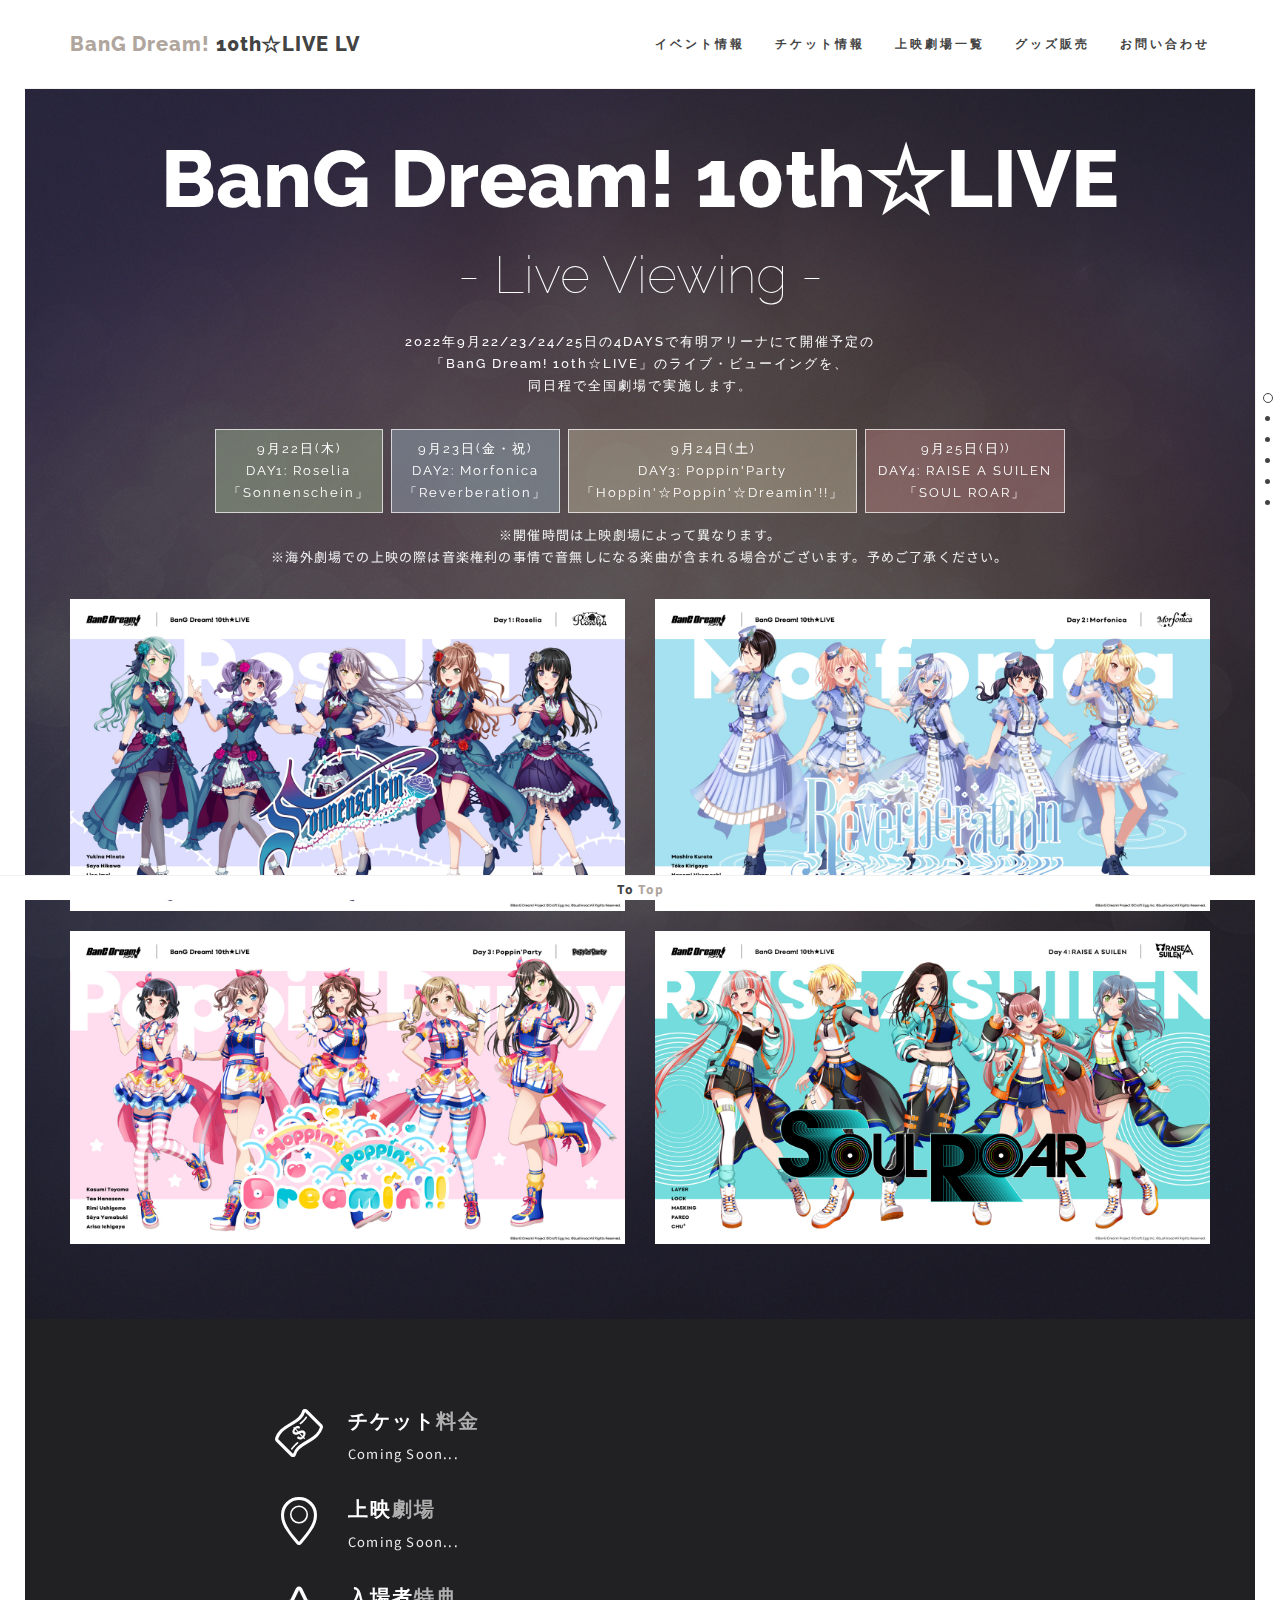
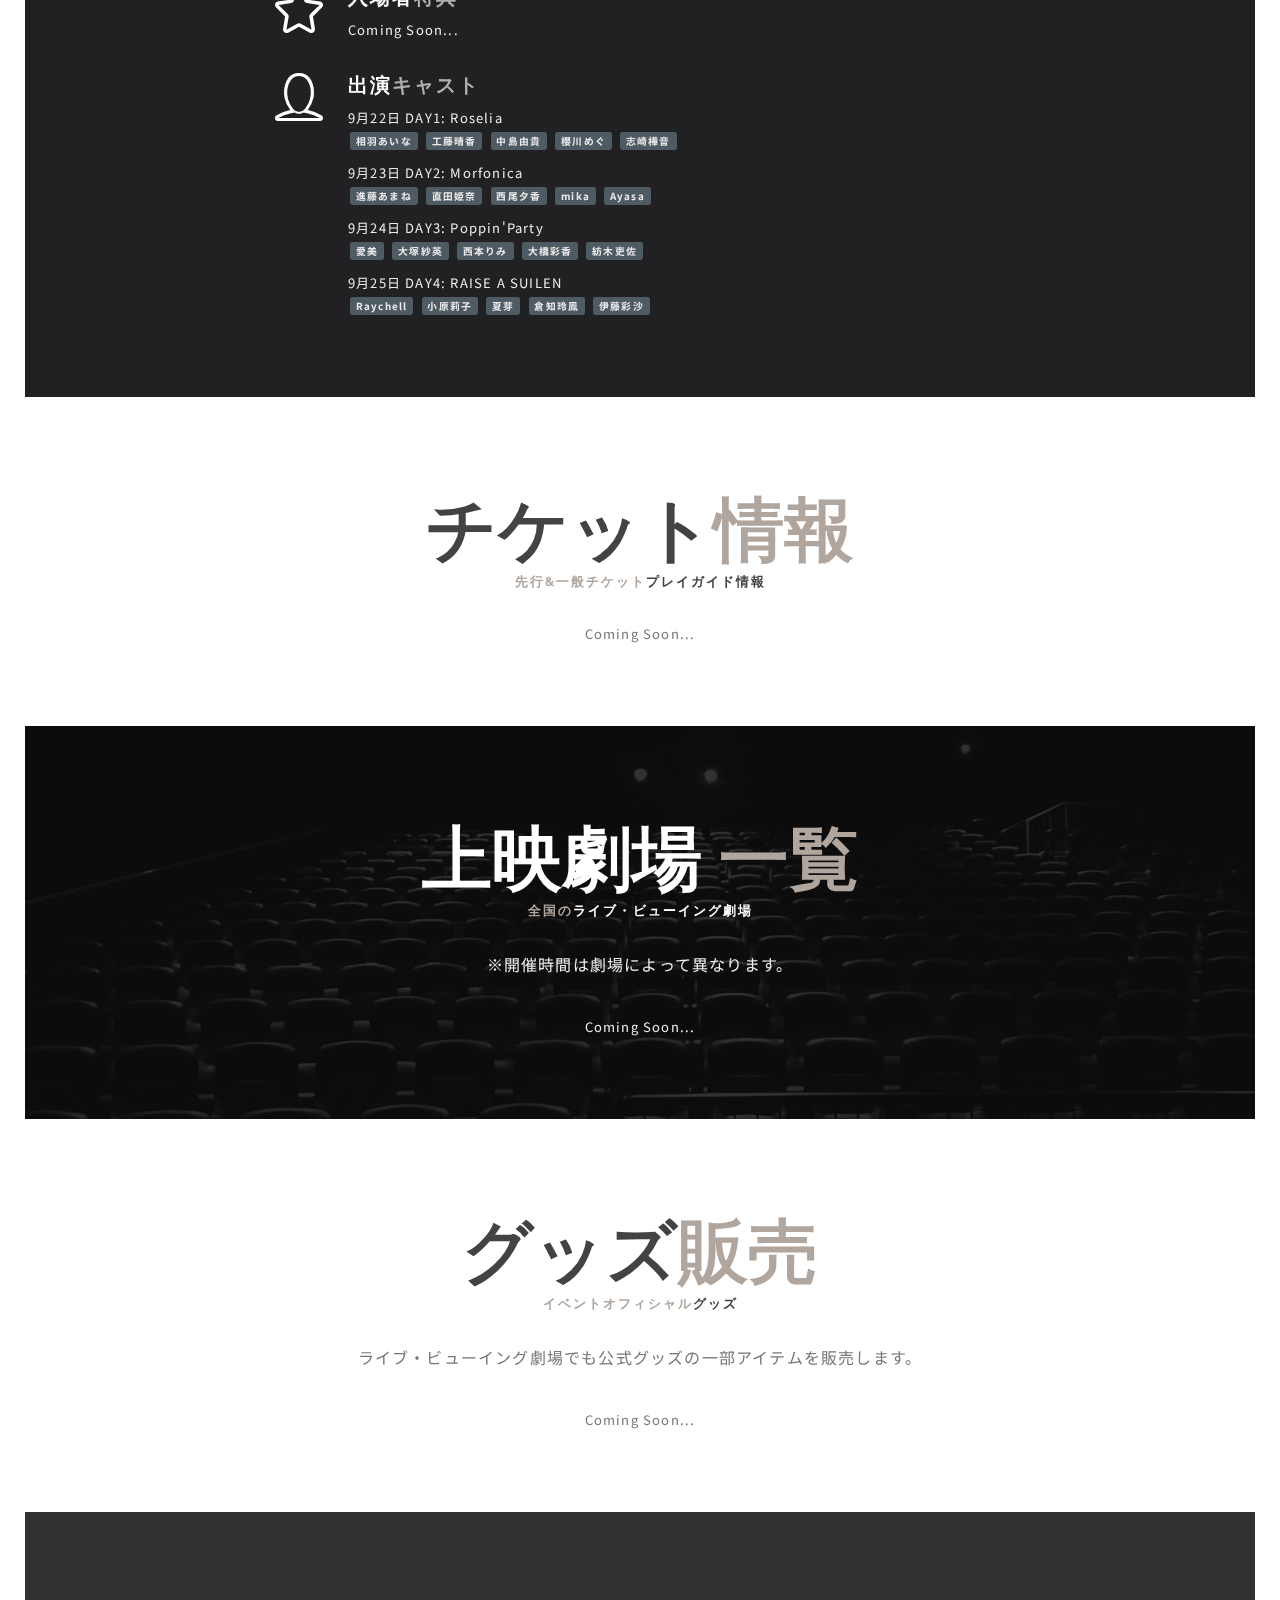
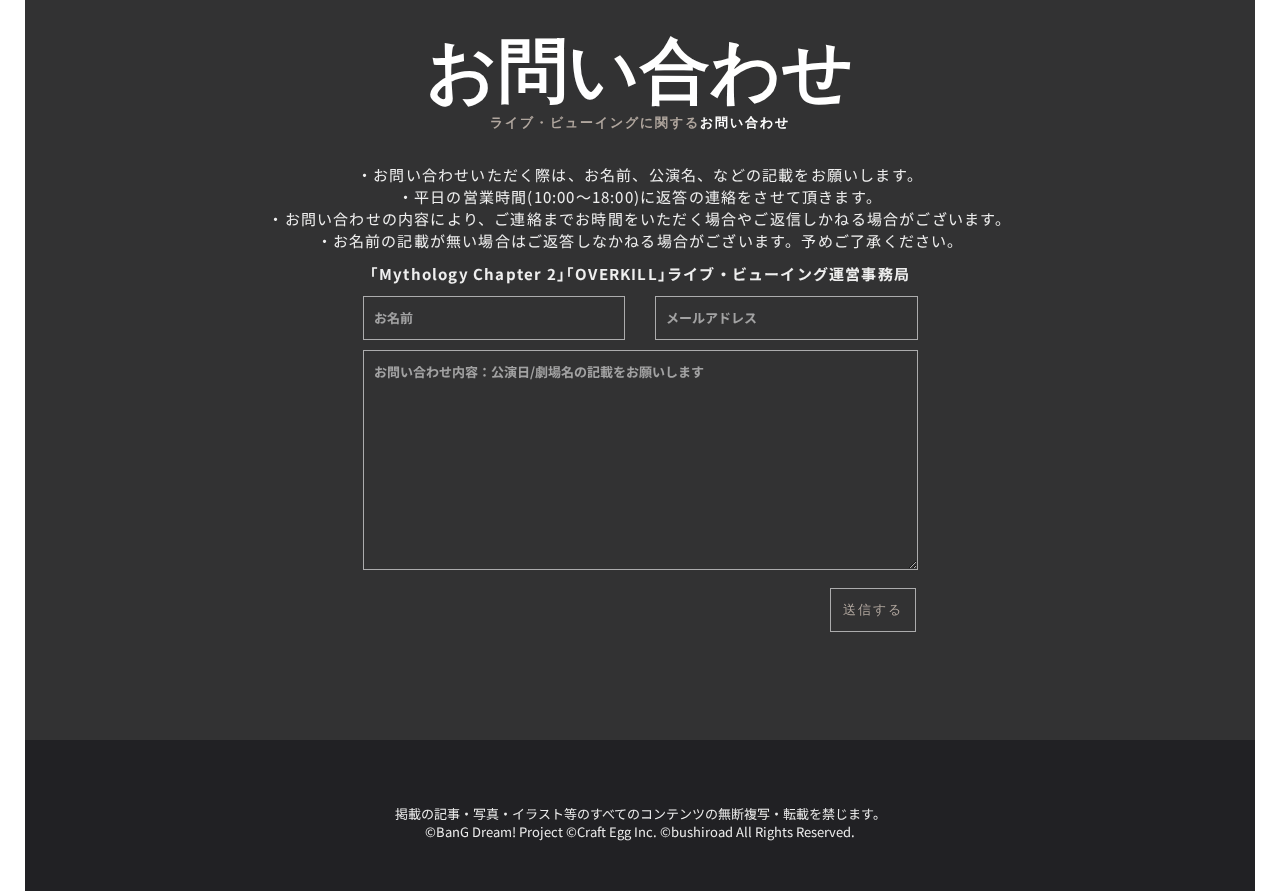
==== index.html @ cea5b0b4 "サイト初期アップ" ====
<!DOCTYPE html>
<html lang="ja" class="background-100-e">
	<head>
		<meta charset="utf-8" />
    <script type="text/javascript" charset="UTF-8"></script>
		<meta http-equiv="X-UA-Compatible" content="IE=edge">
		<title>BanG Dream! 10th☆LIVE ライブ・ビューイング公式サイト。</title>
		<meta name="description" content="BanG Dream! 10th☆LIVE ライブ・ビューイング公式サイトです。" />
		<meta name="keywords" content="BanG Dream!, バンドリ, Roselia, RAISE A SUILEN ,Morfonica, Poppin'Party, ライブ・ビューイング" />
		<meta name="viewport" content="width=device-width, initial-scale=1.0" />
		<link rel="stylesheet" href="bower_components/fontawesome/css/font-awesome.min.css" />
		<link rel="stylesheet" href="bower_components/animate.css/animate.min.css" />
		<link rel="stylesheet" href="bower_components/minicolors/jquery.minicolors.css" />
		<link rel="stylesheet" href="bower_components/slick.js/slick/slick.css" />
		<link rel="stylesheet" href="bower_components/slick.js/slick/slick-theme.css" />
		<link rel="stylesheet" href="bootstrap/dist/css/bootstrap-custom.min.css" />
		<link rel="stylesheet" href="lib/linecons/style.css" />
		<link rel="stylesheet" href="styles/style.min.css" />
		<link rel="stylesheet" href="theme-custom.css" />
		<link rel="shortcut icon" href="favicon.ico" type="image/x-icon" />
		<link rel="apple-touch-icon" href="apple-touch-icon.png" />
		<link rel="apple-touch-icon" sizes="57x57" href="apple-touch-icon-57x57.png" />
		<link rel="apple-touch-icon" sizes="72x72" href="apple-touch-icon-72x72.png" />
		<link rel="apple-touch-icon" sizes="76x76" href="apple-touch-icon-76x76.png" />
		<link rel="apple-touch-icon" sizes="114x114" href="apple-touch-icon-114x114.png" />
		<link rel="apple-touch-icon" sizes="120x120" href="apple-touch-icon-120x120.png" />
		<link rel="apple-touch-icon" sizes="144x144" href="apple-touch-icon-144x144.png" />
		<link rel="apple-touch-icon" sizes="152x152" href="apple-touch-icon-152x152.png" />
		<link href="https://fonts.googleapis.com/css2?family=Lato:wght@400;700&family=Noto+Sans+JP:wght@400;700&display=swap" rel="stylesheet">
	</head>
	<body class="state1 background-100-e">
		
		<div class="page-border bottom colors-e background-solid"><a href="#top" class="hover-effect">To <span class="highlight">Top</span></a></div>
		
		<!-- BEGIN: Top menu -->
		<div class="page-border right colors-e background-solid"></div>
		<nav class="navbar navbar-default navbar-fixed-top page-transition colors-e background-solid" role="navigation" id="top-nav">
			<div class="container">
				<div class="navbar-header">
					<a class="menu-toggle navbar-toggle" data-toggle="collapse" data-target=".navbar-collapse" href="#"><span></span></a>
					<a class="navbar-brand" href=""><span class="highlight">BanG Dream!</span> 10th☆LIVE LV</a>
				</div>
				<div class="collapse navbar-collapse">
					<ul class="nav navbar-nav navbar-right">
						<li><a href="#about" class="hover-effect">イベント情報</a></li>
						<li><a href="#playguide" class="hover-effect">チケット情報</a></li>
						<li><a href="#venue" class="hover-effect">上映劇場一覧</a></li>
						<li><a href="#goods" class="hover-effect">グッズ販売</a></li>
						<li><a href="#contact" class="hover-effect">お問い合わせ</a></li>
					</ul>
				</div>
			</div>
		</nav>
		<!-- END: Top menu -->
		<ul id="dot-scroll" class="colors-e background-solid"></ul>
		
		
		<!-- BEGIN: Page content -->
		<section id="home">
			<div class="view">
				<img alt class="bg" src="images/placeholders/img_day4.jpg" />
				<img alt class="bg" src="images/placeholders/img_day3.jpg" />
				<img alt class="bg" src="images/placeholders/img_day2.jpg" />
				<img alt class="bg" src="images/placeholders/img_day1.jpg" />
				<img alt class="bg" src="images/placeholders/img_10th4days.png" />
				<img alt class="bg" src="images/placeholders/img_1920x1200.jpg" />
				<div class="content home-suzi full-size colors-h background-70-g">
					<div class="container">
						<div class="row">
							<div class="col-md-8 col-md-offset-2">
							</div>
						</div>
						<h1 class="text-center">BanG Dream! 10th☆LIVE</h1>
						<h2><span class="thin-font-weight">- Live Viewing -</span></h2>
					  <div class="row mt-30">
							<div class="col-md-12">
								<p class="title text-center">
									2022年9月22/23/24/25日の4DAYSで有明アリーナにて開催予定の<br>
「BanG Dream! 10th☆LIVE」のライブ・ビューイングを、<br>
同日程で全国劇場で実施します。</p>
						<p class="text-center mt-30">
							<button type="button" class="btn btn-success heading border-heading">9月22日(木)<br>DAY1: Roselia<br>「Sonnenschein」</button> 
							<button type="button" class="btn btn-info heading border-heading">9月23日(金・祝)<br>DAY2: Morfonica<br>「Reverberation」</button> 
						    <button type="button" class="btn btn-warning heading border-heading">9月24日(土)<br>DAY3: Poppin'Party<br>「Hoppin'☆Poppin'☆Dreamin'!!」</button> 
						    <button type="button" class="btn btn-danger heading border-heading">9月25日(日))<br>DAY4: RAISE A SUILEN<br>「SOUL ROAR」</button>
						</p>
						<p class="text-center">※開催時間は上映劇場によって異なります。<br>
※海外劇場での上映の際は音楽権利の事情で音無しになる楽曲が含まれる場合がございます。予めご了承ください。</p>
						
					</div>
						  <div class="col-sm-12 col-md-6 mt-20">
									<img src="images/placeholders/img_day1.jpg" width="100%" alt="9月22日(木) DAY1: Roselia「Sonnenschein」"/>
							</div>
						  <div class="col-sm-12 col-md-6 mt-20">
									<img src="images/placeholders/img_day2.jpg" width="100%" alt="9月23日(金・祝) DAY2: Morfonica「Reverberation」"/>
							</div>
						  <div class="col-sm-12 col-md-6 mt-20">
									<img src="images/placeholders/img_day3.jpg" width="100%" alt="9月24日(土) DAY3: Poppin'Party「Hoppin'☆Poppin'☆Dreamin'!!」"/>
							</div>
						  <div class="col-sm-12 col-md-6 mt-20">
									<img src="images/placeholders/img_day4.jpg" width="100%" alt="9月25日(日)) DAY4: RAISE A SUILEN「SOUL ROAR」"/>
							</div>
				</div>
			</div>
		</section>
		<section id="about">
			
			<div class="view">
				<div class="content colors-g">
					<div class="container">						
						
						
						<div class="row">
							
							<div class="col-md-8 col-md-offset-2">
								<div class="col-icon">
									<i class="li_banknote"></i>
								</div>
								<div class="col-content">
									<h4>チケット<span class="highlight">料金</span></h4>
									<p>Coming Soon...</p>
									<!--<p>6月18日(土)：RAISE A SUILEN x Morfonica ｢Mythology Chapter 2｣ (ツーマンライブ)<br>
6月19日(日)：RAISE A SUILEN LIVE 2022 ｢OVERKILL｣ (単独ライブ)</p>
									<p>先行/一般/当日 4,300円 (税込/全席指定) ※劇場LV特典あり</p>
									<p><a href="#playguide">
									  <button type="button" class="btn btn-primary heading border-heading"><i class="li_paperplane"></i> チケット情報</button>
									</a></p> -->
								</div>
							</div>
							
							<div class="col-md-8 col-md-offset-2">
								<div class="col-icon">
									<i class="li_location"></i>
								</div>
								<div class="col-content">
									<h4>上映<span class="highlight">劇場</span></h4>
									<p>Coming Soon...</p>
									<!-- <p>全国各地の映画館、海外(韓国/台湾/香港)で上映！<br>
										※開催時間は上映劇場によって異なります。<br>
<span class="small">※大阪府では条例により16歳未満の方で保護者同伴でない場合、<br>
終演が19時を過ぎる上映回にはご入場頂けません。予めご了承ください。</span></p>
									<p><a href="#venue">
									  <button type="button" class="btn btn-primary heading border-heading"><i class="li_paperplane"></i> 上映劇場一覧</button>
									</a></p> -->
								</div>
							</div>
							
						</div>
						<div class="row">
							<div class="col-md-8 col-md-offset-2">
								<div class="col-icon">
									<i class="li_star"></i>
								</div>
								<div class="col-content">
									<h4>入場者<span class="highlight">特典</span></h4>
									<p>Coming Soon...</p>
															
									
								</div>
							</div>
							
							<div class="col-md-8 col-md-offset-2">
								<div class="col-icon">
									<i class="li_user"></i>
								</div>
								<div class="col-content">
									<h4>出演<span class="highlight">キャスト</span></h4>
									<p>9月22日 DAY1: Roselia<br>
<span class="label label-info">相羽あいな</span> <span class="label label-info">工藤晴香</span> <span class="label label-info">中島由貴</span> <span class="label label-info">櫻川めぐ</span> <span class="label label-info">志崎樺音</span></p>
									<p>9月23日 DAY2: Morfonica<br>
<span class="label label-info">進藤あまね</span> <span class="label label-info">直田姫奈</span> <span class="label label-info">西尾夕香</span> <span class="label label-info">mika</span> <span class="label label-info">Ayasa</span></p>
									<p>9月24日 DAY3: Poppin'Party<br>
<span class="label label-info">愛美</span> <span class="label label-info">大塚紗英</span> <span class="label label-info">西本りみ</span> <span class="label label-info">大橋彩香</span> <span class="label label-info">紡木吏佐</span></p>
									<p>9月25日 DAY4: RAISE A SUILEN<br>
<span class="label label-info">Raychell</span> <span class="label label-info">小原莉子</span> <span class="label label-info">夏芽</span> <span class="label label-info">倉知玲鳳</span> <span class="label label-info">伊藤彩沙</span></p>

									
								</div>
							</div>
							
							
							
							
							
							
						</div>
					</div>
				</div>
			</div>
			
		</section>
		
		<section id="playguide">
			<div class="view">
				<img alt class="bg" src="images/placeholders/img_10th4days.png" />
				<img alt class="bg" src="images/placeholders/img_10th4days.png" />
				<div class="content colors-e">
					<div class="container">
						<h2>チケット<span class="highlight">情報</span></h2>
						<p class="header-details"><span class="highlight">先行&amp;一般チケット</span>プレイガイド情報</p>
						<p class="text-center">Coming Soon...</p>
						<!--
						<div class="row">
							
							<div class="col-md-4 top-line">
								<h4><i class="fa fa-ticket "></i> 前売券 <span class="highlight">プレリザーブ<span class="small">(先行抽選)</span></span> </h4>
								<p class="highlight">先行抽選販売のお申し込みです。</p>
								<table class="table">
									<tbody>
		<tr class="active">
			<td><span class="label label-primary">価格</span></td>
			<td>4,300円 (税込/全席指定)</td>
		</tr>
										<tr>
											<td><span class="label label-primary">受付URL</span></td>
			<td><a href="https://t.pia.jp/pia/artist/artists.do?artistsCd=I8290005" target="_blank"><button type="button" class="btn btn-danger heading border-heading">発売中</button></a>
			   <button type="button" class="btn heading border-heading">終了</button>
		 			</td>
		</tr>
		<tr class="active">
			<td><span class="label label-primary">受付期間</span></td>
			<td>4月28日(木)10:00 ～ 5月8日(日)23:59</td>
		</tr>
		<tr>
			<td><span class="label label-primary">当選発表</span></td>
			<td>5月16日(月)18:00 予定</td>
		</tr>
	</tbody>
								</table>
							</div>
							<div class="col-md-4 top-line">
								<h4><i class="fa fa-ticket "></i> 前売券 <span class="highlight">一般発売<span class="small">(先着)</span></span></h4>
								<p class="highlight">一般チケット販売情報です。先着販売になります。</p>
								<table class="table">
									<tbody>
										<tr class="active">
											<td><span class="label label-primary">価格</span></td>
			<td>4,300円 (税込/全席指定)</td>
		</tr>
		<tr>
			<td><span class="label label-primary">購入URL</span></td>
			<td>
			  <button type="button" class="btn heading border-heading">Wait...</button>
		 			</td>
		</tr>
		<tr class="active">
			<td><span class="label label-primary">販売期間</span></td>
			<td>5月26日(木)10:00 ～ 6月14日(火)23:59</td>
		</tr>
	</tbody>
								</table>
							</div>
							<div class="col-md-4 top-line">
								<h4><i class="fa fa-ticket "></i> 当日券<span class="small">(先着)</span></h4>
								<p class="highlight">各劇場での当日券は先着販売になります。</p>
								<table class="table">
									<tbody>
										<tr class="active">
											<td><span class="label label-primary">価格</span></td>
			<td>4,300円 (税込/全席指定)</td>
		</tr>
		<tr>
			<td><span class="label label-primary">購入場所</span><br>
<span class="label label-primary">販売期間</span></td>
			<td>6月17日(金) ～ 各劇場で随時発売開始</td>
		</tr>
	</tbody>
								</table>
								
							</div>
							
						</div>
-->
						<!--
						<h4><i class="fa fa-bookmark "></i> チケットお申し込み時のご注意</h4>
						<ul class="simple">
						<li>一般発売につきましては、お1人様1回に2枚までお申し込みいただけます。</li>
						<li>2枚以上購入時、お客様同士の席が離れる場合がございます。お席の列が異なる、または大きく離れる可能性もございますので予めご了承下さい。</li>
						<li>チケット代金とは別に各種手数料がかかります。</li>
							<li>一般発売は先着順での受付となりますので、予定枚数に達し次第、受付終了となります。</li>
							<li>映画館により、座席間隔を空けてチケット販売を行う場合がございます。</li>
						</ul>
						<h4><i class="fa fa-bookmark "></i> チケット販売に関するお問い合わせ</h4>
						<ul class="simple">
						<li><a href="https://t.pia.jp/help/index.jsp" target="_blank">
						  <button type="button" class="btn btn-danger heading border-heading"><i class="li_paperplane"></i> チケットぴあ</button>
						</a></li>
						</ul>
						<h4><i class="fa fa-bookmark "></i> 映画館鑑賞マナーのお願い</h4>
						<ul class="simple">
						<li>※応援グッズ(サイリウム、タオル等)の持ち込みは問題ございませんが、立ち上がりや肩より上で振り回す行為は禁止となります。周りのお客様のご迷惑とならないよう、十分にご配慮をお願いいたします。
							※上映中の会話はご遠慮ください。</li>
							<li>※ご鑑賞時にはご飲食時の場合を除いてマスクを着用の上、咳エチケット等に充分ご配慮いただき周囲への感染防止にご協力をお願いいたします。</li>
<li>立ち上がってのご鑑賞、発声を伴う応援は禁止とさせていただきます。</li>
<li>購入された座席でのご鑑賞をお願いいたします。</li>
						</ul>
-->
					</div>
				</div>
			</div>
			
		</section>
		
		
		<section id="venue">
			<div class="view">
				<img alt class="bg" src="images/placeholders/img_1920x1200c.jpg" /><img alt class="bg" src="images/placeholders/img_1920x1200c.jpg" />
				<div class="content colors-h">
					<div class="container">
						<h2>上映劇場 <span class="highlight">一覧</span></h2>
						<p class="header-details"><span class="highlight">全国の</span>ライブ・ビューイング劇場</p>
						<p class="lead">※開催時間は劇場によって異なります。</p>
						<p class="text-center">Coming Soon...</p>
						<!--
						<div class="row">
    <div class="col-md-8 col-md-offset-2">
        <div class="panel-group">
<div class="panel panel-default">
<div class="panel-heading">
<h4 class="panel-title">
<a data-toggle="collapse" data-parent="#accordion" href="#collapseOne">
<i class="fa fa-arrow-circle-down"></i> 北海道・東北地方
</a>
</h4>
</div>
<div id="collapseOne" class="panel-collapse collapse">
<div class="panel-body">
<table class="table">
<thead>
<tr>
<th>都道府県名</th>
<th>劇場名</th>
<th>電話番号</th>
<th>上映日</th>
</tr>
</thead>
<tbody>
<tr class="active">
<td>北海道</td>
<td>イオンシネマ旭川駅前 <a href="https://www.aeoncinema.com/cinema/asahikawa/" target="_blank"><span class="label label-default">WEB</span></a></td>
<td><a target="_blank"  href="tel:0166-74-6411"><i class="fa fa-phone"></i> 0166-74-6411</a></td>
<td>
<div><span class="label label-info">6/18(土)</span>	<span class="label label-danger">6/19(日)</span></div>
</td>
</tr>
<tr>
<td>宮城県</td>
<td>イオンシネマ新利府 <a href="https://www.aeoncinema.com/cinema/rifu/" target="_blank"><span class="label label-default">WEB</span></a></td>
<td><a target="_blank"  href="tel:022-349-5990"><i class="fa fa-phone"></i> 022-349-5990</a></td>
<td>
<div><span class="label label-info">6/18(土)</span>	<span class="label label-danger">6/19(日)</span></div>
</td>
</tr>
<tr class="active">
<td>山形県</td>
<td>イオンシネマ天童 <a href="https://www.aeoncinema.com/cinema/tendo/" target="_blank"><span class="label label-default">WEB</span></a></td>
<td><a target="_blank"  href="tel:023-665-1166"><i class="fa fa-phone"></i> 023-665-1166</a></td>
<td>
<div><span class="label label-info">6/18(土)</span>	<span class="label label-danger">6/19(日)</span></div>
</td>
</tr>
<tr>
<td>福島県</td>
<td>イオンシネマ福島 <a href="https://www.aeoncinema.com/cinema/fukushima/" target="_blank"><span class="label label-default">WEB</span></a></td>
<td><a target="_blank"  href="tel:024-533-0740"><i class="fa fa-phone"></i> 024-533-0740</a></td>
<td>
<div><span class="label label-info">6/18(土)</span>	<span class="label label-danger">6/19(日)</span></div>
</td>
</tr>
</tbody>
</table>

</div>
</div>
</div>
<div class="panel panel-default">
<div class="panel-heading">
<h4 class="panel-title">
<a data-toggle="collapse" data-parent="#accordion" href="#collapseTwo">
<i class="fa fa-arrow-circle-down"></i> 関東地方
</a>
</h4>
</div>
<div id="collapseTwo" class="panel-collapse collapse">
<div class="panel-body">
<table class="table">
<thead>
<tr>
<th>都道府県名</th>
<th>劇場名</th>
<th>電話番号</th>
<th>上映日</th>
</tr>
</thead>
<tbody>
<tr class="active">
<td>茨城県</td>
<td>TOHOシネマズ　ひたちなか <a href="https://hlo.tohotheater.jp/net/schedule/024/TNPI2000J01.do" target="_blank"><span class="label label-default">WEB</span></a></td>
<td><a target="_blank"  href="tel:0570-783-018"><i class="fa fa-phone"></i> 0570-783-018</a></td>
<td>
<div><span class="label label-info">6/18(土)</span>	<span class="label label-danger">6/19(日)</span></div>
</td>
</tr>
<tr>
<td>茨城県</td>
<td>シネプレックスつくば <a href="https://www.unitedcinemas.jp/tsukuba/index.html" target="_blank"><span class="label label-default">WEB</span></a></td>
<td><a target="_blank"  href="tel:0570-783-122"><i class="fa fa-phone"></i> 0570-783-122</a></td>
<td>
<div><span class="label label-info">6/18(土)</span>	<span class="label label-danger">6/19(日)</span></div>
</td>
</tr>
<tr class="active">
<td>群馬県</td>
<td>イオンシネマ高崎 <a href="https://www.aeoncinema.com/cinema/takasaki/" target="_blank"><span class="label label-default">WEB</span></a></td>
<td><a target="_blank"  href="tel:027-310-9702"><i class="fa fa-phone"></i> 027-310-9702</a></td>
<td>
<div><span class="label label-info">6/18(土)</span>	<span class="label label-danger">6/19(日)</span></div>
</td>
</tr>
<tr>
    <td>群馬県</td>
    <td>MOVIX伊勢崎 <a href="https://www.smt-cinema.com/site/isesaki/index.html" target="_blank"><span class="label label-default">WEB</span></a></td>
    <td><a target="_blank"  href="tel:050-6865-3212"><i class="fa fa-phone"></i> 050-6865-3212</a></td>
    <td>
    <div><span class="label label-info">6/18(土)</span>	<span class="label label-danger">6/19(日)</span></div>
    </td>
    </tr>
<tr class="active">
<td>埼玉県</td>
<td>イオンシネマ熊谷 <a href="https://www.aeoncinema.com/cinema/kumagaya/" target="_blank"><span class="label label-default">WEB</span></a></td>
<td><a target="_blank"  href="tel:048-526-0707"><i class="fa fa-phone"></i> 048-526-0707</a></td>
<td>
    <div><span class="label label-info">6/18(土)</span>	<span class="label label-danger">6/19(日)</span></div>
</td>
</tr>
<tr>
<td>埼玉県</td>
<td>イオンシネマ大宮 <a href="https://cinema.aeoncinema.com/wm/ohmiya/" target="_blank"><span class="label label-default">WEB</span></a></td>
<td><a target="_blank"  href="tel:048-654-9494"><i class="fa fa-phone"></i> 048-654-9494</a></td>
<td>
<div><span class="label label-info">6/18(土)</span>	<span class="label label-danger">6/19(日)</span></div>
</td>
</tr>
<tr class="active">
<td>埼玉県</td>
<td>MOVIX三郷 <a href="https://www.smt-cinema.com/site/misato/" target="_blank"><span class="label label-default">WEB</span></a></td>
<td><a target="_blank"  href="tel:050-6861-4255"><i class="fa fa-phone"></i> 050-6861-4255</a></td>
<td>
<div><span class="label label-info">6/18(土)</span>	<span class="label label-default cancel">6/19(日)</span></div>
</td>
</tr>
<tr>
<td>埼玉県</td>
<td>シネプレックス幸手 <a href="https://www.unitedcinemas.jp/satte/about-theater.html" target="_blank"><span class="label label-default">WEB</span></a></td>
<td><a target="_blank"  href="tel:0570-783-733"><i class="fa fa-phone"></i> 0570-783-733</a></td>
<td>
<div><span class="label label-info">6/18(土)</span>	<span class="label label-danger">6/19(日)</span></div>
</td>
</tr>
<tr class="active">
<td>千葉県</td>
<td>TOHOシネマズ市原 <a href="https://hlo.tohotheater.jp/net/schedule/071/TNPI2000J01.do" target="_blank"><span class="label label-default">WEB</span></a></td>
<td><a target="_blank"  href="tel:050-6868-5058"><i class="fa fa-phone"></i> 050-6868-5058</a></td>
<td>
<div><span class="label label-info">6/18(土)</span>	<span class="label label-danger">6/19(日)</span></div>
</td>
</tr>
<tr>
<td>千葉県</td>
<td>TOHOシネマズ流山おおたかの森 <a href="https://hlo.tohotheater.jp/net/schedule/035/TNPI2000J01.do" target="_blank"><span class="label label-default">WEB</span></a></td>
<td><a target="_blank"  href="tel:0570-783-018"><i class="fa fa-phone"></i> 0570-783-018</a></td>
<td>
<div><span class="label label-info">6/18(土)</span>	<span class="label label-default cancel">6/19(日)</span></div>
</td>
</tr>
<tr class="active">
	<td>千葉県</td>
    <td>イオンシネマ幕張新都心 <a href="https://www.aeoncinema.com/cinema/makuhari/" target="_blank"><span class="label label-default">WEB</span></a></td>
    <td><a target="_blank"  href="tel:043-213-3500"><i class="fa fa-phone"></i> 043-213-3500</a></td>
    <td>
    <div><span class="label label-info">6/18(土)</span>	<span class="label label-danger">6/19(日)</span></div>
    </td>
    </tr>
<tr>
<td>千葉県</td>
<td>イオンシネマ千葉ニュータウン <a href="https://www.aeoncinema.com/cinema/chiba/" target="_blank"><span class="label label-default">WEB</span></a></td>
<td><a target="_blank"  href="tel:0476-40-7887"><i class="fa fa-phone"></i> 0476-40-7887</a></td>
<td>
<div><span class="label label-info">6/18(土)</span>	<span class="label label-danger">6/19(日)</span></div>
</td>
</tr>
<tr class="active">
<td>千葉県</td>
<td>MOVIX柏の葉 <a href="https://www.smt-cinema.com/site/kashiwanoha/" target="_blank"><span class="label label-default">WEB</span></a></td>
<td><a target="_blank"  href="tel:050-6865-3401"><i class="fa fa-phone"></i> 050-6865-3401</a></td>
<td>
<div><span class="label label-info">6/18(土)</span>	<span class="label label-danger">6/19(日)</span></div>
</td>
</tr>
<tr>
<td>東京都</td>
<td>TOHOシネマズ錦糸町 <a href="https://hlo.tohotheater.jp/net/schedule/029/TNPI2000J01.do" target="_blank"><span class="label label-default">WEB</span></a></td>
<td><a target="_blank"  href="tel:03-5637-1040"><i class="fa fa-phone"></i> 03-5637-1040</a></td>
<td>
<div><span class="label label-info">6/18(土)</span>	<span class="label label-danger">6/19(日)</span></div>
</td>
</tr>
<tr class="active">
<td>東京都</td>
<td>イオンシネマ板橋 <a href="https://www.aeoncinema.com/cinema/itabashi/" target="_blank"><span class="label label-default">WEB</span></a></td>
<td><a target="_blank"  href="tel:03-3937-1551"><i class="fa fa-phone"></i> 03-3937-1551</a></td>
<td>
<div><span class="label label-info">6/18(土)</span>	<span class="label label-danger">6/19(日)</span></div>
</td>
</tr>
<tr>
<td>東京都</td>
<td>新宿ピカデリー <a href="http://www.smt-cinema.com/site/shinjuku/" target="_blank"><span class="label label-default">WEB</span></a></td>
<td><a target="_blank"  href="tel:050-6861-3011"><i class="fa fa-phone"></i> 050-6861-3011</a></td>
<td>
<div><span class="label label-info">6/18(土)</span>	<span class="label label-danger">6/19(日)</span></div>
</td>
</tr>
<tr class="active">
<td>東京都</td>
<td>MOVIX昭島 <a href="https://www.smt-cinema.com/site/akishima/" target="_blank"><span class="label label-default">WEB</span></a></td>
<td><a target="_blank"  href="tel:050-6861-0325"><i class="fa fa-phone"></i> 050-6861-0325</a></td>
<td>
<div><span class="label label-info">6/18(土)</span>	<span class="label label-danger">6/19(日)</span></div>
</td>
</tr>
<tr>
<td>東京都</td>
<td>ユナイテッド・シネマ アクアシティお台場 <a href="https://www.unitedcinemas.jp/odaiba/index.html" target="_blank"><span class="label label-default">WEB</span></a></td>
<td><a target="_blank"  href="tel:0570-783-804"><i class="fa fa-phone"></i> 0570-783-804</a></td>
<td>
<div><span class="label label-info">6/18(土)</span>	<span class="label label-danger">6/19(日)</span></div>
</td>
</tr>	
<tr class="active">
    <td>東京都</td>
    <td>TOHOシネマズ南大沢 <a href="https://hlo.tohotheater.jp/net/schedule/006/TNPI2000J01.do" target="_blank"><span class="label label-default">WEB</span></a></td>
    <td><a target="_blank"  href="tel:050-6868-5016"><i class="fa fa-phone"></i> 050-6868-5016</a></td>
    <td>
    <div><span class="label label-info">6/18(土)</span>	<span class="label label-danger">6/19(日)</span></div>
    </td>
    </tr> 	
<tr>
<td>神奈川県</td>
<td>TOHOシネマズららぽーと横浜 <a href="https://hlo.tohotheater.jp/net/schedule/036/TNPI2000J01.do" target="_blank"><span class="label label-default">WEB</span></a></td>
<td><a target="_blank"  href="tel:050-6868-5046"><i class="fa fa-phone"></i> 050-6868-5046</a></td>
<td>
<div><span class="label label-info">6/18(土)</span>	<span class="label label-danger">6/19(日)</span></div>
</td>
</tr>
<tr class="active">
<td>神奈川県</td>
<td>イオンシネマ海老名 <a href="https://www.aeoncinema.com/cinema/ebina/" target="_blank"><span class="label label-default">WEB</span></a></td>
<td><a target="_blank"  href="tel:046-233-4444"><i class="fa fa-phone"></i> 046-233-4444</a></td>
<td>
<div><span class="label label-info">6/18(土)</span>	<span class="label label-danger">6/19(日)</span></div>
</td>
</tr>
<tr>
<td>神奈川県</td>
<td>イオンシネマ茅ヶ崎 <a href="https://www.aeoncinema.com/cinema/chigasaki/" target="_blank"><span class="label label-default">WEB</span></a></td>
<td><a target="_blank"  href="tel:0467-57-1000"><i class="fa fa-phone"></i> 0467-57-1000</a></td>
<td>
<div><span class="label label-info">6/18(土)</span>	<span class="label label-danger">6/19(日)</span></div>
</td>
</tr>
<tr class="active">
<td>神奈川県</td>
<td>MOVIX橋本 <a href="https://www.smt-cinema.com/site/hashimoto/" target="_blank"><span class="label label-default">WEB</span></a></td>
<td><a target="_blank"  href="tel:050-6865-6065"><i class="fa fa-phone"></i> 050-6865-6065</a></td>
<td>
<div><span class="label label-info">6/18(土)</span>	<span class="label label-default cancel">6/19(日)</span></div>
</td>
</tr>


</tbody>
</table>

</div>
</div>
</div>
<div class="panel panel-default">
<div class="panel-heading">
<h4 class="panel-title">
<a data-toggle="collapse" data-parent="#accordion" href="#collapseThree">
<i class="fa fa-arrow-circle-down"></i> 東海・甲信越地方
</a>
</h4>
</div>
<div id="collapseThree" class="panel-collapse collapse">
<div class="panel-body">
<table class="table">
<thead>
<tr>
<th>都道府県名</th>
<th>劇場名</th>
<th>電話番号</th>
<th>上映日</th>
</tr>
</thead>
<tbody>
<tr class="active">
<td>新潟県</td>
<td>ユナイテッド・シネマ新潟 <a href="https://www.unitedcinemas.jp/niigata/index.html" target="_blank"><span class="label label-default">WEB</span></a></td>
<td><a target="_blank"  href="tel:0570-783-401"><i class="fa fa-phone"></i> 0570-783-401</a></td>
<td>
<div><span class="label label-info">6/18(土)</span>	<span class="label label-danger">6/19(日)</span></div>
</td>
</tr>
<tr>
<td>石川県</td>
<td>ユナイテッド・シネマ金沢 <a href="https://www.unitedcinemas.jp/kanazawa/index.html" target="_blank"><span class="label label-default">WEB</span></a></td>
<td><a target="_blank"  href="tel:0570-783-071"><i class="fa fa-phone"></i> 0570-783-071</a></td>
<td>
<div><span class="label label-info">6/18(土)</span>	<span class="label label-danger">6/19(日)</span></div>
</td>
</tr>
<tr class="active">
<td>福井県</td>
<td>福井コロナシネマワールド <a href="http://www.korona.co.jp/cinema/fuk/top.asp" target="_blank"><span class="label label-default">WEB</span></a></td>
<td><a target="_blank"  href="tel:0776-52-8822"><i class="fa fa-phone"></i> 0776-52-8822</a></td>
<td>
<div><span class="label label-info">6/18(土)</span>	<span class="label label-danger">6/19(日)</span></div>
</td>
</tr>
<tr>
<td>長野県</td>
<td>イオンシネマ松本 <a href="https://www.aeoncinema.com/cinema/matsumoto/" target="_blank"><span class="label label-default">WEB</span></a></td>
<td><a target="_blank"  href="tel:0263-37-5041"><i class="fa fa-phone"></i> 0263-37-5041</a></td>
<td>
<div><span class="label label-info">6/18(土)</span>	<span class="label label-danger">6/19(日)</span></div>
</td>
</tr>
<tr class="active">
<td>岐阜県</td>
<td>TOHOシネマズ モレラ岐阜 <a href="https://hlo.tohotheater.jp/net/schedule/030/TNPI2000J01.do" target="_blank"><span class="label label-default">WEB</span></a></td>
<td><a target="_blank"  href="tel:050-6868-5041"><i class="fa fa-phone"></i> 050-6868-5041</a></td>
<td>
<div><span class="label label-info">6/18(土)</span>	<span class="label label-danger">6/19(日)</span></div>
</td>
</tr>
<tr>
<td>岐阜県</td>
<td>イオンシネマ各務原 <a href="https://www.aeoncinema.com/cinema/kakamigahara/" target="_blank"><span class="label label-default">WEB</span></a></td>
<td><a target="_blank"  href="tel:058-380-7077"><i class="fa fa-phone"></i> 058-380-7077</a></td>
<td>
<div><span class="label label-info">6/18(土)</span>	<span class="label label-danger">6/19(日)</span></div>
</td>
</tr>
<tr class="active">
<td>静岡県</td>
<td>TOHOシネマズ浜松 <a href="https://hlo.tohotheater.jp/net/schedule/004/TNPI2000J01.do" target="_blank"><span class="label label-default">WEB</span></a></td>
<td><a target="_blank"  href="tel:050-6868-5011"><i class="fa fa-phone"></i> 050-6868-5011</a></td>
<td>
<div><span class="label label-info">6/18(土)</span>	<span class="label label-danger">6/19(日)</span></div>
</td>
</tr>
<tr>
<td>静岡県</td>
<td>MOVIX清水 <a href="https://www.smt-cinema.com/site/shimizu/" target="_blank"><span class="label label-default">WEB</span></a></td>
<td><a target="_blank"  href="tel:050-6861-0045"><i class="fa fa-phone"></i> 050-6861-0045</a></td>
<td>
<div><span class="label label-info">6/18(土)</span>	<span class="label label-danger">6/19(日)</span></div>
</td>
</tr>
<tr class="active">
<td>愛知県</td>
<td>イオンシネマ名古屋茶屋 <a href="https://hlo.tohotheater.jp/net/schedule/021/TNPI2000J01.do" target="_blank"><span class="label label-default">WEB</span></a></td>
<td><a target="_blank"  href="tel:052-309-4610"><i class="fa fa-phone"></i> 052-309-4610</a></td>
<td>
<div><span class="label label-info">6/18(土)</span>	<span class="label label-danger">6/19(日)</span></div>
</td>
</tr>
<tr>
<td>愛知県</td>
<td>ミッドランドスクエアシネマ <a href="http://www.midland-sq-cinema.jp/" target="_blank"><span class="label label-default">WEB</span></a></td>
<td><a target="_blank"  href="tel:052-527-8808"><i class="fa fa-phone"></i> 052-527-8808</a></td>
<td>
<div><span class="label label-info">6/18(土)</span>	<span class="label label-danger">6/19(日)</span></div>
</td>
</tr>
<tr class="active">
<td>愛知県</td>
<td>ユナイテッド・シネマ豊橋18 <a href="https://www.unitedcinemas.jp/toyohashi/index.html" target="_blank"><span class="label label-default">WEB</span></a></td>
<td><a target="_blank"  href="tel:0570-783-668"><i class="fa fa-phone"></i> 0570-783-668</a></td>
<td>
<div><span class="label label-info">6/18(土)</span>	<span class="label label-danger">6/19(日)</span></div>
</td>
</tr>
<tr>
<td>愛知県</td>
<td>ユナイテッド・シネマ岡崎 <a href="http://www.unitedcinemas.jp/okazaki/index.html" target="_blank"><span class="label label-default">WEB</span></a></td>
<td><a target="_blank"  href="tel:0570-783-669"><i class="fa fa-phone"></i> 0570-783-669</a></td>
<td>
<div><span class="label label-info">6/18(土)</span>	<span class="label label-danger">6/19(日)</span></div>
</td>
</tr>
<tr class="active">
<td>愛知県</td>
<td>ユナイテッド・シネマ阿久比 <a href="https://www.unitedcinemas.jp/agui/index.html" target="_blank"><span class="label label-default">WEB</span></a></td>
<td><a target="_blank"  href="tel:0570-783-135"><i class="fa fa-phone"></i> 0570-783-135</a></td>
<td>
<div><span class="label label-info">6/18(土)</span>	<span class="label label-danger">6/19(日)</span></div>
</td>
</tr>
<tr>
<td>愛知県</td>
<td>小牧コロナシネマワールド <a href="http://www.korona.co.jp/Cinema/kom/top.asp" target="_blank"><span class="label label-default">WEB</span></a></td>
<td><a target="_blank"  href="tel:0568-75-7404"><i class="fa fa-phone"></i> 0568-75-7404</a></td>
<td>
<div><span class="label label-info">6/18(土)</span>	<span class="label label-danger">6/19(日)</span></div>
</td>
</tr>   
</tbody>
</table>

</div>
</div>
</div>
<div class="panel panel-default">
<div class="panel-heading">
<h4 class="panel-title">
<a data-toggle="collapse" data-parent="#accordion" href="#collapseFour">
<i class="fa fa-arrow-circle-down"></i> 関西地方
</a>
</h4>
</div>
<div id="collapseFour" class="panel-collapse collapse">
<div class="panel-body">
<table class="table">
<thead>
<tr>
<th>都道府県名</th>
<th>劇場名</th>
<th>電話番号</th>
<th>上映日</th>
</tr>
</thead>
<tbody>
<tr class="active">
<td>三重県</td>
<td>イオンシネマ津南 <a href="https://www.aeoncinema.com/cinema/tsuminami/" target="_blank"><span class="label label-default">WEB</span></a></td>
<td><a target="_blank"  href="tel:059-238-5500"><i class="fa fa-phone"></i> 059-238-5500</a></td>
<td>
<div><span class="label label-info">6/18(土)</span>	<span class="label label-danger">6/19(日)</span></div>
</td>
</tr>
<tr>
<td>三重県</td>
<td>イオンシネマ桑名 <a href="https://www.aeoncinema.com/cinema/kuwana/" target="_blank"><span class="label label-default">WEB</span></a></td>
<td><a target="_blank"  href="tel:0594-24-4845"><i class="fa fa-phone"></i> 0594-24-4845</a></td>
<td>
<div><span class="label label-info">6/18(土)</span>	<span class="label label-danger">6/19(日)</span></div>
</td>
</tr>
<tr class="active">
<td>滋賀県</td>
<td>イオンシネマ草津 <a href="https://www.aeoncinema.com/cinema/kusatsu/" target="_blank"><span class="label label-default">WEB</span></a></td>
<td><a target="_blank"  href="tel:077-561-4545"><i class="fa fa-phone"></i> 077-561-4545</a></td>
<td>
<div><span class="label label-info">6/18(土)</span>	<span class="label label-danger">6/19(日)</span></div>
</td>
</tr>
<tr>
<td>滋賀県</td>
<td>イオンシネマ近江八幡 <a href="https://www.aeoncinema.com/cinema/oumihachiman/" target="_blank"><span class="label label-default">WEB</span></a></td>
<td><a target="_blank"  href="tel:0748-37-3433"><i class="fa fa-phone"></i> 0748-37-3433</a></td>
<td>
<div><span class="label label-info">6/18(土)</span>	<span class="label label-danger">6/19(日)</span></div>
</td>
</tr>
<tr class="active">
<td>京都府</td>
<td>MOVIX京都 <a href="https://www.smt-cinema.com/site/kyoto/" target="_blank"><span class="label label-default">WEB</span></a></td>
<td><a target="_blank"  href="tel:050-6865-3125"><i class="fa fa-phone"></i> 050-6865-3125</a></td>
<td>
<div><span class="label label-info">6/18(土)</span>	<span class="label label-danger">6/19(日)</span></div>
</td>
</tr>
<tr>
<td>京都府</td>
<td>T・ジョイ京都 <a href="https://tjoy.jp/t-joy_kyoto" target="_blank"><span class="label label-default">WEB</span></a></td>
<td><a target="_blank"  href="tel:075-692-2260"><i class="fa fa-phone"></i> 075-692-2260</a></td>
<td>
<div><span class="label label-info">6/18(土)</span>	<span class="label label-danger">6/19(日)</span></div>
</td>
</tr>        
<tr class="active">
<td>大阪府</td>
<td>TOHOシネマズ梅田 <a href="https://hlo.tohotheater.jp/net/schedule/037/TNPI2000J01.do" target="_blank"><span class="label label-default">WEB</span></a></td>
<td><a target="_blank"  href="tel:050-6868-5022"><i class="fa fa-phone"></i> 050-6868-5022</a></td>
<td>
<div><span class="label label-info">6/18(土)</span>	<span class="label label-danger">6/19(日)</span></div>
</td>
</tr>
<tr>
<td>大阪府</td>
<td>TOHOシネマズくずはモール <a href="https://hlo.tohotheater.jp/net/schedule/072/TNPI2000J01.do" target="_blank"><span class="label label-default">WEB</span></a></td>
<td><a target="_blank"  href="tel:050-6868-5059"><i class="fa fa-phone"></i> 050-6868-5059</a></td>
<td>
<div><span class="label label-info">6/18(土)</span>	<span class="label label-danger">6/19(日)</span></div>
</td>
</tr>
<tr class="active">
<td>大阪府</td>
<td>イオンシネマ茨木 <a href="https://www.aeoncinema.com/cinema/ibaraki/" target="_blank"><span class="label label-default">WEB</span></a></td>
<td><a target="_blank"  href="tel:072-621-0807"><i class="fa fa-phone"></i> 072-621-0807</a></td>
<td>
<div><span class="label label-info">6/18(土)</span>	<span class="label label-danger">6/19(日)</span></div>
</td>
</tr>
<tr>
<td>大阪府</td>
<td>イオンシネマ四條畷 <a href="https://www.aeoncinema.com/cinema/shijonawate/" target="_blank"><span class="label label-default">WEB</span></a></td>
<td><a target="_blank"  href="tel:072-863-1166"><i class="fa fa-phone"></i> 072-863-1166</a></td>
<td>
<div><span class="label label-info">6/18(土)</span>	<span class="label label-danger">6/19(日)</span></div>
</td>
</tr>
<tr class="active">
<td>大阪府</td>
<td>MOVIX堺 <a href="http://www.smt-cinema.com/site/sakai/" target="_blank"><span class="label label-default">WEB</span></a></td>
<td><a target="_blank"  href="tel:050-6864-7093"><i class="fa fa-phone"></i> 050-6864-7093</a></td>
<td>
<div><span class="label label-info">6/18(土)</span>	<span class="label label-default cancel">6/19(日)</span></div>
</td>
</tr>
<tr>
<td>大阪府</td>
<td>なんばパークスシネマ <a href="http://www.parkscinema.com/" target="_blank"><span class="label label-default">WEB</span></a></td>
<td><a target="_blank"  href="tel:050-6864-7125"><i class="fa fa-phone"></i> 050-6864-7125</a></td>
<td>
<div><span class="label label-info">6/18(土)</span>	<span class="label label-danger">6/19(日)</span></div>
</td>
</tr>
<tr class="active">
<td class="cancel">大阪府</td>
<td class="cancel">MOVIX八尾 <a href="https://www.smt-cinema.com/site/yao/" target="_blank"><span class="label label-default">WEB</span></a></td>
<td class="cancel"><a target="_blank"  href="tel:050-6865-3405"><i class="fa fa-phone"></i> 050-6865-3405</a></td>
<td>
<div><span class="label label-default cancel">6/18(土)</span>	<span class="label label-default cancel">6/19(日)</span></div>
</td>
</tr>
<tr>
<td>大阪府</td>
<td>ユナイテッド・シネマ岸和田 <a href="https://www.unitedcinemas.jp/kishiwada/index.html" target="_blank"><span class="label label-default">WEB</span></a></td>
<td><a target="_blank"  href="tel:0570-783-923"><i class="fa fa-phone"></i> 0570-783-923</a></td>
<td>
<div><span class="label label-info">6/18(土)</span>	<span class="label label-danger">6/19(日)</span></div>
</td>
</tr>
<tr class="active">
<td>兵庫県</td>
<td>イオンシネマ明石 <a href="https://www.aeoncinema.com/cinema/akashi/" target="_blank"><span class="label label-default">WEB</span></a></td>
<td><a target="_blank"  href="tel:078-934-4944"><i class="fa fa-phone"></i> 078-934-4944</a></td>
<td>
<div><span class="label label-info">6/18(土)</span>	<span class="label label-danger">6/19(日)</span></div>
</td>
</tr>
<tr>
<td>兵庫県</td>
<td>kino cinema神戸国際 <a href="https://kinocinema.jp/kobekokusai/" target="_blank"><span class="label label-default">WEB</span></a></td>
<td><a target="_blank"  href="tel:078-230-3580"><i class="fa fa-phone"></i> 078-230-3580</a></td>
<td>
<div><span class="label label-info">6/18(土)</span>	<span class="label label-danger">6/19(日)</span></div>
</td>
</tr>
<tr class="active">
<td>兵庫県</td>
<td>MOVIXあまがさき <a href="https://www.smt-cinema.com/site/amagasaki/" target="_blank"><span class="label label-default">WEB</span></a></td>
<td><a target="_blank"  href="tel:050-6865-3717"><i class="fa fa-phone"></i> 050-6865-3717</a></td>
<td>
<div><span class="label label-info">6/18(土)</span>	<span class="label label-default cancel">6/19(日)</span></div>
</td>
</tr>

<tr>
<td>奈良県</td>
<td>ユナイテッド・シネマ橿原 <a href="https://www.unitedcinemas.jp/kashihara/index.html" target="_blank"><span class="label label-default">WEB</span></a></td>
<td><a target="_blank"  href="tel:0570-000-206"><i class="fa fa-phone"></i> 0570-000-206</a></td>
<td>
<div><span class="label label-info">6/18(土)</span>	<span class="label label-danger">6/19(日)</span></div>
</td>
</tr>	
</tbody>
</table>

</div>
</div>
</div>
<div class="panel panel-default">
<div class="panel-heading">
<h4 class="panel-title">
<a data-toggle="collapse" data-parent="#accordion" href="#collapseFive">
<i class="fa fa-arrow-circle-down"></i> 中国地方
</a>
</h4>
</div>
<div id="collapseFive" class="panel-collapse collapse">
<div class="panel-body">
<table class="table">
<thead>
<tr>
<th>都道府県名</th>
<th>劇場名</th>
<th>電話番号</th>
<th>上映日</th>
</tr>
</thead>
<tbody>
<tr class="active">
<td>岡山県</td>
<td>MOVIX倉敷 <a href="https://www.smt-cinema.com/site/kurashiki/" target="_blank"><span class="label label-default">WEB</span></a></td>
<td><a target="_blank"  href="tel:050-6864-7076"><i class="fa fa-phone"></i> 050-6864-7076</a></td>
<td>
<div><span class="label label-default cancel">6/18(土)</span>	<span class="label label-danger">6/19(日)</span></div>
</td>
</tr>
<tr>
<td>岡山県</td>
<td>イオンシネマ岡山 <a href="https://www.aeoncinema.com/cinema/okayama/" target="_blank"><span class="label label-default">WEB</span></a></td>
<td><a target="_blank"  href="tel:086-235-0139"><i class="fa fa-phone"></i> 086-235-0139</a></td>
<td>
<div><span class="label label-info">6/18(土)</span>	<span class="label label-danger">6/19(日)</span></div>
</td>
</tr>
<tr class="active">
<td>広島県</td>
<td>イオンシネマ広島西風新都 <a href="https://www.aeoncinema.com/cinema/seifu/" target="_blank"><span class="label label-default">WEB</span></a></td>
<td><a target="_blank"  href="tel:082-941-7070"><i class="fa fa-phone"></i> 082-941-7070</a></td>
<td>
<div><span class="label label-info">6/18(土)</span>	<span class="label label-danger">6/19(日)</span></div>
</td>
</tr>
<tr>
<td>広島県</td>
<td>福山コロナシネマワールド <a href="http://www.korona.co.jp/Cinema/fuy/top.asp" target="_blank"><span class="label label-default">WEB</span></a></td>
<td><a target="_blank"  href="tel:084-981-5031"><i class="fa fa-phone"></i> 084-981-5031</a></td>
<td>
<div><span class="label label-info">6/18(土)</span>	<span class="label label-danger">6/19(日)</span></div>
</td>
</tr>
</tbody>
</table>

</div>
</div>
</div>
<div class="panel panel-default">
<div class="panel-heading">
<h4 class="panel-title">
<a data-toggle="collapse" data-parent="#accordion" href="#collapseSix">
<i class="fa fa-arrow-circle-down"></i> 四国地方
</a>
</h4>
</div>
<div id="collapseSix" class="panel-collapse collapse">
<div class="panel-body">
<table class="table">
<thead>
<tr>
<th>都道府県名</th>
<th>劇場名</th>
<th>電話番号</th>
<th>上映日</th>
</tr>
</thead>
<tbody>
<tr class="active">
<td>徳島県</td>
<td>イオンシネマ徳島 <a href="http://www.aeoncinema.com/cinema/tokushima/" target="_blank"><span class="label label-default">WEB</span></a></td>
<td><a target="_blank"  href="tel:088-622-5065"><i class="fa fa-phone"></i> 088-622-5065</a></td>
<td>
<div><span class="label label-info">6/18(土)</span>	<span class="label label-danger">6/19(日)</span></div>
</td>
</tr>
<tr>
<td>香川県</td>
<td>イオンシネマ宇多津 <a href="https://www.aeoncinema.com/cinema/utazu/" target="_blank"><span class="label label-default">WEB</span></a></td>
<td><a target="_blank"  href="tel:0877-49-8450"><i class="fa fa-phone"></i> 0877-49-8450</a></td>
<td>
<div><span class="label label-info">6/18(土)</span>	<span class="label label-danger">6/19(日)</span></div>
</td>
</tr>
<tr class="active">
<td>香川県</td>
<td>イオンシネマ綾川 <a href="https://cinema.aeoncinema.com/wm/ayagawa/" target="_blank"><span class="label label-default">WEB</span></a></td>
<td><a target="_blank"  href="tel:087-870-8787"><i class="fa fa-phone"></i> 087-870-8787</a></td>
<td>
<div><span class="label label-info">6/18(土)</span>	<span class="label label-danger">6/19(日)</span></div>
</td>
</tr>
<tr>
<td>愛媛県</td>
<td>ユナイテッド・シネマ フジグラン今治 <a href="http://www.unitedcinemas.jp/imabari/index.html" target="_blank"><span class="label label-default">WEB</span></a></td>
<td><a target="_blank"  href="tel:0570-783-226"><i class="fa fa-phone"></i> 0570-783-226</a></td>
<td>
<div><span class="label label-info">6/18(土)</span>	<span class="label label-danger">6/19(日)</span></div>
</td>
</tr>
</tbody>
</table>

</div>
</div>
</div>
<div class="panel panel-default">
<div class="panel-heading">
<h4 class="panel-title">
<a data-toggle="collapse" data-parent="#accordion" href="#collapseSeven">
<i class="fa fa-arrow-circle-down"></i> 九州・沖縄地方
</a>
</h4>
</div>
<div id="collapseSeven" class="panel-collapse collapse">
<div class="panel-body">
<table class="table">
<thead>
<tr>
<th>都道府県名</th>
<th>劇場名</th>
<th>電話番号</th>
<th>上映日</th>
</tr>
</thead>
<tbody>
<tr class="active">
<td>福岡県</td>
<td>TOHOシネマズ福津 <a href="https://hlo.tohotheater.jp/net/schedule/069/TNPI2000J01.do" target="_blank"><span class="label label-default">WEB</span></a></td>
<td><a target="_blank"  href="tel:050-6868-5056"><i class="fa fa-phone"></i> 050-6868-5056</a></td>
<td>
<div><span class="label label-info">6/18(土)</span>	<span class="label label-danger">6/19(日)</span></div>
</td>
</tr>
<tr>
<td>福岡県</td>
<td>ユナイテッド・シネマ キャナルシティ13 <a href="http://www.unitedcinemas.jp/canalcity/index.html" target="_blank"><span class="label label-default">WEB</span></a></td>
<td><a target="_blank"  href="tel:0570-783-550"><i class="fa fa-phone"></i> 0570-783-550</a></td>
<td>
<div><span class="label label-info">6/18(土)</span>	<span class="label label-danger">6/19(日)</span></div>
</td>
</tr>
<tr class="active">
<td>佐賀県</td>
<td>イオンシネマ佐賀大和 <a href="https://www.aeoncinema.com/cinema/sagayamato/" target="_blank"><span class="label label-default">WEB</span></a></td>
<td><a target="_blank"  href="tel:0952-64-8787"><i class="fa fa-phone"></i> 0952-64-8787</a></td>
<td>
<div><span class="label label-info">6/18(土)</span>	<span class="label label-danger">6/19(日)</span></div>
</td>
</tr>

<tr>
<td>熊本県</td>
<td>TOHOシネマズはません <a href="https://hlo.tohotheater.jp/net/schedule/027/TNPI2000J01.do" target="_blank"><span class="label label-default">WEB</span></a></td>
<td><a target="_blank"  href="tel:050-6868-5039"><i class="fa fa-phone"></i> 050-6868-5039</a></td>
<td>
<div><span class="label label-info">6/18(土)</span>	<span class="label label-danger">6/19(日)</span></div>
</td>
</tr>
<tr class="active">
<td>沖縄県</td>
<td>ユナイテッド・シネマ PARCO CITY 浦添 <a href="https://www.unitedcinemas.jp/urasoe/index.html" target="_blank"><span class="label label-default">WEB</span></a></td>
<td><a target="_blank"  href="tel:0570-783-018"><i class="fa fa-phone"></i> 0570-783-018</a></td>
<td>
<div><span class="label label-info">6/18(土)</span>	<span class="label label-danger">6/19(日)</span></div>
</td>
</tr>
</tbody>
</table>

</div>
</div>
</div>
            
            <div class="panel panel-default">
		<div class="panel-heading">
			<h4 class="panel-title">
				<a data-toggle="collapse" data-parent="#accordion" href="#collapseEight">
					<i class="fa fa-arrow-circle-down"></i> 海外 - Overseas
				</a>
			</h4>
		</div>
		<div id="collapseEight" class="panel-collapse collapse">
			<div class="panel-body">
				<table class="table">
	<thead>
		<tr>
			<th>都道府県名</th>
			<th>劇場名</th>
			<th>上映日</th>
		</tr>
	</thead>
	<tbody>
        <tr class="active">
			<td>韓国 ソウル</td>
			<td>MEGABOX Gangnam<a href="https://www.megabox.co.kr/" target="_blank"><span class="label label-default">WEB</span></a></td>
			<td>
				<div><span class="label label-info">6/18(土)</span>	<span class="label label-danger">6/19(日)</span></div>
			</td>
		</tr>
		<tr>
			<td>韓国 ソウル</td>
			<td>MEGABOX Shinchon<a href="https://www.megabox.co.kr/" target="_blank"><span class="label label-default">WEB</span></a></td>
			<td>
				<div><span class="label label-info">6/18(土)</span>	<span class="label label-danger">6/19(日)</span></div>
			</td>
		</tr>
		<tr class="active">
			<td>韓国 ソウル</td>
			<td>MEGABOX Busandae<a href="https://www.megabox.co.kr/" target="_blank"><span class="label label-default">WEB</span></a></td>
			<td>
				<div><span class="label label-info">6/18(土)</span>	<span class="label label-danger">6/19(日)</span></div>
			</td>
		</tr>
		<tr>
			<td>香港</td>
			<td>StagE <a href="https://www.goldenharvest.com/" target="_blank"><span class="label label-default">WEB</span></a></td>
			<td>
				<div><span class="label label-info">6/18(土)</span>	<span class="label label-danger">6/19(日)</span></div>
			</td>
		</tr>
		 <tr class="active">
			<td>香港</td>
			<td>GH Whampoa <a href="https://www.goldenharvest.com/" target="_blank"><span class="label label-default">WEB</span></a></td>
			<td>
				<div><span class="label label-info">6/18(土)</span>	<span class="label label-danger">6/19(日)</span></div>
			</td>
		</tr>
		<tr>
			<td>台湾　台北</td>
			<td>Vieshow Cinemas Taipei HsinYi <a href="https://www.vscinemas.com.tw" target="_blank"><span class="label label-default">WEB</span></a></td>
			<td>
				<div><span class="label label-info">6/18(土)</span>	<span class="label label-danger">6/19(日)</span></div>
			</td>
		</tr>
		<tr class="active">
			<td>台湾　中和</td>
			<td>Vieshow Cinemas Global Mall <a href="https://www.vscinemas.com.tw" target="_blank"><span class="label label-default">WEB</span></a></td>
			<td>
				<div><span class="label label-info">6/18(土)</span>	<span class="label label-danger">6/19(日)</span></div>
			</td>
		</tr>
		<tr>
			<td>台湾　桃園</td>
			<td>Vieshow Cinemas Taoyuan Tonlin <a href="https://www.vscinemas.com.tw" target="_blank"><span class="label label-default">WEB</span></a></td>
			<td>
				<div><span class="label label-info">6/18(土)</span>	<span class="label label-danger">6/19(日)</span></div>
			</td>
		</tr>
		<tr class="active">
			<td>台湾　新竹</td>
			<td>Vieshow Cinemas Hsinchu FE21 <a href="https://www.vscinemas.com.tw" target="_blank"><span class="label label-default">WEB</span></a></td>
			<td>
				<div><span class="label label-info">6/18(土)</span>	<span class="label label-danger">6/19(日)</span></div>
			</td>
		</tr>
		<tr>
			<td>台湾　台中</td>
			<td>Vieshow Cinemas Taichung Top City <a href="https://www.vscinemas.com.tw" target="_blank"><span class="label label-default">WEB</span></a></td>
			<td>
				<div><span class="label label-info">6/18(土)</span>	<span class="label label-danger">6/19(日)</span></div>
			</td>
		</tr>
		<tr class="active">
			<td>台湾　台南</td>
			<td>Vieshow Cinemas Tainan FE21 <a href="https://www.vscinemas.com.tw" target="_blank"><span class="label label-default">WEB</span></a></td>
			<td>
				<div><span class="label label-info">6/18(土)</span>	<span class="label label-danger">6/19(日)</span></div>
			</td>
		</tr>
		<tr>
			<td>台湾　高雄</td>
			<td>Vieshow Cinemas Kaohsiung FE21 <a href="https://www.vscinemas.com.tw" target="_blank"><span class="label label-default">WEB</span></a></td>
			<td>
				<div><span class="label label-info">6/18(土)</span>	<span class="label label-danger">6/19(日)</span></div>
			</td>
		</tr>
</tbody>
</table>

			</div>
		</div>
	</div>

</div>
    </div>
    
</div>
-->
					</div>
				</div>
			</div>
		</section>
		
		
		<section id="goods">
			<div class="view">
				<img alt class="bg" src="images/placeholders/img_10th4days.png" />
				<img alt class="bg" src="images/placeholders/img_10th4days.png" />
				<div class="content colors-e">
					<div class="container">
						<h2>グッズ<span class="highlight">販売</span></h2>
						<p class="header-details"><span class="highlight">イベントオフィシャル</span>グッズ</p>
						<p class="lead">ライブ・ビューイング劇場でも公式グッズの一部アイテムを販売します。</p>
						<p class="text-center">Coming Soon...</p>
						<!--
						<p class="text-center"><img src="images/placeholders/img_goods_0618.jpg" width="100%" alt="販売アイテム"/></p>
						<p class="text-center"><img src="images/placeholders/img_goods_0619.jpg" width="100%" alt="販売アイテム"/></p>
-->
						
					</div>
				</div>
			</div>
			
		</section>
		
		
		<section id="contact">
			<div class="view">
				<img alt class="bg" src="images/placeholders/img_10th4days.png" />
				<img alt class="bg" src="images/placeholders/img_10th4days.png" />
				<div class="content full-size colors-h">
					<div class="container">
						<h2>お問い合わせ</h2>
						<p class="header-details"><span class="highlight">ライブ・ビューイングに関する</span>お問い合わせ</p>
						<div class="row">
							<div class="col-md-12">
								<div>
									<p class="big-font text-center">									
・お問い合わせいただく際は、お名前、公演名、などの記載をお願いします。<br>
・平日の営業時間(10:00～18:00)に返答の連絡をさせて頂きます。<br>
・お問い合わせの内容により、ご連絡までお時間をいただく場合やご返信しかねる場合がございます。<br>
・お名前の記載が無い場合はご返答しなかねる場合がございます。予めご了承ください。
									</p>
									<p class="big-font text-center">
										<b>｢Mythology Chapter 2｣｢OVERKILL｣ライブ・ビューイング運営事務局
								</b>
									</p>
									
								</div>
							</div>
							<div class="col-md-6 col-md-offset-3">
								<div>
									 <form method="post" action="mail.php">
										<div class="row">
											<div class="col-md-6 control-group">
												<div class="alt-placeholder">お名前</div>
												<input type="text" name="お名前" value="" size="40" placeholder="お名前" data-validation-required-message="必要事項を記入してください。" required>
												<div class="help-block"></div>
											</div>
											<div class="col-md-6 control-group">
												<div class="alt-placeholder">メールアドレス</div>
												<input type="email" name="Email" value="" size="40" placeholder="メールアドレス" data-validation-required-message="必要事項を記入してください。" required>
												<div class="help-block"></div>
											</div>
											<div class="col-md-12 control-group">
												<div class="alt-placeholder">お問い合わせ内容</div>
												<textarea name="お問い合わせ内容" placeholder="お問い合わせ内容：公演日/劇場名の記載をお願いします" data-validation-required-message="必要事項を記入してください。" required></textarea>
												<div class="help-block"></div>
											</div>
											<div class="col-md-12 form-actions">
												<input class="button" type="submit" value="送信する">
											</div>
										</div>
									</form>
								</div>
							</div>
						</div>
						
					</div>
				</div>
			</div>
		</section>
		<!-- END: Page content -->
		<!-- BEGIN: Footer -->
		<footer class="colors-g page-transition non-preloading">
			<div class="bottom text-center">
				掲載の記事・写真・イラスト等のすべてのコンテンツの無断複写・転載を禁じます。<br>
©BanG Dream! Project ©Craft Egg Inc. ©bushiroad All Rights Reserved.
			</div>
		</footer>
		<!-- END: Footer -->
		<script>
		if (typeof(atob) == "undefined")
		{
			document.write('<script src="lib/stringencoders-v3.10.3/javascript/base64.js"><\/script>');
			var atob = function(x)
			{
				return base64.decode(x);
			}
		}
		</script>
		<script src="bower_components/less.js/dist/less.min.js"></script>
		<script src="bower_components/jquery/dist/jquery.min.js"></script>
		<script src="lib/tween/tween.min.js"></script>
		<script src="bootstrap/dist/js/bootstrap.min.js"></script>
		<script src="lib/modernizr-edited.js"></script>
		<script src="lib/SmoothScroll-1.4.9/SmoothScroll.js"></script>
		<script src="bower_components/jquery-cookie/jquery.cookie.js"></script>
		<script src="https://maps.googleapis.com/maps/api/js?sensor=false"></script>
		<script src="bower_components/jqBootstrapValidation/dist/jqBootstrapValidation-1.3.7.min.js"></script>
		<script src="bower_components/minicolors/jquery.minicolors.min.js"></script>
		<script src="bower_components/slick.js/slick/slick.min.js"></script>
		<script src="bower_components/shufflejs/dist/jquery.shuffle.min.js"></script>
		<script src="bower_components/textillate/assets/jquery.lettering.js"></script>
		<script src="bower_components/textillate/assets/jquery.fittext.js"></script>
		<script src="bower_components/textillate/jquery.textillate.js"></script>
		<script src="lib/prism/prism.js"></script>
		<script>
		(function()
		{
			var disableMobileAnimations = true;
			var isWin = navigator.appVersion.indexOf("Win") !== -1;
			if (isWin) $('html').addClass('win');
			var ua = navigator.userAgent.toLowerCase();
			var isChrome = ua.indexOf('chrome') > -1;
			if (isChrome) $('html').addClass('chrome');
			var isAndroidBrowser4_3minus = ((ua.indexOf('mozilla/5.0') > -1 && ua.indexOf('android ') > -1 && ua.indexOf('applewebkit') > -1) && !(ua.indexOf('chrome') > -1));
			if (isAndroidBrowser4_3minus) $('html').addClass('android-browser-4_3minus');
			var isSafari = !isChrome && ua.indexOf('safari') !== -1;
			if (isSafari) $('html').addClass('safari');
			var isMobile = false; //Change false to Modernizr.touch if you want to disable animations on touchscreen devices;
			if (isMobile)
			{
				$('html').addClass('mobile');
				if (disableMobileAnimations) $('html').addClass('poor-browser');
			}
			else
			{
				$('html').addClass('non-mobile');
			}
			if (isWin && isSafari)
			{
				$('html').addClass('flat-animation');
			}
		})();
		</script>
		<script src="scripts/script-bundle.js"></script>
		<script>
		if (Function('/*@cc_on return document.documentMode===9@*/')())
		{
			$('html').addClass('ie9');
		}
		if (Function('/*@cc_on return document.documentMode===10@*/')())
		{
			$('html').addClass('ie10');
		}
		if (!!navigator.userAgent.match(/Trident.*rv\:11\./))
		{
			$('html').addClass('ie11');
		}
		</script>
	</body>
</html>
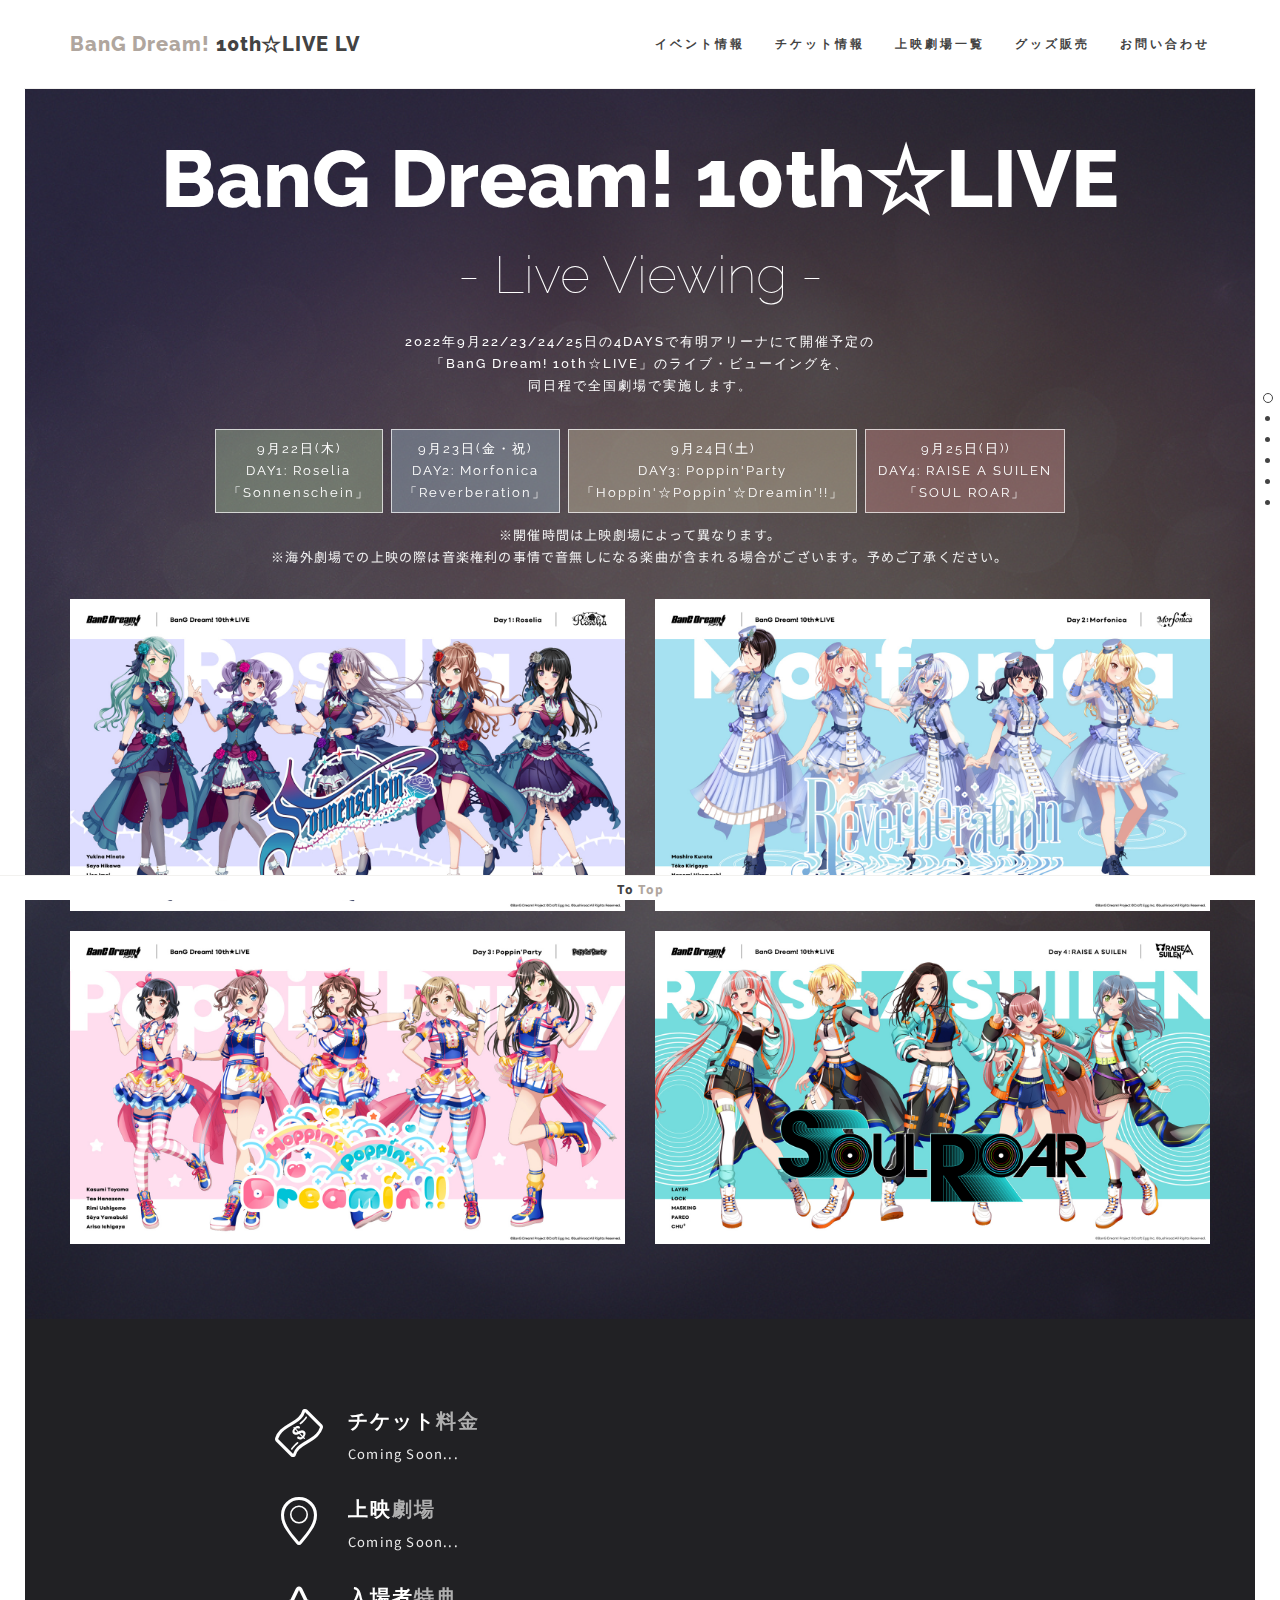
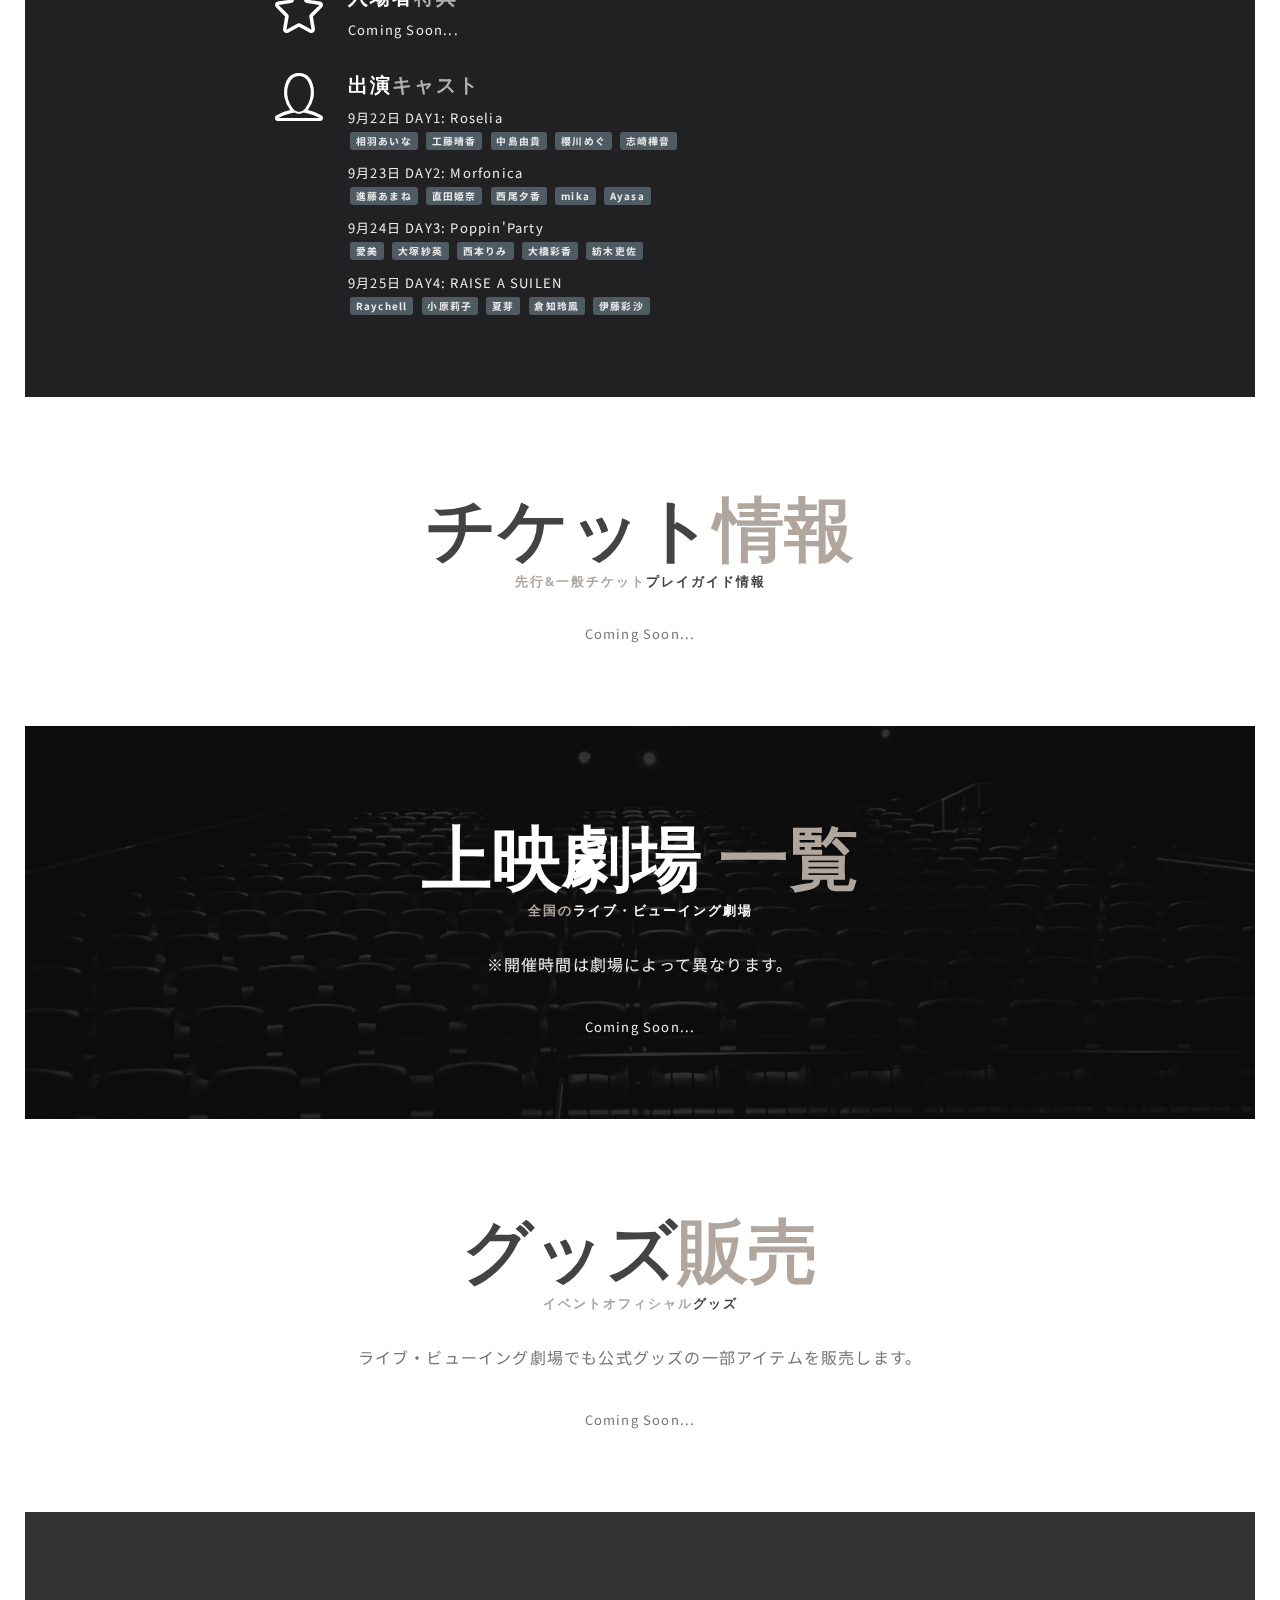
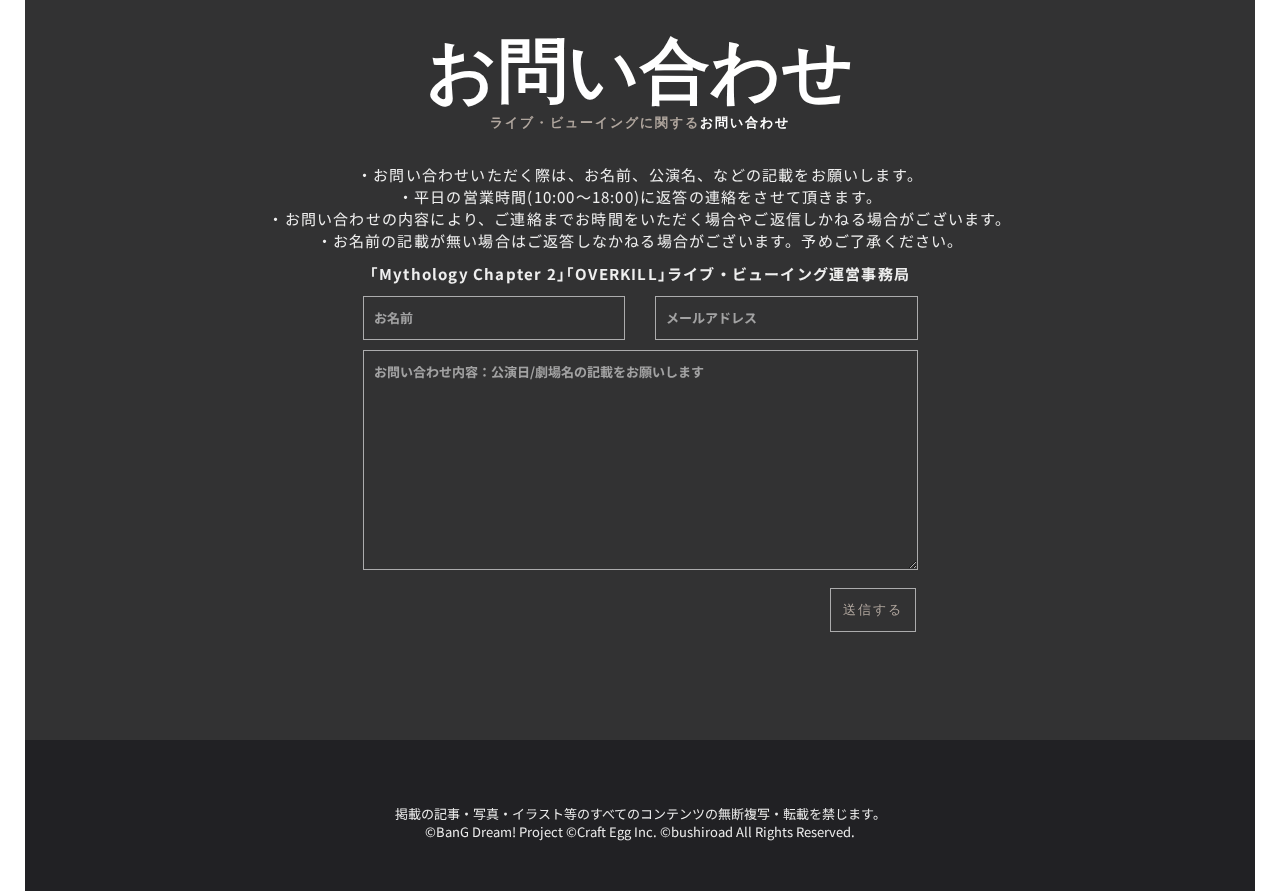
==== commit 1f7715a3: "favicon調整" ====
--- a/index.html
+++ b/index.html
@@ -17,7 +17,7 @@
 		<link rel="stylesheet" href="lib/linecons/style.css" />
 		<link rel="stylesheet" href="styles/style.min.css" />
 		<link rel="stylesheet" href="theme-custom.css" />
-		<link rel="shortcut icon" href="favicon.ico" type="image/x-icon" />
+		<link rel="icon" href="favicon.ico" sizes="any">
 		<link rel="apple-touch-icon" href="apple-touch-icon.png" />
 		<link rel="apple-touch-icon" sizes="57x57" href="apple-touch-icon-57x57.png" />
 		<link rel="apple-touch-icon" sizes="72x72" href="apple-touch-icon-72x72.png" />
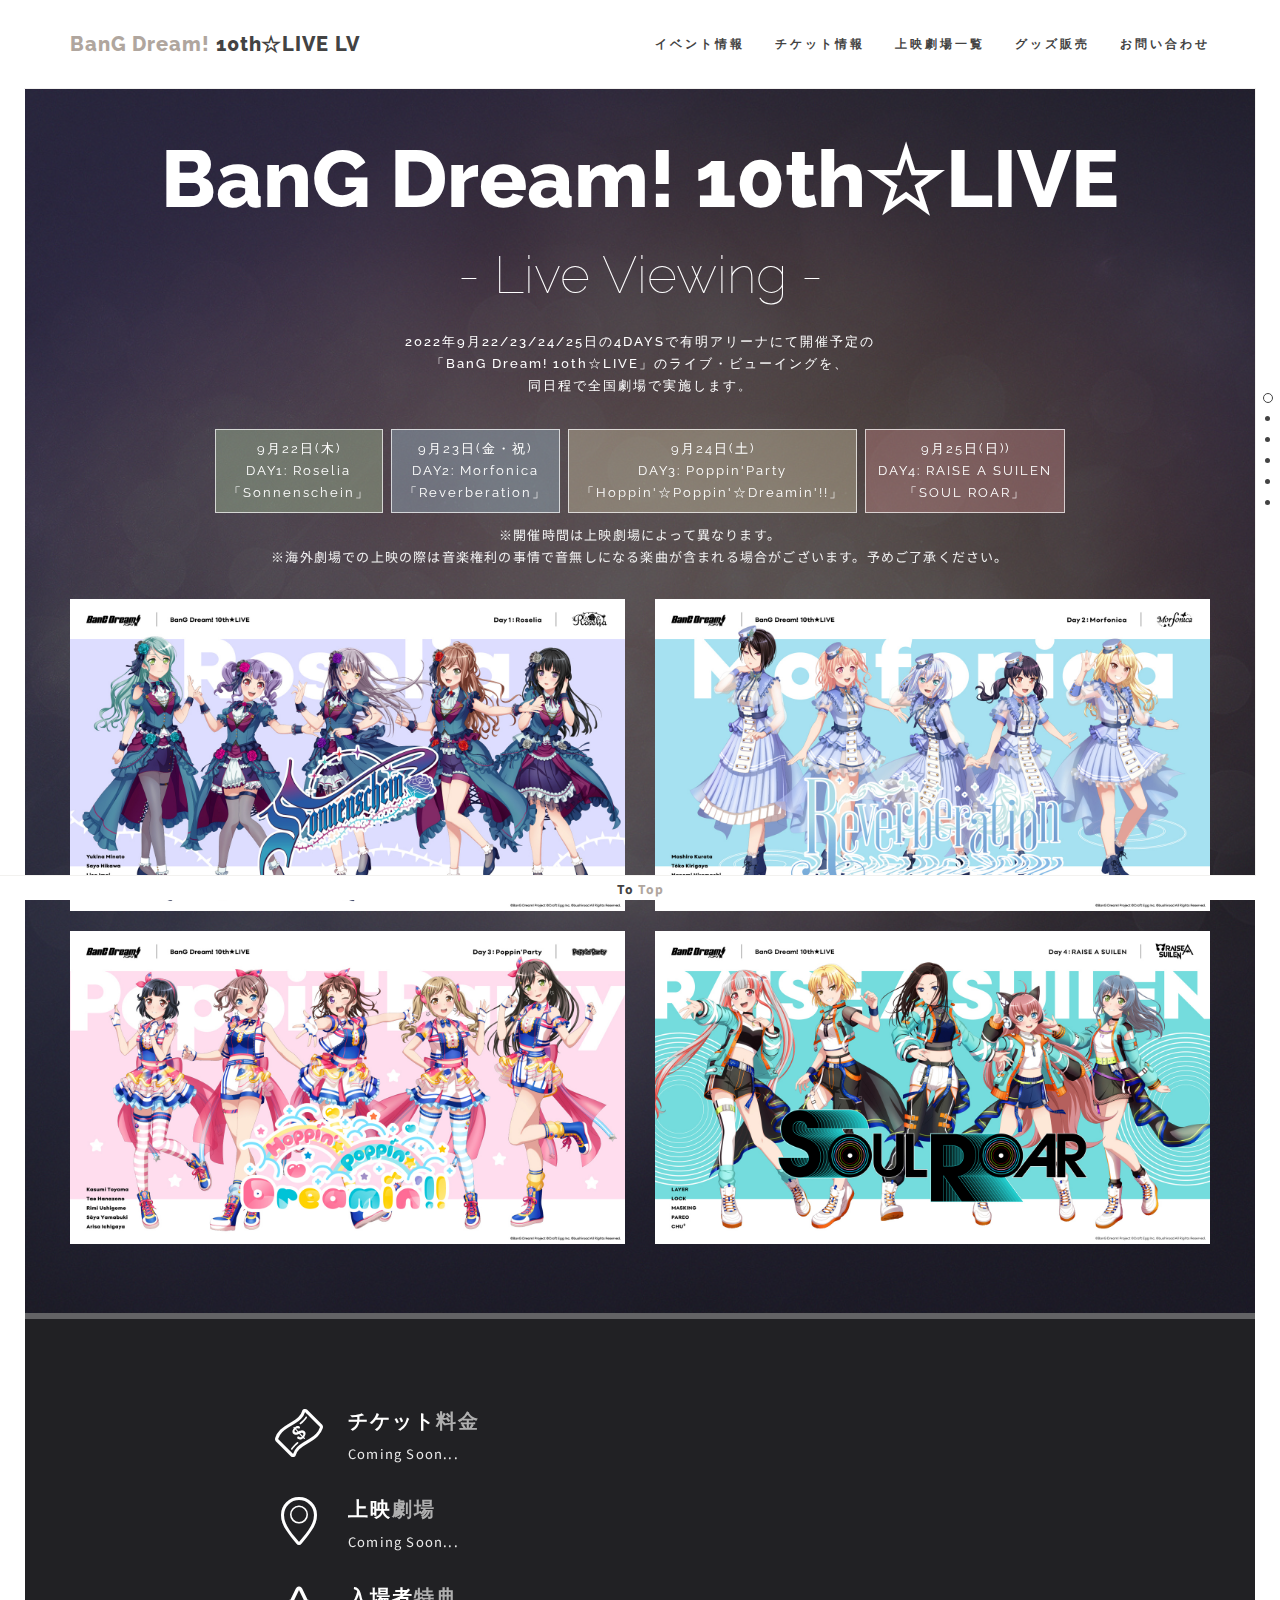
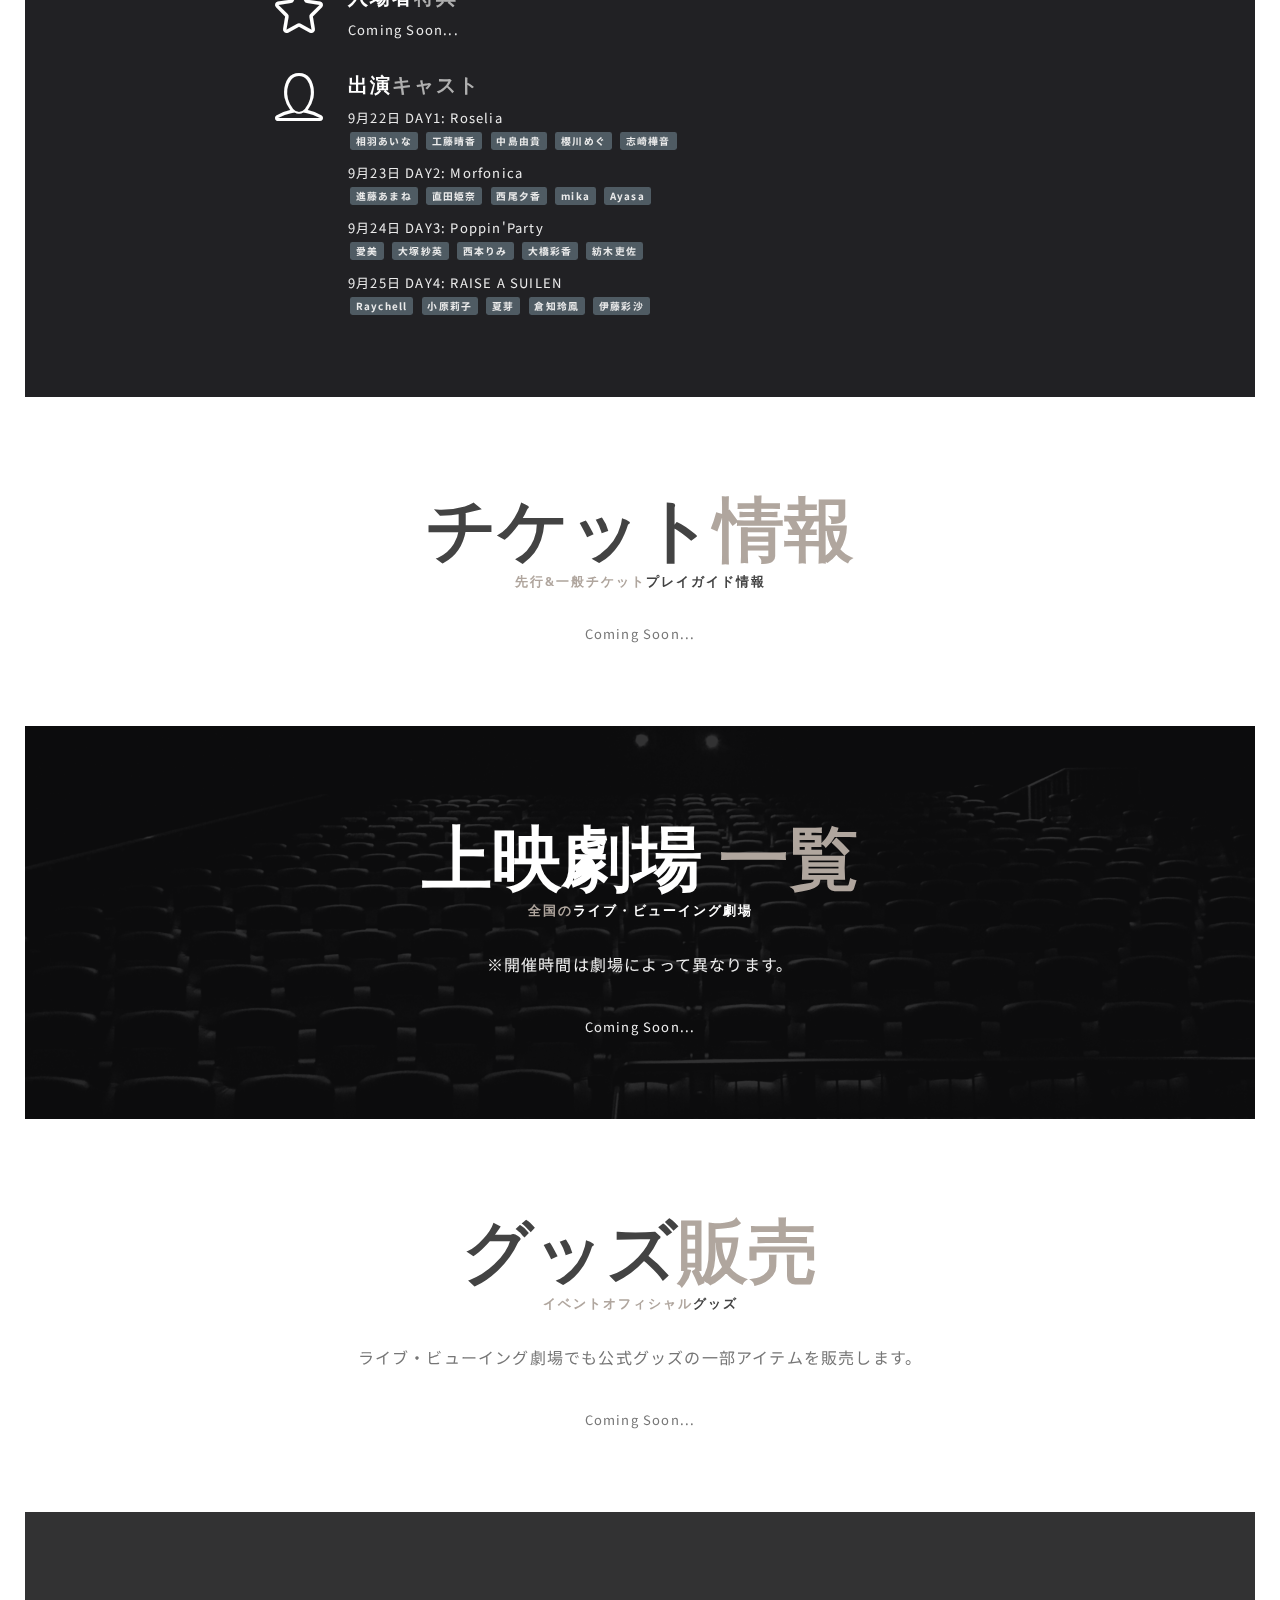
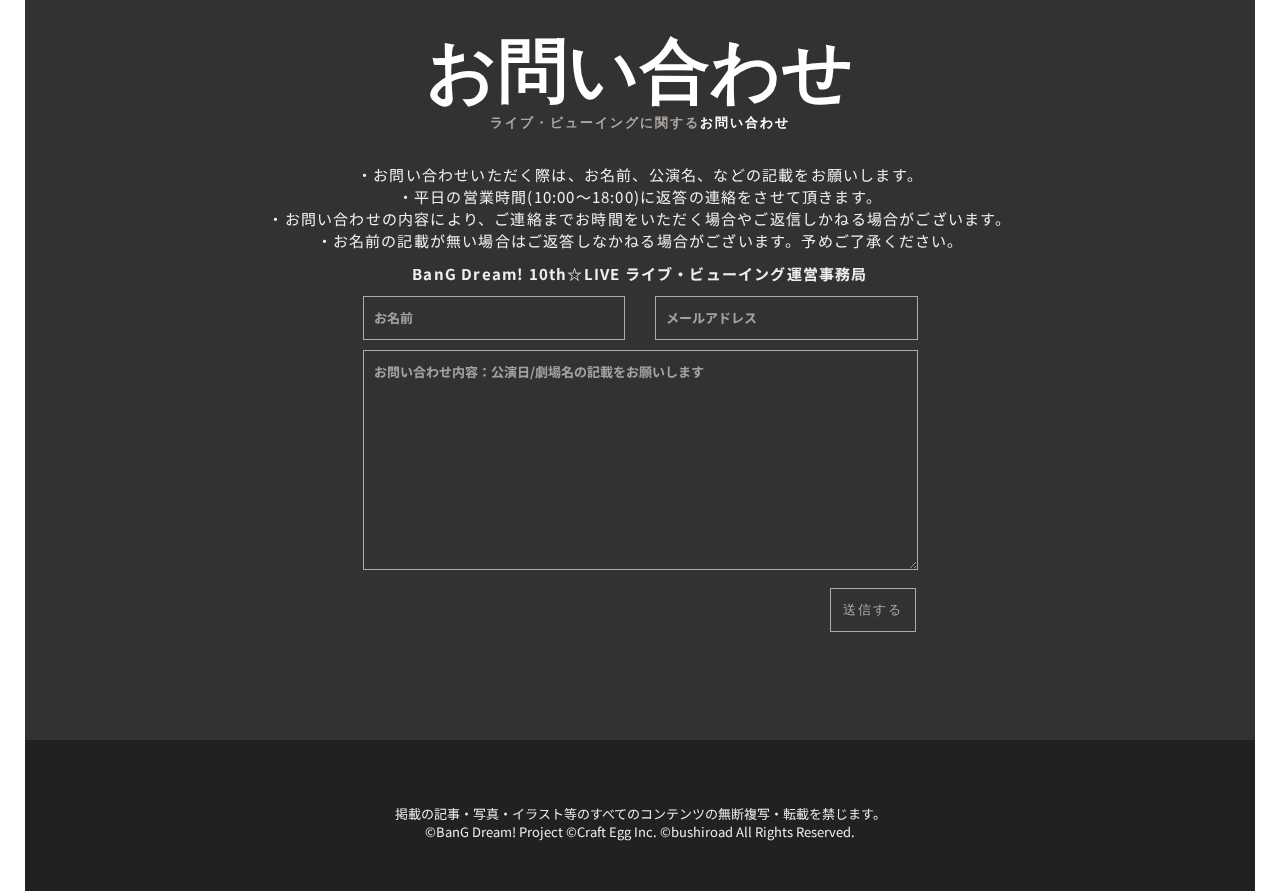
==== commit 6e171185: "メール設定" ====
--- a/index.html
+++ b/index.html
@@ -1239,7 +1239,7 @@
 ・お名前の記載が無い場合はご返答しなかねる場合がございます。予めご了承ください。
 									</p>
 									<p class="big-font text-center">
-										<b>｢Mythology Chapter 2｣｢OVERKILL｣ライブ・ビューイング運営事務局
+										<b>BanG Dream! 10th☆LIVE ライブ・ビューイング運営事務局
 								</b>
 									</p>
 									
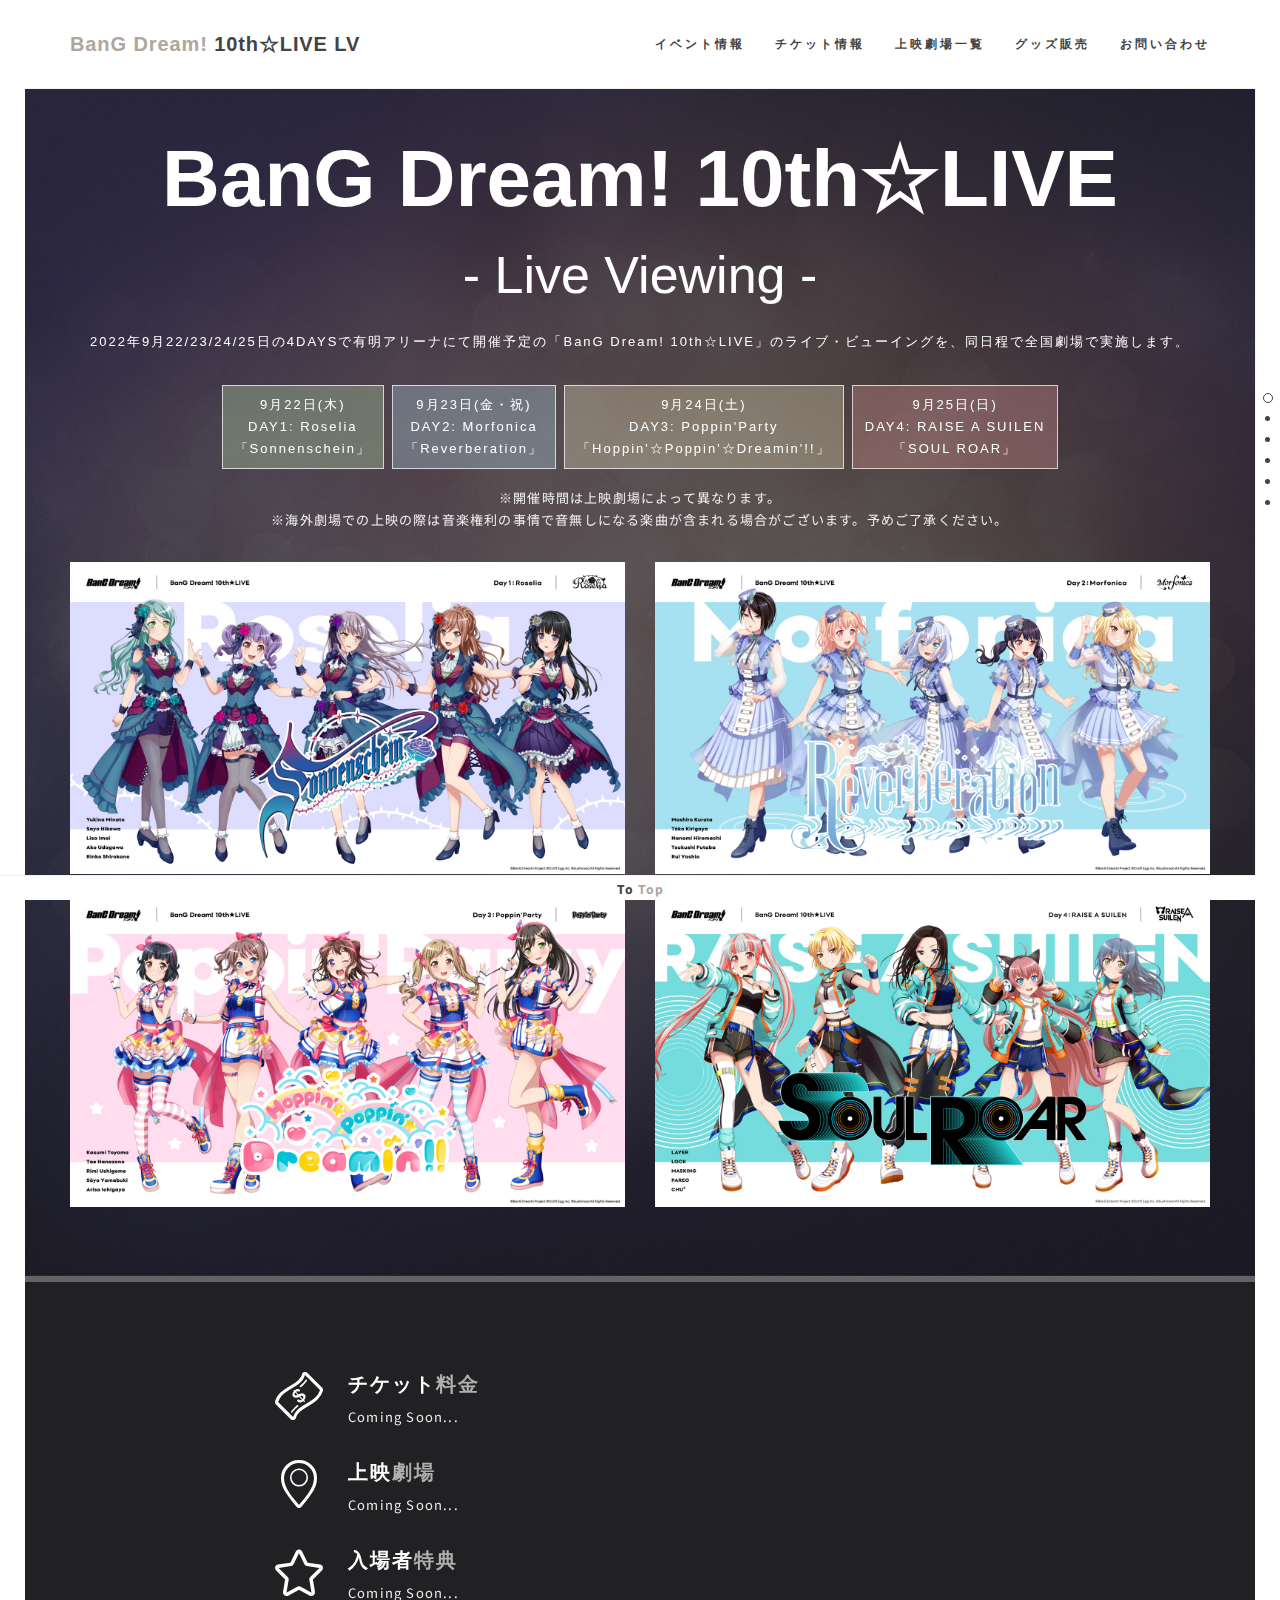
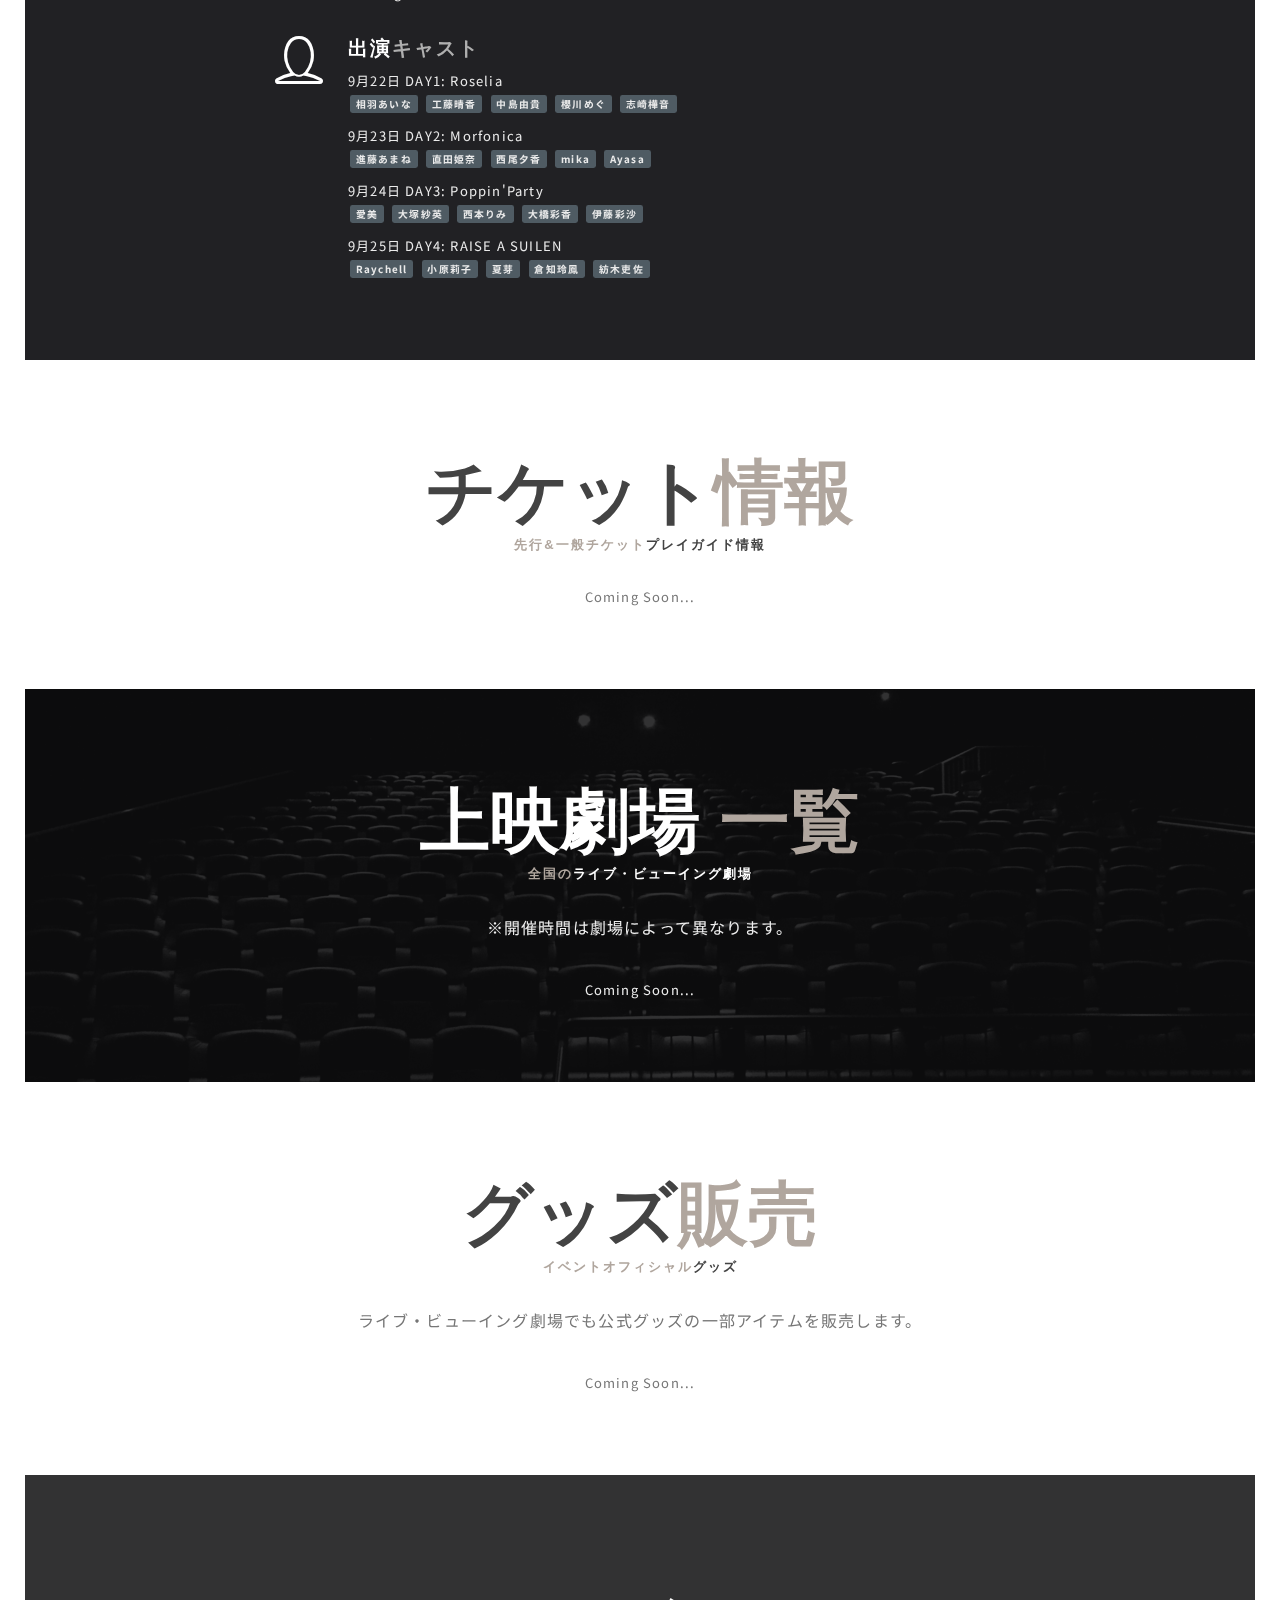
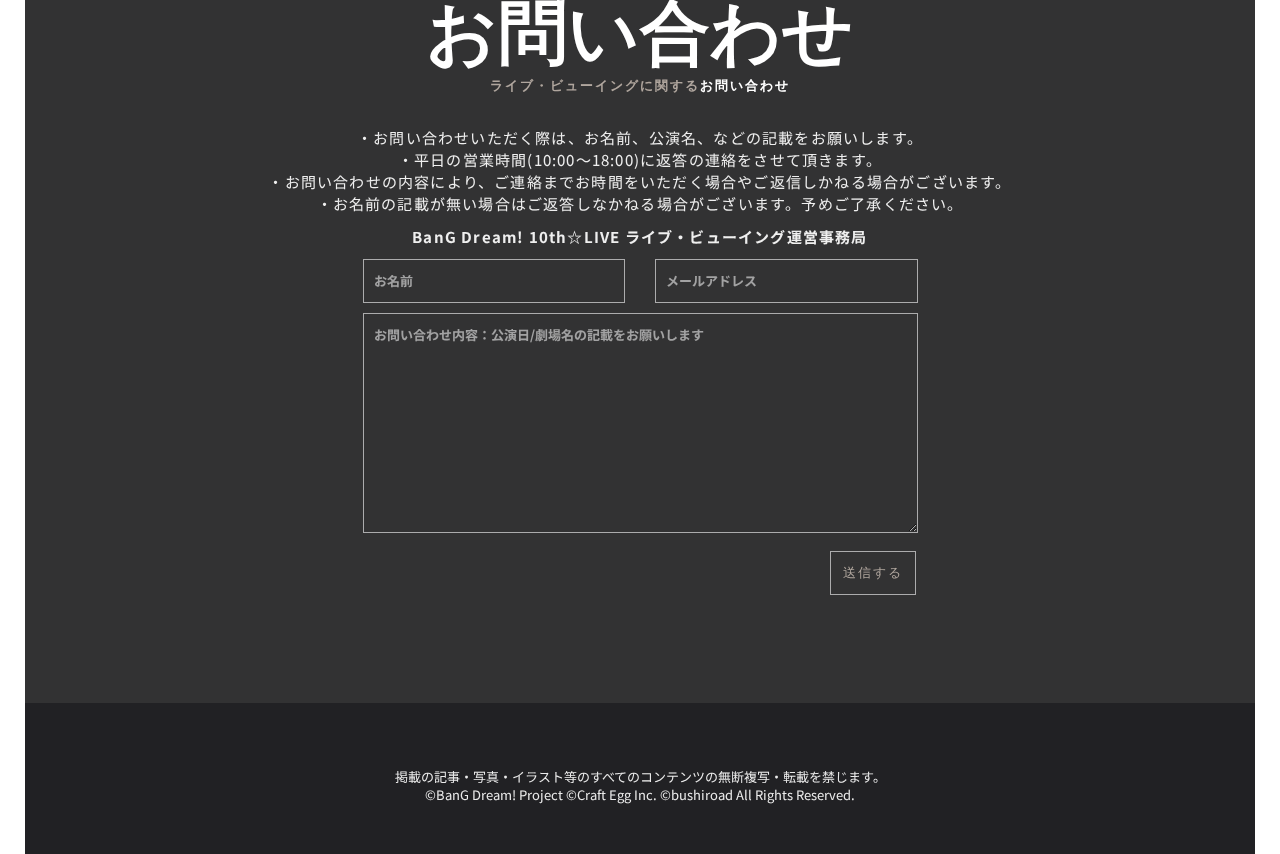
==== commit cfa69d7f: "フォント他修正" ====
--- a/index.html
+++ b/index.html
@@ -75,14 +75,12 @@
 					  <div class="row mt-30">
 							<div class="col-md-12">
 								<p class="title text-center">
-									2022年9月22/23/24/25日の4DAYSで有明アリーナにて開催予定の<br>
-「BanG Dream! 10th☆LIVE」のライブ・ビューイングを、<br>
-同日程で全国劇場で実施します。</p>
+									2022年9月22/23/24/25日の4DAYSで有明アリーナにて開催予定の「BanG Dream! 10th☆LIVE」のライブ・ビューイングを、同日程で全国劇場で実施します。</p>
 						<p class="text-center mt-30">
-							<button type="button" class="btn btn-success heading border-heading">9月22日(木)<br>DAY1: Roselia<br>「Sonnenschein」</button> 
-							<button type="button" class="btn btn-info heading border-heading">9月23日(金・祝)<br>DAY2: Morfonica<br>「Reverberation」</button> 
-						    <button type="button" class="btn btn-warning heading border-heading">9月24日(土)<br>DAY3: Poppin'Party<br>「Hoppin'☆Poppin'☆Dreamin'!!」</button> 
-						    <button type="button" class="btn btn-danger heading border-heading">9月25日(日))<br>DAY4: RAISE A SUILEN<br>「SOUL ROAR」</button>
+							<button type="button" class="btn btn-success heading border-heading daybtn">9月22日(木)<br>DAY1: Roselia<br>「Sonnenschein」</button> 
+							<button type="button" class="btn btn-info heading border-heading daybtn">9月23日(金・祝)<br>DAY2: Morfonica<br>「Reverberation」</button> 
+						    <button type="button" class="btn btn-warning heading border-heading daybtn">9月24日(土)<br>DAY3: Poppin'Party<br>「Hoppin'☆Poppin'☆Dreamin'!!」</button> 
+						    <button type="button" class="btn btn-danger heading border-heading daybtn">9月25日(日)<br>DAY4: RAISE A SUILEN<br>「SOUL ROAR」</button>
 						</p>
 						<p class="text-center">※開催時間は上映劇場によって異なります。<br>
 ※海外劇場での上映の際は音楽権利の事情で音無しになる楽曲が含まれる場合がございます。予めご了承ください。</p>
@@ -100,9 +98,12 @@
 						  <div class="col-sm-12 col-md-6 mt-20">
 									<img src="images/placeholders/img_day4.jpg" width="100%" alt="9月25日(日)) DAY4: RAISE A SUILEN「SOUL ROAR」"/>
 							</div>
+						</div>
+					</div>
 				</div>
-			</div>
+				</div>
 		</section>
+			
 		<section id="about">
 			
 			<div class="view">
@@ -128,6 +129,9 @@
 								</div>
 							</div>
 							
+							</div>
+						<div class="row">
+							
 							<div class="col-md-8 col-md-offset-2">
 								<div class="col-icon">
 									<i class="li_location"></i>
@@ -154,10 +158,11 @@
 								<div class="col-content">
 									<h4>入場者<span class="highlight">特典</span></h4>
 									<p>Coming Soon...</p>
-															
-									
 								</div>
 							</div>
+							
+							</div>
+						<div class="row">
 							
 							<div class="col-md-8 col-md-offset-2">
 								<div class="col-icon">
@@ -170,19 +175,13 @@
 									<p>9月23日 DAY2: Morfonica<br>
 <span class="label label-info">進藤あまね</span> <span class="label label-info">直田姫奈</span> <span class="label label-info">西尾夕香</span> <span class="label label-info">mika</span> <span class="label label-info">Ayasa</span></p>
 									<p>9月24日 DAY3: Poppin'Party<br>
-<span class="label label-info">愛美</span> <span class="label label-info">大塚紗英</span> <span class="label label-info">西本りみ</span> <span class="label label-info">大橋彩香</span> <span class="label label-info">紡木吏佐</span></p>
+<span class="label label-info">愛美</span> <span class="label label-info">大塚紗英</span> <span class="label label-info">西本りみ</span> <span class="label label-info">大橋彩香</span> <span class="label label-info">伊藤彩沙</span></p>
 									<p>9月25日 DAY4: RAISE A SUILEN<br>
-<span class="label label-info">Raychell</span> <span class="label label-info">小原莉子</span> <span class="label label-info">夏芽</span> <span class="label label-info">倉知玲鳳</span> <span class="label label-info">伊藤彩沙</span></p>
+<span class="label label-info">Raychell</span> <span class="label label-info">小原莉子</span> <span class="label label-info">夏芽</span> <span class="label label-info">倉知玲鳳</span> <span class="label label-info">紡木吏佐</span></p>
 
 									
 								</div>
 							</div>
-							
-							
-							
-							
-							
-							
 						</div>
 					</div>
 				</div>
--- a/lib/linecons/style.css
+++ b/lib/linecons/style.css
@@ -179,9 +179,11 @@
 .mt-30 {margin-top:30px;}
 .mt-40 {margin-top:40px;}
 .mt-50 {margin-top:50px;}
+.daybtn {display:block;
+	margin-bottom:7px;}
 
 .day2box {padding-left:58px;}
 
 .cancel {text-decoration: line-through;}
 
-.ptag {font-weight:bold; padding:10px 0;}+.ptag {font-weight:bold; padding:10px 0;}
--- a/styles/style.min.css
+++ b/styles/style.min.css
@@ -1,10 +1,12 @@
-@import url(https://fonts.googleapis.com/css?family=Raleway:400,700,500,600,300,200,100,800,900);
+@import url(https://fonts.googleapis.com/css?family=Raleway--:400,700,500,600,300,200,100,800,900);
 @import url('https://fonts.googleapis.com/css2?family=Noto+Sans+JP:wght@100;300;400;500;700;900&display=swap');
 body,html{width:100%;-webkit-font-smoothing:antialiased;margin:0;padding:0;font-size:13px;line-height:22px}p{font-size:13px;line-height:22px;margin-bottom:11px}ul{margin-bottom:11px}button{margin:2px}h1,h2,h3,h4,h5,h6{
     margin-top: 20px;
     margin-bottom: 10px;
     /* [disabled]text-transform:none; */
-}h1,h2,h3{text-align:center}h1{font-size:100px;line-height:120px}@media (max-width:991px){h1{font-size:60px;line-height:72px}}h2{font-size:70px;line-height:84px}@media (max-width:991px){h2{font-size:35px;line-height:48px}}h3{font-size:30px;line-height:36px}@media (max-width:991px){h3{font-size:25x;line-height:30px}}h4{font-size:20px;line-height:24px}@media (max-width:991px){h4{font-size:15px;line-height:18px}}h5{font-size:17px;line-height:20px}@media (max-width:991px){h5{font-size:14px;line-height:17px}}h6{font-size:15px;line-height:18px}@media (max-width:991px){h6{font-size:13px;line-height:16px}}a,a i{-webkit-transition:color .3s,background-color .3s;-moz-transition:color .3s,background-color .3s;-ms-transition:color .3s,background-color .3s;-o-transition:color .3s,background-color .3s;transition:color .3s,background-color .3s}.android-browser-4_3minus a,.android-browser-4_3minus a i{transition:none;-webkit-transition:none}a{text-decoration:none}a:focus{outline:0;text-decoration:none}a:active,a:hover{text-decoration:none}form{margin-bottom:10px}input{height:44px}textarea{height:220px}iframe{border:none}body,html{font-family:'Noto Sans JP', sans-serif;font-weight:400}h1,h2,h3,h4,h5,h6{font-family:Raleway,Arial,Helvetica,sans-serif}h1{font-weight:800}h2,h3,h4,h5{font-weight:700}h6{font-weight:400}strong{font-weight:500}b{font-weight:700}.btn,a.button,input.button{font-weight:400}input,textarea{width:100%;padding:10px;font-weight:700;border:1px solid}input.button{font-weight:400;float:right;width:auto;-webkit-transition:all .3s;-moz-transition:all .3s;-ms-transition:all .3s;-o-transition:all .3s;transition:all .3s}.android-browser-4_3minus input.button{transition:none;-webkit-transition:none}input,textarea{outline:solid 1px;-webkit-transition:outline-color .2s;-moz-transition:outline-color .2s;-ms-transition:outline-color .2s;-o-transition:outline-color .2s;transition:outline-color .2s}.android-browser-4_3minus input,.android-browser-4_3minus textarea{transition:none;-webkit-transition:none}.thin-font-weight{font-weight:100!important}.extra-light-font-weight{font-weight:200!important}.light-font-weight{font-weight:300!important}.nirmal-font-weight{font-weight:400!important}.medium-font-weight{font-weight:500!important}.semi-bold-font-weight{font-weight:600!important}.bold-font-weight{font-weight:700!important}.extra-bold-font-weight{font-weight:800!important}.ultra-font-weight{font-weight:900!important}.heading-font,.normal-font{font-family:Raleway,Arial,Helvetica,sans-serif}.small-font{font-size:11px}.counter .count{font-family:Helvetica,Arial,Sans-serif}.font-weight-100{font-weight:100}.font-weight-200{font-weight:200}.font-weight-300{font-weight:300}.font-weight-400{font-weight:400}.font-weight-500{font-weight:500}.font-weight-600{font-weight:600}.font-weight-700{font-weight:700}.font-weight-800{font-weight:800}.font-weight-900{font-weight:900}#top-nav{min-height:0;margin:0 24px;border:none;border-bottom:1px solid;font-family:Raleway,Arial,Helvetica,sans-serif;font-weight:800;-webkit-transition:all .5s;-moz-transition:all .5s;-ms-transition:all .5s;-o-transition:all .5s;transition:all .5s}.android-browser-4_3minus #top-nav{transition:none;-webkit-transition:none}#top-nav .nav>li>a,#top-nav .navbar-brand{padding-top:10px;padding-bottom:10px}#top-nav .dropdown-menu>li>a{font-weight:800}#top-nav li{text-transform:none;font-size:12px}@media (max-width:1199px){#top-nav li a{padding:18px 12px}}@media (max-width:991px){#top-nav li a{padding:18px 8px}}@media (max-width:1199px){#top-nav li{font-size:10px}}@media (max-width:991px){#top-nav li{font-size:9px}}#top-nav .navbar-brand{font-weight:800;font-size:20px;height:auto}@media (max-width:1199px){#top-nav .navbar-brand{font-size:18px}}@media (max-width:991px){#top-nav .navbar-brand{font-size:16px}}.state1 #top-nav .dropdown-menu>li>a,.state1 #top-nav .navbar-brand,.state1 #top-nav .navbar-header,.state1 #top-nav li,.state1 #top-nav li>a{line-height:68px;-webkit-transition:all .5s;-moz-transition:all .5s;-ms-transition:all .5s;-o-transition:all .5s;transition:all .5s}.android-browser-4_3minus .state1 #top-nav .dropdown-menu>li>a,.android-browser-4_3minus .state1 #top-nav .navbar-brand,.android-browser-4_3minus .state1 #top-nav .navbar-header,.android-browser-4_3minus .state1 #top-nav li,.android-browser-4_3minus .state1 #top-nav li>a{transition:none;-webkit-transition:none}.state1 #top-nav .dropdown-menu>li>a .dropdown-menu>li>a,.state1 #top-nav .dropdown-menu>li>a li,.state1 #top-nav .dropdown-menu>li>a li>a,.state1 #top-nav .navbar-brand .dropdown-menu>li>a,.state1 #top-nav .navbar-brand li,.state1 #top-nav .navbar-brand li>a,.state1 #top-nav .navbar-header .dropdown-menu>li>a,.state1 #top-nav .navbar-header li,.state1 #top-nav .navbar-header li>a,.state1 #top-nav li .dropdown-menu>li>a,.state1 #top-nav li li,.state1 #top-nav li li>a,.state1 #top-nav li>a .dropdown-menu>li>a,.state1 #top-nav li>a li,.state1 #top-nav li>a li>a{line-height:20px}@media (max-width:767px){.state1 #top-nav li,.state1 #top-nav li>a{line-height:30px}}@media (max-width:767px){.state1 #top-nav .dropdown-menu>li>a,.state1 #top-nav .navbar-brand,.state1 #top-nav .navbar-header,.state1 #top-nav li,.state1 #top-nav li>a{line-height:28px;-webkit-transition:all .5s;-moz-transition:all .5s;-ms-transition:all .5s;-o-transition:all .5s;transition:all .5s}.android-browser-4_3minus .state1 #top-nav .dropdown-menu>li>a,.android-browser-4_3minus .state1 #top-nav .navbar-brand,.android-browser-4_3minus .state1 #top-nav .navbar-header,.android-browser-4_3minus .state1 #top-nav li,.android-browser-4_3minus .state1 #top-nav li>a{transition:none;-webkit-transition:none}.state1 #top-nav .dropdown-menu>li>a .dropdown-menu>li>a,.state1 #top-nav .dropdown-menu>li>a li,.state1 #top-nav .dropdown-menu>li>a li>a,.state1 #top-nav .navbar-brand .dropdown-menu>li>a,.state1 #top-nav .navbar-brand li,.state1 #top-nav .navbar-brand li>a,.state1 #top-nav .navbar-header .dropdown-menu>li>a,.state1 #top-nav .navbar-header li,.state1 #top-nav .navbar-header li>a,.state1 #top-nav li .dropdown-menu>li>a,.state1 #top-nav li li,.state1 #top-nav li li>a,.state1 #top-nav li>a .dropdown-menu>li>a,.state1 #top-nav li>a li,.state1 #top-nav li>a li>a{line-height:20px}}@media (max-width:767px) and (max-width:767px){.state1 #top-nav li,.state1 #top-nav li>a{line-height:30px}}.state1.ext-nav-show #top-nav .dropdown-menu>li>a,.state1.ext-nav-show #top-nav .navbar-brand,.state1.ext-nav-show #top-nav .navbar-header,.state1.ext-nav-show #top-nav li,.state1.ext-nav-show #top-nav li>a,.state2 #top-nav .dropdown-menu>li>a,.state2 #top-nav .navbar-brand,.state2 #top-nav .navbar-header,.state2 #top-nav li,.state2 #top-nav li>a{line-height:28px;-webkit-transition:all .5s;-moz-transition:all .5s;-ms-transition:all .5s;-o-transition:all .5s;transition:all .5s}.android-browser-4_3minus .state1.ext-nav-show #top-nav .dropdown-menu>li>a,.android-browser-4_3minus .state1.ext-nav-show #top-nav .navbar-brand,.android-browser-4_3minus .state1.ext-nav-show #top-nav .navbar-header,.android-browser-4_3minus .state1.ext-nav-show #top-nav li,.android-browser-4_3minus .state1.ext-nav-show #top-nav li>a,.android-browser-4_3minus .state2 #top-nav .dropdown-menu>li>a,.android-browser-4_3minus .state2 #top-nav .navbar-brand,.android-browser-4_3minus .state2 #top-nav .navbar-header,.android-browser-4_3minus .state2 #top-nav li,.android-browser-4_3minus .state2 #top-nav li>a{transition:none;-webkit-transition:none}.state1.ext-nav-show #top-nav .dropdown-menu>li>a .dropdown-menu>li>a,.state1.ext-nav-show #top-nav .dropdown-menu>li>a li,.state1.ext-nav-show #top-nav .dropdown-menu>li>a li>a,.state1.ext-nav-show #top-nav .navbar-brand .dropdown-menu>li>a,.state1.ext-nav-show #top-nav .navbar-brand li,.state1.ext-nav-show #top-nav .navbar-brand li>a,.state1.ext-nav-show #top-nav .navbar-header .dropdown-menu>li>a,.state1.ext-nav-show #top-nav .navbar-header li,.state1.ext-nav-show #top-nav .navbar-header li>a,.state1.ext-nav-show #top-nav li .dropdown-menu>li>a,.state1.ext-nav-show #top-nav li li,.state1.ext-nav-show #top-nav li li>a,.state1.ext-nav-show #top-nav li>a .dropdown-menu>li>a,.state1.ext-nav-show #top-nav li>a li,.state1.ext-nav-show #top-nav li>a li>a,.state2 #top-nav .dropdown-menu>li>a .dropdown-menu>li>a,.state2 #top-nav .dropdown-menu>li>a li,.state2 #top-nav .dropdown-menu>li>a li>a,.state2 #top-nav .navbar-brand .dropdown-menu>li>a,.state2 #top-nav .navbar-brand li,.state2 #top-nav .navbar-brand li>a,.state2 #top-nav .navbar-header .dropdown-menu>li>a,.state2 #top-nav .navbar-header li,.state2 #top-nav .navbar-header li>a,.state2 #top-nav li .dropdown-menu>li>a,.state2 #top-nav li li,.state2 #top-nav li li>a,.state2 #top-nav li>a .dropdown-menu>li>a,.state2 #top-nav li>a li,.state2 #top-nav li>a li>a{line-height:20px}@media (max-width:767px){.state1.ext-nav-show #top-nav li,.state1.ext-nav-show #top-nav li>a,.state2 #top-nav li,.state2 #top-nav li>a{line-height:30px}}@media (max-width:767px){#top-nav{overflow:auto;max-height:100%}#top-nav ul li a{display:inline-block;padding-left:15px;padding-right:15px}#top-nav .nav li li{margin-left:50px}#top-nav .navbar-brand{font-size:23px}}#top-nav .menu-toggle{margin-left:15px;margin-right:15px}.state1 #top-nav .menu-toggle{height:88px}@media (max-width:767px){.state1 #top-nav .menu-toggle{height:48px}}.state1.ext-nav-show #top-nav .menu-toggle,.state2 #top-nav .menu-toggle{height:48px}.page-border{position:fixed;z-index:1030;-webkit-transition:all .5s;-moz-transition:all .5s;-ms-transition:all .5s;-o-transition:all .5s;transition:all .5s}.android-browser-4_3minus .page-border{transition:none;-webkit-transition:none}.page-border.left{left:0;top:0;bottom:24px;width:25px;border-right:1px solid}.page-border.left ul{position:fixed;z-index:1030;width:25px;top:50%;left:0;-webkit-transform:translateY(-50%);padding-left:0;list-style:none}.page-border.left ul li{text-align:center;padding:3px 0}.page-border.right{right:0;top:0;bottom:24px;width:25px;border-left:1px solid}.page-border.bottom{bottom:0;right:0;left:0;height:25px;border-top:1px solid;text-align:center;font-weight:800;text-transform:none;padding-top:2px;font-size:12px;letter-spacing:1px}.page-border.bottom a{line-height:15px;text-decoration:none}body{padding-left:25px;padding-right:25px;padding-top:48px}@media (max-width:1249px){body{padding-left:0;padding-right:0;padding-bottom:0}.page-border{display:none}#top-nav{margin:0}}.ext-nav{position:fixed;z-index:1030;bottom:0;bottom:25px;left:25px;right:25px;top:49px;opacity:0;visibility:hidden;overflow:auto;-webkit-transition:all .5s ease-in-out;-moz-transition:all .5s ease-in-out;-ms-transition:all .5s ease-in-out;-o-transition:all .5s ease-in-out;transition:all .5s ease-in-out}.ext-nav.show{opacity:1;visibility:visible}.ext-nav a{display:block}.ext-nav a div{position:absolute;top:50%;left:50%;transform:translate(-50%,-50%);-webkit-transform:translate(-50%,-50%);-moz-transform:translate(-50%,-50%);-ms-transform:translate(-50%,-50%);-o-transform:translate(-50%,-50%);max-width:none;line-height:30px}.ext-nav a div span{display:block}.ext-nav a div .side-title{font-size:30px;font-weight:800;position:relative}.ext-nav a div .side-title::after,.ext-nav a div .side-title::before{display:inline-block;opacity:0;-webkit-transition:-webkit-transform .3s,opacity .2s;-moz-transition:-moz-transform .3s,opacity .2s;transition:transform .3s,opacity .2s}.ext-nav a div .side-title::before{width:20px;text-align:right;margin-right:5px;margin-left:-25px;content:'[';-webkit-transform:translateX(20px);-moz-transform:translateX(20px);transform:translateX(20px)}.ext-nav a div .side-title::after{width:20px;text-align:left;margin-left:5px;margin-right:-25px;content:']';-webkit-transform:translateX(-20px);-moz-transform:translateX(-20px);transform:translateX(-20px)}[dir=rtl] .ext-nav a div .side-title:after,[dir=rtl] .ext-nav a div .side-title:before{-webkit-transform:translateX(0px);-moz-transform:translateX(0px);transform:translateX(0px)}.ext-nav a:hover div .side-title:after,.ext-nav a:hover div .side-title:before{opacity:1;-webkit-transform:translateX(0px);-moz-transform:translateX(0px);transform:translateX(0px)}[dir=rtl] .ext-nav a:hover div .side-title:before{-webkit-transform:translateX(20px);-moz-transform:translateX(20px);transform:translateX(20px)}[dir=rtl] .ext-nav a:hover div .side-title:after{-webkit-transform:translateX(-20px);-moz-transform:translateX(-20px);transform:translateX(-20px)}.android-browser-4_3minus .ext-nav{transition:none;-webkit-transition:none}@media (max-width:1249px){.ext-nav{bottom:0;left:0;right:0}}@media (max-width:991px){.ext-nav .full-height,.ext-nav .half-height{height:auto}.ext-nav a{height:250px!important}}.menu-toggle{display:block;background:0 0;width:22px;height:20px;position:relative;-webkit-transition:all .6s;-moz-transition:all .6s;-ms-transition:all .6s;-o-transition:all .6s;transition:all .6s;text-decoration:none}.android-browser-4_3minus .menu-toggle{transition:none;-webkit-transition:none}.menu-toggle span{display:inline-block;position:absolute;left:50%;top:50%;bottom:auto;right:auto;transform:translateX(-50%) translateY(-50%);-webkit-transform:translateX(-50%) translateY(-50%);-moz-transform:translateX(-50%) translateY(-50%);-ms-transform:translateX(-50%) translateY(-50%);-o-transform:translateX(-50%) translateY(-50%);width:22px;height:2px;-webkit-transition:all .3s;-moz-transition:all .3s;-ms-transition:all .3s;-o-transition:all .3s;transition:all .3s}.android-browser-4_3minus .menu-toggle span{transition:none;-webkit-transition:none}.menu-toggle span:after,.menu-toggle span:before{content:'';width:100%;height:100%;position:absolute;background-color:#fff;right:0;transform:translateZ(0);-webkit-transform:translateZ(0);-moz-transform:translateZ(0);-ms-transform:translateZ(0);backface-visibility:hidden;-webkit-transition:all .3s;-moz-transition:all .3s;-ms-transition:all .3s;-o-transition:all .3s;transition:all .3s}.android-browser-4_3minus .menu-toggle span:after,.android-browser-4_3minus .menu-toggle span:before{transition:none;-webkit-transition:none}.menu-toggle span:after{transform:translateY(6px) rotate(0deg);-webkit-transform:translateY(6px) rotate(0deg);-moz-transform:translateY(6px) rotate(0deg);-ms-transform:translateY(6px) rotate(0deg);-o-transform:translateY(6px) rotate(0deg)}.menu-toggle span:before{transform:translateY(-6px) rotate(0deg);-webkit-transform:translateY(-6px) rotate(0deg);-moz-transform:translateY(-6px) rotate(0deg);-ms-transform:translateY(-6px) rotate(0deg);-o-transform:translateY(-6px) rotate(0deg)}.menu-toggle:hover span:after{transform:translateY(8px) rotate(0deg);-webkit-transform:translateY(8px) rotate(0deg);-moz-transform:translateY(8px) rotate(0deg);-ms-transform:translateY(8px) rotate(0deg);-o-transform:translateY(8px) rotate(0deg)}.menu-toggle:hover span:before{transform:translateY(-8px) rotate(0deg);-webkit-transform:translateY(-8px) rotate(0deg);-moz-transform:translateY(-8px) rotate(0deg);-ms-transform:translateY(-8px) rotate(0deg);-o-transform:translateY(-8px) rotate(0deg)}.menu-toggle.show span:after{transform:translateY(0px) rotate(45deg);-webkit-transform:translateY(0px) rotate(45deg);-moz-transform:translateY(0px) rotate(45deg);-ms-transform:translateY(0px) rotate(45deg);-o-transform:translateY(0px) rotate(45deg)}.menu-toggle.show span:before{transform:translateY(0px) rotate(-45deg);-webkit-transform:translateY(0px) rotate(-45deg);-moz-transform:translateY(0px) rotate(-45deg);-ms-transform:translateY(0px) rotate(-45deg);-o-transform:translateY(0px) rotate(-45deg)}.menu-toggle.navbar-toggle{border:none;margin:0}.menu-toggle.ext-nav-toggle{float:right}@media (min-width:768px){.menu-toggle.navbar-toggle{display:none}}.sidebar .title{font-size:16px;text-transform:none;text-align:left}.sidebar ul.tags-list{list-style:none;padding:0}.sidebar ul.tags-list li{border:1px solid;font-size:11px;margin-top:5px;display:inline-block;padding:3px 9px}.navbar-brand img{display:inline}.gallery{position:relative;-webkit-transition:all .5s;-moz-transition:all .5s;-ms-transition:all .5s;-o-transition:all .5s;transition:all .5s}.android-browser-4_3minus .gallery{transition:none;-webkit-transition:none}.gallery .filter{text-align:center;padding-top:10px;padding-bottom:5px}.gallery .filter .button{margin-bottom:5px;font-weight:600}.gallery .filter .nav li{display:inline-block;float:none}.gallery .filter .nav li a{font-size:11px;text-transform:none;font-weight:800}.gallery .grid{overflow:hidden;margin:0}.gallery .grid .item{padding:0;cursor:pointer}.gallery .grid .item>a{display:block;width:100%;height:100%}.gallery .grid .item>a img{width:100%;height:auto}.gallery .hover-overlay .overlay>div{padding:0 25%}.gallery-overlay .field{text-transform:none;font-weight:600}.page-overlay{position:fixed;top:0;bottom:0;left:0;right:0;-webkit-transition:all .5s ease-in-out;-moz-transition:all .5s ease-in-out;-ms-transition:all .5s ease-in-out;-o-transition:all .5s ease-in-out;transition:all .5s ease-in-out;opacity:0;z-index:1030;visibility:hidden}.android-browser-4_3minus .page-overlay{transition:none;-webkit-transition:none}.page-overlay.show{top:0;bottom:0;left:0;right:0;opacity:1;visibility:visible}.overlay-window{visibility:hidden;position:fixed;width:100%;height:100%;top:0;left:0;z-index:1030;transform:translateY(100%);-webkit-transform:translateY(100%);-moz-transform:translateY(100%);-ms-transform:translateY(100%);-o-transform:translateY(100%);-webkit-transition:all .5s;-moz-transition:all .5s;-ms-transition:all .5s;-o-transition:all .5s;transition:all .5s;opacity:0}.android-browser-4_3minus .overlay-window{transition:none;-webkit-transition:none}.overlay-window.show{opacity:1;visibility:visible;transform:translateY(0%);-webkit-transform:translateY(0%);-moz-transform:translateY(0%);-ms-transform:translateY(0%);-o-transform:translateY(0%)}.overlay-window .loaded-content{opacity:0;-webkit-transition:opacity .5s;-moz-transition:opacity .5s;-ms-transition:opacity .5s;-o-transition:opacity .5s;transition:opacity .5s}.android-browser-4_3minus .overlay-window .loaded-content{transition:none;-webkit-transition:none}.overlay-window .loaded-content.show{opacity:1}.overlay-window .content-container{overflow:auto;position:absolute;top:90px;bottom:25px;left:0;width:100%;padding-top:40px;padding-bottom:20px}.overlay-window .content-container .field{text-transform:none;font-weight:600}.overlay-zoom{transform:scale(0.8);-webkit-transform:scale(0.8);-moz-transform:scale(0.8);-ms-transform:scale(0.8);-o-transform:scale(0.8)}.cross{display:block;float:right;position:relative;width:40px;height:40px;-webkit-transition:all .3s;-moz-transition:all .3s;-ms-transition:all .3s;-o-transition:all .3s;transition:all .3s;margin:25px}.android-browser-4_3minus .cross{transition:none;-webkit-transition:none}.cross:after,.cross:before{content:'';width:100%;position:absolute;background-color:#fff;transform:translateZ(0);-webkit-transform:translateZ(0);-moz-transform:translateZ(0);-ms-transform:translateZ(0);backface-visibility:hidden;left:0;top:50%;margin-top:-1px;bottom:auto;right:auto;height:2px;transform:translateY(-50%);-webkit-transform:translateY(-50%);-moz-transform:translateY(-50%);-ms-transform:translateY(-50%);-webkit-transition:all .3s;-moz-transition:all .3s;-ms-transition:all .3s;-o-transition:all .3s;transition:all .3s}.android-browser-4_3minus .cross:after,.android-browser-4_3minus .cross:before{transition:none;-webkit-transition:none}.cross:after{transform:translateY(0px) rotate(45deg);-webkit-transform:translateY(0px) rotate(45deg);-moz-transform:translateY(0px) rotate(45deg);-ms-transform:translateY(0px) rotate(45deg);-o-transform:translateY(0px) rotate(45deg)}.cross:before{transform:translateY(0px) rotate(-45deg);-webkit-transform:translateY(0px) rotate(-45deg);-moz-transform:translateY(0px) rotate(-45deg);-ms-transform:translateY(0px) rotate(-45deg);-o-transform:translateY(0px) rotate(-45deg)}.next{display:block;float:left;position:relative;width:20px;height:40px;-webkit-transition:all .3s;-moz-transition:all .3s;-ms-transition:all .3s;-o-transition:all .3s;transition:all .3s;margin:25px}.android-browser-4_3minus .next{transition:none;-webkit-transition:none}.next:after,.next:before{content:'';width:100%;position:absolute;background-color:#fff;transform:translateZ(0);-webkit-transform:translateZ(0);-moz-transform:translateZ(0);-ms-transform:translateZ(0);backface-visibility:hidden;left:0;bottom:auto;right:auto;height:2px;transform:translateY(-50%);-webkit-transform:translateY(-50%);-moz-transform:translateY(-50%);-ms-transform:translateY(-50%);-webkit-transition:all .3s;-moz-transition:all .3s;-ms-transition:all .3s;-o-transition:all .3s;transition:all .3s}.android-browser-4_3minus .next:after,.android-browser-4_3minus .next:before{transition:none;-webkit-transition:none}.next:before{top:12px;transform:rotate(45deg);-webkit-transform:rotate(45deg);-moz-transform:rotate(45deg);-ms-transform:rotate(45deg);-o-transform:rotate(45deg)}.next:after{top:26px;transform:rotate(-45deg);-webkit-transform:rotate(-45deg);-moz-transform:rotate(-45deg);-ms-transform:rotate(-45deg);-o-transform:rotate(-45deg)}.previos{display:block;float:left;position:relative;width:20px;height:40px;-webkit-transition:all .3s;-moz-transition:all .3s;-ms-transition:all .3s;-o-transition:all .3s;transition:all .3s;margin:25px}.android-browser-4_3minus .previos{transition:none;-webkit-transition:none}.previos:after,.previos:before{content:'';width:100%;position:absolute;background-color:#fff;transform:translateZ(0);-webkit-transform:translateZ(0);-moz-transform:translateZ(0);-ms-transform:translateZ(0);backface-visibility:hidden;left:0;bottom:auto;right:auto;height:2px;transform:translateY(-50%);-webkit-transform:translateY(-50%);-moz-transform:translateY(-50%);-ms-transform:translateY(-50%);-webkit-transition:all .3s;-moz-transition:all .3s;-ms-transition:all .3s;-o-transition:all .3s;transition:all .3s}.android-browser-4_3minus .previos:after,.android-browser-4_3minus .previos:before{transition:none;-webkit-transition:none}.previos:before{top:12px;transform:rotate(-45deg);-webkit-transform:rotate(-45deg);-moz-transform:rotate(-45deg);-ms-transform:rotate(-45deg);-o-transform:rotate(-45deg)}.previos:after{top:26px;transform:rotate(45deg);-webkit-transform:rotate(45deg);-moz-transform:rotate(45deg);-ms-transform:rotate(45deg);-o-transform:rotate(45deg)}.overlay-control{height:90px}.carousel,.slider{cursor:grab!important;cursor:-moz-grab!important;cursor:-webkit-grab!important}.carousel>div img,.slider>div img{width:100%;height:auto}.carousel .slick-next,.carousel .slick-prev,.slider .slick-next,.slider .slick-prev{top:50%;margin:-35px 0 0;padding:20px 5px;width:21px;height:70px;overflow:hidden;font-size:0}.carousel .slick-next:before,.carousel .slick-prev:before,.slider .slick-next:before,.slider .slick-prev:before{font-size:30px;display:inline-block;font-family:FontAwesome;font-style:normal;font-weight:400;line-height:1;-webkit-font-smoothing:antialiased;-moz-osx-font-smoothing:grayscale}.carousel .slick-prev,.slider .slick-prev{left:0;-moz-border-radius:0 5px 5px 0;-webkit-border-radius:0 5px 5px 0;border-radius:0 5px 5px 0}.carousel .slick-prev:before,.slider .slick-prev:before{content:"\f104"}.carousel .slick-next,.slider .slick-next{right:0;-moz-border-radius:5px 0 0 5px;-webkit-border-radius:5px 0 0 5px;border-radius:5px 0 0 5px}.carousel .slick-next:before,.slider .slick-next:before{content:"\f105"}.carousel .title,.slider .title{font-size:22px;margin-top:4px}.carousel .subtitle,.slider .subtitle{font-size:14px!important;line-height:20px!important;padding-bottom:10px}.carousel{margin-top:33px!important;margin-bottom:0!important}.carousel .slick-dots{padding-bottom:5px;bottom:100%;top:auto}.carousel .slick-dots button:before{font-size:14px}.slider{margin-top:0!important;margin-bottom:38px!important}.slider .slick-dots{padding-top:5px;bottom:auto;top:100%}.slider .slick-dots button:before{font-size:14px}.counters{margin-top:40px;margin-bottom:20px}.counters .counter{text-align:center;text-transform:none;font-size:16px;line-height:28px;padding-top:60px;padding-bottom:60px}.counters .counter .count{font-size:45px;line-height:78px;font-weight:600}.scroll-animation,.scroll-in-animation{-webkit-animation-duration:1.2s;-moz-animation-duration:1.2s;-o-animation-duration:1.2s;animation-duration:1.2s}.android-browser-4_3minus .scroll-animation,.android-browser-4_3minus .scroll-in-animation{animation-duration:0s;-webkit-animation-duration:0s}.scroll-animation.flipInX,.scroll-animation.flipInY,.scroll-in-animation.flipInX,.scroll-in-animation.flipInY{-webkit-animation-duration:2.6s;-moz-animation-duration:2.6s;-o-animation-duration:2.6s;animation-duration:2.6s}.android-browser-4_3minus .scroll-animation.flipInX,.android-browser-4_3minus .scroll-animation.flipInY,.android-browser-4_3minus .scroll-in-animation.flipInX,.android-browser-4_3minus .scroll-in-animation.flipInY{animation-duration:0s;-webkit-animation-duration:0s}.scroll-animation.zoomInLeft,.scroll-animation.zoomInRight,.scroll-in-animation.zoomInLeft,.scroll-in-animation.zoomInRight{-webkit-animation-duration:1.8s;-moz-animation-duration:1.8s;-o-animation-duration:1.8s;animation-duration:1.8s}.android-browser-4_3minus .scroll-animation.zoomInLeft,.android-browser-4_3minus .scroll-animation.zoomInRight,.android-browser-4_3minus .scroll-in-animation.zoomInLeft,.android-browser-4_3minus .scroll-in-animation.zoomInRight{animation-duration:0s;-webkit-animation-duration:0s}.scroll-animation.fadeInLeft,.scroll-animation.fadeInRight,.scroll-in-animation.fadeInLeft,.scroll-in-animation.fadeInRight{-webkit-animation-duration:.8s;-moz-animation-duration:.8s;-o-animation-duration:.8s;animation-duration:.8s}.android-browser-4_3minus .scroll-animation.fadeInLeft,.android-browser-4_3minus .scroll-animation.fadeInRight,.android-browser-4_3minus .scroll-in-animation.fadeInLeft,.android-browser-4_3minus .scroll-in-animation.fadeInRight{animation-duration:0s;-webkit-animation-duration:0s}.scroll-in-animation{opacity:0}.scroll-in-animation.css-animation-show{opacity:1}@-webkit-keyframes zoomInSmall{0%{opacity:0;-webkit-transform:scale3d(0.9,.9,.9);transform:scale3d(0.9,.9,.9)}50%{opacity:1}}@keyframes zoomInSmall{0%{opacity:0;-webkit-transform:scale3d(0.9,.9,.9);-ms-transform:scale3d(0.9,.9,.9);transform:scale3d(0.9,.9,.9)}50%{opacity:1}}.zoomInSmall{-webkit-animation-name:zoomInSmall;animation-name:zoomInSmall}#dot-scroll{list-style:none;position:fixed;z-index:1030;top:50%;right:10px;transform:translateY(-50%);-webkit-transform:translateY(-50%);-moz-transform:translateY(-50%);-ms-transform:translateY(-50%);-o-transform:translateY(-50%);width:5px;margin:0;padding:0;-webkit-transition:background-color .6s;-moz-transition:background-color .6s;-ms-transition:background-color .6s;-o-transition:background-color .6s;transition:background-color .6s}.android-browser-4_3minus #dot-scroll{transition:none;-webkit-transition:none}#dot-scroll li{display:block;padding:8px 0;width:5px;height:21px}#dot-scroll li a{display:block;width:100%;height:100%}#dot-scroll li a span{display:block;-moz-border-radius:50%;-webkit-border-radius:50%;border-radius:50%;width:100%;height:100%;-webkit-transition:background-color .6s;-moz-transition:background-color .6s;-ms-transition:background-color .6s;-o-transition:background-color .6s;transition:background-color .6s}.android-browser-4_3minus #dot-scroll li a span{transition:none;-webkit-transition:none}#dot-scroll li a.active span{border:1px solid;width:10px;height:10px;margin-top:-2.5px;margin-left:-2.5px}#dot-scroll li a.target span{border:0 solid;width:8px;height:8px;margin-top:-1.5px;margin-left:-1.5px}@media (max-width:1249px){#dot-scroll{display:none}}.fluid{width:100%;position:relative}.fluid>*{position:absolute;top:0;left:0;width:100%;height:auto}.fluid-width{width:100%;height:auto}.fluid-height{width:auto;height:100%}.gate{width:100%;height:100%;position:fixed;top:0;left:0;overflow:hidden;z-index:1000;font-family:"Trebuchet MS",Helvetica,sans-serif;-webkit-transition:all .5s;-moz-transition:all .5s;-ms-transition:all .5s;-o-transition:all .5s;transition:all .5s}.android-browser-4_3minus .gate{transition:none;-webkit-transition:none}.gate .gate-bar{position:absolute;top:88px;height:5px;width:0;float:left}@media (max-width:767px){.gate .gate-bar{top:48px}}.gate .gate-count{font-size:40px;position:absolute;top:50%;left:50%;text-align:right;width:100px;margin-left:-50px;transform:translateY(-50%);-webkit-transform:translateY(-50%);-moz-transform:translateY(-50%);-ms-transform:translateY(-50%);-o-transform:translateY(-50%);font-weight:600}.gate .gate-water{position:absolute;width:100%;height:0;bottom:0}.gate .gate-overlay{position:absolute;width:100%;height:100%;top:0;-webkit-transition:all 1.5s;-moz-transition:all 1.5s;-ms-transition:all 1.5s;-o-transition:all 1.5s;transition:all 1.5s}.android-browser-4_3minus .gate .gate-overlay{transition:none;-webkit-transition:none}.gate img{position:absolute;top:50%;left:50%;transform:translate(-50%,-50%);-webkit-transform:translate(-50%,-50%);-moz-transform:translate(-50%,-50%);-ms-transform:translate(-50%,-50%);-o-transform:translate(-50%,-50%)}.loader{position:fixed;left:50%;top:50%;margin-top:-30px;margin-left:-20px;padding:0;width:60px;height:60px;list-style:none;-webkit-box-sizing:content-box;-moz-box-sizing:content-box;box-sizing:content-box;opacity:0;visibility:hidden;-webkit-transition:all 1s;-moz-transition:all 1s;-ms-transition:all 1s;-o-transition:all 1s;transition:all 1s}.android-browser-4_3minus .loader{transition:none;-webkit-transition:none}.loader li{background-color:#fff;width:10px;height:10px;float:left;margin-right:5px;box-shadow:0 80px 20px rgba(0,0,0,.2)}.loader.show{opacity:1;visibility:visible}.loader.hided{-webkit-transition:all .2s;-moz-transition:all .2s;-ms-transition:all .2s;-o-transition:all .2s;transition:all .2s}.android-browser-4_3minus .loader.hided{transition:none;-webkit-transition:none}@-webkit-keyframes loading-animation{0%{height:10px;margin-top:25px}50%{height:50px;margin-top:0}100%{height:10px;margin-top:25px}}@-moz-keyframes loading-animation{0%{height:10px;margin-top:25px}50%{height:50px;margin-top:0}100%{height:10px;margin-top:25px}}@-ms-keyframes loading-animation{0%{height:10px;margin-top:25px}50%{height:50px;margin-top:0}100%{height:10px;margin-top:25px}}@-o-keyframes loading-animation{0%{height:10px;margin-top:25px}50%{height:50px;margin-top:0}100%{height:10px;margin-top:25px}}@keyframes loading-animation{0%{height:10px;margin-top:25px}50%{height:50px;margin-top:0}100%{height:10px;margin-top:25px}}.loader li:nth-child(1){-webkit-animation:loading-animation .6s ease-in-out infinite 0s;-moz-animation:loading-animation .6s ease-in-out infinite 0s;-ms-animation:loading-animation .6s ease-in-out infinite 0s;animation:loading-animation .6s ease-in-out infinite 0s}.android-browser-4_3minus .loader li:nth-child(1){animation:none;-webkit-animation:none}.loader li:nth-child(2){-webkit-animation:loading-animation .6s ease-in-out infinite -.2s;-moz-animation:loading-animation .6s ease-in-out infinite -.2s;-ms-animation:loading-animation .6s ease-in-out infinite -.2s;animation:loading-animation .6s ease-in-out infinite -.2s}.android-browser-4_3minus .loader li:nth-child(2){animation:none;-webkit-animation:none}.loader li:nth-child(3){-webkit-animation:loading-animation .6s ease-in-out infinite -.4s;-moz-animation:loading-animation .6s ease-in-out infinite -.4s;-ms-animation:loading-animation .6s ease-in-out infinite -.4s;animation:loading-animation .6s ease-in-out infinite -.4s}.android-browser-4_3minus .loader li:nth-child(3){animation:none;-webkit-animation:none}.map-open{font-size:13px}.map-canvas{height:100%}.map-view{padding:0 25px 25px}.show-list{position:relative;pointer-events:none;text-align:center;backface-visibility:hidden;-webkit-backface-visibility:hidden}.show-list .show-item{text-align:center;position:absolute;width:100%;opacity:0;padding:0 5px;pointer-events:none;white-space:nowrap}@-webkit-keyframes show-animation{0%{opacity:0;transform:scale(0.67,.67) translateX(-150px);-webkit-transform:scale(0.67,.67) translateX(-150px);-moz-transform:scale(0.67,.67) translateX(-150px);-ms-transform:scale(0.67,.67) translateX(-150px);-o-transform:scale(0.67,.67) translateX(-150px)}30%{opacity:.5;transform:scale(0.83,.83) translateX(0px);-webkit-transform:scale(0.83,.83) translateX(0px);-moz-transform:scale(0.83,.83) translateX(0px);-ms-transform:scale(0.83,.83) translateX(0px);-o-transform:scale(0.83,.83) translateX(0px)}100%{opacity:1;transform:scale(1,1);-webkit-transform:scale(1,1);-moz-transform:scale(1,1);-ms-transform:scale(1,1);-o-transform:scale(1,1)}}@-moz-keyframes show-animation{0%{opacity:0;transform:scale(0.67,.67) translateX(-150px);-webkit-transform:scale(0.67,.67) translateX(-150px);-moz-transform:scale(0.67,.67) translateX(-150px);-ms-transform:scale(0.67,.67) translateX(-150px);-o-transform:scale(0.67,.67) translateX(-150px)}30%{opacity:.5;transform:scale(0.83,.83) translateX(0px);-webkit-transform:scale(0.83,.83) translateX(0px);-moz-transform:scale(0.83,.83) translateX(0px);-ms-transform:scale(0.83,.83) translateX(0px);-o-transform:scale(0.83,.83) translateX(0px)}100%{opacity:1;transform:scale(1,1);-webkit-transform:scale(1,1);-moz-transform:scale(1,1);-ms-transform:scale(1,1);-o-transform:scale(1,1)}}@-ms-keyframes show-animation{0%{opacity:0;transform:scale(0.67,.67) translateX(-150px);-webkit-transform:scale(0.67,.67) translateX(-150px);-moz-transform:scale(0.67,.67) translateX(-150px);-ms-transform:scale(0.67,.67) translateX(-150px);-o-transform:scale(0.67,.67) translateX(-150px)}30%{opacity:.5;transform:scale(0.83,.83) translateX(0px);-webkit-transform:scale(0.83,.83) translateX(0px);-moz-transform:scale(0.83,.83) translateX(0px);-ms-transform:scale(0.83,.83) translateX(0px);-o-transform:scale(0.83,.83) translateX(0px)}100%{opacity:1;transform:scale(1,1);-webkit-transform:scale(1,1);-moz-transform:scale(1,1);-ms-transform:scale(1,1);-o-transform:scale(1,1)}}@-o-keyframes show-animation{0%{opacity:0;transform:scale(0.67,.67) translateX(-150px);-webkit-transform:scale(0.67,.67) translateX(-150px);-moz-transform:scale(0.67,.67) translateX(-150px);-ms-transform:scale(0.67,.67) translateX(-150px);-o-transform:scale(0.67,.67) translateX(-150px)}30%{opacity:.5;transform:scale(0.83,.83) translateX(0px);-webkit-transform:scale(0.83,.83) translateX(0px);-moz-transform:scale(0.83,.83) translateX(0px);-ms-transform:scale(0.83,.83) translateX(0px);-o-transform:scale(0.83,.83) translateX(0px)}100%{opacity:1;transform:scale(1,1);-webkit-transform:scale(1,1);-moz-transform:scale(1,1);-ms-transform:scale(1,1);-o-transform:scale(1,1)}}@keyframes show-animation{0%{opacity:0;transform:scale(0.67,.67) translateX(-150px);-webkit-transform:scale(0.67,.67) translateX(-150px);-moz-transform:scale(0.67,.67) translateX(-150px);-ms-transform:scale(0.67,.67) translateX(-150px);-o-transform:scale(0.67,.67) translateX(-150px)}30%{opacity:.5;transform:scale(0.83,.83) translateX(0px);-webkit-transform:scale(0.83,.83) translateX(0px);-moz-transform:scale(0.83,.83) translateX(0px);-ms-transform:scale(0.83,.83) translateX(0px);-o-transform:scale(0.83,.83) translateX(0px)}100%{opacity:1;transform:scale(1,1);-webkit-transform:scale(1,1);-moz-transform:scale(1,1);-ms-transform:scale(1,1);-o-transform:scale(1,1)}}.show-animation{-webkit-animation-name:show-animation;-moz-animation-name:show-animation;-ms-animation-name:show-animation;-o-animation-name:show-animation;animation-name:show-animation;-webkit-animation-duration:6s;-moz-animation-duration:6s;-ms-animation-duration:6s;-o-animation-duration:6s;animation-duration:6s;-webkit-animation-timing-function:ease-out;-moz-animation-timing-function:ease-out;-ms-animation-timing-function:ease-out;-o-animation-timing-function:ease-out;animation-timing-function:ease-out;-webkit-animation-fill-mode:both;-moz-animation-fill-mode:both;-ms-animation-fill-mode:both;-o-animation-fill-mode:both;animation-fill-mode:both}.android-browser-4_3minus .show-animation{animation:none;-webkit-animation:none}@-webkit-keyframes hide-animation{0%{opacity:1;transform:rotate(0deg) translateY(0px);-webkit-transform:rotate(0deg) translateY(0px);-moz-transform:rotate(0deg) translateY(0px);-ms-transform:rotate(0deg) translateY(0px);-o-transform:rotate(0deg) translateY(0px)}100%{opacity:0;transform:rotate(20deg) translateY(100px);-webkit-transform:rotate(20deg) translateY(100px);-moz-transform:rotate(20deg) translateY(100px);-ms-transform:rotate(20deg) translateY(100px);-o-transform:rotate(20deg) translateY(100px)}}@-moz-keyframes hide-animation{0%{opacity:1;transform:rotate(0deg) translateY(0px);-webkit-transform:rotate(0deg) translateY(0px);-moz-transform:rotate(0deg) translateY(0px);-ms-transform:rotate(0deg) translateY(0px);-o-transform:rotate(0deg) translateY(0px)}100%{opacity:0;transform:rotate(20deg) translateY(100px);-webkit-transform:rotate(20deg) translateY(100px);-moz-transform:rotate(20deg) translateY(100px);-ms-transform:rotate(20deg) translateY(100px);-o-transform:rotate(20deg) translateY(100px)}}@-ms-keyframes hide-animation{0%{opacity:1;transform:rotate(0deg) translateY(0px);-webkit-transform:rotate(0deg) translateY(0px);-moz-transform:rotate(0deg) translateY(0px);-ms-transform:rotate(0deg) translateY(0px);-o-transform:rotate(0deg) translateY(0px)}100%{opacity:0;transform:rotate(20deg) translateY(100px);-webkit-transform:rotate(20deg) translateY(100px);-moz-transform:rotate(20deg) translateY(100px);-ms-transform:rotate(20deg) translateY(100px);-o-transform:rotate(20deg) translateY(100px)}}@-o-keyframes hide-animation{0%{opacity:1;transform:rotate(0deg) translateY(0px);-webkit-transform:rotate(0deg) translateY(0px);-moz-transform:rotate(0deg) translateY(0px);-ms-transform:rotate(0deg) translateY(0px);-o-transform:rotate(0deg) translateY(0px)}100%{opacity:0;transform:rotate(20deg) translateY(100px);-webkit-transform:rotate(20deg) translateY(100px);-moz-transform:rotate(20deg) translateY(100px);-ms-transform:rotate(20deg) translateY(100px);-o-transform:rotate(20deg) translateY(100px)}}@keyframes hide-animation{0%{opacity:1;transform:rotate(0deg) translateY(0px);-webkit-transform:rotate(0deg) translateY(0px);-moz-transform:rotate(0deg) translateY(0px);-ms-transform:rotate(0deg) translateY(0px);-o-transform:rotate(0deg) translateY(0px)}100%{opacity:0;transform:rotate(20deg) translateY(100px);-webkit-transform:rotate(20deg) translateY(100px);-moz-transform:rotate(20deg) translateY(100px);-ms-transform:rotate(20deg) translateY(100px);-o-transform:rotate(20deg) translateY(100px)}}.hide-animation{-webkit-animation-name:hide-animation;-moz-animation-name:hide-animation;-ms-animation-name:hide-animation;-o-animation-name:hide-animation;animation-name:hide-animation;-webkit-animation-duration:2.5s;-moz-animation-duration:2.5s;-ms-animation-duration:2.5s;-o-animation-duration:2.5s;animation-duration:2.5s;-webkit-animation-timing-function:ease-in;-moz-animation-timing-function:ease-in;-ms-animation-timing-function:ease-in;-o-animation-timing-function:ease-in;animation-timing-function:ease-in;-webkit-animation-fill-mode:both;-moz-animation-fill-mode:both;-ms-animation-fill-mode:both;-o-animation-fill-mode:both;animation-fill-mode:both}.android-browser-4_3minus .hide-animation{animation:none;-webkit-animation:none}@-webkit-keyframes show-animation-2{0%{opacity:0;transform:translateY(-200px);-webkit-transform:translateY(-200px);-moz-transform:translateY(-200px);-ms-transform:translateY(-200px);-o-transform:translateY(-200px)}50%{opacity:.7;transform:translateY(0px);-webkit-transform:translateY(0px);-moz-transform:translateY(0px);-ms-transform:translateY(0px);-o-transform:translateY(0px)}100%{opacity:1}}@-moz-keyframes show-animation-2{0%{opacity:0;transform:translateY(-200px);-webkit-transform:translateY(-200px);-moz-transform:translateY(-200px);-ms-transform:translateY(-200px);-o-transform:translateY(-200px)}50%{opacity:.7;transform:translateY(0px);-webkit-transform:translateY(0px);-moz-transform:translateY(0px);-ms-transform:translateY(0px);-o-transform:translateY(0px)}100%{opacity:1}}@-ms-keyframes show-animation-2{0%{opacity:0;transform:translateY(-200px);-webkit-transform:translateY(-200px);-moz-transform:translateY(-200px);-ms-transform:translateY(-200px);-o-transform:translateY(-200px)}50%{opacity:.7;transform:translateY(0px);-webkit-transform:translateY(0px);-moz-transform:translateY(0px);-ms-transform:translateY(0px);-o-transform:translateY(0px)}100%{opacity:1}}@-o-keyframes show-animation-2{0%{opacity:0;transform:translateY(-200px);-webkit-transform:translateY(-200px);-moz-transform:translateY(-200px);-ms-transform:translateY(-200px);-o-transform:translateY(-200px)}50%{opacity:.7;transform:translateY(0px);-webkit-transform:translateY(0px);-moz-transform:translateY(0px);-ms-transform:translateY(0px);-o-transform:translateY(0px)}100%{opacity:1}}@keyframes show-animation-2{0%{opacity:0;transform:translateY(-200px);-webkit-transform:translateY(-200px);-moz-transform:translateY(-200px);-ms-transform:translateY(-200px);-o-transform:translateY(-200px)}50%{opacity:.7;transform:translateY(0px);-webkit-transform:translateY(0px);-moz-transform:translateY(0px);-ms-transform:translateY(0px);-o-transform:translateY(0px)}100%{opacity:1}}.mode-2 .show-animation{-webkit-animation-name:show-animation-2;-moz-animation-name:show-animation-2;-ms-animation-name:show-animation-2;-o-animation-name:show-animation-2;animation-name:show-animation-2;-webkit-animation-duration:5s;-moz-animation-duration:5s;-ms-animation-duration:5s;-o-animation-duration:5s;animation-duration:5s;-webkit-animation-timing-function:ease-out;-moz-animation-timing-function:ease-out;-ms-animation-timing-function:ease-out;-o-animation-timing-function:ease-out;animation-timing-function:ease-out;-webkit-animation-fill-mode:both;-moz-animation-fill-mode:both;-ms-animation-fill-mode:both;-o-animation-fill-mode:both;animation-fill-mode:both}.android-browser-4_3minus .mode-2 .show-animation{animation:none;-webkit-animation:none}@-webkit-keyframes hide-animation-2{0%{opacity:1;transform:translateY(0px);-webkit-transform:translateY(0px);-moz-transform:translateY(0px);-ms-transform:translateY(0px);-o-transform:translateY(0px)}100%{opacity:0;transform:translateY(200px);-webkit-transform:translateY(200px);-moz-transform:translateY(200px);-ms-transform:translateY(200px);-o-transform:translateY(200px)}}@-moz-keyframes hide-animation-2{0%{opacity:1;transform:translateY(0px);-webkit-transform:translateY(0px);-moz-transform:translateY(0px);-ms-transform:translateY(0px);-o-transform:translateY(0px)}100%{opacity:0;transform:translateY(200px);-webkit-transform:translateY(200px);-moz-transform:translateY(200px);-ms-transform:translateY(200px);-o-transform:translateY(200px)}}@-ms-keyframes hide-animation-2{0%{opacity:1;transform:translateY(0px);-webkit-transform:translateY(0px);-moz-transform:translateY(0px);-ms-transform:translateY(0px);-o-transform:translateY(0px)}100%{opacity:0;transform:translateY(200px);-webkit-transform:translateY(200px);-moz-transform:translateY(200px);-ms-transform:translateY(200px);-o-transform:translateY(200px)}}@-o-keyframes hide-animation-2{0%{opacity:1;transform:translateY(0px);-webkit-transform:translateY(0px);-moz-transform:translateY(0px);-ms-transform:translateY(0px);-o-transform:translateY(0px)}100%{opacity:0;transform:translateY(200px);-webkit-transform:translateY(200px);-moz-transform:translateY(200px);-ms-transform:translateY(200px);-o-transform:translateY(200px)}}@keyframes hide-animation-2{0%{opacity:1;transform:translateY(0px);-webkit-transform:translateY(0px);-moz-transform:translateY(0px);-ms-transform:translateY(0px);-o-transform:translateY(0px)}100%{opacity:0;transform:translateY(200px);-webkit-transform:translateY(200px);-moz-transform:translateY(200px);-ms-transform:translateY(200px);-o-transform:translateY(200px)}}.mode-2 .hide-animation{-webkit-animation-name:hide-animation-2;-moz-animation-name:hide-animation-2;-ms-animation-name:hide-animation-2;-o-animation-name:hide-animation-2;animation-name:hide-animation-2;-webkit-animation-duration:3s;-moz-animation-duration:3s;-ms-animation-duration:3s;-o-animation-duration:3s;animation-duration:3s;-webkit-animation-timing-function:ease-in;-moz-animation-timing-function:ease-in;-ms-animation-timing-function:ease-in;-o-animation-timing-function:ease-in;animation-timing-function:ease-in;-webkit-animation-fill-mode:both;-moz-animation-fill-mode:both;-ms-animation-fill-mode:both;-o-animation-fill-mode:both;animation-fill-mode:both}.android-browser-4_3minus .mode-2 .hide-animation{animation:none;-webkit-animation:none}.textillate .texts{display:none}.icon-set{margin-top:40px}.icon-set .title{margin-top:28px;margin-bottom:10px}.circle{display:inline-block;text-align:center;width:145px;height:145px;line-height:145px;margin:3px auto;border-radius:50%;font-size:32px;position:relative;-webkit-transition:all .3s;-moz-transition:all .3s;transition:all .3s;text-decoration:none;outline:0}.circle:after{position:absolute;content:'';width:100%;height:100%;border-radius:50%;left:0;top:0;border:1px solid;-webkit-transition:all .3s;-moz-transition:all .3s;transition:all .3s;-webkit-transform:scale(1.04137931);-moz-transform:scale(1.04137931);-ms-transform:scale(1.04137931);transform:scale(1.04137931)}.circle:hover{border:none}.circle:hover:after{-webkit-transform:scale(1);-moz-transform:scale(1);-ms-transform:scale(1);transform:scale(1);border:1px solid}.circle.big{display:inline-block;text-align:center;width:170px;height:170px;line-height:170px;margin:3px auto;border-radius:50%;font-size:40px;position:relative;-webkit-transition:all .3s;-moz-transition:all .3s;transition:all .3s;text-decoration:none;outline:0}.circle.big:after{position:absolute;content:'';width:100%;height:100%;border-radius:50%;left:0;top:0;border:1px solid;-webkit-transition:all .3s;-moz-transition:all .3s;transition:all .3s;-webkit-transform:scale(1.03529412);-moz-transform:scale(1.03529412);-ms-transform:scale(1.03529412);transform:scale(1.03529412)}.circle.big:hover{border:none}.circle.big:hover:after{-webkit-transform:scale(1);-moz-transform:scale(1);-ms-transform:scale(1);transform:scale(1);border:1px solid}.circle.small{display:inline-block;text-align:center;width:60px;height:60px;line-height:60px;margin:3px auto;border-radius:50%;font-size:20px;position:relative;-webkit-transition:all .3s;-moz-transition:all .3s;transition:all .3s;text-decoration:none;outline:0}.circle.small:after{position:absolute;content:'';width:100%;height:100%;border-radius:50%;left:0;top:0;border:1px solid;-webkit-transition:all .3s;-moz-transition:all .3s;transition:all .3s;-webkit-transform:scale(1.1);-moz-transform:scale(1.1);-ms-transform:scale(1.1);transform:scale(1.1)}.circle.small:hover{border:none}.circle.small:hover:after{-webkit-transform:scale(1);-moz-transform:scale(1);-ms-transform:scale(1);transform:scale(1);border:1px solid}.circle-flat{display:inline-block;text-align:center;width:200px;height:200px;line-height:200px;margin:0 auto;border-radius:50%;font-size:130px;position:relative;-webkit-transition:all .3s;-moz-transition:all .3s;transition:all .3s;text-decoration:none;outline:0}.skillbars .skillbar{position:relative;display:block;margin-bottom:15px;width:100%;height:22px;border-radius:3px;-moz-border-radius:3px;-webkit-border-radius:3px;-webkit-transition:.4s linear;-moz-transition:.4s linear;-ms-transition:.4s linear;-o-transition:.4s linear;transition:.4s linear;-webkit-transition-property:width,background-color;-moz-transition-property:width,background-color;-ms-transition-property:width,background-color;-o-transition-property:width,background-color;transition-property:width,background-color}.skillbars .skillbar-title{position:absolute;top:0;left:0;width:110px;font-weight:700;font-size:13px;-webkit-border-top-left-radius:3px;-webkit-border-bottom-left-radius:4px;-moz-border-radius-topleft:3px;-moz-border-radius-bottomleft:3px;border-top-left-radius:3px;border-bottom-left-radius:3px}.skillbars .skillbar-title span{display:block;padding:0 20px;height:22px;line-height:22px;-webkit-border-top-left-radius:3px;-webkit-border-bottom-left-radius:3px;-moz-border-radius-topleft:3px;-moz-border-radius-bottomleft:3px;border-top-left-radius:3px;border-bottom-left-radius:3px}.skillbars .skillbar-bar{height:22px;width:0;border-radius:3px;-moz-border-radius:3px;-webkit-border-radius:3px}.skillbars .skill-bar-percent{position:absolute;right:10px;top:0;font-size:11px;height:22px;line-height:22px;font-weight:700}body>iframe.vimeo-bg,body>iframe.youtube-bg,body>video.video-bg{position:fixed;pointer-events:none}html.mobile .vimeo-bg,html.mobile .youtube-bg,html.mobile video.bg{display:none}.process{position:relative;line-height:36px}@media (min-width:1200px){.process .process-row:before{top:75px;left:0;position:absolute;content:" ";width:100%;height:1px;border-top:1px dashed;z-index:0}}.process .process-row .process-step{text-align:center;position:relative;padding-bottom:20px}.process .process-row .process-step p{margin-top:10px}.process .process-row .process-step .title{margin-top:15px;margin-bottom:15px}.process .process-row .process-step .process-box{position:relative;width:150px;height:150px;text-align:center;padding:0;font-size:36px;line-height:150px;-moz-border-radius:15px;-webkit-border-radius:15px;border-radius:15px;border:1px solid;overflow:hidden;margin:0 auto}.process .process-row .process-step .process-box:before{-moz-border-radius:15px;-webkit-border-radius:15px;border-radius:15px;position:absolute;top:0;left:0;width:100%;height:100%;content:' ';z-index:0}.process .process-row .process-step .process-box i{position:relative;z-index:10;font-size:0}.process .process-row .process-step .process-box i:before{font-size:36px}.box{padding:20px!important}.hover-effect{position:relative}.hover-effect::after,.hover-effect::before{display:inline-block;opacity:0;-webkit-transition:-webkit-transform .3s,opacity .2s;-moz-transition:-moz-transform .3s,opacity .2s;transition:transform .3s,opacity .2s}.hover-effect::before{width:20px;text-align:right;margin-right:5px;margin-left:-25px;content:'[';-webkit-transform:translateX(20px);-moz-transform:translateX(20px);transform:translateX(20px)}.hover-effect::after{width:20px;text-align:left;margin-left:5px;margin-right:-25px;content:']';-webkit-transform:translateX(-20px);-moz-transform:translateX(-20px);transform:translateX(-20px)}[dir=rtl] .hover-effect:after,[dir=rtl] .hover-effect:before{-webkit-transform:translateX(0px);-moz-transform:translateX(0px);transform:translateX(0px)}.hover-effect:not(.active):hover:after,.hover-effect:not(.active):hover:before{opacity:1;-webkit-transform:translateX(0px);-moz-transform:translateX(0px);transform:translateX(0px)}[dir=rtl] .hover-effect:not(.active):hover:before{-webkit-transform:translateX(20px);-moz-transform:translateX(20px);transform:translateX(20px)}[dir=rtl] .hover-effect:not(.active):hover:after{-webkit-transform:translateX(-20px);-moz-transform:translateX(-20px);transform:translateX(-20px)}.hover-effect:focus:after,.hover-effect:focus:before{opacity:1;-webkit-transform:translateX(0px);-moz-transform:translateX(0px);transform:translateX(0px)}[dir=rtl] .hover-effect:focus:before{-webkit-transform:translateX(20px);-moz-transform:translateX(20px);transform:translateX(20px)}[dir=rtl] .hover-effect:focus:after{-webkit-transform:translateX(-20px);-moz-transform:translateX(-20px);transform:translateX(-20px)}.non-mobile .button{position:relative;-webkit-transition:all .3s;-moz-transition:all .3s;-ms-transition:all .3s;-o-transition:all .3s;transition:all .3s}.android-browser-4_3minus .non-mobile .button{transition:none;-webkit-transition:none}.non-mobile .button:before{content:'';position:absolute;-webkit-transition:all .3s;-moz-transition:all .3s;-ms-transition:all .3s;-o-transition:all .3s;transition:all .3s;width:100%;height:0;top:50%;left:50%;opacity:0;-webkit-transform:translateX(-50%) translateY(-50%);-moz-transform:translateX(-50%) translateY(-50%);-ms-transform:translateX(-50%) translateY(-50%);transform:translateX(-50%) translateY(-50%)}.android-browser-4_3minus .non-mobile .button:before{transition:none;-webkit-transition:none}.non-mobile .button:hover:before{height:75%;opacity:1}.non-mobile .button:active:before{height:130%;opacity:1}.hover-overlay{position:relative;overflow:hidden}.hover-overlay img{-webkit-transition:all .5s ease 0s;-moz-transition:all .5s ease 0s;-ms-transition:all .5s ease 0s;-o-transition:all .5s ease 0s;transition:all .5s ease 0s}.android-browser-4_3minus .hover-overlay img{transition:none;-webkit-transition:none}.hover-overlay:hover img{transform:scale(1.55,1.55) rotate(-20deg);-webkit-transform:scale(1.55,1.55) rotate(-20deg);-moz-transform:scale(1.55,1.55) rotate(-20deg);-ms-transform:scale(1.55,1.55) rotate(-20deg);-o-transform:scale(1.55,1.55) rotate(-20deg)}.ie9 .hover-overlay:hover img,.mobile .hover-overlay:hover img{transform:none;-webkit-transform:none;-moz-transform:none;-ms-transform:none;-o-transform:none}.hover-overlay:hover .overlay>div{transform:translateY(-50%) scale(1,1);-webkit-transform:translateY(-50%) scale(1,1);-moz-transform:translateY(-50%) scale(1,1);-ms-transform:translateY(-50%) scale(1,1);-o-transform:translateY(-50%) scale(1,1)}.ie9 .hover-overlay:hover .overlay>div,.mobile .hover-overlay:hover .overlay>div{transform:translateY(-50%);-webkit-transform:translateY(-50%);-moz-transform:translateY(-50%);-ms-transform:translateY(-50%);-o-transform:translateY(-50%)}.hover-overlay .overlay{-webkit-transition:all .5s ease 0s;-moz-transition:all .5s ease 0s;-ms-transition:all .5s ease 0s;-o-transition:all .5s ease 0s;transition:all .5s ease 0s;position:absolute;top:0;left:0;width:100%;height:100%;opacity:0}.android-browser-4_3minus .hover-overlay .overlay{transition:none;-webkit-transition:none}.hover-overlay .overlay:hover{opacity:1}.hover-overlay .overlay>div{position:absolute;top:50%;left:0;width:100%;padding:0 25px;-webkit-transition:all .5s ease 0s;-moz-transition:all .5s ease 0s;-ms-transition:all .5s ease 0s;-o-transition:all .5s ease 0s;transition:all .5s ease 0s;transform:translateY(-50%) scale(0.5,.5);-webkit-transform:translateY(-50%) scale(0.5,.5);-moz-transform:translateY(-50%) scale(0.5,.5);-ms-transform:translateY(-50%) scale(0.5,.5);-o-transform:translateY(-50%) scale(0.5,.5)}.android-browser-4_3minus .hover-overlay .overlay>div{transition:none;-webkit-transition:none}.ie9 .hover-overlay .overlay>div,.mobile .hover-overlay .overlay>div{transform:translateY(-50%);-webkit-transform:translateY(-50%);-moz-transform:translateY(-50%);-ms-transform:translateY(-50%);-o-transform:translateY(-50%)}.hover-overlay .overlay>div .title{font-size:17px}.hover-overlay .overlay>div i{font-size:32px}.hover-overlay .overlay>div a i{font-size:25px}@media (max-width:991px){.hover-overlay .overlay>div,.hover-overlay .overlay>div p{font-size:11px;line-height:16px}.hover-overlay .overlay>div .title{font-size:12px;line-height:16px}.hover-overlay .overlay>div a i,.hover-overlay .overlay>div i{font-size:16px}}@media (max-width:479px){.hover-overlay .overlay>div,.hover-overlay .overlay>div p{font-size:8px;line-height:10px}.hover-overlay .overlay>div .title{font-size:10px;line-height:10px}.hover-overlay .overlay>div a i,.hover-overlay .overlay>div i{font-size:10px}}.button,.icon-bar,.list-group-item{-webkit-transition:color .3s,background-color .3s;-moz-transition:color .3s,background-color .3s;-ms-transition:color .3s,background-color .3s;-o-transition:color .3s,background-color .3s;transition:color .3s,background-color .3s}.android-browser-4_3minus .button,.android-browser-4_3minus .icon-bar,.android-browser-4_3minus .list-group-item{transition:none;-webkit-transition:none}.line-through{text-decoration:line-through}.col-left-marginalia{float:left;margin-right:10px}.col-right-marginalia{float:right;margin-left:10px}.col-left-marginalia,.col-right-marginalia{font-size:24px;-webkit-text-stroke:1px}.col-content{overflow:hidden}a.button,input.button{font-size:13px}.line{padding-top:10px;padding-bottom:10px;border-top:1px solid;border-bottom:1px solid;text-align:center;-webkit-transition-duration:.5s;-moz-transition-duration:.5s;-ms-transition-duration:.5s;-o-transition-duration:.5s;transition-duration:.5s;-webkit-transition-property:margin-top,margin-bottom,padding-top,padding-bottom,background-color;-moz-transition-property:margin-top,margin-bottom,padding-top,padding-bottom,background-color;-ms-transition-property:margin-top,margin-bottom,padding-top,padding-bottom,background-color;-o-transition-property:margin-top,margin-bottom,padding-top,padding-bottom,background-color;transition-property:margin-top,margin-bottom,padding-top,padding-bottom,background-color}.line:hover{margin-top:-10px;margin-bottom:-10px;padding-top:20px;padding-bottom:20px}.android-browser-4_3minus .line{transition-duration:0s;-webkit-transition-duration:0s;transition-property:none;-webkit-transition-property:none}.line-wrapper{margin:10px 0}.position-middle{position:absolute;top:50%;transform:translateY(-50%);-webkit-transform:translateY(-50%);-moz-transform:translateY(-50%);-ms-transform:translateY(-50%);-o-transform:translateY(-50%)}.position-center{position:absolute;left:50%;transform:translateX(-50%);-webkit-transform:translateX(-50%);-moz-transform:translateX(-50%);-ms-transform:translateX(-50%);-o-transform:translateX(-50%)}.position-middle-center{position:absolute;left:50%;top:50%;transform:translate(-50%,-50%);-webkit-transform:translate(-50%,-50%);-moz-transform:translate(-50%,-50%);-ms-transform:translate(-50%,-50%);-o-transform:translate(-50%,-50%)}.help-block{margin-top:0}.scale-width{width:100%;height:auto}.scale-height{width:auto;height:100%}.col-icon{font-size:48px;float:left;padding:20px 10px;text-align:left}.fa.col-icon{margin-bottom:10px;margin-top:30px}.col-content{padding:0 15px}.border{border:1px solid}.border-top{border-top:1px solid}.border-right{border-right:1px solid}.border-bottom{border-bottom:1px solid}.border-left{border-left:1px solid}.no-border{border:none!important;border-top:none!important;border-right:none!important;border-bottom:none!important;border-left:none!important;border-width:0!important}.btn,.button,.caption,.header-details,.help-title,.slogan,.subtitle,.title,input.button{font-family:Raleway,Arial,Helvetica,sans-serif}.separator{height:20px}.separator-small{height:10px}.separator-large{height:30px}.separator-big{height:40px}.separator-extra{height:60px}.top-space{height:180px}.button{margin:2px}.caption{text-align:center;margin-top:10px}.label-border{outline:#98abb9 dashed 1px;border:1px solid;outline-offset:-7px;padding:10px 20px;-moz-border-radius:0;-webkit-border-radius:0;border-radius:0;display:inline-block}.btn,a.button,input.button{border-style:solid;border-width:1px;line-height:22px;padding:8px 12px;text-align:center;text-decoration:none;text-transform:none;display:inline-block}.header-details,.title{
+}h1,h2,h3{text-align:center}h1{font-size:100px;line-height:120px}@media (max-width:991px){h1{font-size:60px;line-height:72px}}h2{font-size:70px;line-height:84px}@media (max-width:991px){h2{font-size:35px;line-height:48px}}h3{font-size:30px;line-height:36px}@media (max-width:991px){h3{font-size:25x;line-height:30px}}h4{font-size:20px;line-height:24px}@media (max-width:991px){h4{font-size:15px;line-height:18px}}h5{font-size:17px;line-height:20px}@media (max-width:991px){h5{font-size:14px;line-height:17px}}h6{font-size:15px;line-height:18px}@media (max-width:991px){h6{font-size:13px;line-height:16px}}a,a i{-webkit-transition:color .3s,background-color .3s;-moz-transition:color .3s,background-color .3s;-ms-transition:color .3s,background-color .3s;-o-transition:color .3s,background-color .3s;transition:color .3s,background-color .3s}.android-browser-4_3minus a,.android-browser-4_3minus a i{transition:none;-webkit-transition:none}a{text-decoration:none}a:focus{outline:0;text-decoration:none}a:active,a:hover{text-decoration:none}form{margin-bottom:10px}input{height:44px}textarea{height:220px}iframe{border:none}body,html{font-family:'Noto Sans JP', sans-serif;font-weight:400}h1,h2,h3,h4,h5,h6{font-family:Raleway,Arial,Helvetica,sans-serif}h1{font-weight:800}h2,h3,h4,h5{font-weight:700}h6{font-weight:400}strong{font-weight:500}b{font-weight:700}.btn,a.button,input.button{font-weight:400}input,textarea{width:100%;padding:10px;font-weight:700;border:1px solid}input.button{font-weight:400;float:right;width:auto;-webkit-transition:all .3s;-moz-transition:all .3s;-ms-transition:all .3s;-o-transition:all .3s;transition:all .3s}.android-browser-4_3minus input.button{transition:none;-webkit-transition:none}input,textarea{outline:solid 1px;-webkit-transition:outline-color .2s;-moz-transition:outline-color .2s;-ms-transition:outline-color .2s;-o-transition:outline-color .2s;transition:outline-color .2s}.android-browser-4_3minus input,.android-browser-4_3minus textarea{transition:none;-webkit-transition:none}.thin-font-weight{font-weight:100!important}.extra-light-font-weight{font-weight:200!important}.light-font-weight{font-weight:300!important}.nirmal-font-weight{font-weight:400!important}.medium-font-weight{font-weight:500!important}.semi-bold-font-weight{font-weight:600!important}.bold-font-weight{font-weight:700!important}.extra-bold-font-weight{font-weight:800!important}.ultra-font-weight{font-weight:900!important}.heading-font,.normal-font{font-family:Raleway,Arial,Helvetica,sans-serif}.small-font{font-size:11px}.counter .count{font-family:Helvetica,Arial,Sans-serif}.font-weight-100{font-weight:100}.font-weight-200{font-weight:200}.font-weight-300{font-weight:300}.font-weight-400{font-weight:400}.font-weight-500{font-weight:500}.font-weight-600{font-weight:600}.font-weight-700{font-weight:700}.font-weight-800{font-weight:800}.font-weight-900{font-weight:900}#top-nav{min-height:0;margin:0 24px;border:none;border-bottom:1px solid;font-family:Raleway,Arial,Helvetica,sans-serif;font-weight:800;-webkit-transition:all .5s;-moz-transition:all .5s;-ms-transition:all .5s;-o-transition:all .5s;transition:all .5s}.android-browser-4_3minus #top-nav{transition:none;-webkit-transition:none}#top-nav .nav>li>a,#top-nav .navbar-brand{padding-top:10px;padding-bottom:10px}#top-nav .dropdown-menu>li>a{font-weight:800}#top-nav li{text-transform:none;font-size:12px}@media (max-width:1199px){#top-nav li a{padding:18px 12px}}@media (max-width:991px){#top-nav li a{padding:18px 8px}}@media (max-width:1199px){#top-nav li{font-size:10px}}@media (max-width:991px){#top-nav li{font-size:9px}}#top-nav .navbar-brand{font-weight:800;font-size:20px;height:auto}@media (max-width:1199px){#top-nav .navbar-brand{font-size:18px}}@media (max-width:991px){#top-nav .navbar-brand{font-size:16px}}.state1 #top-nav .dropdown-menu>li>a,.state1 #top-nav .navbar-brand,.state1 #top-nav .navbar-header,.state1 #top-nav li,.state1 #top-nav li>a{line-height:68px;-webkit-transition:all .5s;-moz-transition:all .5s;-ms-transition:all .5s;-o-transition:all .5s;transition:all .5s}.android-browser-4_3minus .state1 #top-nav .dropdown-menu>li>a,.android-browser-4_3minus .state1 #top-nav .navbar-brand,.android-browser-4_3minus .state1 #top-nav .navbar-header,.android-browser-4_3minus .state1 #top-nav li,.android-browser-4_3minus .state1 #top-nav li>a{transition:none;-webkit-transition:none}.state1 #top-nav .dropdown-menu>li>a .dropdown-menu>li>a,.state1 #top-nav .dropdown-menu>li>a li,.state1 #top-nav .dropdown-menu>li>a li>a,.state1 #top-nav .navbar-brand .dropdown-menu>li>a,.state1 #top-nav .navbar-brand li,.state1 #top-nav .navbar-brand li>a,.state1 #top-nav .navbar-header .dropdown-menu>li>a,.state1 #top-nav .navbar-header li,.state1 #top-nav .navbar-header li>a,.state1 #top-nav li .dropdown-menu>li>a,.state1 #top-nav li li,.state1 #top-nav li li>a,.state1 #top-nav li>a .dropdown-menu>li>a,.state1 #top-nav li>a li,.state1 #top-nav li>a li>a{line-height:20px}@media (max-width:767px){.state1 #top-nav li,.state1 #top-nav li>a{line-height:30px}}@media (max-width:767px){.state1 #top-nav .dropdown-menu>li>a,.state1 #top-nav .navbar-brand,.state1 #top-nav .navbar-header,.state1 #top-nav li,.state1 #top-nav li>a{line-height:28px;-webkit-transition:all .5s;-moz-transition:all .5s;-ms-transition:all .5s;-o-transition:all .5s;transition:all .5s}.android-browser-4_3minus .state1 #top-nav .dropdown-menu>li>a,.android-browser-4_3minus .state1 #top-nav .navbar-brand,.android-browser-4_3minus .state1 #top-nav .navbar-header,.android-browser-4_3minus .state1 #top-nav li,.android-browser-4_3minus .state1 #top-nav li>a{transition:none;-webkit-transition:none}.state1 #top-nav .dropdown-menu>li>a .dropdown-menu>li>a,.state1 #top-nav .dropdown-menu>li>a li,.state1 #top-nav .dropdown-menu>li>a li>a,.state1 #top-nav .navbar-brand .dropdown-menu>li>a,.state1 #top-nav .navbar-brand li,.state1 #top-nav .navbar-brand li>a,.state1 #top-nav .navbar-header .dropdown-menu>li>a,.state1 #top-nav .navbar-header li,.state1 #top-nav .navbar-header li>a,.state1 #top-nav li .dropdown-menu>li>a,.state1 #top-nav li li,.state1 #top-nav li li>a,.state1 #top-nav li>a .dropdown-menu>li>a,.state1 #top-nav li>a li,.state1 #top-nav li>a li>a{line-height:20px}}@media (max-width:767px) and (max-width:767px){.state1 #top-nav li,.state1 #top-nav li>a{line-height:30px}}.state1.ext-nav-show #top-nav .dropdown-menu>li>a,.state1.ext-nav-show #top-nav .navbar-brand,.state1.ext-nav-show #top-nav .navbar-header,.state1.ext-nav-show #top-nav li,.state1.ext-nav-show #top-nav li>a,.state2 #top-nav .dropdown-menu>li>a,.state2 #top-nav .navbar-brand,.state2 #top-nav .navbar-header,.state2 #top-nav li,.state2 #top-nav li>a{line-height:28px;-webkit-transition:all .5s;-moz-transition:all .5s;-ms-transition:all .5s;-o-transition:all .5s;transition:all .5s}.android-browser-4_3minus .state1.ext-nav-show #top-nav .dropdown-menu>li>a,.android-browser-4_3minus .state1.ext-nav-show #top-nav .navbar-brand,.android-browser-4_3minus .state1.ext-nav-show #top-nav .navbar-header,.android-browser-4_3minus .state1.ext-nav-show #top-nav li,.android-browser-4_3minus .state1.ext-nav-show #top-nav li>a,.android-browser-4_3minus .state2 #top-nav .dropdown-menu>li>a,.android-browser-4_3minus .state2 #top-nav .navbar-brand,.android-browser-4_3minus .state2 #top-nav .navbar-header,.android-browser-4_3minus .state2 #top-nav li,.android-browser-4_3minus .state2 #top-nav li>a{transition:none;-webkit-transition:none}.state1.ext-nav-show #top-nav .dropdown-menu>li>a .dropdown-menu>li>a,.state1.ext-nav-show #top-nav .dropdown-menu>li>a li,.state1.ext-nav-show #top-nav .dropdown-menu>li>a li>a,.state1.ext-nav-show #top-nav .navbar-brand .dropdown-menu>li>a,.state1.ext-nav-show #top-nav .navbar-brand li,.state1.ext-nav-show #top-nav .navbar-brand li>a,.state1.ext-nav-show #top-nav .navbar-header .dropdown-menu>li>a,.state1.ext-nav-show #top-nav .navbar-header li,.state1.ext-nav-show #top-nav .navbar-header li>a,.state1.ext-nav-show #top-nav li .dropdown-menu>li>a,.state1.ext-nav-show #top-nav li li,.state1.ext-nav-show #top-nav li li>a,.state1.ext-nav-show #top-nav li>a .dropdown-menu>li>a,.state1.ext-nav-show #top-nav li>a li,.state1.ext-nav-show #top-nav li>a li>a,.state2 #top-nav .dropdown-menu>li>a .dropdown-menu>li>a,.state2 #top-nav .dropdown-menu>li>a li,.state2 #top-nav .dropdown-menu>li>a li>a,.state2 #top-nav .navbar-brand .dropdown-menu>li>a,.state2 #top-nav .navbar-brand li,.state2 #top-nav .navbar-brand li>a,.state2 #top-nav .navbar-header .dropdown-menu>li>a,.state2 #top-nav .navbar-header li,.state2 #top-nav .navbar-header li>a,.state2 #top-nav li .dropdown-menu>li>a,.state2 #top-nav li li,.state2 #top-nav li li>a,.state2 #top-nav li>a .dropdown-menu>li>a,.state2 #top-nav li>a li,.state2 #top-nav li>a li>a{line-height:20px}@media (max-width:767px){.state1.ext-nav-show #top-nav li,.state1.ext-nav-show #top-nav li>a,.state2 #top-nav li,.state2 #top-nav li>a{line-height:30px}}@media (max-width:767px){#top-nav{overflow:auto;max-height:100%}#top-nav ul li a{display:inline-block;padding-left:15px;padding-right:15px}#top-nav .nav li li{margin-left:50px}#top-nav .navbar-brand{
+    font-size: 16px
+}}#top-nav .menu-toggle{margin-left:15px;margin-right:15px}.state1 #top-nav .menu-toggle{height:88px}@media (max-width:767px){.state1 #top-nav .menu-toggle{height:48px}}.state1.ext-nav-show #top-nav .menu-toggle,.state2 #top-nav .menu-toggle{height:48px}.page-border{position:fixed;z-index:1030;-webkit-transition:all .5s;-moz-transition:all .5s;-ms-transition:all .5s;-o-transition:all .5s;transition:all .5s}.android-browser-4_3minus .page-border{transition:none;-webkit-transition:none}.page-border.left{left:0;top:0;bottom:24px;width:25px;border-right:1px solid}.page-border.left ul{position:fixed;z-index:1030;width:25px;top:50%;left:0;-webkit-transform:translateY(-50%);padding-left:0;list-style:none}.page-border.left ul li{text-align:center;padding:3px 0}.page-border.right{right:0;top:0;bottom:24px;width:25px;border-left:1px solid}.page-border.bottom{bottom:0;right:0;left:0;height:25px;border-top:1px solid;text-align:center;font-weight:800;text-transform:none;padding-top:2px;font-size:12px;letter-spacing:1px}.page-border.bottom a{line-height:15px;text-decoration:none}body{padding-left:25px;padding-right:25px;padding-top:48px}@media (max-width:1249px){body{padding-left:0;padding-right:0;padding-bottom:0}.page-border{display:none}#top-nav{margin:0}}.ext-nav{position:fixed;z-index:1030;bottom:0;bottom:25px;left:25px;right:25px;top:49px;opacity:0;visibility:hidden;overflow:auto;-webkit-transition:all .5s ease-in-out;-moz-transition:all .5s ease-in-out;-ms-transition:all .5s ease-in-out;-o-transition:all .5s ease-in-out;transition:all .5s ease-in-out}.ext-nav.show{opacity:1;visibility:visible}.ext-nav a{display:block}.ext-nav a div{position:absolute;top:50%;left:50%;transform:translate(-50%,-50%);-webkit-transform:translate(-50%,-50%);-moz-transform:translate(-50%,-50%);-ms-transform:translate(-50%,-50%);-o-transform:translate(-50%,-50%);max-width:none;line-height:30px}.ext-nav a div span{display:block}.ext-nav a div .side-title{font-size:30px;font-weight:800;position:relative}.ext-nav a div .side-title::after,.ext-nav a div .side-title::before{display:inline-block;opacity:0;-webkit-transition:-webkit-transform .3s,opacity .2s;-moz-transition:-moz-transform .3s,opacity .2s;transition:transform .3s,opacity .2s}.ext-nav a div .side-title::before{width:20px;text-align:right;margin-right:5px;margin-left:-25px;content:'[';-webkit-transform:translateX(20px);-moz-transform:translateX(20px);transform:translateX(20px)}.ext-nav a div .side-title::after{width:20px;text-align:left;margin-left:5px;margin-right:-25px;content:']';-webkit-transform:translateX(-20px);-moz-transform:translateX(-20px);transform:translateX(-20px)}[dir=rtl] .ext-nav a div .side-title:after,[dir=rtl] .ext-nav a div .side-title:before{-webkit-transform:translateX(0px);-moz-transform:translateX(0px);transform:translateX(0px)}.ext-nav a:hover div .side-title:after,.ext-nav a:hover div .side-title:before{opacity:1;-webkit-transform:translateX(0px);-moz-transform:translateX(0px);transform:translateX(0px)}[dir=rtl] .ext-nav a:hover div .side-title:before{-webkit-transform:translateX(20px);-moz-transform:translateX(20px);transform:translateX(20px)}[dir=rtl] .ext-nav a:hover div .side-title:after{-webkit-transform:translateX(-20px);-moz-transform:translateX(-20px);transform:translateX(-20px)}.android-browser-4_3minus .ext-nav{transition:none;-webkit-transition:none}@media (max-width:1249px){.ext-nav{bottom:0;left:0;right:0}}@media (max-width:991px){.ext-nav .full-height,.ext-nav .half-height{height:auto}.ext-nav a{height:250px!important}}.menu-toggle{display:block;background:0 0;width:22px;height:20px;position:relative;-webkit-transition:all .6s;-moz-transition:all .6s;-ms-transition:all .6s;-o-transition:all .6s;transition:all .6s;text-decoration:none}.android-browser-4_3minus .menu-toggle{transition:none;-webkit-transition:none}.menu-toggle span{display:inline-block;position:absolute;left:50%;top:50%;bottom:auto;right:auto;transform:translateX(-50%) translateY(-50%);-webkit-transform:translateX(-50%) translateY(-50%);-moz-transform:translateX(-50%) translateY(-50%);-ms-transform:translateX(-50%) translateY(-50%);-o-transform:translateX(-50%) translateY(-50%);width:22px;height:2px;-webkit-transition:all .3s;-moz-transition:all .3s;-ms-transition:all .3s;-o-transition:all .3s;transition:all .3s}.android-browser-4_3minus .menu-toggle span{transition:none;-webkit-transition:none}.menu-toggle span:after,.menu-toggle span:before{content:'';width:100%;height:100%;position:absolute;background-color:#fff;right:0;transform:translateZ(0);-webkit-transform:translateZ(0);-moz-transform:translateZ(0);-ms-transform:translateZ(0);backface-visibility:hidden;-webkit-transition:all .3s;-moz-transition:all .3s;-ms-transition:all .3s;-o-transition:all .3s;transition:all .3s}.android-browser-4_3minus .menu-toggle span:after,.android-browser-4_3minus .menu-toggle span:before{transition:none;-webkit-transition:none}.menu-toggle span:after{transform:translateY(6px) rotate(0deg);-webkit-transform:translateY(6px) rotate(0deg);-moz-transform:translateY(6px) rotate(0deg);-ms-transform:translateY(6px) rotate(0deg);-o-transform:translateY(6px) rotate(0deg)}.menu-toggle span:before{transform:translateY(-6px) rotate(0deg);-webkit-transform:translateY(-6px) rotate(0deg);-moz-transform:translateY(-6px) rotate(0deg);-ms-transform:translateY(-6px) rotate(0deg);-o-transform:translateY(-6px) rotate(0deg)}.menu-toggle:hover span:after{transform:translateY(8px) rotate(0deg);-webkit-transform:translateY(8px) rotate(0deg);-moz-transform:translateY(8px) rotate(0deg);-ms-transform:translateY(8px) rotate(0deg);-o-transform:translateY(8px) rotate(0deg)}.menu-toggle:hover span:before{transform:translateY(-8px) rotate(0deg);-webkit-transform:translateY(-8px) rotate(0deg);-moz-transform:translateY(-8px) rotate(0deg);-ms-transform:translateY(-8px) rotate(0deg);-o-transform:translateY(-8px) rotate(0deg)}.menu-toggle.show span:after{transform:translateY(0px) rotate(45deg);-webkit-transform:translateY(0px) rotate(45deg);-moz-transform:translateY(0px) rotate(45deg);-ms-transform:translateY(0px) rotate(45deg);-o-transform:translateY(0px) rotate(45deg)}.menu-toggle.show span:before{transform:translateY(0px) rotate(-45deg);-webkit-transform:translateY(0px) rotate(-45deg);-moz-transform:translateY(0px) rotate(-45deg);-ms-transform:translateY(0px) rotate(-45deg);-o-transform:translateY(0px) rotate(-45deg)}.menu-toggle.navbar-toggle{border:none;margin:0}.menu-toggle.ext-nav-toggle{float:right}@media (min-width:768px){.menu-toggle.navbar-toggle{display:none}}.sidebar .title{font-size:16px;text-transform:none;text-align:left}.sidebar ul.tags-list{list-style:none;padding:0}.sidebar ul.tags-list li{border:1px solid;font-size:11px;margin-top:5px;display:inline-block;padding:3px 9px}.navbar-brand img{display:inline}.gallery{position:relative;-webkit-transition:all .5s;-moz-transition:all .5s;-ms-transition:all .5s;-o-transition:all .5s;transition:all .5s}.android-browser-4_3minus .gallery{transition:none;-webkit-transition:none}.gallery .filter{text-align:center;padding-top:10px;padding-bottom:5px}.gallery .filter .button{margin-bottom:5px;font-weight:600}.gallery .filter .nav li{display:inline-block;float:none}.gallery .filter .nav li a{font-size:11px;text-transform:none;font-weight:800}.gallery .grid{overflow:hidden;margin:0}.gallery .grid .item{padding:0;cursor:pointer}.gallery .grid .item>a{display:block;width:100%;height:100%}.gallery .grid .item>a img{width:100%;height:auto}.gallery .hover-overlay .overlay>div{padding:0 25%}.gallery-overlay .field{text-transform:none;font-weight:600}.page-overlay{position:fixed;top:0;bottom:0;left:0;right:0;-webkit-transition:all .5s ease-in-out;-moz-transition:all .5s ease-in-out;-ms-transition:all .5s ease-in-out;-o-transition:all .5s ease-in-out;transition:all .5s ease-in-out;opacity:0;z-index:1030;visibility:hidden}.android-browser-4_3minus .page-overlay{transition:none;-webkit-transition:none}.page-overlay.show{top:0;bottom:0;left:0;right:0;opacity:1;visibility:visible}.overlay-window{visibility:hidden;position:fixed;width:100%;height:100%;top:0;left:0;z-index:1030;transform:translateY(100%);-webkit-transform:translateY(100%);-moz-transform:translateY(100%);-ms-transform:translateY(100%);-o-transform:translateY(100%);-webkit-transition:all .5s;-moz-transition:all .5s;-ms-transition:all .5s;-o-transition:all .5s;transition:all .5s;opacity:0}.android-browser-4_3minus .overlay-window{transition:none;-webkit-transition:none}.overlay-window.show{opacity:1;visibility:visible;transform:translateY(0%);-webkit-transform:translateY(0%);-moz-transform:translateY(0%);-ms-transform:translateY(0%);-o-transform:translateY(0%)}.overlay-window .loaded-content{opacity:0;-webkit-transition:opacity .5s;-moz-transition:opacity .5s;-ms-transition:opacity .5s;-o-transition:opacity .5s;transition:opacity .5s}.android-browser-4_3minus .overlay-window .loaded-content{transition:none;-webkit-transition:none}.overlay-window .loaded-content.show{opacity:1}.overlay-window .content-container{overflow:auto;position:absolute;top:90px;bottom:25px;left:0;width:100%;padding-top:40px;padding-bottom:20px}.overlay-window .content-container .field{text-transform:none;font-weight:600}.overlay-zoom{transform:scale(0.8);-webkit-transform:scale(0.8);-moz-transform:scale(0.8);-ms-transform:scale(0.8);-o-transform:scale(0.8)}.cross{display:block;float:right;position:relative;width:40px;height:40px;-webkit-transition:all .3s;-moz-transition:all .3s;-ms-transition:all .3s;-o-transition:all .3s;transition:all .3s;margin:25px}.android-browser-4_3minus .cross{transition:none;-webkit-transition:none}.cross:after,.cross:before{content:'';width:100%;position:absolute;background-color:#fff;transform:translateZ(0);-webkit-transform:translateZ(0);-moz-transform:translateZ(0);-ms-transform:translateZ(0);backface-visibility:hidden;left:0;top:50%;margin-top:-1px;bottom:auto;right:auto;height:2px;transform:translateY(-50%);-webkit-transform:translateY(-50%);-moz-transform:translateY(-50%);-ms-transform:translateY(-50%);-webkit-transition:all .3s;-moz-transition:all .3s;-ms-transition:all .3s;-o-transition:all .3s;transition:all .3s}.android-browser-4_3minus .cross:after,.android-browser-4_3minus .cross:before{transition:none;-webkit-transition:none}.cross:after{transform:translateY(0px) rotate(45deg);-webkit-transform:translateY(0px) rotate(45deg);-moz-transform:translateY(0px) rotate(45deg);-ms-transform:translateY(0px) rotate(45deg);-o-transform:translateY(0px) rotate(45deg)}.cross:before{transform:translateY(0px) rotate(-45deg);-webkit-transform:translateY(0px) rotate(-45deg);-moz-transform:translateY(0px) rotate(-45deg);-ms-transform:translateY(0px) rotate(-45deg);-o-transform:translateY(0px) rotate(-45deg)}.next{display:block;float:left;position:relative;width:20px;height:40px;-webkit-transition:all .3s;-moz-transition:all .3s;-ms-transition:all .3s;-o-transition:all .3s;transition:all .3s;margin:25px}.android-browser-4_3minus .next{transition:none;-webkit-transition:none}.next:after,.next:before{content:'';width:100%;position:absolute;background-color:#fff;transform:translateZ(0);-webkit-transform:translateZ(0);-moz-transform:translateZ(0);-ms-transform:translateZ(0);backface-visibility:hidden;left:0;bottom:auto;right:auto;height:2px;transform:translateY(-50%);-webkit-transform:translateY(-50%);-moz-transform:translateY(-50%);-ms-transform:translateY(-50%);-webkit-transition:all .3s;-moz-transition:all .3s;-ms-transition:all .3s;-o-transition:all .3s;transition:all .3s}.android-browser-4_3minus .next:after,.android-browser-4_3minus .next:before{transition:none;-webkit-transition:none}.next:before{top:12px;transform:rotate(45deg);-webkit-transform:rotate(45deg);-moz-transform:rotate(45deg);-ms-transform:rotate(45deg);-o-transform:rotate(45deg)}.next:after{top:26px;transform:rotate(-45deg);-webkit-transform:rotate(-45deg);-moz-transform:rotate(-45deg);-ms-transform:rotate(-45deg);-o-transform:rotate(-45deg)}.previos{display:block;float:left;position:relative;width:20px;height:40px;-webkit-transition:all .3s;-moz-transition:all .3s;-ms-transition:all .3s;-o-transition:all .3s;transition:all .3s;margin:25px}.android-browser-4_3minus .previos{transition:none;-webkit-transition:none}.previos:after,.previos:before{content:'';width:100%;position:absolute;background-color:#fff;transform:translateZ(0);-webkit-transform:translateZ(0);-moz-transform:translateZ(0);-ms-transform:translateZ(0);backface-visibility:hidden;left:0;bottom:auto;right:auto;height:2px;transform:translateY(-50%);-webkit-transform:translateY(-50%);-moz-transform:translateY(-50%);-ms-transform:translateY(-50%);-webkit-transition:all .3s;-moz-transition:all .3s;-ms-transition:all .3s;-o-transition:all .3s;transition:all .3s}.android-browser-4_3minus .previos:after,.android-browser-4_3minus .previos:before{transition:none;-webkit-transition:none}.previos:before{top:12px;transform:rotate(-45deg);-webkit-transform:rotate(-45deg);-moz-transform:rotate(-45deg);-ms-transform:rotate(-45deg);-o-transform:rotate(-45deg)}.previos:after{top:26px;transform:rotate(45deg);-webkit-transform:rotate(45deg);-moz-transform:rotate(45deg);-ms-transform:rotate(45deg);-o-transform:rotate(45deg)}.overlay-control{height:90px}.carousel,.slider{cursor:grab!important;cursor:-moz-grab!important;cursor:-webkit-grab!important}.carousel>div img,.slider>div img{width:100%;height:auto}.carousel .slick-next,.carousel .slick-prev,.slider .slick-next,.slider .slick-prev{top:50%;margin:-35px 0 0;padding:20px 5px;width:21px;height:70px;overflow:hidden;font-size:0}.carousel .slick-next:before,.carousel .slick-prev:before,.slider .slick-next:before,.slider .slick-prev:before{font-size:30px;display:inline-block;font-family:FontAwesome;font-style:normal;font-weight:400;line-height:1;-webkit-font-smoothing:antialiased;-moz-osx-font-smoothing:grayscale}.carousel .slick-prev,.slider .slick-prev{left:0;-moz-border-radius:0 5px 5px 0;-webkit-border-radius:0 5px 5px 0;border-radius:0 5px 5px 0}.carousel .slick-prev:before,.slider .slick-prev:before{content:"\f104"}.carousel .slick-next,.slider .slick-next{right:0;-moz-border-radius:5px 0 0 5px;-webkit-border-radius:5px 0 0 5px;border-radius:5px 0 0 5px}.carousel .slick-next:before,.slider .slick-next:before{content:"\f105"}.carousel .title,.slider .title{font-size:22px;margin-top:4px}.carousel .subtitle,.slider .subtitle{font-size:14px!important;line-height:20px!important;padding-bottom:10px}.carousel{margin-top:33px!important;margin-bottom:0!important}.carousel .slick-dots{padding-bottom:5px;bottom:100%;top:auto}.carousel .slick-dots button:before{font-size:14px}.slider{margin-top:0!important;margin-bottom:38px!important}.slider .slick-dots{padding-top:5px;bottom:auto;top:100%}.slider .slick-dots button:before{font-size:14px}.counters{margin-top:40px;margin-bottom:20px}.counters .counter{text-align:center;text-transform:none;font-size:16px;line-height:28px;padding-top:60px;padding-bottom:60px}.counters .counter .count{font-size:45px;line-height:78px;font-weight:600}.scroll-animation,.scroll-in-animation{-webkit-animation-duration:1.2s;-moz-animation-duration:1.2s;-o-animation-duration:1.2s;animation-duration:1.2s}.android-browser-4_3minus .scroll-animation,.android-browser-4_3minus .scroll-in-animation{animation-duration:0s;-webkit-animation-duration:0s}.scroll-animation.flipInX,.scroll-animation.flipInY,.scroll-in-animation.flipInX,.scroll-in-animation.flipInY{-webkit-animation-duration:2.6s;-moz-animation-duration:2.6s;-o-animation-duration:2.6s;animation-duration:2.6s}.android-browser-4_3minus .scroll-animation.flipInX,.android-browser-4_3minus .scroll-animation.flipInY,.android-browser-4_3minus .scroll-in-animation.flipInX,.android-browser-4_3minus .scroll-in-animation.flipInY{animation-duration:0s;-webkit-animation-duration:0s}.scroll-animation.zoomInLeft,.scroll-animation.zoomInRight,.scroll-in-animation.zoomInLeft,.scroll-in-animation.zoomInRight{-webkit-animation-duration:1.8s;-moz-animation-duration:1.8s;-o-animation-duration:1.8s;animation-duration:1.8s}.android-browser-4_3minus .scroll-animation.zoomInLeft,.android-browser-4_3minus .scroll-animation.zoomInRight,.android-browser-4_3minus .scroll-in-animation.zoomInLeft,.android-browser-4_3minus .scroll-in-animation.zoomInRight{animation-duration:0s;-webkit-animation-duration:0s}.scroll-animation.fadeInLeft,.scroll-animation.fadeInRight,.scroll-in-animation.fadeInLeft,.scroll-in-animation.fadeInRight{-webkit-animation-duration:.8s;-moz-animation-duration:.8s;-o-animation-duration:.8s;animation-duration:.8s}.android-browser-4_3minus .scroll-animation.fadeInLeft,.android-browser-4_3minus .scroll-animation.fadeInRight,.android-browser-4_3minus .scroll-in-animation.fadeInLeft,.android-browser-4_3minus .scroll-in-animation.fadeInRight{animation-duration:0s;-webkit-animation-duration:0s}.scroll-in-animation{opacity:0}.scroll-in-animation.css-animation-show{opacity:1}@-webkit-keyframes zoomInSmall{0%{opacity:0;-webkit-transform:scale3d(0.9,.9,.9);transform:scale3d(0.9,.9,.9)}50%{opacity:1}}@keyframes zoomInSmall{0%{opacity:0;-webkit-transform:scale3d(0.9,.9,.9);-ms-transform:scale3d(0.9,.9,.9);transform:scale3d(0.9,.9,.9)}50%{opacity:1}}.zoomInSmall{-webkit-animation-name:zoomInSmall;animation-name:zoomInSmall}#dot-scroll{list-style:none;position:fixed;z-index:1030;top:50%;right:10px;transform:translateY(-50%);-webkit-transform:translateY(-50%);-moz-transform:translateY(-50%);-ms-transform:translateY(-50%);-o-transform:translateY(-50%);width:5px;margin:0;padding:0;-webkit-transition:background-color .6s;-moz-transition:background-color .6s;-ms-transition:background-color .6s;-o-transition:background-color .6s;transition:background-color .6s}.android-browser-4_3minus #dot-scroll{transition:none;-webkit-transition:none}#dot-scroll li{display:block;padding:8px 0;width:5px;height:21px}#dot-scroll li a{display:block;width:100%;height:100%}#dot-scroll li a span{display:block;-moz-border-radius:50%;-webkit-border-radius:50%;border-radius:50%;width:100%;height:100%;-webkit-transition:background-color .6s;-moz-transition:background-color .6s;-ms-transition:background-color .6s;-o-transition:background-color .6s;transition:background-color .6s}.android-browser-4_3minus #dot-scroll li a span{transition:none;-webkit-transition:none}#dot-scroll li a.active span{border:1px solid;width:10px;height:10px;margin-top:-2.5px;margin-left:-2.5px}#dot-scroll li a.target span{border:0 solid;width:8px;height:8px;margin-top:-1.5px;margin-left:-1.5px}@media (max-width:1249px){#dot-scroll{display:none}}.fluid{width:100%;position:relative}.fluid>*{position:absolute;top:0;left:0;width:100%;height:auto}.fluid-width{width:100%;height:auto}.fluid-height{width:auto;height:100%}.gate{width:100%;height:100%;position:fixed;top:0;left:0;overflow:hidden;z-index:1000;font-family:"Trebuchet MS",Helvetica,sans-serif;-webkit-transition:all .5s;-moz-transition:all .5s;-ms-transition:all .5s;-o-transition:all .5s;transition:all .5s}.android-browser-4_3minus .gate{transition:none;-webkit-transition:none}.gate .gate-bar{position:absolute;top:88px;height:5px;width:0;float:left}@media (max-width:767px){.gate .gate-bar{top:48px}}.gate .gate-count{font-size:40px;position:absolute;top:50%;left:50%;text-align:right;width:100px;margin-left:-50px;transform:translateY(-50%);-webkit-transform:translateY(-50%);-moz-transform:translateY(-50%);-ms-transform:translateY(-50%);-o-transform:translateY(-50%);font-weight:600}.gate .gate-water{position:absolute;width:100%;height:0;bottom:0}.gate .gate-overlay{position:absolute;width:100%;height:100%;top:0;-webkit-transition:all 1.5s;-moz-transition:all 1.5s;-ms-transition:all 1.5s;-o-transition:all 1.5s;transition:all 1.5s}.android-browser-4_3minus .gate .gate-overlay{transition:none;-webkit-transition:none}.gate img{position:absolute;top:50%;left:50%;transform:translate(-50%,-50%);-webkit-transform:translate(-50%,-50%);-moz-transform:translate(-50%,-50%);-ms-transform:translate(-50%,-50%);-o-transform:translate(-50%,-50%)}.loader{position:fixed;left:50%;top:50%;margin-top:-30px;margin-left:-20px;padding:0;width:60px;height:60px;list-style:none;-webkit-box-sizing:content-box;-moz-box-sizing:content-box;box-sizing:content-box;opacity:0;visibility:hidden;-webkit-transition:all 1s;-moz-transition:all 1s;-ms-transition:all 1s;-o-transition:all 1s;transition:all 1s}.android-browser-4_3minus .loader{transition:none;-webkit-transition:none}.loader li{background-color:#fff;width:10px;height:10px;float:left;margin-right:5px;box-shadow:0 80px 20px rgba(0,0,0,.2)}.loader.show{opacity:1;visibility:visible}.loader.hided{-webkit-transition:all .2s;-moz-transition:all .2s;-ms-transition:all .2s;-o-transition:all .2s;transition:all .2s}.android-browser-4_3minus .loader.hided{transition:none;-webkit-transition:none}@-webkit-keyframes loading-animation{0%{height:10px;margin-top:25px}50%{height:50px;margin-top:0}100%{height:10px;margin-top:25px}}@-moz-keyframes loading-animation{0%{height:10px;margin-top:25px}50%{height:50px;margin-top:0}100%{height:10px;margin-top:25px}}@-ms-keyframes loading-animation{0%{height:10px;margin-top:25px}50%{height:50px;margin-top:0}100%{height:10px;margin-top:25px}}@-o-keyframes loading-animation{0%{height:10px;margin-top:25px}50%{height:50px;margin-top:0}100%{height:10px;margin-top:25px}}@keyframes loading-animation{0%{height:10px;margin-top:25px}50%{height:50px;margin-top:0}100%{height:10px;margin-top:25px}}.loader li:nth-child(1){-webkit-animation:loading-animation .6s ease-in-out infinite 0s;-moz-animation:loading-animation .6s ease-in-out infinite 0s;-ms-animation:loading-animation .6s ease-in-out infinite 0s;animation:loading-animation .6s ease-in-out infinite 0s}.android-browser-4_3minus .loader li:nth-child(1){animation:none;-webkit-animation:none}.loader li:nth-child(2){-webkit-animation:loading-animation .6s ease-in-out infinite -.2s;-moz-animation:loading-animation .6s ease-in-out infinite -.2s;-ms-animation:loading-animation .6s ease-in-out infinite -.2s;animation:loading-animation .6s ease-in-out infinite -.2s}.android-browser-4_3minus .loader li:nth-child(2){animation:none;-webkit-animation:none}.loader li:nth-child(3){-webkit-animation:loading-animation .6s ease-in-out infinite -.4s;-moz-animation:loading-animation .6s ease-in-out infinite -.4s;-ms-animation:loading-animation .6s ease-in-out infinite -.4s;animation:loading-animation .6s ease-in-out infinite -.4s}.android-browser-4_3minus .loader li:nth-child(3){animation:none;-webkit-animation:none}.map-open{font-size:13px}.map-canvas{height:100%}.map-view{padding:0 25px 25px}.show-list{position:relative;pointer-events:none;text-align:center;backface-visibility:hidden;-webkit-backface-visibility:hidden}.show-list .show-item{text-align:center;position:absolute;width:100%;opacity:0;padding:0 5px;pointer-events:none;white-space:nowrap}@-webkit-keyframes show-animation{0%{opacity:0;transform:scale(0.67,.67) translateX(-150px);-webkit-transform:scale(0.67,.67) translateX(-150px);-moz-transform:scale(0.67,.67) translateX(-150px);-ms-transform:scale(0.67,.67) translateX(-150px);-o-transform:scale(0.67,.67) translateX(-150px)}30%{opacity:.5;transform:scale(0.83,.83) translateX(0px);-webkit-transform:scale(0.83,.83) translateX(0px);-moz-transform:scale(0.83,.83) translateX(0px);-ms-transform:scale(0.83,.83) translateX(0px);-o-transform:scale(0.83,.83) translateX(0px)}100%{opacity:1;transform:scale(1,1);-webkit-transform:scale(1,1);-moz-transform:scale(1,1);-ms-transform:scale(1,1);-o-transform:scale(1,1)}}@-moz-keyframes show-animation{0%{opacity:0;transform:scale(0.67,.67) translateX(-150px);-webkit-transform:scale(0.67,.67) translateX(-150px);-moz-transform:scale(0.67,.67) translateX(-150px);-ms-transform:scale(0.67,.67) translateX(-150px);-o-transform:scale(0.67,.67) translateX(-150px)}30%{opacity:.5;transform:scale(0.83,.83) translateX(0px);-webkit-transform:scale(0.83,.83) translateX(0px);-moz-transform:scale(0.83,.83) translateX(0px);-ms-transform:scale(0.83,.83) translateX(0px);-o-transform:scale(0.83,.83) translateX(0px)}100%{opacity:1;transform:scale(1,1);-webkit-transform:scale(1,1);-moz-transform:scale(1,1);-ms-transform:scale(1,1);-o-transform:scale(1,1)}}@-ms-keyframes show-animation{0%{opacity:0;transform:scale(0.67,.67) translateX(-150px);-webkit-transform:scale(0.67,.67) translateX(-150px);-moz-transform:scale(0.67,.67) translateX(-150px);-ms-transform:scale(0.67,.67) translateX(-150px);-o-transform:scale(0.67,.67) translateX(-150px)}30%{opacity:.5;transform:scale(0.83,.83) translateX(0px);-webkit-transform:scale(0.83,.83) translateX(0px);-moz-transform:scale(0.83,.83) translateX(0px);-ms-transform:scale(0.83,.83) translateX(0px);-o-transform:scale(0.83,.83) translateX(0px)}100%{opacity:1;transform:scale(1,1);-webkit-transform:scale(1,1);-moz-transform:scale(1,1);-ms-transform:scale(1,1);-o-transform:scale(1,1)}}@-o-keyframes show-animation{0%{opacity:0;transform:scale(0.67,.67) translateX(-150px);-webkit-transform:scale(0.67,.67) translateX(-150px);-moz-transform:scale(0.67,.67) translateX(-150px);-ms-transform:scale(0.67,.67) translateX(-150px);-o-transform:scale(0.67,.67) translateX(-150px)}30%{opacity:.5;transform:scale(0.83,.83) translateX(0px);-webkit-transform:scale(0.83,.83) translateX(0px);-moz-transform:scale(0.83,.83) translateX(0px);-ms-transform:scale(0.83,.83) translateX(0px);-o-transform:scale(0.83,.83) translateX(0px)}100%{opacity:1;transform:scale(1,1);-webkit-transform:scale(1,1);-moz-transform:scale(1,1);-ms-transform:scale(1,1);-o-transform:scale(1,1)}}@keyframes show-animation{0%{opacity:0;transform:scale(0.67,.67) translateX(-150px);-webkit-transform:scale(0.67,.67) translateX(-150px);-moz-transform:scale(0.67,.67) translateX(-150px);-ms-transform:scale(0.67,.67) translateX(-150px);-o-transform:scale(0.67,.67) translateX(-150px)}30%{opacity:.5;transform:scale(0.83,.83) translateX(0px);-webkit-transform:scale(0.83,.83) translateX(0px);-moz-transform:scale(0.83,.83) translateX(0px);-ms-transform:scale(0.83,.83) translateX(0px);-o-transform:scale(0.83,.83) translateX(0px)}100%{opacity:1;transform:scale(1,1);-webkit-transform:scale(1,1);-moz-transform:scale(1,1);-ms-transform:scale(1,1);-o-transform:scale(1,1)}}.show-animation{-webkit-animation-name:show-animation;-moz-animation-name:show-animation;-ms-animation-name:show-animation;-o-animation-name:show-animation;animation-name:show-animation;-webkit-animation-duration:6s;-moz-animation-duration:6s;-ms-animation-duration:6s;-o-animation-duration:6s;animation-duration:6s;-webkit-animation-timing-function:ease-out;-moz-animation-timing-function:ease-out;-ms-animation-timing-function:ease-out;-o-animation-timing-function:ease-out;animation-timing-function:ease-out;-webkit-animation-fill-mode:both;-moz-animation-fill-mode:both;-ms-animation-fill-mode:both;-o-animation-fill-mode:both;animation-fill-mode:both}.android-browser-4_3minus .show-animation{animation:none;-webkit-animation:none}@-webkit-keyframes hide-animation{0%{opacity:1;transform:rotate(0deg) translateY(0px);-webkit-transform:rotate(0deg) translateY(0px);-moz-transform:rotate(0deg) translateY(0px);-ms-transform:rotate(0deg) translateY(0px);-o-transform:rotate(0deg) translateY(0px)}100%{opacity:0;transform:rotate(20deg) translateY(100px);-webkit-transform:rotate(20deg) translateY(100px);-moz-transform:rotate(20deg) translateY(100px);-ms-transform:rotate(20deg) translateY(100px);-o-transform:rotate(20deg) translateY(100px)}}@-moz-keyframes hide-animation{0%{opacity:1;transform:rotate(0deg) translateY(0px);-webkit-transform:rotate(0deg) translateY(0px);-moz-transform:rotate(0deg) translateY(0px);-ms-transform:rotate(0deg) translateY(0px);-o-transform:rotate(0deg) translateY(0px)}100%{opacity:0;transform:rotate(20deg) translateY(100px);-webkit-transform:rotate(20deg) translateY(100px);-moz-transform:rotate(20deg) translateY(100px);-ms-transform:rotate(20deg) translateY(100px);-o-transform:rotate(20deg) translateY(100px)}}@-ms-keyframes hide-animation{0%{opacity:1;transform:rotate(0deg) translateY(0px);-webkit-transform:rotate(0deg) translateY(0px);-moz-transform:rotate(0deg) translateY(0px);-ms-transform:rotate(0deg) translateY(0px);-o-transform:rotate(0deg) translateY(0px)}100%{opacity:0;transform:rotate(20deg) translateY(100px);-webkit-transform:rotate(20deg) translateY(100px);-moz-transform:rotate(20deg) translateY(100px);-ms-transform:rotate(20deg) translateY(100px);-o-transform:rotate(20deg) translateY(100px)}}@-o-keyframes hide-animation{0%{opacity:1;transform:rotate(0deg) translateY(0px);-webkit-transform:rotate(0deg) translateY(0px);-moz-transform:rotate(0deg) translateY(0px);-ms-transform:rotate(0deg) translateY(0px);-o-transform:rotate(0deg) translateY(0px)}100%{opacity:0;transform:rotate(20deg) translateY(100px);-webkit-transform:rotate(20deg) translateY(100px);-moz-transform:rotate(20deg) translateY(100px);-ms-transform:rotate(20deg) translateY(100px);-o-transform:rotate(20deg) translateY(100px)}}@keyframes hide-animation{0%{opacity:1;transform:rotate(0deg) translateY(0px);-webkit-transform:rotate(0deg) translateY(0px);-moz-transform:rotate(0deg) translateY(0px);-ms-transform:rotate(0deg) translateY(0px);-o-transform:rotate(0deg) translateY(0px)}100%{opacity:0;transform:rotate(20deg) translateY(100px);-webkit-transform:rotate(20deg) translateY(100px);-moz-transform:rotate(20deg) translateY(100px);-ms-transform:rotate(20deg) translateY(100px);-o-transform:rotate(20deg) translateY(100px)}}.hide-animation{-webkit-animation-name:hide-animation;-moz-animation-name:hide-animation;-ms-animation-name:hide-animation;-o-animation-name:hide-animation;animation-name:hide-animation;-webkit-animation-duration:2.5s;-moz-animation-duration:2.5s;-ms-animation-duration:2.5s;-o-animation-duration:2.5s;animation-duration:2.5s;-webkit-animation-timing-function:ease-in;-moz-animation-timing-function:ease-in;-ms-animation-timing-function:ease-in;-o-animation-timing-function:ease-in;animation-timing-function:ease-in;-webkit-animation-fill-mode:both;-moz-animation-fill-mode:both;-ms-animation-fill-mode:both;-o-animation-fill-mode:both;animation-fill-mode:both}.android-browser-4_3minus .hide-animation{animation:none;-webkit-animation:none}@-webkit-keyframes show-animation-2{0%{opacity:0;transform:translateY(-200px);-webkit-transform:translateY(-200px);-moz-transform:translateY(-200px);-ms-transform:translateY(-200px);-o-transform:translateY(-200px)}50%{opacity:.7;transform:translateY(0px);-webkit-transform:translateY(0px);-moz-transform:translateY(0px);-ms-transform:translateY(0px);-o-transform:translateY(0px)}100%{opacity:1}}@-moz-keyframes show-animation-2{0%{opacity:0;transform:translateY(-200px);-webkit-transform:translateY(-200px);-moz-transform:translateY(-200px);-ms-transform:translateY(-200px);-o-transform:translateY(-200px)}50%{opacity:.7;transform:translateY(0px);-webkit-transform:translateY(0px);-moz-transform:translateY(0px);-ms-transform:translateY(0px);-o-transform:translateY(0px)}100%{opacity:1}}@-ms-keyframes show-animation-2{0%{opacity:0;transform:translateY(-200px);-webkit-transform:translateY(-200px);-moz-transform:translateY(-200px);-ms-transform:translateY(-200px);-o-transform:translateY(-200px)}50%{opacity:.7;transform:translateY(0px);-webkit-transform:translateY(0px);-moz-transform:translateY(0px);-ms-transform:translateY(0px);-o-transform:translateY(0px)}100%{opacity:1}}@-o-keyframes show-animation-2{0%{opacity:0;transform:translateY(-200px);-webkit-transform:translateY(-200px);-moz-transform:translateY(-200px);-ms-transform:translateY(-200px);-o-transform:translateY(-200px)}50%{opacity:.7;transform:translateY(0px);-webkit-transform:translateY(0px);-moz-transform:translateY(0px);-ms-transform:translateY(0px);-o-transform:translateY(0px)}100%{opacity:1}}@keyframes show-animation-2{0%{opacity:0;transform:translateY(-200px);-webkit-transform:translateY(-200px);-moz-transform:translateY(-200px);-ms-transform:translateY(-200px);-o-transform:translateY(-200px)}50%{opacity:.7;transform:translateY(0px);-webkit-transform:translateY(0px);-moz-transform:translateY(0px);-ms-transform:translateY(0px);-o-transform:translateY(0px)}100%{opacity:1}}.mode-2 .show-animation{-webkit-animation-name:show-animation-2;-moz-animation-name:show-animation-2;-ms-animation-name:show-animation-2;-o-animation-name:show-animation-2;animation-name:show-animation-2;-webkit-animation-duration:5s;-moz-animation-duration:5s;-ms-animation-duration:5s;-o-animation-duration:5s;animation-duration:5s;-webkit-animation-timing-function:ease-out;-moz-animation-timing-function:ease-out;-ms-animation-timing-function:ease-out;-o-animation-timing-function:ease-out;animation-timing-function:ease-out;-webkit-animation-fill-mode:both;-moz-animation-fill-mode:both;-ms-animation-fill-mode:both;-o-animation-fill-mode:both;animation-fill-mode:both}.android-browser-4_3minus .mode-2 .show-animation{animation:none;-webkit-animation:none}@-webkit-keyframes hide-animation-2{0%{opacity:1;transform:translateY(0px);-webkit-transform:translateY(0px);-moz-transform:translateY(0px);-ms-transform:translateY(0px);-o-transform:translateY(0px)}100%{opacity:0;transform:translateY(200px);-webkit-transform:translateY(200px);-moz-transform:translateY(200px);-ms-transform:translateY(200px);-o-transform:translateY(200px)}}@-moz-keyframes hide-animation-2{0%{opacity:1;transform:translateY(0px);-webkit-transform:translateY(0px);-moz-transform:translateY(0px);-ms-transform:translateY(0px);-o-transform:translateY(0px)}100%{opacity:0;transform:translateY(200px);-webkit-transform:translateY(200px);-moz-transform:translateY(200px);-ms-transform:translateY(200px);-o-transform:translateY(200px)}}@-ms-keyframes hide-animation-2{0%{opacity:1;transform:translateY(0px);-webkit-transform:translateY(0px);-moz-transform:translateY(0px);-ms-transform:translateY(0px);-o-transform:translateY(0px)}100%{opacity:0;transform:translateY(200px);-webkit-transform:translateY(200px);-moz-transform:translateY(200px);-ms-transform:translateY(200px);-o-transform:translateY(200px)}}@-o-keyframes hide-animation-2{0%{opacity:1;transform:translateY(0px);-webkit-transform:translateY(0px);-moz-transform:translateY(0px);-ms-transform:translateY(0px);-o-transform:translateY(0px)}100%{opacity:0;transform:translateY(200px);-webkit-transform:translateY(200px);-moz-transform:translateY(200px);-ms-transform:translateY(200px);-o-transform:translateY(200px)}}@keyframes hide-animation-2{0%{opacity:1;transform:translateY(0px);-webkit-transform:translateY(0px);-moz-transform:translateY(0px);-ms-transform:translateY(0px);-o-transform:translateY(0px)}100%{opacity:0;transform:translateY(200px);-webkit-transform:translateY(200px);-moz-transform:translateY(200px);-ms-transform:translateY(200px);-o-transform:translateY(200px)}}.mode-2 .hide-animation{-webkit-animation-name:hide-animation-2;-moz-animation-name:hide-animation-2;-ms-animation-name:hide-animation-2;-o-animation-name:hide-animation-2;animation-name:hide-animation-2;-webkit-animation-duration:3s;-moz-animation-duration:3s;-ms-animation-duration:3s;-o-animation-duration:3s;animation-duration:3s;-webkit-animation-timing-function:ease-in;-moz-animation-timing-function:ease-in;-ms-animation-timing-function:ease-in;-o-animation-timing-function:ease-in;animation-timing-function:ease-in;-webkit-animation-fill-mode:both;-moz-animation-fill-mode:both;-ms-animation-fill-mode:both;-o-animation-fill-mode:both;animation-fill-mode:both}.android-browser-4_3minus .mode-2 .hide-animation{animation:none;-webkit-animation:none}.textillate .texts{display:none}.icon-set{margin-top:40px}.icon-set .title{margin-top:28px;margin-bottom:10px}.circle{display:inline-block;text-align:center;width:145px;height:145px;line-height:145px;margin:3px auto;border-radius:50%;font-size:32px;position:relative;-webkit-transition:all .3s;-moz-transition:all .3s;transition:all .3s;text-decoration:none;outline:0}.circle:after{position:absolute;content:'';width:100%;height:100%;border-radius:50%;left:0;top:0;border:1px solid;-webkit-transition:all .3s;-moz-transition:all .3s;transition:all .3s;-webkit-transform:scale(1.04137931);-moz-transform:scale(1.04137931);-ms-transform:scale(1.04137931);transform:scale(1.04137931)}.circle:hover{border:none}.circle:hover:after{-webkit-transform:scale(1);-moz-transform:scale(1);-ms-transform:scale(1);transform:scale(1);border:1px solid}.circle.big{display:inline-block;text-align:center;width:170px;height:170px;line-height:170px;margin:3px auto;border-radius:50%;font-size:40px;position:relative;-webkit-transition:all .3s;-moz-transition:all .3s;transition:all .3s;text-decoration:none;outline:0}.circle.big:after{position:absolute;content:'';width:100%;height:100%;border-radius:50%;left:0;top:0;border:1px solid;-webkit-transition:all .3s;-moz-transition:all .3s;transition:all .3s;-webkit-transform:scale(1.03529412);-moz-transform:scale(1.03529412);-ms-transform:scale(1.03529412);transform:scale(1.03529412)}.circle.big:hover{border:none}.circle.big:hover:after{-webkit-transform:scale(1);-moz-transform:scale(1);-ms-transform:scale(1);transform:scale(1);border:1px solid}.circle.small{display:inline-block;text-align:center;width:60px;height:60px;line-height:60px;margin:3px auto;border-radius:50%;font-size:20px;position:relative;-webkit-transition:all .3s;-moz-transition:all .3s;transition:all .3s;text-decoration:none;outline:0}.circle.small:after{position:absolute;content:'';width:100%;height:100%;border-radius:50%;left:0;top:0;border:1px solid;-webkit-transition:all .3s;-moz-transition:all .3s;transition:all .3s;-webkit-transform:scale(1.1);-moz-transform:scale(1.1);-ms-transform:scale(1.1);transform:scale(1.1)}.circle.small:hover{border:none}.circle.small:hover:after{-webkit-transform:scale(1);-moz-transform:scale(1);-ms-transform:scale(1);transform:scale(1);border:1px solid}.circle-flat{display:inline-block;text-align:center;width:200px;height:200px;line-height:200px;margin:0 auto;border-radius:50%;font-size:130px;position:relative;-webkit-transition:all .3s;-moz-transition:all .3s;transition:all .3s;text-decoration:none;outline:0}.skillbars .skillbar{position:relative;display:block;margin-bottom:15px;width:100%;height:22px;border-radius:3px;-moz-border-radius:3px;-webkit-border-radius:3px;-webkit-transition:.4s linear;-moz-transition:.4s linear;-ms-transition:.4s linear;-o-transition:.4s linear;transition:.4s linear;-webkit-transition-property:width,background-color;-moz-transition-property:width,background-color;-ms-transition-property:width,background-color;-o-transition-property:width,background-color;transition-property:width,background-color}.skillbars .skillbar-title{position:absolute;top:0;left:0;width:110px;font-weight:700;font-size:13px;-webkit-border-top-left-radius:3px;-webkit-border-bottom-left-radius:4px;-moz-border-radius-topleft:3px;-moz-border-radius-bottomleft:3px;border-top-left-radius:3px;border-bottom-left-radius:3px}.skillbars .skillbar-title span{display:block;padding:0 20px;height:22px;line-height:22px;-webkit-border-top-left-radius:3px;-webkit-border-bottom-left-radius:3px;-moz-border-radius-topleft:3px;-moz-border-radius-bottomleft:3px;border-top-left-radius:3px;border-bottom-left-radius:3px}.skillbars .skillbar-bar{height:22px;width:0;border-radius:3px;-moz-border-radius:3px;-webkit-border-radius:3px}.skillbars .skill-bar-percent{position:absolute;right:10px;top:0;font-size:11px;height:22px;line-height:22px;font-weight:700}body>iframe.vimeo-bg,body>iframe.youtube-bg,body>video.video-bg{position:fixed;pointer-events:none}html.mobile .vimeo-bg,html.mobile .youtube-bg,html.mobile video.bg{display:none}.process{position:relative;line-height:36px}@media (min-width:1200px){.process .process-row:before{top:75px;left:0;position:absolute;content:" ";width:100%;height:1px;border-top:1px dashed;z-index:0}}.process .process-row .process-step{text-align:center;position:relative;padding-bottom:20px}.process .process-row .process-step p{margin-top:10px}.process .process-row .process-step .title{margin-top:15px;margin-bottom:15px}.process .process-row .process-step .process-box{position:relative;width:150px;height:150px;text-align:center;padding:0;font-size:36px;line-height:150px;-moz-border-radius:15px;-webkit-border-radius:15px;border-radius:15px;border:1px solid;overflow:hidden;margin:0 auto}.process .process-row .process-step .process-box:before{-moz-border-radius:15px;-webkit-border-radius:15px;border-radius:15px;position:absolute;top:0;left:0;width:100%;height:100%;content:' ';z-index:0}.process .process-row .process-step .process-box i{position:relative;z-index:10;font-size:0}.process .process-row .process-step .process-box i:before{font-size:36px}.box{padding:20px!important}.hover-effect{position:relative}.hover-effect::after,.hover-effect::before{display:inline-block;opacity:0;-webkit-transition:-webkit-transform .3s,opacity .2s;-moz-transition:-moz-transform .3s,opacity .2s;transition:transform .3s,opacity .2s}.hover-effect::before{width:20px;text-align:right;margin-right:5px;margin-left:-25px;content:'[';-webkit-transform:translateX(20px);-moz-transform:translateX(20px);transform:translateX(20px)}.hover-effect::after{width:20px;text-align:left;margin-left:5px;margin-right:-25px;content:']';-webkit-transform:translateX(-20px);-moz-transform:translateX(-20px);transform:translateX(-20px)}[dir=rtl] .hover-effect:after,[dir=rtl] .hover-effect:before{-webkit-transform:translateX(0px);-moz-transform:translateX(0px);transform:translateX(0px)}.hover-effect:not(.active):hover:after,.hover-effect:not(.active):hover:before{opacity:1;-webkit-transform:translateX(0px);-moz-transform:translateX(0px);transform:translateX(0px)}[dir=rtl] .hover-effect:not(.active):hover:before{-webkit-transform:translateX(20px);-moz-transform:translateX(20px);transform:translateX(20px)}[dir=rtl] .hover-effect:not(.active):hover:after{-webkit-transform:translateX(-20px);-moz-transform:translateX(-20px);transform:translateX(-20px)}.hover-effect:focus:after,.hover-effect:focus:before{opacity:1;-webkit-transform:translateX(0px);-moz-transform:translateX(0px);transform:translateX(0px)}[dir=rtl] .hover-effect:focus:before{-webkit-transform:translateX(20px);-moz-transform:translateX(20px);transform:translateX(20px)}[dir=rtl] .hover-effect:focus:after{-webkit-transform:translateX(-20px);-moz-transform:translateX(-20px);transform:translateX(-20px)}.non-mobile .button{position:relative;-webkit-transition:all .3s;-moz-transition:all .3s;-ms-transition:all .3s;-o-transition:all .3s;transition:all .3s}.android-browser-4_3minus .non-mobile .button{transition:none;-webkit-transition:none}.non-mobile .button:before{content:'';position:absolute;-webkit-transition:all .3s;-moz-transition:all .3s;-ms-transition:all .3s;-o-transition:all .3s;transition:all .3s;width:100%;height:0;top:50%;left:50%;opacity:0;-webkit-transform:translateX(-50%) translateY(-50%);-moz-transform:translateX(-50%) translateY(-50%);-ms-transform:translateX(-50%) translateY(-50%);transform:translateX(-50%) translateY(-50%)}.android-browser-4_3minus .non-mobile .button:before{transition:none;-webkit-transition:none}.non-mobile .button:hover:before{height:75%;opacity:1}.non-mobile .button:active:before{height:130%;opacity:1}.hover-overlay{position:relative;overflow:hidden}.hover-overlay img{-webkit-transition:all .5s ease 0s;-moz-transition:all .5s ease 0s;-ms-transition:all .5s ease 0s;-o-transition:all .5s ease 0s;transition:all .5s ease 0s}.android-browser-4_3minus .hover-overlay img{transition:none;-webkit-transition:none}.hover-overlay:hover img{transform:scale(1.55,1.55) rotate(-20deg);-webkit-transform:scale(1.55,1.55) rotate(-20deg);-moz-transform:scale(1.55,1.55) rotate(-20deg);-ms-transform:scale(1.55,1.55) rotate(-20deg);-o-transform:scale(1.55,1.55) rotate(-20deg)}.ie9 .hover-overlay:hover img,.mobile .hover-overlay:hover img{transform:none;-webkit-transform:none;-moz-transform:none;-ms-transform:none;-o-transform:none}.hover-overlay:hover .overlay>div{transform:translateY(-50%) scale(1,1);-webkit-transform:translateY(-50%) scale(1,1);-moz-transform:translateY(-50%) scale(1,1);-ms-transform:translateY(-50%) scale(1,1);-o-transform:translateY(-50%) scale(1,1)}.ie9 .hover-overlay:hover .overlay>div,.mobile .hover-overlay:hover .overlay>div{transform:translateY(-50%);-webkit-transform:translateY(-50%);-moz-transform:translateY(-50%);-ms-transform:translateY(-50%);-o-transform:translateY(-50%)}.hover-overlay .overlay{-webkit-transition:all .5s ease 0s;-moz-transition:all .5s ease 0s;-ms-transition:all .5s ease 0s;-o-transition:all .5s ease 0s;transition:all .5s ease 0s;position:absolute;top:0;left:0;width:100%;height:100%;opacity:0}.android-browser-4_3minus .hover-overlay .overlay{transition:none;-webkit-transition:none}.hover-overlay .overlay:hover{opacity:1}.hover-overlay .overlay>div{position:absolute;top:50%;left:0;width:100%;padding:0 25px;-webkit-transition:all .5s ease 0s;-moz-transition:all .5s ease 0s;-ms-transition:all .5s ease 0s;-o-transition:all .5s ease 0s;transition:all .5s ease 0s;transform:translateY(-50%) scale(0.5,.5);-webkit-transform:translateY(-50%) scale(0.5,.5);-moz-transform:translateY(-50%) scale(0.5,.5);-ms-transform:translateY(-50%) scale(0.5,.5);-o-transform:translateY(-50%) scale(0.5,.5)}.android-browser-4_3minus .hover-overlay .overlay>div{transition:none;-webkit-transition:none}.ie9 .hover-overlay .overlay>div,.mobile .hover-overlay .overlay>div{transform:translateY(-50%);-webkit-transform:translateY(-50%);-moz-transform:translateY(-50%);-ms-transform:translateY(-50%);-o-transform:translateY(-50%)}.hover-overlay .overlay>div .title{font-size:17px}.hover-overlay .overlay>div i{font-size:32px}.hover-overlay .overlay>div a i{font-size:25px}@media (max-width:991px){.hover-overlay .overlay>div,.hover-overlay .overlay>div p{font-size:11px;line-height:16px}.hover-overlay .overlay>div .title{font-size:12px;line-height:16px}.hover-overlay .overlay>div a i,.hover-overlay .overlay>div i{font-size:16px}}@media (max-width:479px){.hover-overlay .overlay>div,.hover-overlay .overlay>div p{font-size:8px;line-height:10px}.hover-overlay .overlay>div .title{font-size:10px;line-height:10px}.hover-overlay .overlay>div a i,.hover-overlay .overlay>div i{font-size:10px}}.button,.icon-bar,.list-group-item{-webkit-transition:color .3s,background-color .3s;-moz-transition:color .3s,background-color .3s;-ms-transition:color .3s,background-color .3s;-o-transition:color .3s,background-color .3s;transition:color .3s,background-color .3s}.android-browser-4_3minus .button,.android-browser-4_3minus .icon-bar,.android-browser-4_3minus .list-group-item{transition:none;-webkit-transition:none}.line-through{text-decoration:line-through}.col-left-marginalia{float:left;margin-right:10px}.col-right-marginalia{float:right;margin-left:10px}.col-left-marginalia,.col-right-marginalia{font-size:24px;-webkit-text-stroke:1px}.col-content{overflow:hidden}a.button,input.button{font-size:13px}.line{padding-top:10px;padding-bottom:10px;border-top:1px solid;border-bottom:1px solid;text-align:center;-webkit-transition-duration:.5s;-moz-transition-duration:.5s;-ms-transition-duration:.5s;-o-transition-duration:.5s;transition-duration:.5s;-webkit-transition-property:margin-top,margin-bottom,padding-top,padding-bottom,background-color;-moz-transition-property:margin-top,margin-bottom,padding-top,padding-bottom,background-color;-ms-transition-property:margin-top,margin-bottom,padding-top,padding-bottom,background-color;-o-transition-property:margin-top,margin-bottom,padding-top,padding-bottom,background-color;transition-property:margin-top,margin-bottom,padding-top,padding-bottom,background-color}.line:hover{margin-top:-10px;margin-bottom:-10px;padding-top:20px;padding-bottom:20px}.android-browser-4_3minus .line{transition-duration:0s;-webkit-transition-duration:0s;transition-property:none;-webkit-transition-property:none}.line-wrapper{margin:10px 0}.position-middle{position:absolute;top:50%;transform:translateY(-50%);-webkit-transform:translateY(-50%);-moz-transform:translateY(-50%);-ms-transform:translateY(-50%);-o-transform:translateY(-50%)}.position-center{position:absolute;left:50%;transform:translateX(-50%);-webkit-transform:translateX(-50%);-moz-transform:translateX(-50%);-ms-transform:translateX(-50%);-o-transform:translateX(-50%)}.position-middle-center{position:absolute;left:50%;top:50%;transform:translate(-50%,-50%);-webkit-transform:translate(-50%,-50%);-moz-transform:translate(-50%,-50%);-ms-transform:translate(-50%,-50%);-o-transform:translate(-50%,-50%)}.help-block{margin-top:0}.scale-width{width:100%;height:auto}.scale-height{width:auto;height:100%}.col-icon{font-size:48px;float:left;padding:20px 10px;text-align:left}.fa.col-icon{margin-bottom:10px;margin-top:30px}.col-content{padding:0 15px}.border{border:1px solid}.border-top{border-top:1px solid}.border-right{border-right:1px solid}.border-bottom{border-bottom:1px solid}.border-left{border-left:1px solid}.no-border{border:none!important;border-top:none!important;border-right:none!important;border-bottom:none!important;border-left:none!important;border-width:0!important}.btn,.button,.caption,.header-details,.help-title,.slogan,.subtitle,.title,input.button{font-family:Raleway,Arial,Helvetica,sans-serif}.separator{height:20px}.separator-small{height:10px}.separator-large{height:30px}.separator-big{height:40px}.separator-extra{height:60px}.top-space{height:180px}.button{margin:2px}.caption{text-align:center;margin-top:10px}.label-border{outline:#98abb9 dashed 1px;border:1px solid;outline-offset:-7px;padding:10px 20px;-moz-border-radius:0;-webkit-border-radius:0;border-radius:0;display:inline-block}.btn,a.button,input.button{border-style:solid;border-width:1px;line-height:22px;padding:8px 12px;text-align:center;text-decoration:none;text-transform:none;display:inline-block}.header-details,.title{
     text-align: center;
     /* [disabled]text-transform:none; */
     margin-top: 0;
@@ -25,7 +27,10 @@
     padding-left: 0;
     padding-bottom: 25px;
     /* [disabled]margin-top: 30px; */
-}body>footer .social-links{font-size:24px;line-height:40px}@media (max-width:479px){body>footer .social-links{font-size:16px}}body>footer.border-bottom{border-bottom:4px solid}body>footer.border-top{border-top:4px solid}body>footer ul.simple li{line-height:29px}body>footer .footer-description{padding:10px 0}body>footer .photo{margin:10px -3px}body>footer .photo>div{padding:3px}.bg{position:absolute;top:0;left:0;pointer-events:none;display:block}body>.bg{position:fixed}body>.bg,body>.video-bg,body>.vimeo-bg,body>.youtube-bg,body>iframe,body>img{z-index:10}footer,section{z-index:100;position:relative}footer>.bg,section>.bg{z-index:200}body>.paper{position:fixed;width:100%;height:100%;top:57px}.grid-example{font-size:67%}.grid-example>.row{margin-bottom:5px}.grid-example>.row>div{text-align:center;padding-bottom:10px;padding-top:10px}.mobile-only{display:none!important}.mobile .mobile-only{display:block!important}.mobile .mobile-hide{display:none!important}.poor-browser .view>.bg,.poor-browser body>.bg{display:none}.poor-browser .view>.bg:last-of-type,.poor-browser body>.bg:last-of-type{display:block}.pattern-dark-1:before,.pattern-dark-2:before,.pattern-dark-3:before,.pattern-light-1:before,.pattern-light-2:before,.pattern-light-3:before,.pattern:before{content:" ";width:100%;height:100%;position:absolute;top:0;left:0;background-repeat:repeat;opacity:.8}.pattern:before{background:url(../images/pattern.png)}.pattern-dark-1:before{background:url(../images/pattern-dark-1.png)}.pattern-dark-2:before{background:url(../images/pattern-dark-2.png)}.pattern-dark-3:before{background:url(../images/pattern-dark-3.png)}.pattern-light-1:before{background:url(../images/pattern-light-1.png)}.pattern-light-2:before{background:url(../images/pattern-light-2.png)}.pattern-light-3:before{background:url(../images/pattern-light-3.png)}.lead{font-weight:400}ul.pagination{list-style:none;padding:0;display:inline-block;font-size:0}ul.pagination a{-webkit-transition:all .5s;-moz-transition:all .5s;-ms-transition:all .5s;-o-transition:all .5s;transition:all .5s}.android-browser-4_3minus ul.pagination a{transition:none;-webkit-transition:none}ul.pagination li{display:inline-block;text-transform:none;font-size:13px}.pagination>li>a,.pagination>li>span{line-height:22px;font-size:13px}.lead{text-align:center;font-size:16px;margin-bottom:40px;line-height:24px}.lead.text-left{text-align:left}.lead.text-right{text-align:right}.widget-tabs{border-radius:4px 4px 0 0}.panel>.list-group{border-top:1px solid}.panel>.list-group .list-group-item{border-width:0 0 1px;margin-bottom:0}#comments{border-top:1px solid}#comments .comment-list{list-style:none;margin:20px 0 65px;padding:0}#comments .comment-list li{margin:0;padding:0}#comments .comment-list .comment{padding-bottom:20px;margin-bottom:20px;border-bottom:1px solid;min-height:85px}#comments .comment-list .children{list-style:none;margin:0;padding:0 0 0 30px}.avatar{float:left;margin-right:15px;padding:4px;line-height:0;border:1px solid}.avatar img{width:54px;height:auto}.comment-form{margin-bottom:50px}#post-author{position:relative;margin-bottom:50px;min-height:222px}#post-author .avatar img{width:110px}.post{margin-bottom:40px}.post .post-meta{font-size:11px;padding-bottom:15px}.post .post-meta .post-day{font-size:70px;font-weight:800;line-height:1}.post .post-meta .post-month{border-bottom:1px solid;font-size:30px;font-weight:600;line-height:1;padding-bottom:20px;margin-bottom:20px}.post .post-meta>div{text-align:right}@media (max-width:991px){.post .post-meta .post-author,.post .post-meta .post-comments,.post .post-meta .post-day,.post .post-meta .post-month,.post .post-meta .post-permalink{float:left;font-size:12px;padding:0 15px 10px 0;margin:0;line-height:1}.post .post-meta .post-day{padding-right:3px}.post .post-meta .post-month{border-bottom:none}}.post .post-body{padding:0 25px;clear:both}.post .post-read-more{text-transform:none;font-weight:500}.post .post-image{margin-left:-25px;margin-right:-25px}.post .post-image a{width:100%}.post .post-tags{margin-top:15px;font-weight:500}.post .post-tags i{display:inline-block;margin-right:4px}.post .post-tags ul{list-style:none;padding:0;display:inline-block}.post .post-tags ul li{display:inline-block}.post .post-tags ul li:after{content:' . '}.post .post-tags ul li:last-child:after{content:''}.post .comment-form{padding-bottom:25px}.help-toc-titles{font-size:11px;padding-top:80px;padding-bottom:215px;padding-right:35px}.help-toc-titles>div{text-align:right}.help-toc-titles h1{font-size:70px;font-weight:800;line-height:1;text-align:right;margin:0;text-transform:none}.help-toc-titles .help-toc-title{border-bottom:1px solid;font-size:30px;font-weight:600;line-height:1;padding-bottom:20px;margin-bottom:20px}.help-toc{padding-left:35px;padding-top:80px;padding-bottom:80px}@media (max-width:767px){.help-toc{padding-top:30px}}.help-toc h1{font-weight:800;text-transform:none}.help-toc h1 span{font-weight:400}.help-credits ul{padding:0;text-align:center}.help-credits ul li{list-style:none;display:block;font-weight:500;line-height:34px;letter-spacing:1px}body.example-page{padding:0}body.example-page .content{padding:40px 0}.example{width:100%}pre.example{max-height:395px;-moz-border-radius:4px;-webkit-border-radius:4px;border-radius:4px}iframe.example{height:395px;border:none;border:1px solid;-moz-border-radius:4px;-webkit-border-radius:4px;border-radius:4px}pre{-moz-tab-size:4;-o-tab-size:4;tab-size:4;background-color:#222;color:#fff;border:1px solid #555;font-size:12px;line-height:20px;margin-bottom:11px}pre code{background-color:transparent}pre code .token.comment,pre code .token.doctype{color:#787878}pre code .token.punctuation,pre code .token.tag{color:#ad895c}pre code .token.attr-value{color:#919e6b}.force3d .bg{transform:translate3d(0,0,0);-moz-transform:translate3d(0,0,0);-webkit-transform:translate3d(0,0,0)}#top-nav li{letter-spacing:3px}#top-nav .navbar-brand{letter-spacing:.9px}.btn,.button,input.button{letter-spacing:2px}#upper{letter-spacing:.7px}.header-details,.title{letter-spacing:2px}.counter .caption,.site-caption{letter-spacing:1px}.site-title-small{letter-spacing:5px}body>footer .social-links{letter-spacing:3px}.select-demo h4,h4,h5,h6{letter-spacing:2px}.select-demo .caption{letter-spacing:1px}.lead,p{letter-spacing:1.2px}.gallery .filter a{letter-spacing:2px}.home-angie .full-size{padding-top:80px;padding-bottom:75px}@media (max-width:991px){.home-angie .full-size{padding-top:90px!important;padding-bottom:75px!important}}.home-angie h1{font-size:50px;line-height:50px;margin-bottom:20px;margin-top:0;font-weight:400}.home-angie h1 span{font-weight:800}@media (max-width:1199px){.home-angie h1{font-size:45px;line-height:45px}}@media (max-width:991px){.home-angie h1{text-align:center}}@media (max-width:767px){.home-angie h1{font-size:35px;line-height:35px}}.home-angie .textillate{font-size:34px;line-height:41px;font-weight:400}.home-angie .header-details{margin-bottom:15px;margin-top:-10px}.home-angie .box{padding:60px 20px!important}.home-angie .simple{font-weight:500;letter-spacing:1px;text-transform:none}.home-lucy .textillate,.home-lynda .textillate{font-size:35px;line-height:35px}@media (max-width:991px){.home-lucy .textillate,.home-lynda .textillate{font-size:24px;line-height:24px}}.home-lucy h1,.home-lynda h1{font-weight:800;margin-top:0;margin-bottom:11px;font-size:86px;line-height:86px}@media (max-width:991px){.home-lucy h1,.home-lynda h1{font-size:60px;line-height:60px}}@media (max-width:767px){.home-lucy h1,.home-lynda h1{font-size:48px;line-height:48px}}.home-alice .full-size,.home-mary .full-size,.home-suzi .full-size{padding-top:80px;padding-bottom:75px}@media (max-width:991px){.home-alice .full-size,.home-mary .full-size,.home-suzi .full-size{padding-top:90px!important;padding-bottom:75px!important}}.home-alice h1,.home-mary h1,.home-suzi h1{font-size:90px;line-height:90px;margin-top:0;margin-bottom:11px}@media (max-width:1199px){.home-alice h1,.home-mary h1,.home-suzi h1{font-size:70px;line-height:70px}}@media (max-width:991px){.home-alice h1,.home-mary h1,.home-suzi h1{text-align:center}}@media (max-width:767px){.home-alice h1,.home-mary h1,.home-suzi h1{font-size:50px;line-height:50px}}@media (max-width:991px){.home-alice p,.home-mary p,.home-suzi p{text-align:center!important}}.home-alice .textillate,.home-mary .textillate,.home-suzi .textillate{font-size:35px;line-height:35px}@media (max-width:991px){.home-alice .textillate,.home-mary .textillate,.home-suzi .textillate{font-size:24px;line-height:24px}}.home-alice ul,.home-mary ul,.home-suzi ul{font-weight:700;letter-spacing:1px}.home-mary h1,.home-suzi h1{font-size:70px;line-height:84px;margin-bottom:11px}@media (max-width:1199px){.home-mary h1,.home-suzi h1{font-size:60px;line-height:72px}}@media (max-width:991px){.home-mary h1,.home-suzi h1{font-size:50px;line-height:60px}}@media (max-width:767px){.home-mary h1,.home-suzi h1{font-size:40px;line-height:48px}}.home-mary .lead,.home-suzi .lead{margin-bottom:30px}.home-mary .textillate,.home-suzi .textillate{font-size:28px;line-height:34px}.home-suzi h1{
+}body>footer .social-links{font-size:24px;line-height:40px}@media (max-width:479px){body>footer .social-links{font-size:16px}}body>footer.border-bottom{border-bottom:4px solid}body>footer.border-top{border-top:4px solid}body>footer ul.simple li{line-height:29px}body>footer .footer-description{padding:10px 0}body>footer .photo{margin:10px -3px}body>footer .photo>div{padding:3px}.bg{position:absolute;top:0;left:0;pointer-events:none;display:block}body>.bg{position:fixed}body>.bg,body>.video-bg,body>.vimeo-bg,body>.youtube-bg,body>iframe,body>img{z-index:10}footer,section{z-index:100;position:relative}footer>.bg,section>.bg{z-index:200}body>.paper{position:fixed;width:100%;height:100%;top:57px}.grid-example{font-size:67%}.grid-example>.row{margin-bottom:5px}.grid-example>.row>div{text-align:center;padding-bottom:10px;padding-top:10px}.mobile-only{display:none!important}.mobile .mobile-only{display:block!important}.mobile .mobile-hide{display:none!important}.poor-browser .view>.bg,.poor-browser body>.bg{display:none}.poor-browser .view>.bg:last-of-type,.poor-browser body>.bg:last-of-type{display:block}.pattern-dark-1:before,.pattern-dark-2:before,.pattern-dark-3:before,.pattern-light-1:before,.pattern-light-2:before,.pattern-light-3:before,.pattern:before{content:" ";width:100%;height:100%;position:absolute;top:0;left:0;background-repeat:repeat;opacity:.8}.pattern:before{background:url(../images/pattern.png)}.pattern-dark-1:before{background:url(../images/pattern-dark-1.png)}.pattern-dark-2:before{background:url(../images/pattern-dark-2.png)}.pattern-dark-3:before{background:url(../images/pattern-dark-3.png)}.pattern-light-1:before{background:url(../images/pattern-light-1.png)}.pattern-light-2:before{background:url(../images/pattern-light-2.png)}.pattern-light-3:before{background:url(../images/pattern-light-3.png)}.lead{font-weight:400}ul.pagination{list-style:none;padding:0;display:inline-block;font-size:0}ul.pagination a{-webkit-transition:all .5s;-moz-transition:all .5s;-ms-transition:all .5s;-o-transition:all .5s;transition:all .5s}.android-browser-4_3minus ul.pagination a{transition:none;-webkit-transition:none}ul.pagination li{display:inline-block;text-transform:none;font-size:13px}.pagination>li>a,.pagination>li>span{line-height:22px;font-size:13px}.lead{text-align:center;font-size:16px;margin-bottom:40px;line-height:24px}.lead.text-left{text-align:left}.lead.text-right{text-align:right}.widget-tabs{border-radius:4px 4px 0 0}.panel>.list-group{border-top:1px solid}.panel>.list-group .list-group-item{border-width:0 0 1px;margin-bottom:0}#comments{border-top:1px solid}#comments .comment-list{list-style:none;margin:20px 0 65px;padding:0}#comments .comment-list li{margin:0;padding:0}#comments .comment-list .comment{padding-bottom:20px;margin-bottom:20px;border-bottom:1px solid;min-height:85px}#comments .comment-list .children{list-style:none;margin:0;padding:0 0 0 30px}.avatar{float:left;margin-right:15px;padding:4px;line-height:0;border:1px solid}.avatar img{width:54px;height:auto}.comment-form{margin-bottom:50px}#post-author{position:relative;margin-bottom:50px;min-height:222px}#post-author .avatar img{width:110px}.post{margin-bottom:40px}.post .post-meta{font-size:11px;padding-bottom:15px}.post .post-meta .post-day{font-size:70px;font-weight:800;line-height:1}.post .post-meta .post-month{border-bottom:1px solid;font-size:30px;font-weight:600;line-height:1;padding-bottom:20px;margin-bottom:20px}.post .post-meta>div{text-align:right}@media (max-width:991px){.post .post-meta .post-author,.post .post-meta .post-comments,.post .post-meta .post-day,.post .post-meta .post-month,.post .post-meta .post-permalink{float:left;font-size:12px;padding:0 15px 10px 0;margin:0;line-height:1}.post .post-meta .post-day{padding-right:3px}.post .post-meta .post-month{border-bottom:none}}.post .post-body{padding:0 25px;clear:both}.post .post-read-more{text-transform:none;font-weight:500}.post .post-image{margin-left:-25px;margin-right:-25px}.post .post-image a{width:100%}.post .post-tags{margin-top:15px;font-weight:500}.post .post-tags i{display:inline-block;margin-right:4px}.post .post-tags ul{list-style:none;padding:0;display:inline-block}.post .post-tags ul li{display:inline-block}.post .post-tags ul li:after{content:' . '}.post .post-tags ul li:last-child:after{content:''}.post .comment-form{padding-bottom:25px}.help-toc-titles{font-size:11px;padding-top:80px;padding-bottom:215px;padding-right:35px}.help-toc-titles>div{text-align:right}.help-toc-titles h1{font-size:70px;font-weight:800;line-height:1;text-align:right;margin:0;text-transform:none}.help-toc-titles .help-toc-title{border-bottom:1px solid;font-size:30px;font-weight:600;line-height:1;padding-bottom:20px;margin-bottom:20px}.help-toc{padding-left:35px;padding-top:80px;padding-bottom:80px}@media (max-width:767px){.help-toc{padding-top:30px}}.help-toc h1{font-weight:800;text-transform:none}.help-toc h1 span{font-weight:400}.help-credits ul{padding:0;text-align:center}.help-credits ul li{list-style:none;display:block;font-weight:500;line-height:34px;letter-spacing:1px}body.example-page{padding:0}body.example-page .content{padding:40px 0}.example{width:100%}pre.example{max-height:395px;-moz-border-radius:4px;-webkit-border-radius:4px;border-radius:4px}iframe.example{height:395px;border:none;border:1px solid;-moz-border-radius:4px;-webkit-border-radius:4px;border-radius:4px}pre{-moz-tab-size:4;-o-tab-size:4;tab-size:4;background-color:#222;color:#fff;border:1px solid #555;font-size:12px;line-height:20px;margin-bottom:11px}pre code{background-color:transparent}pre code .token.comment,pre code .token.doctype{color:#787878}pre code .token.punctuation,pre code .token.tag{color:#ad895c}pre code .token.attr-value{color:#919e6b}.force3d .bg{transform:translate3d(0,0,0);-moz-transform:translate3d(0,0,0);-webkit-transform:translate3d(0,0,0)}#top-nav li{letter-spacing:3px}#top-nav .navbar-brand{letter-spacing:.9px}.btn,.button,input.button{letter-spacing:2px}#upper{letter-spacing:.7px}.header-details,.title{letter-spacing:2px}.counter .caption,.site-caption{letter-spacing:1px}.site-title-small{letter-spacing:5px}body>footer .social-links{letter-spacing:3px}.select-demo h4,h4,h5,h6{letter-spacing:2px}.select-demo .caption{letter-spacing:1px}.lead,p{
+    letter-spacing: 1.2px;
+    font-family: "Noto Sans JP", sans-serif;
+}.gallery .filter a{letter-spacing:2px}.home-angie .full-size{padding-top:80px;padding-bottom:75px}@media (max-width:991px){.home-angie .full-size{padding-top:90px!important;padding-bottom:75px!important}}.home-angie h1{font-size:50px;line-height:50px;margin-bottom:20px;margin-top:0;font-weight:400}.home-angie h1 span{font-weight:800}@media (max-width:1199px){.home-angie h1{font-size:45px;line-height:45px}}@media (max-width:991px){.home-angie h1{text-align:center}}@media (max-width:767px){.home-angie h1{font-size:35px;line-height:35px}}.home-angie .textillate{font-size:34px;line-height:41px;font-weight:400}.home-angie .header-details{margin-bottom:15px;margin-top:-10px}.home-angie .box{padding:60px 20px!important}.home-angie .simple{font-weight:500;letter-spacing:1px;text-transform:none}.home-lucy .textillate,.home-lynda .textillate{font-size:35px;line-height:35px}@media (max-width:991px){.home-lucy .textillate,.home-lynda .textillate{font-size:24px;line-height:24px}}.home-lucy h1,.home-lynda h1{font-weight:800;margin-top:0;margin-bottom:11px;font-size:86px;line-height:86px}@media (max-width:991px){.home-lucy h1,.home-lynda h1{font-size:60px;line-height:60px}}@media (max-width:767px){.home-lucy h1,.home-lynda h1{font-size:48px;line-height:48px}}.home-alice .full-size,.home-mary .full-size,.home-suzi .full-size{padding-top:80px;padding-bottom:75px}@media (max-width:991px){.home-alice .full-size,.home-mary .full-size,.home-suzi .full-size{padding-top:90px!important;padding-bottom:75px!important}}.home-alice h1,.home-mary h1,.home-suzi h1{font-size:90px;line-height:90px;margin-top:0;margin-bottom:11px}@media (max-width:1199px){.home-alice h1,.home-mary h1,.home-suzi h1{font-size:70px;line-height:70px}}@media (max-width:991px){.home-alice h1,.home-mary h1,.home-suzi h1{text-align:center}}@media (max-width:767px){.home-alice h1,.home-mary h1,.home-suzi h1{font-size:50px;line-height:50px}}@media (max-width:991px){.home-alice p,.home-mary p,.home-suzi p{text-align:center!important}}.home-alice .textillate,.home-mary .textillate,.home-suzi .textillate{font-size:35px;line-height:35px}@media (max-width:991px){.home-alice .textillate,.home-mary .textillate,.home-suzi .textillate{font-size:24px;line-height:24px}}.home-alice ul,.home-mary ul,.home-suzi ul{font-weight:700;letter-spacing:1px}.home-mary h1,.home-suzi h1{font-size:70px;line-height:84px;margin-bottom:11px}@media (max-width:1199px){.home-mary h1,.home-suzi h1{font-size:60px;line-height:72px}}@media (max-width:991px){.home-mary h1,.home-suzi h1{font-size:50px;line-height:60px}}@media (max-width:767px){.home-mary h1,.home-suzi h1{font-size:40px;line-height:48px}}.home-mary .lead,.home-suzi .lead{margin-bottom:30px}.home-mary .textillate,.home-suzi .textillate{font-size:28px;line-height:34px}.home-suzi h1{
     font-size: 80px;
     line-height: 100px;
     margin-bottom: 11px
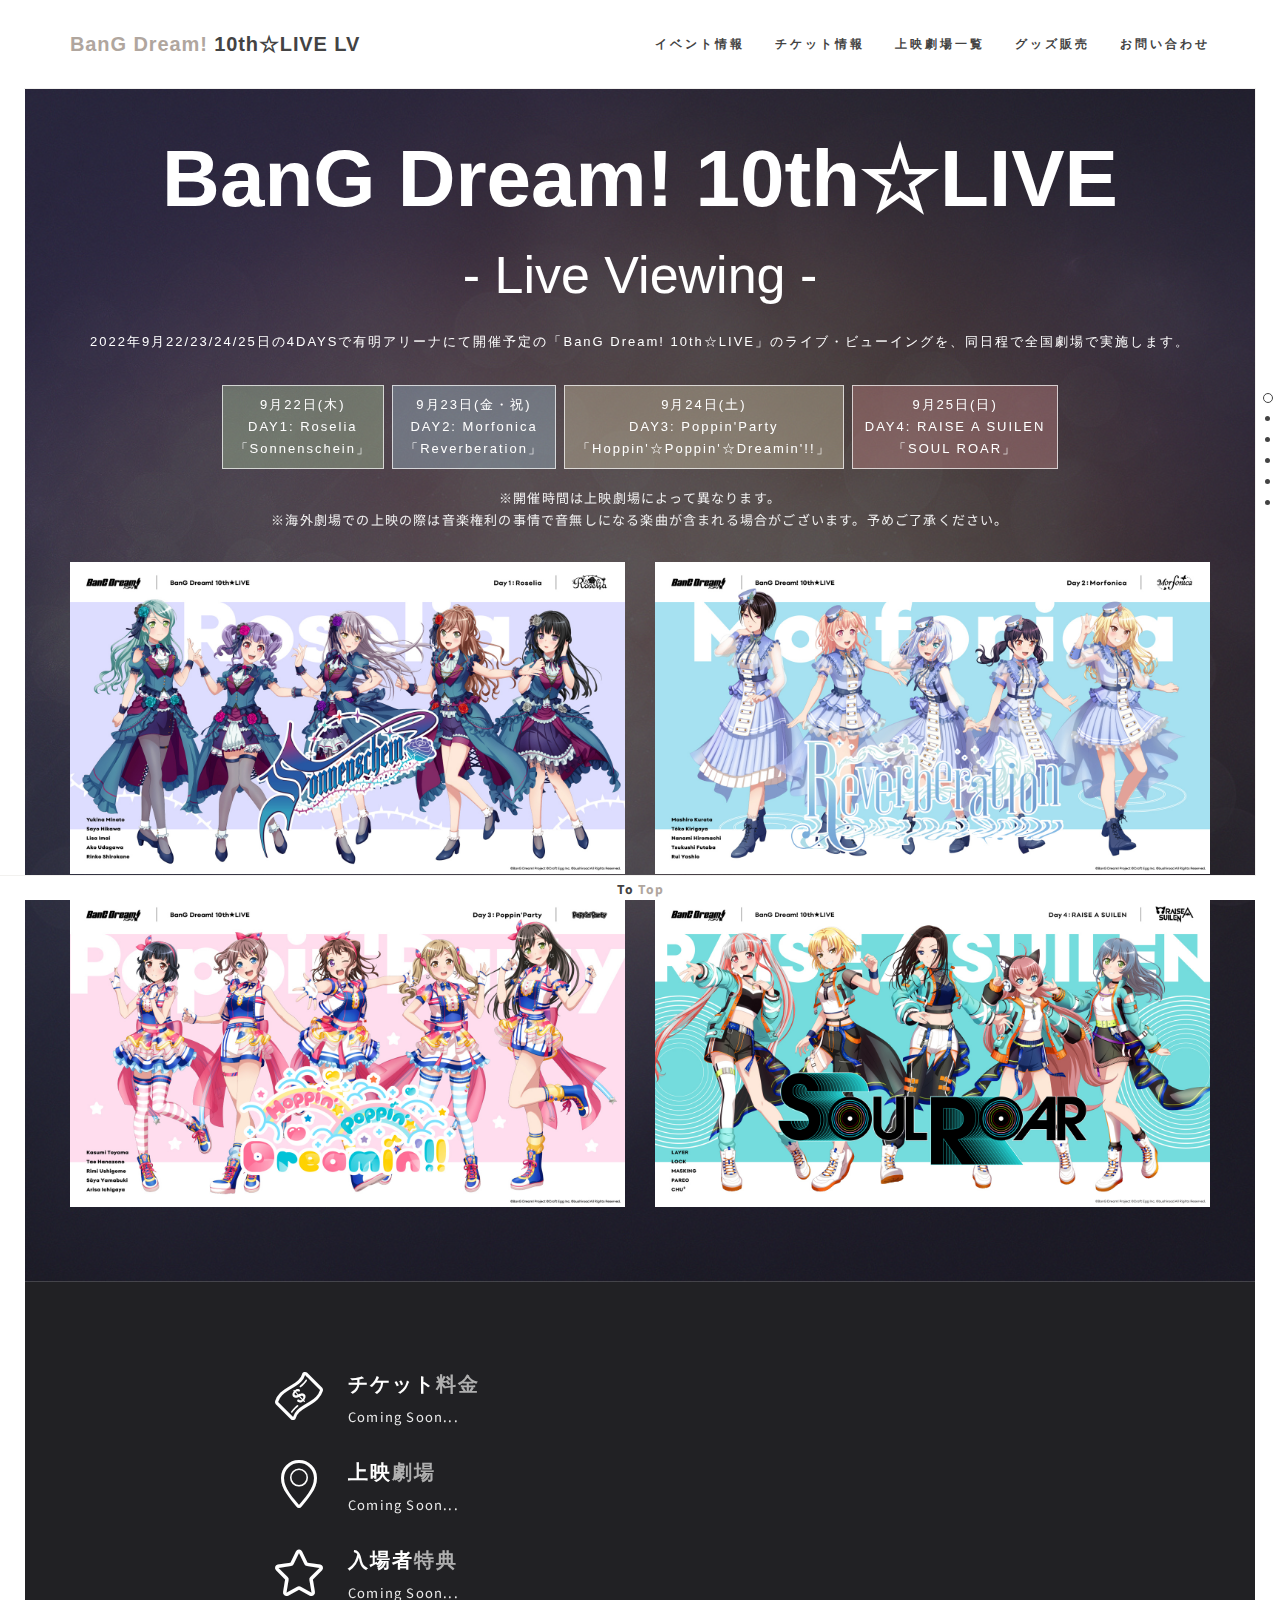
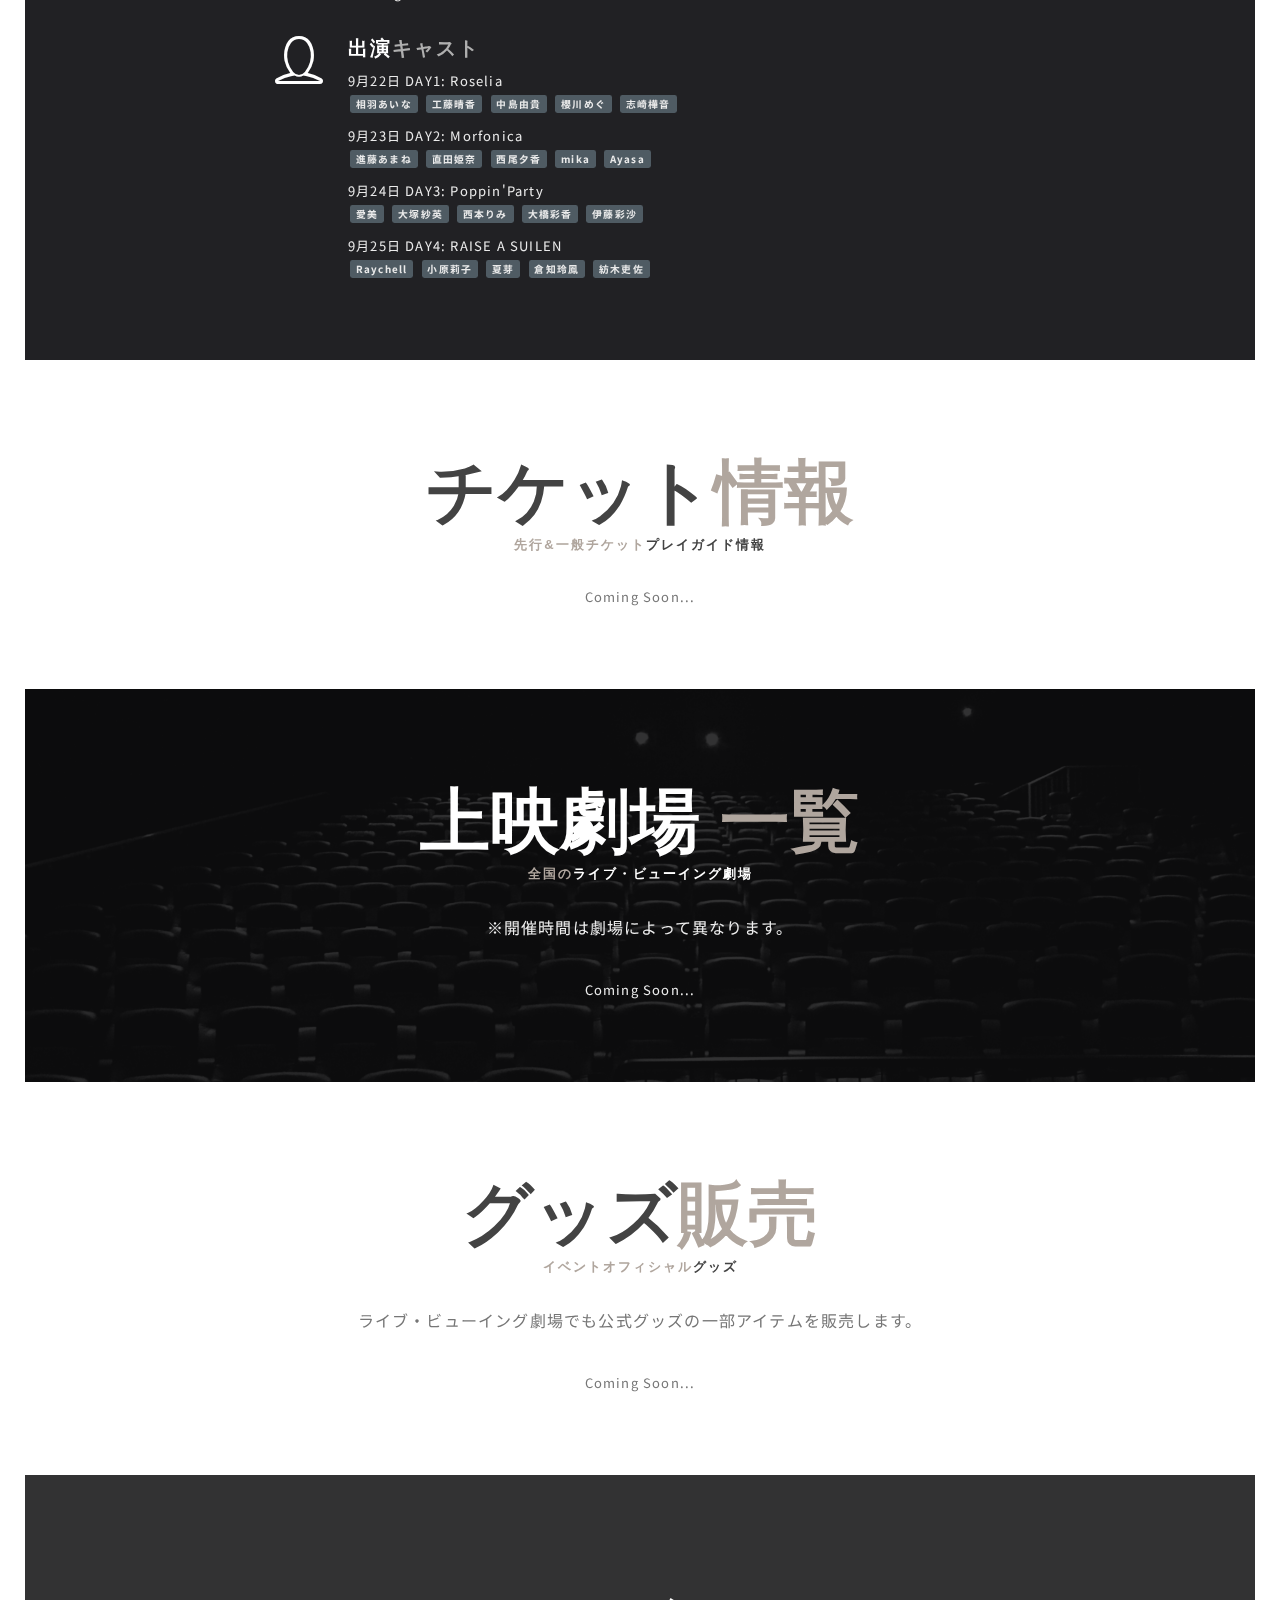
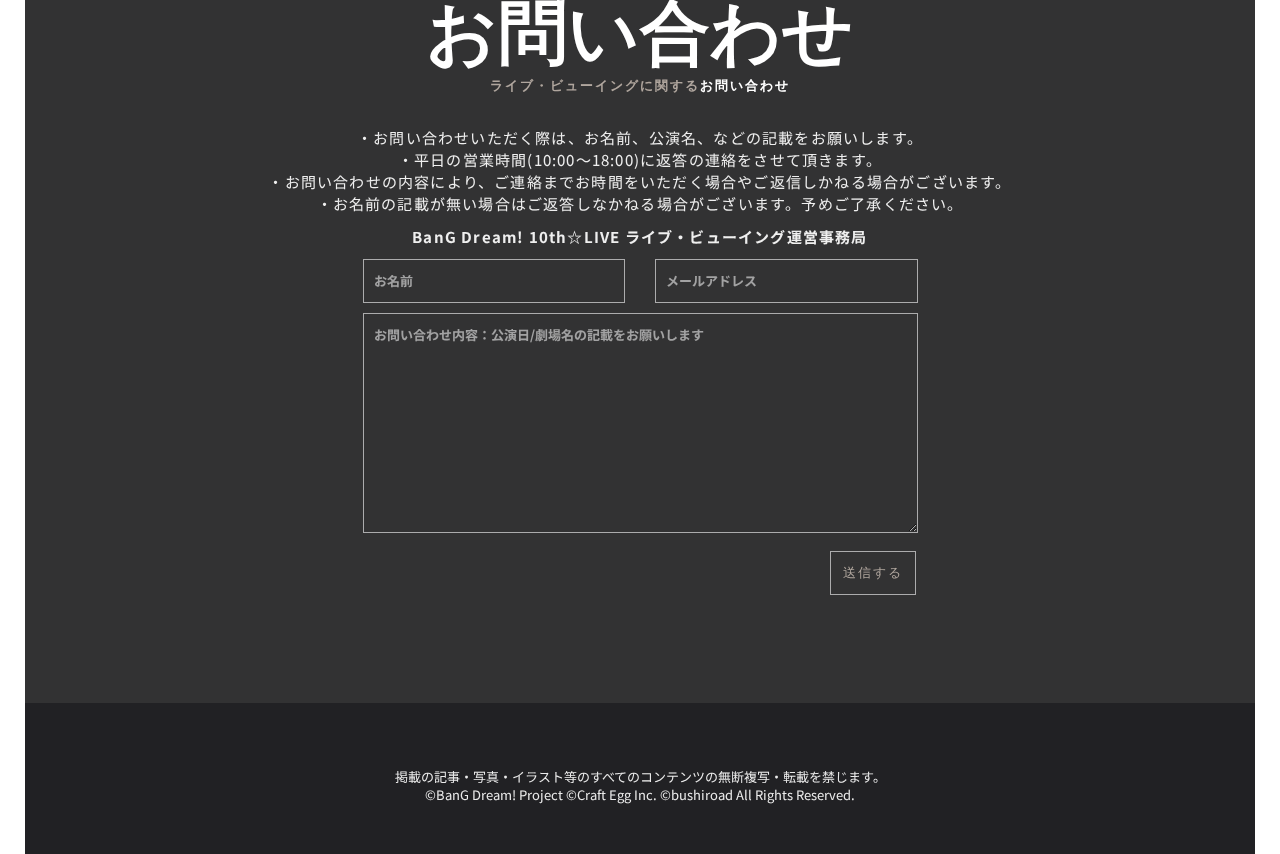
==== commit 54ff120f: "COming Soon状態" ====
--- a/index.html
+++ b/index.html
@@ -120,12 +120,6 @@
 								<div class="col-content">
 									<h4>チケット<span class="highlight">料金</span></h4>
 									<p>Coming Soon...</p>
-									<!--<p>6月18日(土)：RAISE A SUILEN x Morfonica ｢Mythology Chapter 2｣ (ツーマンライブ)<br>
-6月19日(日)：RAISE A SUILEN LIVE 2022 ｢OVERKILL｣ (単独ライブ)</p>
-									<p>先行/一般/当日 4,300円 (税込/全席指定) ※劇場LV特典あり</p>
-									<p><a href="#playguide">
-									  <button type="button" class="btn btn-primary heading border-heading"><i class="li_paperplane"></i> チケット情報</button>
-									</a></p> -->
 								</div>
 							</div>
 							
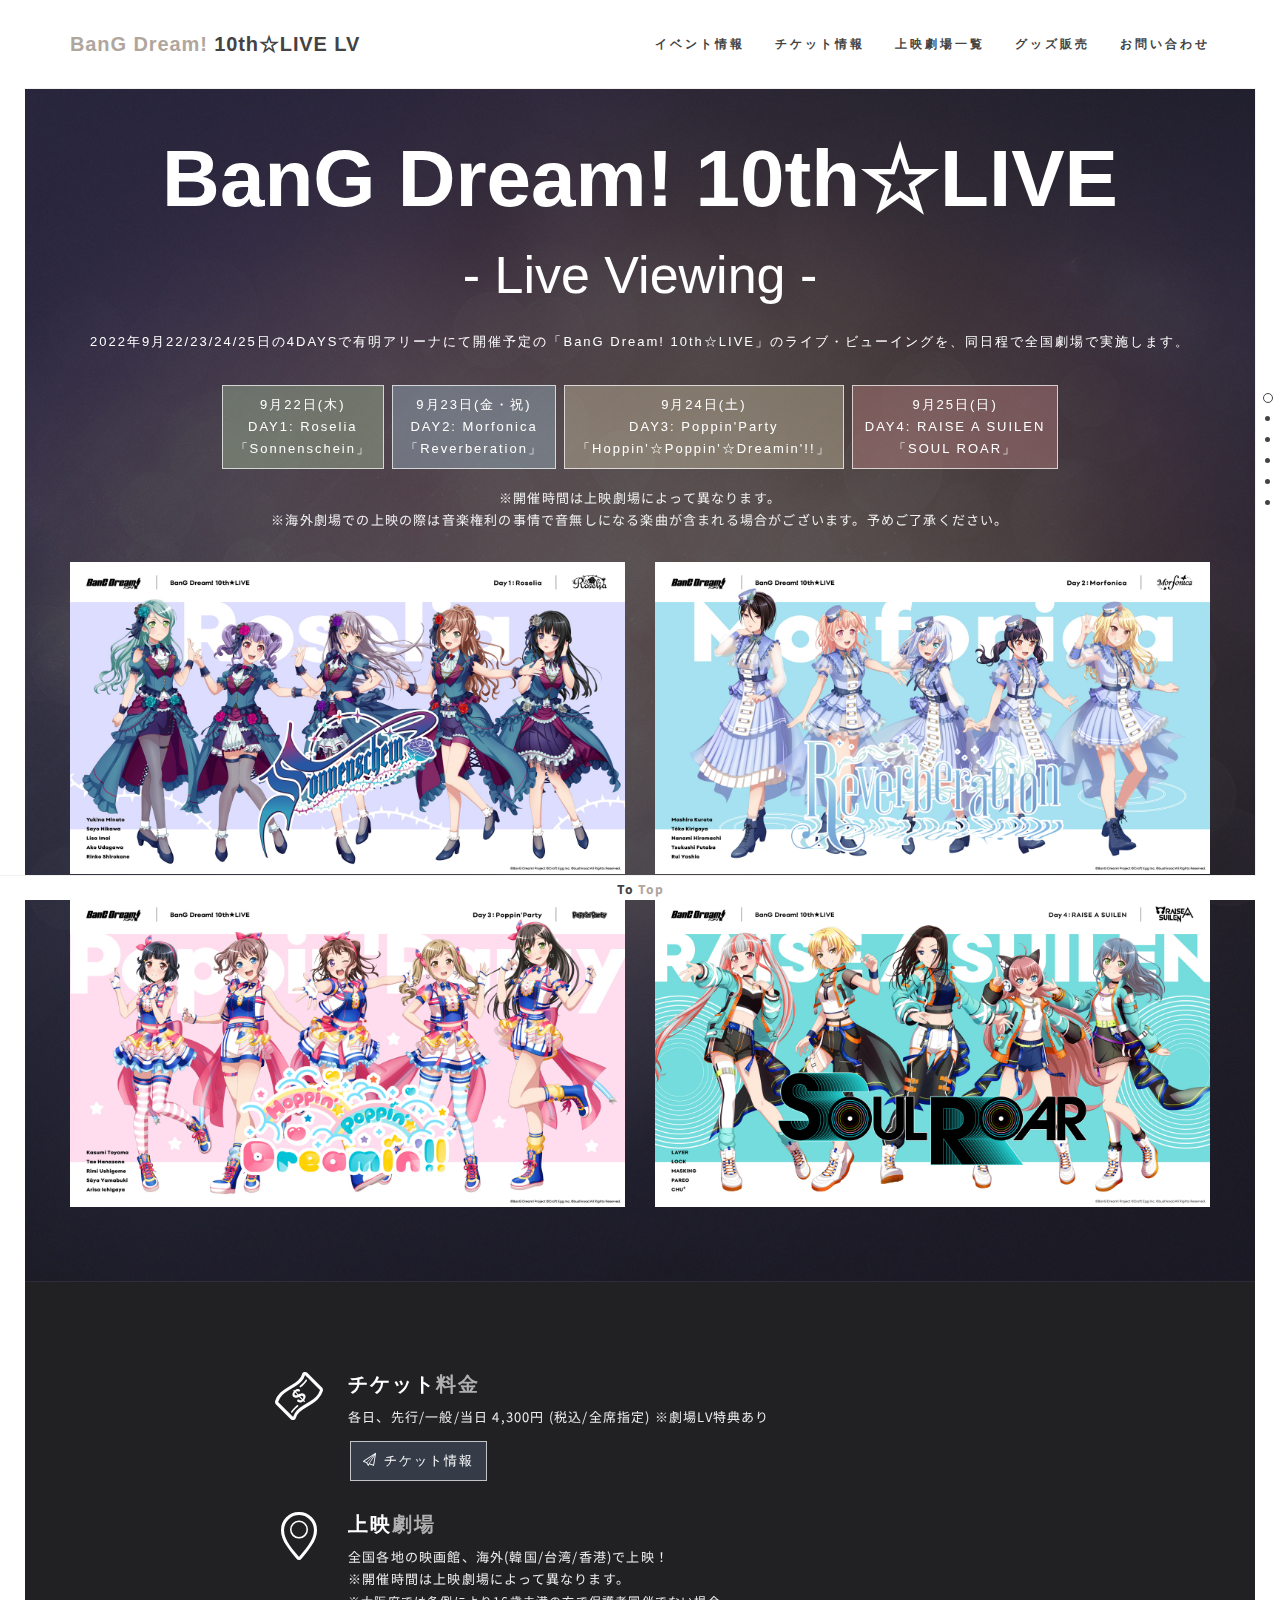
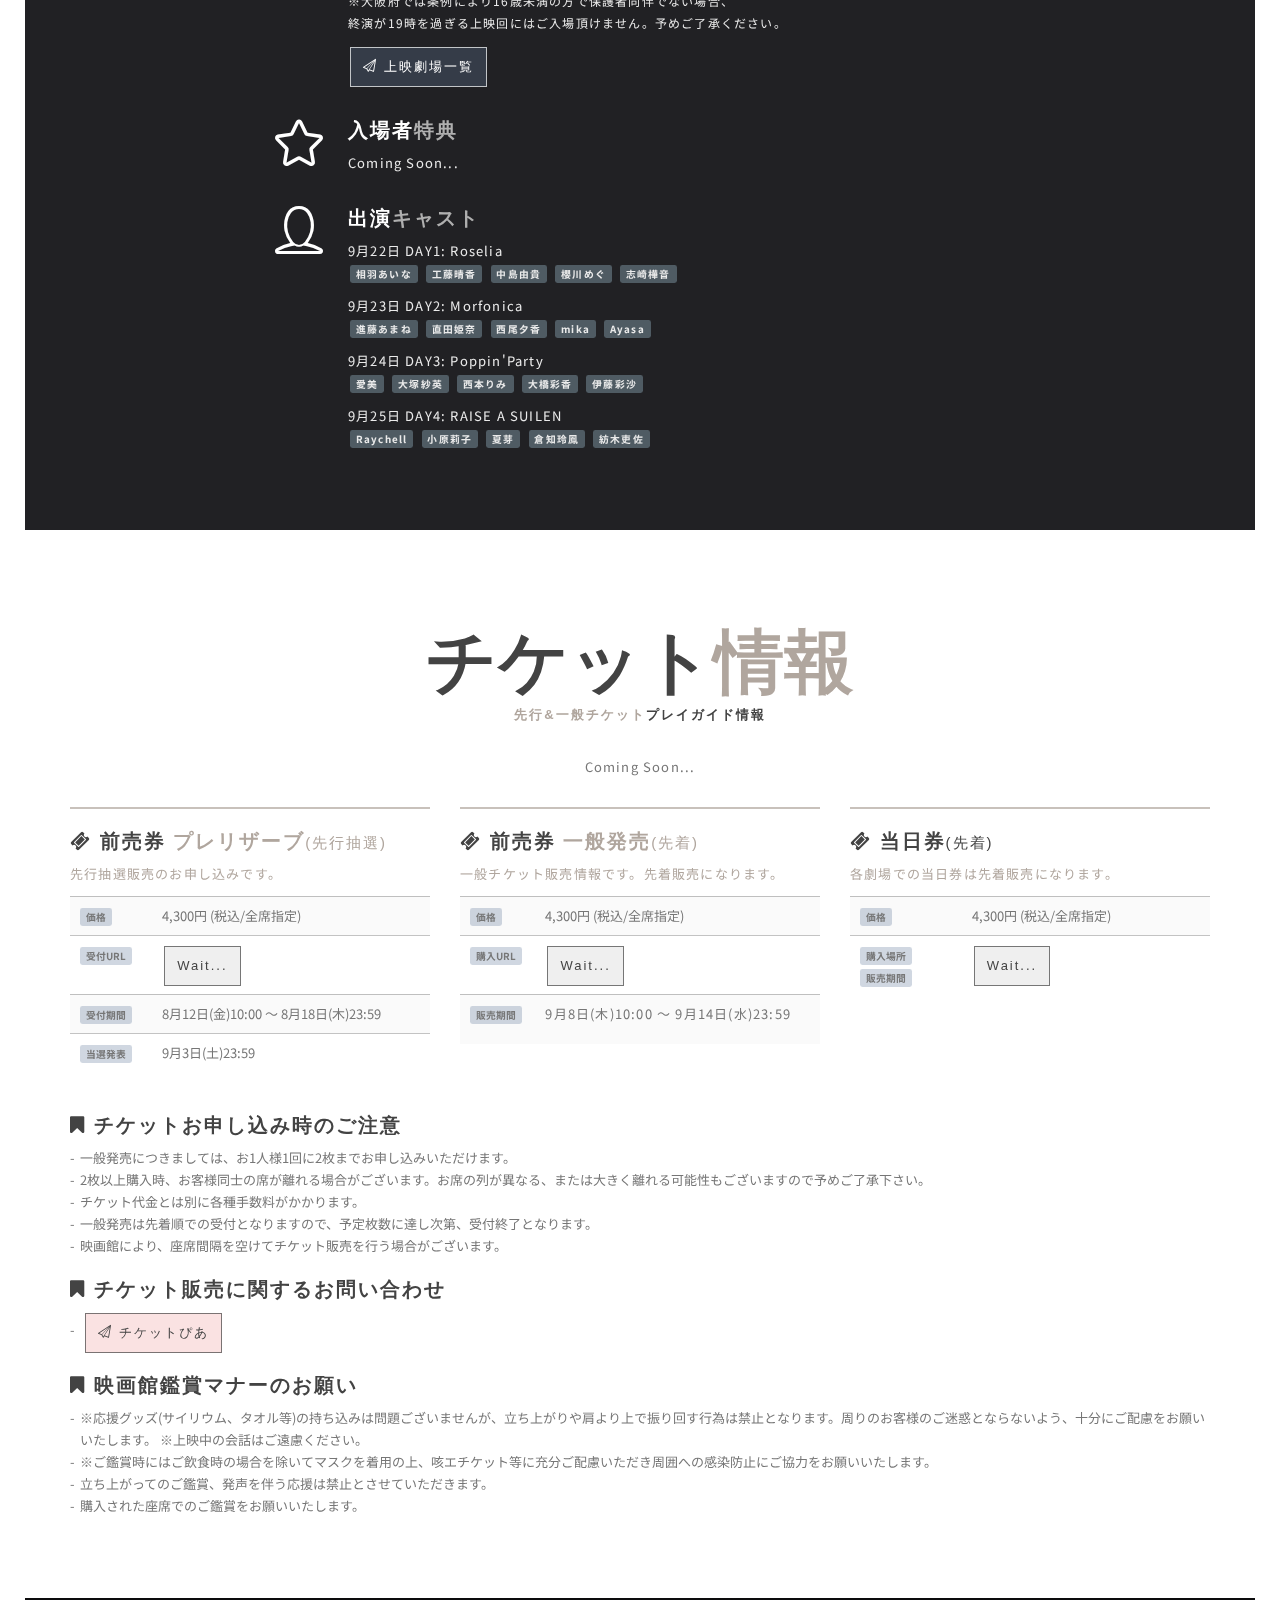
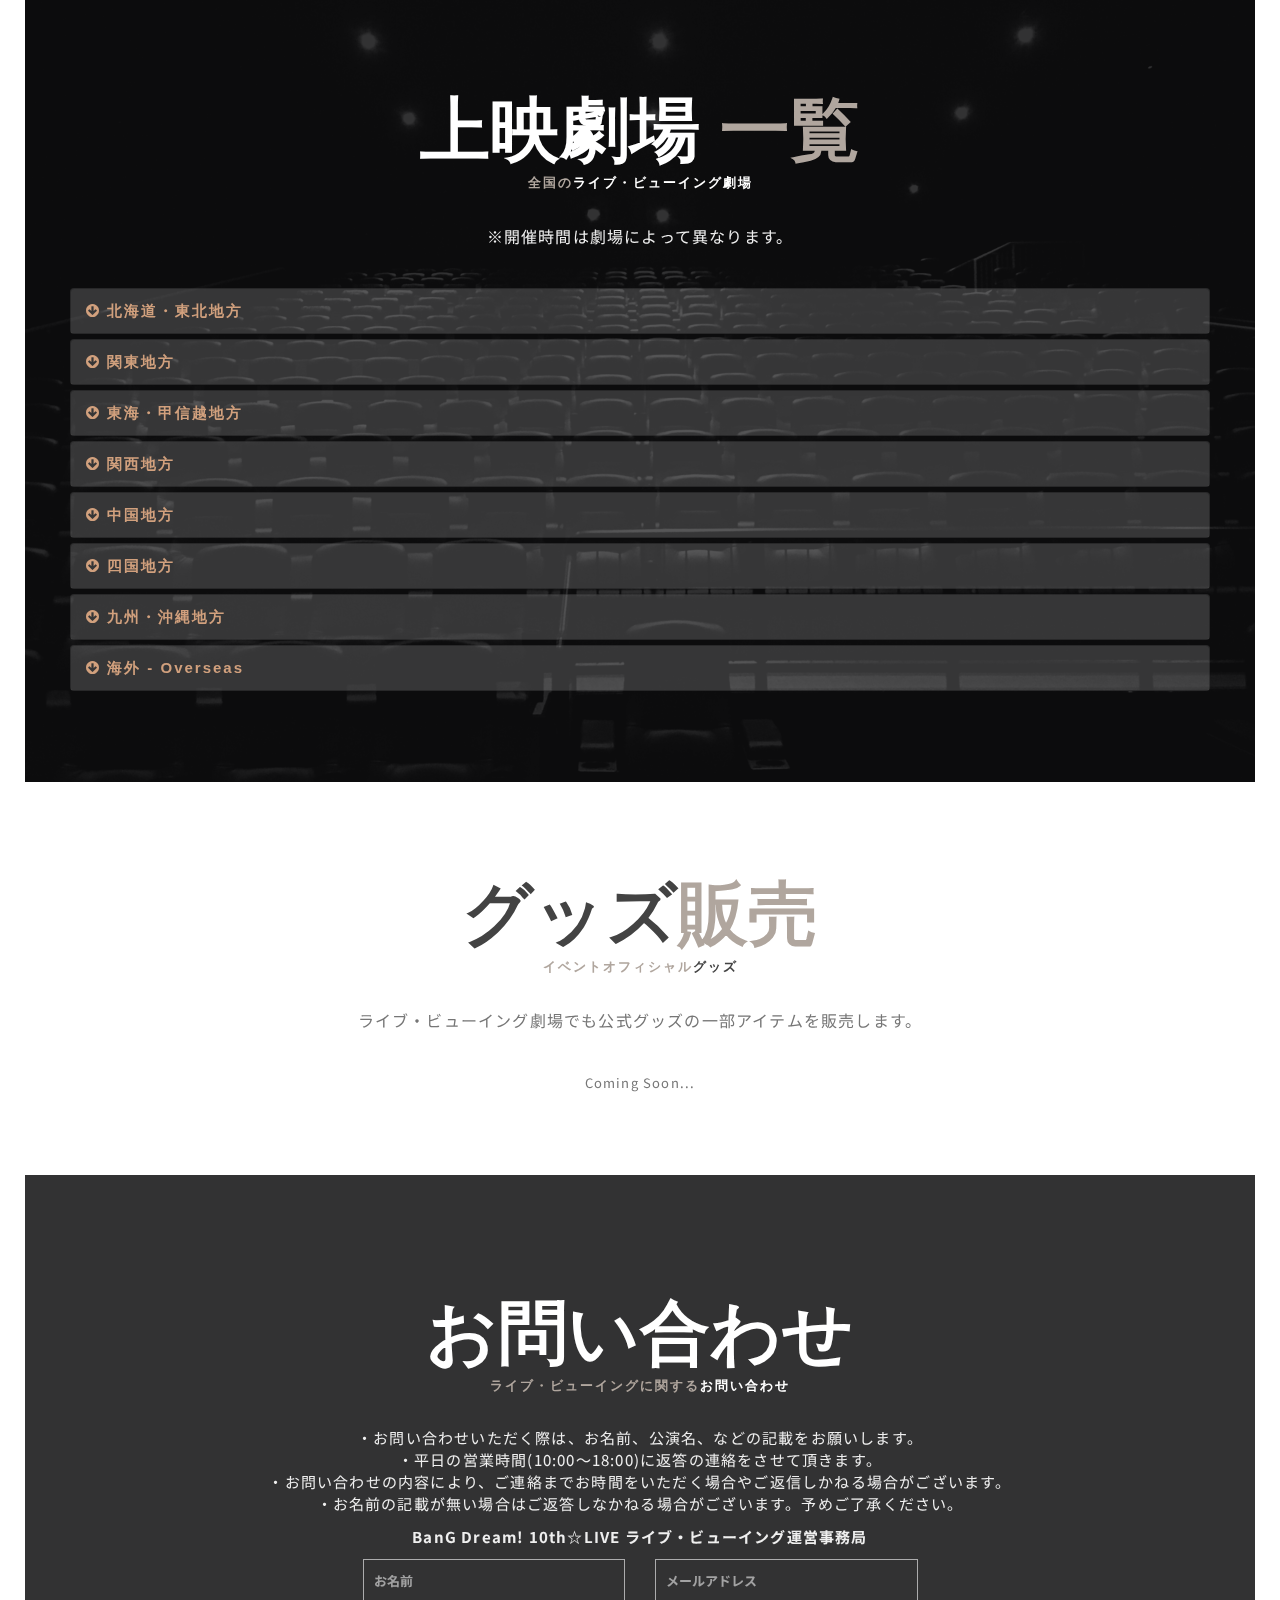
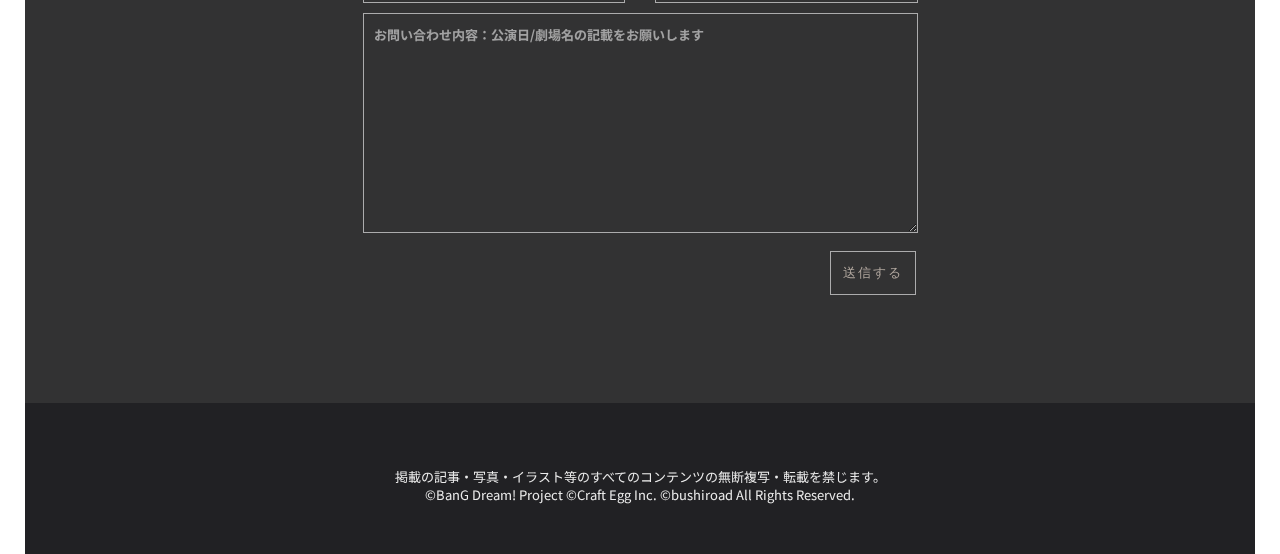
==== commit 8196728d: "初期公開" ====
--- a/index.html
+++ b/index.html
@@ -119,7 +119,10 @@
 								</div>
 								<div class="col-content">
 									<h4>チケット<span class="highlight">料金</span></h4>
-									<p>Coming Soon...</p>
+									<p>各日、先行/一般/当日 4,300円 (税込/全席指定) ※劇場LV特典あり</p>
+									<p><a href="#playguide">
+									  <button type="button" class="btn btn-primary heading border-heading"><i class="li_paperplane"></i> チケット情報</button>
+									</a></p>
 								</div>
 							</div>
 							
@@ -132,14 +135,13 @@
 								</div>
 								<div class="col-content">
 									<h4>上映<span class="highlight">劇場</span></h4>
-									<p>Coming Soon...</p>
-									<!-- <p>全国各地の映画館、海外(韓国/台湾/香港)で上映！<br>
+									<p>全国各地の映画館、海外(韓国/台湾/香港)で上映！<br>
 										※開催時間は上映劇場によって異なります。<br>
 <span class="small">※大阪府では条例により16歳未満の方で保護者同伴でない場合、<br>
 終演が19時を過ぎる上映回にはご入場頂けません。予めご了承ください。</span></p>
 									<p><a href="#venue">
 									  <button type="button" class="btn btn-primary heading border-heading"><i class="li_paperplane"></i> 上映劇場一覧</button>
-									</a></p> -->
+									</a></p>
 								</div>
 							</div>
 							
@@ -192,7 +194,6 @@
 						<h2>チケット<span class="highlight">情報</span></h2>
 						<p class="header-details"><span class="highlight">先行&amp;一般チケット</span>プレイガイド情報</p>
 						<p class="text-center">Coming Soon...</p>
-						<!--
 						<div class="row">
 							
 							<div class="col-md-4 top-line">
@@ -206,17 +207,17 @@
 		</tr>
 										<tr>
 											<td><span class="label label-primary">受付URL</span></td>
-			<td><a href="https://t.pia.jp/pia/artist/artists.do?artistsCd=I8290005" target="_blank"><button type="button" class="btn btn-danger heading border-heading">発売中</button></a>
-			   <button type="button" class="btn heading border-heading">終了</button>
+			<td><!--<a href="https://t.pia.jp/pia/artist/artists.do?artistsCd=I8290005" target="_blank"><button type="button" class="btn btn-danger heading border-heading">発売中</button></a>-->
+				<button type="button" class="btn heading border-heading">Wait...</button>
 		 			</td>
 		</tr>
 		<tr class="active">
 			<td><span class="label label-primary">受付期間</span></td>
-			<td>4月28日(木)10:00 ～ 5月8日(日)23:59</td>
+			<td>8月12日(金)10:00 ～ 8月18日(木)23:59</td>
 		</tr>
 		<tr>
 			<td><span class="label label-primary">当選発表</span></td>
-			<td>5月16日(月)18:00 予定</td>
+			<td>9月3日(土)23:59</td>
 		</tr>
 	</tbody>
 								</table>
@@ -238,7 +239,7 @@
 		</tr>
 		<tr class="active">
 			<td><span class="label label-primary">販売期間</span></td>
-			<td>5月26日(木)10:00 ～ 6月14日(火)23:59</td>
+			<td><p>9月8日(木)10:00 ～ 9月14日(水)23:59</p></td>
 		</tr>
 	</tbody>
 								</table>
@@ -255,7 +256,8 @@
 		<tr>
 			<td><span class="label label-primary">購入場所</span><br>
 <span class="label label-primary">販売期間</span></td>
-			<td>6月17日(金) ～ 各劇場で随時発売開始</td>
+			<td><button type="button" class="btn heading border-heading">Wait...</button>
+				<!-- 6月17日(金) ～ 各劇場で随時発売開始 --></td>
 		</tr>
 	</tbody>
 								</table>
@@ -263,8 +265,7 @@
 							</div>
 							
 						</div>
--->
-						<!--
+
 						<h4><i class="fa fa-bookmark "></i> チケットお申し込み時のご注意</h4>
 						<ul class="simple">
 						<li>一般発売につきましては、お1人様1回に2枚までお申し込みいただけます。</li>
@@ -287,7 +288,7 @@
 <li>立ち上がってのご鑑賞、発声を伴う応援は禁止とさせていただきます。</li>
 <li>購入された座席でのご鑑賞をお願いいたします。</li>
 						</ul>
--->
+
 					</div>
 				</div>
 			</div>
@@ -303,10 +304,8 @@
 						<h2>上映劇場 <span class="highlight">一覧</span></h2>
 						<p class="header-details"><span class="highlight">全国の</span>ライブ・ビューイング劇場</p>
 						<p class="lead">※開催時間は劇場によって異なります。</p>
-						<p class="text-center">Coming Soon...</p>
-						<!--
 						<div class="row">
-    <div class="col-md-8 col-md-offset-2">
+    <div class="col-md-12">
         <div class="panel-group">
 <div class="panel panel-default">
 <div class="panel-heading">
@@ -333,7 +332,7 @@
 <td>イオンシネマ旭川駅前 <a href="https://www.aeoncinema.com/cinema/asahikawa/" target="_blank"><span class="label label-default">WEB</span></a></td>
 <td><a target="_blank"  href="tel:0166-74-6411"><i class="fa fa-phone"></i> 0166-74-6411</a></td>
 <td>
-<div><span class="label label-info">6/18(土)</span>	<span class="label label-danger">6/19(日)</span></div>
+<div><span class="label label-info">9/22(木)</span>　<span class="label label-danger">9/23(金)</span>　<span class="label label-danger">9/24(土)</span>　<span class="label label-danger">9/25(日)</span></div>
 </td>
 </tr>
 <tr>
@@ -341,7 +340,7 @@
 <td>イオンシネマ新利府 <a href="https://www.aeoncinema.com/cinema/rifu/" target="_blank"><span class="label label-default">WEB</span></a></td>
 <td><a target="_blank"  href="tel:022-349-5990"><i class="fa fa-phone"></i> 022-349-5990</a></td>
 <td>
-<div><span class="label label-info">6/18(土)</span>	<span class="label label-danger">6/19(日)</span></div>
+<div><span class="label label-info">9/22(木)</span>　<span class="label label-danger">9/23(金)</span>　<span class="label label-danger">9/24(土)</span>　<span class="label label-danger">9/25(日)</span></div>
 </td>
 </tr>
 <tr class="active">
@@ -349,7 +348,7 @@
 <td>イオンシネマ天童 <a href="https://www.aeoncinema.com/cinema/tendo/" target="_blank"><span class="label label-default">WEB</span></a></td>
 <td><a target="_blank"  href="tel:023-665-1166"><i class="fa fa-phone"></i> 023-665-1166</a></td>
 <td>
-<div><span class="label label-info">6/18(土)</span>	<span class="label label-danger">6/19(日)</span></div>
+<div><span class="label label-info">9/22(木)</span>　<span class="label label-danger">9/23(金)</span>　<span class="label label-danger">9/24(土)</span>　<span class="label label-danger">9/25(日)</span></div>
 </td>
 </tr>
 <tr>
@@ -357,7 +356,7 @@
 <td>イオンシネマ福島 <a href="https://www.aeoncinema.com/cinema/fukushima/" target="_blank"><span class="label label-default">WEB</span></a></td>
 <td><a target="_blank"  href="tel:024-533-0740"><i class="fa fa-phone"></i> 024-533-0740</a></td>
 <td>
-<div><span class="label label-info">6/18(土)</span>	<span class="label label-danger">6/19(日)</span></div>
+<div><span class="label label-info">9/22(木)</span>　<span class="label label-danger">9/23(金)</span>　<span class="label label-danger">9/24(土)</span>　<span class="label label-danger">9/25(日)</span></div>
 </td>
 </tr>
 </tbody>
@@ -388,18 +387,10 @@
 <tbody>
 <tr class="active">
 <td>茨城県</td>
-<td>TOHOシネマズ　ひたちなか <a href="https://hlo.tohotheater.jp/net/schedule/024/TNPI2000J01.do" target="_blank"><span class="label label-default">WEB</span></a></td>
+<td>TOHOシネマズひたちなか <a href="https://hlo.tohotheater.jp/net/schedule/024/TNPI2000J01.do" target="_blank"><span class="label label-default">WEB</span></a></td>
 <td><a target="_blank"  href="tel:0570-783-018"><i class="fa fa-phone"></i> 0570-783-018</a></td>
 <td>
-<div><span class="label label-info">6/18(土)</span>	<span class="label label-danger">6/19(日)</span></div>
-</td>
-</tr>
-<tr>
-<td>茨城県</td>
-<td>シネプレックスつくば <a href="https://www.unitedcinemas.jp/tsukuba/index.html" target="_blank"><span class="label label-default">WEB</span></a></td>
-<td><a target="_blank"  href="tel:0570-783-122"><i class="fa fa-phone"></i> 0570-783-122</a></td>
-<td>
-<div><span class="label label-info">6/18(土)</span>	<span class="label label-danger">6/19(日)</span></div>
+<div><span class="label label-info">9/22(木)</span>　<span class="label label-danger">9/23(金)</span>　<span class="label label-danger">9/24(土)</span>　<span class="label label-danger">9/25(日)</span></div>
 </td>
 </tr>
 <tr class="active">
@@ -407,47 +398,39 @@
 <td>イオンシネマ高崎 <a href="https://www.aeoncinema.com/cinema/takasaki/" target="_blank"><span class="label label-default">WEB</span></a></td>
 <td><a target="_blank"  href="tel:027-310-9702"><i class="fa fa-phone"></i> 027-310-9702</a></td>
 <td>
-<div><span class="label label-info">6/18(土)</span>	<span class="label label-danger">6/19(日)</span></div>
-</td>
-</tr>
-<tr>
-    <td>群馬県</td>
-    <td>MOVIX伊勢崎 <a href="https://www.smt-cinema.com/site/isesaki/index.html" target="_blank"><span class="label label-default">WEB</span></a></td>
-    <td><a target="_blank"  href="tel:050-6865-3212"><i class="fa fa-phone"></i> 050-6865-3212</a></td>
-    <td>
-    <div><span class="label label-info">6/18(土)</span>	<span class="label label-danger">6/19(日)</span></div>
-    </td>
-    </tr>
+<div><span class="label label-info">9/22(木)</span>　<span class="label label-danger">9/23(金)</span>　<span class="label label-danger">9/24(土)</span>　<span class="label label-danger">9/25(日)</span></div>
+</td>
+</tr>
+<tr>
+<td>埼玉県</td>
+<td>シネプレックス幸手 <a href="https://www.unitedcinemas.jp/satte/about-theater.html" target="_blank"><span class="label label-default">WEB</span></a></td>
+<td><a target="_blank"  href="tel:0570-783-733"><i class="fa fa-phone"></i> 0570-783-733</a></td>
+<td>
+<div><span class="label label-info">9/22(木)</span>　<span class="label label-danger">9/23(金)</span>　<span class="label label-danger">9/24(土)</span>　<span class="label label-danger">9/25(日)</span></div>
+</td>
+</tr>
+<tr>
+<td>埼玉県</td>
+<td>イオンシネマ大宮 <a href="https://cinema.aeoncinema.com/wm/ohmiya/" target="_blank"><span class="label label-default">WEB</span></a></td>
+<td><a target="_blank"  href="tel:048-654-9494"><i class="fa fa-phone"></i> 048-654-9494</a></td>
+<td>
+<div><span class="label label-info">9/22(木)</span>　<span class="label label-danger">9/23(金)</span>　<span class="label label-danger">9/24(土)</span>　<span class="label label-danger">9/25(日)</span></div>
+</td>
+</tr>
 <tr class="active">
 <td>埼玉県</td>
 <td>イオンシネマ熊谷 <a href="https://www.aeoncinema.com/cinema/kumagaya/" target="_blank"><span class="label label-default">WEB</span></a></td>
 <td><a target="_blank"  href="tel:048-526-0707"><i class="fa fa-phone"></i> 048-526-0707</a></td>
 <td>
-    <div><span class="label label-info">6/18(土)</span>	<span class="label label-danger">6/19(日)</span></div>
-</td>
-</tr>
-<tr>
-<td>埼玉県</td>
-<td>イオンシネマ大宮 <a href="https://cinema.aeoncinema.com/wm/ohmiya/" target="_blank"><span class="label label-default">WEB</span></a></td>
-<td><a target="_blank"  href="tel:048-654-9494"><i class="fa fa-phone"></i> 048-654-9494</a></td>
-<td>
-<div><span class="label label-info">6/18(土)</span>	<span class="label label-danger">6/19(日)</span></div>
-</td>
-</tr>
-<tr class="active">
-<td>埼玉県</td>
-<td>MOVIX三郷 <a href="https://www.smt-cinema.com/site/misato/" target="_blank"><span class="label label-default">WEB</span></a></td>
-<td><a target="_blank"  href="tel:050-6861-4255"><i class="fa fa-phone"></i> 050-6861-4255</a></td>
-<td>
-<div><span class="label label-info">6/18(土)</span>	<span class="label label-default cancel">6/19(日)</span></div>
-</td>
-</tr>
-<tr>
-<td>埼玉県</td>
-<td>シネプレックス幸手 <a href="https://www.unitedcinemas.jp/satte/about-theater.html" target="_blank"><span class="label label-default">WEB</span></a></td>
-<td><a target="_blank"  href="tel:0570-783-733"><i class="fa fa-phone"></i> 0570-783-733</a></td>
-<td>
-<div><span class="label label-info">6/18(土)</span>	<span class="label label-danger">6/19(日)</span></div>
+    <div><span class="label label-info">9/22(木)</span>　<span class="label label-danger">9/23(金)</span>　<span class="label label-danger">9/24(土)</span>　<span class="label label-danger">9/25(日)</span></div>
+</td>
+</tr>
+<tr class="active">
+<td>千葉県</td>
+<td>MOVIX柏の葉 <a href="https://www.smt-cinema.com/site/kashiwanoha/" target="_blank"><span class="label label-default">WEB</span></a></td>
+<td><a target="_blank"  href="tel:050-6865-3401"><i class="fa fa-phone"></i> 050-6865-3401</a></td>
+<td>
+<div><span class="label label-info">9/22(木)</span>　<span class="label label-danger">9/23(金)</span>　<span class="label label-danger">9/24(土)</span>　<span class="label label-danger">9/25(日)</span></div>
 </td>
 </tr>
 <tr class="active">
@@ -455,15 +438,15 @@
 <td>TOHOシネマズ市原 <a href="https://hlo.tohotheater.jp/net/schedule/071/TNPI2000J01.do" target="_blank"><span class="label label-default">WEB</span></a></td>
 <td><a target="_blank"  href="tel:050-6868-5058"><i class="fa fa-phone"></i> 050-6868-5058</a></td>
 <td>
-<div><span class="label label-info">6/18(土)</span>	<span class="label label-danger">6/19(日)</span></div>
+<div><span class="label label-info">9/22(木)</span>　<span class="label label-danger">9/23(金)</span>　<span class="label label-danger">9/24(土)</span>　<span class="label label-danger">9/25(日)</span></div>
 </td>
 </tr>
 <tr>
 <td>千葉県</td>
-<td>TOHOシネマズ流山おおたかの森 <a href="https://hlo.tohotheater.jp/net/schedule/035/TNPI2000J01.do" target="_blank"><span class="label label-default">WEB</span></a></td>
-<td><a target="_blank"  href="tel:0570-783-018"><i class="fa fa-phone"></i> 0570-783-018</a></td>
-<td>
-<div><span class="label label-info">6/18(土)</span>	<span class="label label-default cancel">6/19(日)</span></div>
+<td>イオンシネマ千葉ニュータウン <a href="https://www.aeoncinema.com/cinema/chiba/" target="_blank"><span class="label label-default">WEB</span></a></td>
+<td><a target="_blank"  href="tel:0476-40-7887"><i class="fa fa-phone"></i> 0476-40-7887</a></td>
+<td>
+<div><span class="label label-info">9/22(木)</span>　<span class="label label-danger">9/23(金)</span>　<span class="label label-danger">9/24(土)</span>　<span class="label label-danger">9/25(日)</span></div>
 </td>
 </tr>
 <tr class="active">
@@ -471,55 +454,23 @@
     <td>イオンシネマ幕張新都心 <a href="https://www.aeoncinema.com/cinema/makuhari/" target="_blank"><span class="label label-default">WEB</span></a></td>
     <td><a target="_blank"  href="tel:043-213-3500"><i class="fa fa-phone"></i> 043-213-3500</a></td>
     <td>
-    <div><span class="label label-info">6/18(土)</span>	<span class="label label-danger">6/19(日)</span></div>
+    <div><span class="label label-info">9/22(木)</span>　<span class="label label-danger">9/23(金)</span>　<span class="label label-danger">9/24(土)</span>　<span class="label label-danger">9/25(日)</span></div>
     </td>
     </tr>
-<tr>
-<td>千葉県</td>
-<td>イオンシネマ千葉ニュータウン <a href="https://www.aeoncinema.com/cinema/chiba/" target="_blank"><span class="label label-default">WEB</span></a></td>
-<td><a target="_blank"  href="tel:0476-40-7887"><i class="fa fa-phone"></i> 0476-40-7887</a></td>
-<td>
-<div><span class="label label-info">6/18(土)</span>	<span class="label label-danger">6/19(日)</span></div>
-</td>
-</tr>
-<tr class="active">
-<td>千葉県</td>
-<td>MOVIX柏の葉 <a href="https://www.smt-cinema.com/site/kashiwanoha/" target="_blank"><span class="label label-default">WEB</span></a></td>
-<td><a target="_blank"  href="tel:050-6865-3401"><i class="fa fa-phone"></i> 050-6865-3401</a></td>
-<td>
-<div><span class="label label-info">6/18(土)</span>	<span class="label label-danger">6/19(日)</span></div>
-</td>
-</tr>
-<tr>
-<td>東京都</td>
-<td>TOHOシネマズ錦糸町 <a href="https://hlo.tohotheater.jp/net/schedule/029/TNPI2000J01.do" target="_blank"><span class="label label-default">WEB</span></a></td>
-<td><a target="_blank"  href="tel:03-5637-1040"><i class="fa fa-phone"></i> 03-5637-1040</a></td>
-<td>
-<div><span class="label label-info">6/18(土)</span>	<span class="label label-danger">6/19(日)</span></div>
-</td>
-</tr>
-<tr class="active">
-<td>東京都</td>
-<td>イオンシネマ板橋 <a href="https://www.aeoncinema.com/cinema/itabashi/" target="_blank"><span class="label label-default">WEB</span></a></td>
-<td><a target="_blank"  href="tel:03-3937-1551"><i class="fa fa-phone"></i> 03-3937-1551</a></td>
-<td>
-<div><span class="label label-info">6/18(土)</span>	<span class="label label-danger">6/19(日)</span></div>
-</td>
-</tr>
 <tr>
 <td>東京都</td>
 <td>新宿ピカデリー <a href="http://www.smt-cinema.com/site/shinjuku/" target="_blank"><span class="label label-default">WEB</span></a></td>
 <td><a target="_blank"  href="tel:050-6861-3011"><i class="fa fa-phone"></i> 050-6861-3011</a></td>
 <td>
-<div><span class="label label-info">6/18(土)</span>	<span class="label label-danger">6/19(日)</span></div>
-</td>
-</tr>
-<tr class="active">
+<div><span class="label label-info">9/22(木)</span></div>
+</td>
+</tr>
+<tr>
 <td>東京都</td>
-<td>MOVIX昭島 <a href="https://www.smt-cinema.com/site/akishima/" target="_blank"><span class="label label-default">WEB</span></a></td>
-<td><a target="_blank"  href="tel:050-6861-0325"><i class="fa fa-phone"></i> 050-6861-0325</a></td>
-<td>
-<div><span class="label label-info">6/18(土)</span>	<span class="label label-danger">6/19(日)</span></div>
+<td>グランドシネマサンシャイン池袋 <a href="https://www.unitedcinemas.jp/odaiba/index.html" target="_blank"><span class="label label-default">WEB</span></a></td>
+<td><a target="_blank"  href="tel:03-6915-2722"><i class="fa fa-phone"></i> 03-6915-2722</a></td>
+<td>
+<div><span class="label label-info">9/22(木)</span></div>
 </td>
 </tr>
 <tr>
@@ -527,23 +478,63 @@
 <td>ユナイテッド・シネマ アクアシティお台場 <a href="https://www.unitedcinemas.jp/odaiba/index.html" target="_blank"><span class="label label-default">WEB</span></a></td>
 <td><a target="_blank"  href="tel:0570-783-804"><i class="fa fa-phone"></i> 0570-783-804</a></td>
 <td>
-<div><span class="label label-info">6/18(土)</span>	<span class="label label-danger">6/19(日)</span></div>
-</td>
-</tr>	
+<div><span class="label label-info">9/22(木)</span>　<span class="label label-danger">9/23(金)</span>　<span class="label label-danger">9/24(土)</span>　<span class="label label-danger">9/25(日)</span></div>
+</td>
+</tr>
 <tr class="active">
     <td>東京都</td>
     <td>TOHOシネマズ南大沢 <a href="https://hlo.tohotheater.jp/net/schedule/006/TNPI2000J01.do" target="_blank"><span class="label label-default">WEB</span></a></td>
     <td><a target="_blank"  href="tel:050-6868-5016"><i class="fa fa-phone"></i> 050-6868-5016</a></td>
     <td>
-    <div><span class="label label-info">6/18(土)</span>	<span class="label label-danger">6/19(日)</span></div>
+    <div><span class="label label-info">9/22(木)</span>　<span class="label label-danger">9/23(金)</span>　<span class="label label-danger">9/24(土)</span>　<span class="label label-danger">9/25(日)</span></div>
     </td>
-    </tr> 	
+    </tr>
+<tr>
+<td>東京都</td>
+<td>TOHOシネマズ錦糸町 <a href="https://hlo.tohotheater.jp/net/schedule/029/TNPI2000J01.do" target="_blank"><span class="label label-default">WEB</span></a></td>
+<td><a target="_blank"  href="tel:03-5637-1040"><i class="fa fa-phone"></i> 03-5637-1040</a></td>
+<td>
+<div><span class="label label-info">9/22(木)</span>　<span class="label label-danger">9/23(金)</span>　<span class="label label-danger">9/24(土)</span>　<span class="label label-danger">9/25(日)</span></div>
+</td>
+</tr>
+<tr>
+<td>東京都</td>
+<td>T・ジョイ PRINCE 品川 <a href="https://tjoy.jp/t-joy_yokohama" target="_blank"><span class="label label-default">WEB</span></a></td>
+<td><a target="_blank"  href="tel:045-534-5680"><i class="fa fa-phone"></i> 045-534-5680</a></td>
+<td>
+<div><span class="label label-info">9/22(木)</span>　<span class="label label-danger">9/23(金)</span>　<span class="label label-danger">9/24(土)</span>　<span class="label label-danger">9/25(日)</span></div>
+</td>
+</tr>
+<tr class="active">
+<td>東京都</td>
+<td>イオンシネマ板橋 <a href="https://www.aeoncinema.com/cinema/itabashi/" target="_blank"><span class="label label-default">WEB</span></a></td>
+<td><a target="_blank"  href="tel:03-3937-1551"><i class="fa fa-phone"></i> 03-3937-1551</a></td>
+<td>
+<div><span class="label label-info">9/22(木)</span>　<span class="label label-danger">9/23(金)</span>　<span class="label label-danger">9/24(土)</span>　<span class="label label-danger">9/25(日)</span></div>
+</td>
+</tr>	 	
 <tr>
 <td>神奈川県</td>
 <td>TOHOシネマズららぽーと横浜 <a href="https://hlo.tohotheater.jp/net/schedule/036/TNPI2000J01.do" target="_blank"><span class="label label-default">WEB</span></a></td>
 <td><a target="_blank"  href="tel:050-6868-5046"><i class="fa fa-phone"></i> 050-6868-5046</a></td>
 <td>
-<div><span class="label label-info">6/18(土)</span>	<span class="label label-danger">6/19(日)</span></div>
+<div><span class="label label-info">9/22(木)</span>　<span class="label label-danger">9/23(金)</span>　<span class="label label-danger">9/24(土)</span>　<span class="label label-danger">9/25(日)</span></div>
+</td>
+</tr>
+<tr>
+<td>神奈川県</td>
+<td>Ｔ・ジョイ横浜  <a href="https://tjoy.jp/t-joy_yokohama" target="_blank"><span class="label label-default">WEB</span></a></td>
+<td><a target="_blank"  href="tel:045-534-5680"><i class="fa fa-phone"></i> 045-534-5680</a></td>
+<td>
+<div><span class="label label-info">9/22(木)</span>　<span class="label label-danger">9/23(金)</span>　<span class="label label-danger">9/24(土)</span>　<span class="label label-danger">9/25(日)</span></div>
+</td>
+</tr>
+<tr>
+<td>神奈川県</td>
+<td>イオンシネマ茅ヶ崎 <a href="https://www.aeoncinema.com/cinema/chigasaki/" target="_blank"><span class="label label-default">WEB</span></a></td>
+<td><a target="_blank"  href="tel:0467-57-1000"><i class="fa fa-phone"></i> 0467-57-1000</a></td>
+<td>
+<div><span class="label label-info">9/22(木)</span>　<span class="label label-danger">9/23(金)</span>　<span class="label label-danger">9/24(土)</span>　<span class="label label-danger">9/25(日)</span></div>
 </td>
 </tr>
 <tr class="active">
@@ -551,27 +542,9 @@
 <td>イオンシネマ海老名 <a href="https://www.aeoncinema.com/cinema/ebina/" target="_blank"><span class="label label-default">WEB</span></a></td>
 <td><a target="_blank"  href="tel:046-233-4444"><i class="fa fa-phone"></i> 046-233-4444</a></td>
 <td>
-<div><span class="label label-info">6/18(土)</span>	<span class="label label-danger">6/19(日)</span></div>
-</td>
-</tr>
-<tr>
-<td>神奈川県</td>
-<td>イオンシネマ茅ヶ崎 <a href="https://www.aeoncinema.com/cinema/chigasaki/" target="_blank"><span class="label label-default">WEB</span></a></td>
-<td><a target="_blank"  href="tel:0467-57-1000"><i class="fa fa-phone"></i> 0467-57-1000</a></td>
-<td>
-<div><span class="label label-info">6/18(土)</span>	<span class="label label-danger">6/19(日)</span></div>
-</td>
-</tr>
-<tr class="active">
-<td>神奈川県</td>
-<td>MOVIX橋本 <a href="https://www.smt-cinema.com/site/hashimoto/" target="_blank"><span class="label label-default">WEB</span></a></td>
-<td><a target="_blank"  href="tel:050-6865-6065"><i class="fa fa-phone"></i> 050-6865-6065</a></td>
-<td>
-<div><span class="label label-info">6/18(土)</span>	<span class="label label-default cancel">6/19(日)</span></div>
-</td>
-</tr>
-
-
+<div><span class="label label-info">9/22(木)</span>　<span class="label label-danger">9/23(金)</span>　<span class="label label-danger">9/24(土)</span>　<span class="label label-danger">9/25(日)</span></div>
+</td>
+</tr>
 </tbody>
 </table>
 
@@ -603,23 +576,7 @@
 <td>ユナイテッド・シネマ新潟 <a href="https://www.unitedcinemas.jp/niigata/index.html" target="_blank"><span class="label label-default">WEB</span></a></td>
 <td><a target="_blank"  href="tel:0570-783-401"><i class="fa fa-phone"></i> 0570-783-401</a></td>
 <td>
-<div><span class="label label-info">6/18(土)</span>	<span class="label label-danger">6/19(日)</span></div>
-</td>
-</tr>
-<tr>
-<td>石川県</td>
-<td>ユナイテッド・シネマ金沢 <a href="https://www.unitedcinemas.jp/kanazawa/index.html" target="_blank"><span class="label label-default">WEB</span></a></td>
-<td><a target="_blank"  href="tel:0570-783-071"><i class="fa fa-phone"></i> 0570-783-071</a></td>
-<td>
-<div><span class="label label-info">6/18(土)</span>	<span class="label label-danger">6/19(日)</span></div>
-</td>
-</tr>
-<tr class="active">
-<td>福井県</td>
-<td>福井コロナシネマワールド <a href="http://www.korona.co.jp/cinema/fuk/top.asp" target="_blank"><span class="label label-default">WEB</span></a></td>
-<td><a target="_blank"  href="tel:0776-52-8822"><i class="fa fa-phone"></i> 0776-52-8822</a></td>
-<td>
-<div><span class="label label-info">6/18(土)</span>	<span class="label label-danger">6/19(日)</span></div>
+<div><span class="label label-info">9/22(木)</span>　<span class="label label-danger">9/23(金)</span>　<span class="label label-danger">9/24(土)</span>　<span class="label label-danger">9/25(日)</span></div>
 </td>
 </tr>
 <tr>
@@ -627,15 +584,7 @@
 <td>イオンシネマ松本 <a href="https://www.aeoncinema.com/cinema/matsumoto/" target="_blank"><span class="label label-default">WEB</span></a></td>
 <td><a target="_blank"  href="tel:0263-37-5041"><i class="fa fa-phone"></i> 0263-37-5041</a></td>
 <td>
-<div><span class="label label-info">6/18(土)</span>	<span class="label label-danger">6/19(日)</span></div>
-</td>
-</tr>
-<tr class="active">
-<td>岐阜県</td>
-<td>TOHOシネマズ モレラ岐阜 <a href="https://hlo.tohotheater.jp/net/schedule/030/TNPI2000J01.do" target="_blank"><span class="label label-default">WEB</span></a></td>
-<td><a target="_blank"  href="tel:050-6868-5041"><i class="fa fa-phone"></i> 050-6868-5041</a></td>
-<td>
-<div><span class="label label-info">6/18(土)</span>	<span class="label label-danger">6/19(日)</span></div>
+<div><span class="label label-info">9/22(木)</span>　<span class="label label-danger">9/23(金)</span>　<span class="label label-danger">9/24(土)</span>　<span class="label label-danger">9/25(日)</span></div>
 </td>
 </tr>
 <tr>
@@ -643,7 +592,7 @@
 <td>イオンシネマ各務原 <a href="https://www.aeoncinema.com/cinema/kakamigahara/" target="_blank"><span class="label label-default">WEB</span></a></td>
 <td><a target="_blank"  href="tel:058-380-7077"><i class="fa fa-phone"></i> 058-380-7077</a></td>
 <td>
-<div><span class="label label-info">6/18(土)</span>	<span class="label label-danger">6/19(日)</span></div>
+<div><span class="label label-info">9/22(木)</span>　<span class="label label-danger">9/23(金)</span>　<span class="label label-danger">9/24(土)</span>　<span class="label label-danger">9/25(日)</span></div>
 </td>
 </tr>
 <tr class="active">
@@ -651,15 +600,31 @@
 <td>TOHOシネマズ浜松 <a href="https://hlo.tohotheater.jp/net/schedule/004/TNPI2000J01.do" target="_blank"><span class="label label-default">WEB</span></a></td>
 <td><a target="_blank"  href="tel:050-6868-5011"><i class="fa fa-phone"></i> 050-6868-5011</a></td>
 <td>
-<div><span class="label label-info">6/18(土)</span>	<span class="label label-danger">6/19(日)</span></div>
-</td>
-</tr>
-<tr>
-<td>静岡県</td>
-<td>MOVIX清水 <a href="https://www.smt-cinema.com/site/shimizu/" target="_blank"><span class="label label-default">WEB</span></a></td>
-<td><a target="_blank"  href="tel:050-6861-0045"><i class="fa fa-phone"></i> 050-6861-0045</a></td>
-<td>
-<div><span class="label label-info">6/18(土)</span>	<span class="label label-danger">6/19(日)</span></div>
+<div><span class="label label-info">9/22(木)</span>　<span class="label label-danger">9/23(金)</span>　<span class="label label-danger">9/24(土)</span>　<span class="label label-danger">9/25(日)</span></div>
+</td>
+</tr>
+<tr class="active">
+<td>愛知県</td>
+<td>ユナイテッド・シネマ豊橋18 <a href="https://www.unitedcinemas.jp/toyohashi/index.html" target="_blank"><span class="label label-default">WEB</span></a></td>
+<td><a target="_blank"  href="tel:0570-783-668"><i class="fa fa-phone"></i> 0570-783-668</a></td>
+<td>
+<div><span class="label label-info">9/22(木)</span>　<span class="label label-danger">9/23(金)</span>　<span class="label label-danger">9/24(土)</span>　<span class="label label-danger">9/25(日)</span></div>
+</td>
+</tr>
+<tr>
+<td>愛知県</td>
+<td>ミッドランドスクエアシネマ <a href="http://www.midland-sq-cinema.jp/" target="_blank"><span class="label label-default">WEB</span></a></td>
+<td><a target="_blank"  href="tel:052-527-8808"><i class="fa fa-phone"></i> 052-527-8808</a></td>
+<td>
+<div><span class="label label-info">9/22(木)</span>　<span class="label label-danger">9/23(金)</span>　<span class="label label-danger">9/24(土)</span>　<span class="label label-danger">9/25(日)</span></div>
+</td>
+</tr>
+<tr>
+<td>愛知県</td>
+<td>ユナイテッド・シネマ岡崎 <a href="http://www.unitedcinemas.jp/okazaki/index.html" target="_blank"><span class="label label-default">WEB</span></a></td>
+<td><a target="_blank"  href="tel:0570-783-669"><i class="fa fa-phone"></i> 0570-783-669</a></td>
+<td>
+<div><span class="label label-info">9/22(木)</span>　<span class="label label-danger">9/23(金)</span>　<span class="label label-danger">9/24(土)</span>　<span class="label label-danger">9/25(日)</span></div>
 </td>
 </tr>
 <tr class="active">
@@ -667,47 +632,7 @@
 <td>イオンシネマ名古屋茶屋 <a href="https://hlo.tohotheater.jp/net/schedule/021/TNPI2000J01.do" target="_blank"><span class="label label-default">WEB</span></a></td>
 <td><a target="_blank"  href="tel:052-309-4610"><i class="fa fa-phone"></i> 052-309-4610</a></td>
 <td>
-<div><span class="label label-info">6/18(土)</span>	<span class="label label-danger">6/19(日)</span></div>
-</td>
-</tr>
-<tr>
-<td>愛知県</td>
-<td>ミッドランドスクエアシネマ <a href="http://www.midland-sq-cinema.jp/" target="_blank"><span class="label label-default">WEB</span></a></td>
-<td><a target="_blank"  href="tel:052-527-8808"><i class="fa fa-phone"></i> 052-527-8808</a></td>
-<td>
-<div><span class="label label-info">6/18(土)</span>	<span class="label label-danger">6/19(日)</span></div>
-</td>
-</tr>
-<tr class="active">
-<td>愛知県</td>
-<td>ユナイテッド・シネマ豊橋18 <a href="https://www.unitedcinemas.jp/toyohashi/index.html" target="_blank"><span class="label label-default">WEB</span></a></td>
-<td><a target="_blank"  href="tel:0570-783-668"><i class="fa fa-phone"></i> 0570-783-668</a></td>
-<td>
-<div><span class="label label-info">6/18(土)</span>	<span class="label label-danger">6/19(日)</span></div>
-</td>
-</tr>
-<tr>
-<td>愛知県</td>
-<td>ユナイテッド・シネマ岡崎 <a href="http://www.unitedcinemas.jp/okazaki/index.html" target="_blank"><span class="label label-default">WEB</span></a></td>
-<td><a target="_blank"  href="tel:0570-783-669"><i class="fa fa-phone"></i> 0570-783-669</a></td>
-<td>
-<div><span class="label label-info">6/18(土)</span>	<span class="label label-danger">6/19(日)</span></div>
-</td>
-</tr>
-<tr class="active">
-<td>愛知県</td>
-<td>ユナイテッド・シネマ阿久比 <a href="https://www.unitedcinemas.jp/agui/index.html" target="_blank"><span class="label label-default">WEB</span></a></td>
-<td><a target="_blank"  href="tel:0570-783-135"><i class="fa fa-phone"></i> 0570-783-135</a></td>
-<td>
-<div><span class="label label-info">6/18(土)</span>	<span class="label label-danger">6/19(日)</span></div>
-</td>
-</tr>
-<tr>
-<td>愛知県</td>
-<td>小牧コロナシネマワールド <a href="http://www.korona.co.jp/Cinema/kom/top.asp" target="_blank"><span class="label label-default">WEB</span></a></td>
-<td><a target="_blank"  href="tel:0568-75-7404"><i class="fa fa-phone"></i> 0568-75-7404</a></td>
-<td>
-<div><span class="label label-info">6/18(土)</span>	<span class="label label-danger">6/19(日)</span></div>
+<div><span class="label label-info">9/22(木)</span>　<span class="label label-danger">9/23(金)</span>　<span class="label label-danger">9/24(土)</span>　<span class="label label-danger">9/25(日)</span></div>
 </td>
 </tr>   
 </tbody>
@@ -736,149 +661,84 @@
 </tr>
 </thead>
 <tbody>
-<tr class="active">
+<tr>
+<td>三重県</td>
+<td>イオンシネマ桑名 <a href="https://www.aeoncinema.com/cinema/kuwana/" target="_blank"><span class="label label-default">WEB</span></a></td>
+<td><a target="_blank"  href="tel:0594-24-4845"><i class="fa fa-phone"></i> 0594-24-4845</a></td>
+<td>
+<div><span class="label label-info">9/22(木)</span>　<span class="label label-danger">9/23(金)</span>　<span class="label label-danger">9/24(土)</span>　<span class="label label-danger">9/25(日)</span></div>
+</td>
+</tr>
+<tr>
+<td>滋賀県</td>
+<td>イオンシネマ近江八幡 <a href="https://www.aeoncinema.com/cinema/oumihachiman/" target="_blank"><span class="label label-default">WEB</span></a></td>
+<td><a target="_blank"  href="tel:0748-37-3433"><i class="fa fa-phone"></i> 0748-37-3433</a></td>
+<td>
+<div><span class="label label-info">9/22(木)</span>　<span class="label label-danger">9/23(金)</span>　<span class="label label-danger">9/24(土)</span>　<span class="label label-danger">9/25(日)</span></div>
+</td>
+</tr>
+<tr>
+<td>京都府</td>
+<td>T・ジョイ京都 <a href="https://tjoy.jp/t-joy_kyoto" target="_blank"><span class="label label-default">WEB</span></a></td>
+<td><a target="_blank"  href="tel:075-692-2260"><i class="fa fa-phone"></i> 075-692-2260</a></td>
+<td>
+<div><span class="label label-info">9/22(木)</span>　<span class="label label-danger">9/23(金)</span>　<span class="label label-danger">9/24(土)</span>　<span class="label label-danger">9/25(日)</span></div>
+</td>
+</tr>   
+<tr>
+<td>大阪府</td>
+<td>なんばパークスシネマ <a href="http://www.parkscinema.com/" target="_blank"><span class="label label-default">WEB</span></a></td>
+<td><a target="_blank"  href="tel:050-6864-7125"><i class="fa fa-phone"></i> 050-6864-7125</a></td>
+<td>
+<div><span class="label label-info">9/22(木)</span>　<span class="label label-danger">9/23(金)</span>　<span class="label label-danger">9/24(土)</span>　<span class="label label-danger">9/25(日)</span></div>
+</td>
+</tr>
+<tr class="active">
+<td>大阪府</td>
+<td>TOHOシネマズ梅田 <a href="https://hlo.tohotheater.jp/net/schedule/037/TNPI2000J01.do" target="_blank"><span class="label label-default">WEB</span></a></td>
+<td><a target="_blank"  href="tel:050-6868-5022"><i class="fa fa-phone"></i> 050-6868-5022</a></td>
+<td>
+<div><span class="label label-info">9/22(木)</span>　<span class="label label-danger">9/23(金)</span>　<span class="label label-danger">9/24(土)</span>　<span class="label label-danger">9/25(日)</span></div>
+</td>
+</tr>
+<tr class="active">
+<td>大阪府</td>
+<td>イオンシネマ大日 <a href="https://www.aeoncinema.com/cinema/dainichi/" target="_blank"><span class="label label-default">WEB</span></a></td>
+<td><a target="_blank"  href="tel:06-6906-0707"><i class="fa fa-phone"></i> 06-6906-0707</a></td>
+<td>
+<div><span class="label label-info">9/22(木)</span>　<span class="label label-danger">9/23(金)</span>　<span class="label label-danger">9/24(土)</span>　<span class="label label-danger">9/25(日)</span></div>
+</td>
+</tr>
+<tr>
+<td>大阪府</td>
+<td>イオンシネマ四條畷 <a href="https://www.aeoncinema.com/cinema/shijonawate/" target="_blank"><span class="label label-default">WEB</span></a></td>
+<td><a target="_blank"  href="tel:072-863-1166"><i class="fa fa-phone"></i> 072-863-1166</a></td>
+<td>
+<div><span class="label label-info">9/22(木)</span>　<span class="label label-danger">9/23(金)</span>　<span class="label label-danger">9/24(土)</span>　<span class="label label-danger">9/25(日)</span></div>
+</td>
+</tr>
+<tr class="active">
+<td>兵庫県</td>
+<td>イオンシネマ明石 <a href="https://www.aeoncinema.com/cinema/akashi/" target="_blank"><span class="label label-default">WEB</span></a></td>
+<td><a target="_blank"  href="tel:078-934-4944"><i class="fa fa-phone"></i> 078-934-4944</a></td>
+<td>
+<div><span class="label label-info">9/22(木)</span>　<span class="label label-danger">9/23(金)</span>　<span class="label label-danger">9/24(土)</span>　<span class="label label-danger">9/25(日)</span></div>
+</td>
+</tr>
+<tr>
+<td>兵庫県</td>
+<td>kino cinema神戸国際 <a href="https://kinocinema.jp/kobekokusai/" target="_blank"><span class="label label-default">WEB</span></a></td>
+<td><a target="_blank"  href="tel:078-230-3580"><i class="fa fa-phone"></i> 078-230-3580</a></td>
+<td>
+<div><span class="label label-info">9/22(木)</span>　<span class="label label-danger">9/23(金)</span>　<span class="label label-danger">9/24(土)</span>　<span class="label label-danger">9/25(日)</span></div>
+</td>
+</tr>
+<tr>
 <td>三重県</td>
 <td>イオンシネマ津南 <a href="https://www.aeoncinema.com/cinema/tsuminami/" target="_blank"><span class="label label-default">WEB</span></a></td>
 <td><a target="_blank"  href="tel:059-238-5500"><i class="fa fa-phone"></i> 059-238-5500</a></td>
 <td>
-<div><span class="label label-info">6/18(土)</span>	<span class="label label-danger">6/19(日)</span></div>
-</td>
-</tr>
-<tr>
-<td>三重県</td>
-<td>イオンシネマ桑名 <a href="https://www.aeoncinema.com/cinema/kuwana/" target="_blank"><span class="label label-default">WEB</span></a></td>
-<td><a target="_blank"  href="tel:0594-24-4845"><i class="fa fa-phone"></i> 0594-24-4845</a></td>
-<td>
-<div><span class="label label-info">6/18(土)</span>	<span class="label label-danger">6/19(日)</span></div>
-</td>
-</tr>
-<tr class="active">
-<td>滋賀県</td>
-<td>イオンシネマ草津 <a href="https://www.aeoncinema.com/cinema/kusatsu/" target="_blank"><span class="label label-default">WEB</span></a></td>
-<td><a target="_blank"  href="tel:077-561-4545"><i class="fa fa-phone"></i> 077-561-4545</a></td>
-<td>
-<div><span class="label label-info">6/18(土)</span>	<span class="label label-danger">6/19(日)</span></div>
-</td>
-</tr>
-<tr>
-<td>滋賀県</td>
-<td>イオンシネマ近江八幡 <a href="https://www.aeoncinema.com/cinema/oumihachiman/" target="_blank"><span class="label label-default">WEB</span></a></td>
-<td><a target="_blank"  href="tel:0748-37-3433"><i class="fa fa-phone"></i> 0748-37-3433</a></td>
-<td>
-<div><span class="label label-info">6/18(土)</span>	<span class="label label-danger">6/19(日)</span></div>
-</td>
-</tr>
-<tr class="active">
-<td>京都府</td>
-<td>MOVIX京都 <a href="https://www.smt-cinema.com/site/kyoto/" target="_blank"><span class="label label-default">WEB</span></a></td>
-<td><a target="_blank"  href="tel:050-6865-3125"><i class="fa fa-phone"></i> 050-6865-3125</a></td>
-<td>
-<div><span class="label label-info">6/18(土)</span>	<span class="label label-danger">6/19(日)</span></div>
-</td>
-</tr>
-<tr>
-<td>京都府</td>
-<td>T・ジョイ京都 <a href="https://tjoy.jp/t-joy_kyoto" target="_blank"><span class="label label-default">WEB</span></a></td>
-<td><a target="_blank"  href="tel:075-692-2260"><i class="fa fa-phone"></i> 075-692-2260</a></td>
-<td>
-<div><span class="label label-info">6/18(土)</span>	<span class="label label-danger">6/19(日)</span></div>
-</td>
-</tr>        
-<tr class="active">
-<td>大阪府</td>
-<td>TOHOシネマズ梅田 <a href="https://hlo.tohotheater.jp/net/schedule/037/TNPI2000J01.do" target="_blank"><span class="label label-default">WEB</span></a></td>
-<td><a target="_blank"  href="tel:050-6868-5022"><i class="fa fa-phone"></i> 050-6868-5022</a></td>
-<td>
-<div><span class="label label-info">6/18(土)</span>	<span class="label label-danger">6/19(日)</span></div>
-</td>
-</tr>
-<tr>
-<td>大阪府</td>
-<td>TOHOシネマズくずはモール <a href="https://hlo.tohotheater.jp/net/schedule/072/TNPI2000J01.do" target="_blank"><span class="label label-default">WEB</span></a></td>
-<td><a target="_blank"  href="tel:050-6868-5059"><i class="fa fa-phone"></i> 050-6868-5059</a></td>
-<td>
-<div><span class="label label-info">6/18(土)</span>	<span class="label label-danger">6/19(日)</span></div>
-</td>
-</tr>
-<tr class="active">
-<td>大阪府</td>
-<td>イオンシネマ茨木 <a href="https://www.aeoncinema.com/cinema/ibaraki/" target="_blank"><span class="label label-default">WEB</span></a></td>
-<td><a target="_blank"  href="tel:072-621-0807"><i class="fa fa-phone"></i> 072-621-0807</a></td>
-<td>
-<div><span class="label label-info">6/18(土)</span>	<span class="label label-danger">6/19(日)</span></div>
-</td>
-</tr>
-<tr>
-<td>大阪府</td>
-<td>イオンシネマ四條畷 <a href="https://www.aeoncinema.com/cinema/shijonawate/" target="_blank"><span class="label label-default">WEB</span></a></td>
-<td><a target="_blank"  href="tel:072-863-1166"><i class="fa fa-phone"></i> 072-863-1166</a></td>
-<td>
-<div><span class="label label-info">6/18(土)</span>	<span class="label label-danger">6/19(日)</span></div>
-</td>
-</tr>
-<tr class="active">
-<td>大阪府</td>
-<td>MOVIX堺 <a href="http://www.smt-cinema.com/site/sakai/" target="_blank"><span class="label label-default">WEB</span></a></td>
-<td><a target="_blank"  href="tel:050-6864-7093"><i class="fa fa-phone"></i> 050-6864-7093</a></td>
-<td>
-<div><span class="label label-info">6/18(土)</span>	<span class="label label-default cancel">6/19(日)</span></div>
-</td>
-</tr>
-<tr>
-<td>大阪府</td>
-<td>なんばパークスシネマ <a href="http://www.parkscinema.com/" target="_blank"><span class="label label-default">WEB</span></a></td>
-<td><a target="_blank"  href="tel:050-6864-7125"><i class="fa fa-phone"></i> 050-6864-7125</a></td>
-<td>
-<div><span class="label label-info">6/18(土)</span>	<span class="label label-danger">6/19(日)</span></div>
-</td>
-</tr>
-<tr class="active">
-<td class="cancel">大阪府</td>
-<td class="cancel">MOVIX八尾 <a href="https://www.smt-cinema.com/site/yao/" target="_blank"><span class="label label-default">WEB</span></a></td>
-<td class="cancel"><a target="_blank"  href="tel:050-6865-3405"><i class="fa fa-phone"></i> 050-6865-3405</a></td>
-<td>
-<div><span class="label label-default cancel">6/18(土)</span>	<span class="label label-default cancel">6/19(日)</span></div>
-</td>
-</tr>
-<tr>
-<td>大阪府</td>
-<td>ユナイテッド・シネマ岸和田 <a href="https://www.unitedcinemas.jp/kishiwada/index.html" target="_blank"><span class="label label-default">WEB</span></a></td>
-<td><a target="_blank"  href="tel:0570-783-923"><i class="fa fa-phone"></i> 0570-783-923</a></td>
-<td>
-<div><span class="label label-info">6/18(土)</span>	<span class="label label-danger">6/19(日)</span></div>
-</td>
-</tr>
-<tr class="active">
-<td>兵庫県</td>
-<td>イオンシネマ明石 <a href="https://www.aeoncinema.com/cinema/akashi/" target="_blank"><span class="label label-default">WEB</span></a></td>
-<td><a target="_blank"  href="tel:078-934-4944"><i class="fa fa-phone"></i> 078-934-4944</a></td>
-<td>
-<div><span class="label label-info">6/18(土)</span>	<span class="label label-danger">6/19(日)</span></div>
-</td>
-</tr>
-<tr>
-<td>兵庫県</td>
-<td>kino cinema神戸国際 <a href="https://kinocinema.jp/kobekokusai/" target="_blank"><span class="label label-default">WEB</span></a></td>
-<td><a target="_blank"  href="tel:078-230-3580"><i class="fa fa-phone"></i> 078-230-3580</a></td>
-<td>
-<div><span class="label label-info">6/18(土)</span>	<span class="label label-danger">6/19(日)</span></div>
-</td>
-</tr>
-<tr class="active">
-<td>兵庫県</td>
-<td>MOVIXあまがさき <a href="https://www.smt-cinema.com/site/amagasaki/" target="_blank"><span class="label label-default">WEB</span></a></td>
-<td><a target="_blank"  href="tel:050-6865-3717"><i class="fa fa-phone"></i> 050-6865-3717</a></td>
-<td>
-<div><span class="label label-info">6/18(土)</span>	<span class="label label-default cancel">6/19(日)</span></div>
-</td>
-</tr>
-
-<tr>
-<td>奈良県</td>
-<td>ユナイテッド・シネマ橿原 <a href="https://www.unitedcinemas.jp/kashihara/index.html" target="_blank"><span class="label label-default">WEB</span></a></td>
-<td><a target="_blank"  href="tel:0570-000-206"><i class="fa fa-phone"></i> 0570-000-206</a></td>
-<td>
-<div><span class="label label-info">6/18(土)</span>	<span class="label label-danger">6/19(日)</span></div>
+<div><span class="label label-info">9/22(木)</span>　<span class="label label-danger">9/23(金)</span>　<span class="label label-danger">9/24(土)</span>　<span class="label label-danger">9/25(日)</span></div>
 </td>
 </tr>	
 </tbody>
@@ -920,23 +780,15 @@
 <td>イオンシネマ岡山 <a href="https://www.aeoncinema.com/cinema/okayama/" target="_blank"><span class="label label-default">WEB</span></a></td>
 <td><a target="_blank"  href="tel:086-235-0139"><i class="fa fa-phone"></i> 086-235-0139</a></td>
 <td>
-<div><span class="label label-info">6/18(土)</span>	<span class="label label-danger">6/19(日)</span></div>
+<div><span class="label label-info">9/22(木)</span>　<span class="label label-danger">9/23(金)</span>　<span class="label label-danger">9/24(土)</span>　<span class="label label-danger">9/25(日)</span></div>
 </td>
 </tr>
 <tr class="active">
 <td>広島県</td>
-<td>イオンシネマ広島西風新都 <a href="https://www.aeoncinema.com/cinema/seifu/" target="_blank"><span class="label label-default">WEB</span></a></td>
-<td><a target="_blank"  href="tel:082-941-7070"><i class="fa fa-phone"></i> 082-941-7070</a></td>
-<td>
-<div><span class="label label-info">6/18(土)</span>	<span class="label label-danger">6/19(日)</span></div>
-</td>
-</tr>
-<tr>
-<td>広島県</td>
-<td>福山コロナシネマワールド <a href="http://www.korona.co.jp/Cinema/fuy/top.asp" target="_blank"><span class="label label-default">WEB</span></a></td>
-<td><a target="_blank"  href="tel:084-981-5031"><i class="fa fa-phone"></i> 084-981-5031</a></td>
-<td>
-<div><span class="label label-info">6/18(土)</span>	<span class="label label-danger">6/19(日)</span></div>
+<td>イオンシネマ広島 <a href="https://www.aeoncinema.com/cinema/hiroshima/" target="_blank"><span class="label label-default">WEB</span></a></td>
+<td><a target="_blank"  href="tel:082-261-1310"><i class="fa fa-phone"></i> 082-261-1310</a></td>
+<td>
+<div><span class="label label-info">9/22(木)</span>　<span class="label label-danger">9/23(金)</span>　<span class="label label-danger">9/24(土)</span>　<span class="label label-danger">9/25(日)</span></div>
 </td>
 </tr>
 </tbody>
@@ -970,7 +822,7 @@
 <td>イオンシネマ徳島 <a href="http://www.aeoncinema.com/cinema/tokushima/" target="_blank"><span class="label label-default">WEB</span></a></td>
 <td><a target="_blank"  href="tel:088-622-5065"><i class="fa fa-phone"></i> 088-622-5065</a></td>
 <td>
-<div><span class="label label-info">6/18(土)</span>	<span class="label label-danger">6/19(日)</span></div>
+<div><span class="label label-info">9/22(木)</span>　<span class="label label-danger">9/23(金)</span>　<span class="label label-danger">9/24(土)</span>　<span class="label label-danger">9/25(日)</span></div>
 </td>
 </tr>
 <tr>
@@ -978,7 +830,7 @@
 <td>イオンシネマ宇多津 <a href="https://www.aeoncinema.com/cinema/utazu/" target="_blank"><span class="label label-default">WEB</span></a></td>
 <td><a target="_blank"  href="tel:0877-49-8450"><i class="fa fa-phone"></i> 0877-49-8450</a></td>
 <td>
-<div><span class="label label-info">6/18(土)</span>	<span class="label label-danger">6/19(日)</span></div>
+<div><span class="label label-info">9/22(木)</span>　<span class="label label-danger">9/23(金)</span>　<span class="label label-danger">9/24(土)</span>　<span class="label label-danger">9/25(日)</span></div>
 </td>
 </tr>
 <tr class="active">
@@ -986,17 +838,19 @@
 <td>イオンシネマ綾川 <a href="https://cinema.aeoncinema.com/wm/ayagawa/" target="_blank"><span class="label label-default">WEB</span></a></td>
 <td><a target="_blank"  href="tel:087-870-8787"><i class="fa fa-phone"></i> 087-870-8787</a></td>
 <td>
-<div><span class="label label-info">6/18(土)</span>	<span class="label label-danger">6/19(日)</span></div>
-</td>
-</tr>
+<div><span class="label label-info">9/22(木)</span>　<span class="label label-danger">9/23(金)</span>　<span class="label label-danger">9/24(土)</span>　<span class="label label-danger">9/25(日)</span></div>
+</td>
+</tr>
+	<!--
 <tr>
 <td>愛媛県</td>
 <td>ユナイテッド・シネマ フジグラン今治 <a href="http://www.unitedcinemas.jp/imabari/index.html" target="_blank"><span class="label label-default">WEB</span></a></td>
 <td><a target="_blank"  href="tel:0570-783-226"><i class="fa fa-phone"></i> 0570-783-226</a></td>
 <td>
-<div><span class="label label-info">6/18(土)</span>	<span class="label label-danger">6/19(日)</span></div>
-</td>
-</tr>
+<div><span class="label label-info">9/22(木)</span>　<span class="label label-danger">9/23(金)</span>　<span class="label label-danger">9/24(土)</span>　<span class="label label-danger">9/25(日)</span></div>
+</td>
+</tr>
+-->
 </tbody>
 </table>
 
@@ -1023,20 +877,22 @@
 </tr>
 </thead>
 <tbody>
+	<!--
 <tr class="active">
 <td>福岡県</td>
 <td>TOHOシネマズ福津 <a href="https://hlo.tohotheater.jp/net/schedule/069/TNPI2000J01.do" target="_blank"><span class="label label-default">WEB</span></a></td>
 <td><a target="_blank"  href="tel:050-6868-5056"><i class="fa fa-phone"></i> 050-6868-5056</a></td>
 <td>
-<div><span class="label label-info">6/18(土)</span>	<span class="label label-danger">6/19(日)</span></div>
-</td>
-</tr>
+<div><span class="label label-info">9/22(木)</span>　<span class="label label-danger">9/23(金)</span>　<span class="label label-danger">9/24(土)</span>　<span class="label label-danger">9/25(日)</span></div>
+</td>
+</tr>
+-->
 <tr>
 <td>福岡県</td>
 <td>ユナイテッド・シネマ キャナルシティ13 <a href="http://www.unitedcinemas.jp/canalcity/index.html" target="_blank"><span class="label label-default">WEB</span></a></td>
 <td><a target="_blank"  href="tel:0570-783-550"><i class="fa fa-phone"></i> 0570-783-550</a></td>
 <td>
-<div><span class="label label-info">6/18(土)</span>	<span class="label label-danger">6/19(日)</span></div>
+<div><span class="label label-info">9/22(木)</span>　<span class="label label-danger">9/23(金)</span>　<span class="label label-danger">9/24(土)</span>　<span class="label label-danger">9/25(日)</span></div>
 </td>
 </tr>
 <tr class="active">
@@ -1044,16 +900,23 @@
 <td>イオンシネマ佐賀大和 <a href="https://www.aeoncinema.com/cinema/sagayamato/" target="_blank"><span class="label label-default">WEB</span></a></td>
 <td><a target="_blank"  href="tel:0952-64-8787"><i class="fa fa-phone"></i> 0952-64-8787</a></td>
 <td>
-<div><span class="label label-info">6/18(土)</span>	<span class="label label-danger">6/19(日)</span></div>
-</td>
-</tr>
-
+<div><span class="label label-info">9/22(木)</span>　<span class="label label-danger">9/23(金)</span>　<span class="label label-danger">9/24(土)</span>　<span class="label label-danger">9/25(日)</span></div>
+</td>
+</tr>
 <tr>
 <td>熊本県</td>
 <td>TOHOシネマズはません <a href="https://hlo.tohotheater.jp/net/schedule/027/TNPI2000J01.do" target="_blank"><span class="label label-default">WEB</span></a></td>
 <td><a target="_blank"  href="tel:050-6868-5039"><i class="fa fa-phone"></i> 050-6868-5039</a></td>
 <td>
-<div><span class="label label-info">6/18(土)</span>	<span class="label label-danger">6/19(日)</span></div>
+<div><span class="label label-info">9/22(木)</span>　<span class="label label-danger">9/23(金)</span>　<span class="label label-danger">9/24(土)</span>　<span class="label label-danger">9/25(日)</span></div>
+</td>
+</tr>
+<tr>
+<td>大分県</td>
+<td>Ｔ・ジョイパークプレイス大分 <a href="https://tjoy.jp/t-joy_parkplace_oita" target="_blank"><span class="label label-default">WEB</span></a></td>
+<td><a target="_blank"  href="tel:097-528-7678"><i class="fa fa-phone"></i> 097-528-7678</a></td>
+<td>
+<div><span class="label label-info">9/22(木)</span>　<span class="label label-danger">9/23(金)</span>　<span class="label label-danger">9/24(土)</span>　<span class="label label-danger">9/25(日)</span></div>
 </td>
 </tr>
 <tr class="active">
@@ -1061,7 +924,7 @@
 <td>ユナイテッド・シネマ PARCO CITY 浦添 <a href="https://www.unitedcinemas.jp/urasoe/index.html" target="_blank"><span class="label label-default">WEB</span></a></td>
 <td><a target="_blank"  href="tel:0570-783-018"><i class="fa fa-phone"></i> 0570-783-018</a></td>
 <td>
-<div><span class="label label-info">6/18(土)</span>	<span class="label label-danger">6/19(日)</span></div>
+<div><span class="label label-info">9/22(木)</span>　<span class="label label-danger">9/23(金)</span>　<span class="label label-danger">9/24(土)</span>　<span class="label label-danger">9/25(日)</span></div>
 </td>
 </tr>
 </tbody>
@@ -1094,84 +957,84 @@
 			<td>韓国 ソウル</td>
 			<td>MEGABOX Gangnam<a href="https://www.megabox.co.kr/" target="_blank"><span class="label label-default">WEB</span></a></td>
 			<td>
-				<div><span class="label label-info">6/18(土)</span>	<span class="label label-danger">6/19(日)</span></div>
+				<div><span class="label label-info">9/22(木)</span>　<span class="label label-danger">9/23(金)</span>　<span class="label label-danger">9/24(土)</span>　<span class="label label-danger">9/25(日)</span></div>
 			</td>
 		</tr>
 		<tr>
 			<td>韓国 ソウル</td>
 			<td>MEGABOX Shinchon<a href="https://www.megabox.co.kr/" target="_blank"><span class="label label-default">WEB</span></a></td>
 			<td>
-				<div><span class="label label-info">6/18(土)</span>	<span class="label label-danger">6/19(日)</span></div>
+				<div><span class="label label-info">9/22(木)</span>　<span class="label label-danger">9/23(金)</span>　<span class="label label-danger">9/24(土)</span>　<span class="label label-danger">9/25(日)</span></div>
 			</td>
 		</tr>
 		<tr class="active">
 			<td>韓国 ソウル</td>
 			<td>MEGABOX Busandae<a href="https://www.megabox.co.kr/" target="_blank"><span class="label label-default">WEB</span></a></td>
 			<td>
-				<div><span class="label label-info">6/18(土)</span>	<span class="label label-danger">6/19(日)</span></div>
+				<div><span class="label label-info">9/22(木)</span>　<span class="label label-danger">9/23(金)</span>　<span class="label label-danger">9/24(土)</span>　<span class="label label-danger">9/25(日)</span></div>
 			</td>
 		</tr>
 		<tr>
 			<td>香港</td>
 			<td>StagE <a href="https://www.goldenharvest.com/" target="_blank"><span class="label label-default">WEB</span></a></td>
 			<td>
-				<div><span class="label label-info">6/18(土)</span>	<span class="label label-danger">6/19(日)</span></div>
+				<div><span class="label label-info">9/22(木)</span>　<span class="label label-danger">9/23(金)</span>　<span class="label label-danger">9/24(土)</span>　<span class="label label-danger">9/25(日)</span></div>
 			</td>
 		</tr>
 		 <tr class="active">
 			<td>香港</td>
 			<td>GH Whampoa <a href="https://www.goldenharvest.com/" target="_blank"><span class="label label-default">WEB</span></a></td>
 			<td>
-				<div><span class="label label-info">6/18(土)</span>	<span class="label label-danger">6/19(日)</span></div>
+				<div><span class="label label-info">9/22(木)</span>　<span class="label label-danger">9/23(金)</span>　<span class="label label-danger">9/24(土)</span>　<span class="label label-danger">9/25(日)</span></div>
 			</td>
 		</tr>
 		<tr>
 			<td>台湾　台北</td>
 			<td>Vieshow Cinemas Taipei HsinYi <a href="https://www.vscinemas.com.tw" target="_blank"><span class="label label-default">WEB</span></a></td>
 			<td>
-				<div><span class="label label-info">6/18(土)</span>	<span class="label label-danger">6/19(日)</span></div>
+				<div><span class="label label-info">9/22(木)</span>　<span class="label label-danger">9/23(金)</span>　<span class="label label-danger">9/24(土)</span>　<span class="label label-danger">9/25(日)</span></div>
 			</td>
 		</tr>
 		<tr class="active">
 			<td>台湾　中和</td>
 			<td>Vieshow Cinemas Global Mall <a href="https://www.vscinemas.com.tw" target="_blank"><span class="label label-default">WEB</span></a></td>
 			<td>
-				<div><span class="label label-info">6/18(土)</span>	<span class="label label-danger">6/19(日)</span></div>
+				<div><span class="label label-info">9/22(木)</span>　<span class="label label-danger">9/23(金)</span>　<span class="label label-danger">9/24(土)</span>　<span class="label label-danger">9/25(日)</span></div>
 			</td>
 		</tr>
 		<tr>
 			<td>台湾　桃園</td>
 			<td>Vieshow Cinemas Taoyuan Tonlin <a href="https://www.vscinemas.com.tw" target="_blank"><span class="label label-default">WEB</span></a></td>
 			<td>
-				<div><span class="label label-info">6/18(土)</span>	<span class="label label-danger">6/19(日)</span></div>
+				<div><span class="label label-info">9/22(木)</span>　<span class="label label-danger">9/23(金)</span>　<span class="label label-danger">9/24(土)</span>　<span class="label label-danger">9/25(日)</span></div>
 			</td>
 		</tr>
 		<tr class="active">
 			<td>台湾　新竹</td>
 			<td>Vieshow Cinemas Hsinchu FE21 <a href="https://www.vscinemas.com.tw" target="_blank"><span class="label label-default">WEB</span></a></td>
 			<td>
-				<div><span class="label label-info">6/18(土)</span>	<span class="label label-danger">6/19(日)</span></div>
+				<div><span class="label label-info">9/22(木)</span>　<span class="label label-danger">9/23(金)</span>　<span class="label label-danger">9/24(土)</span>　<span class="label label-danger">9/25(日)</span></div>
 			</td>
 		</tr>
 		<tr>
 			<td>台湾　台中</td>
 			<td>Vieshow Cinemas Taichung Top City <a href="https://www.vscinemas.com.tw" target="_blank"><span class="label label-default">WEB</span></a></td>
 			<td>
-				<div><span class="label label-info">6/18(土)</span>	<span class="label label-danger">6/19(日)</span></div>
+				<div><span class="label label-info">9/22(木)</span>　<span class="label label-danger">9/23(金)</span>　<span class="label label-danger">9/24(土)</span>　<span class="label label-danger">9/25(日)</span></div>
 			</td>
 		</tr>
 		<tr class="active">
 			<td>台湾　台南</td>
 			<td>Vieshow Cinemas Tainan FE21 <a href="https://www.vscinemas.com.tw" target="_blank"><span class="label label-default">WEB</span></a></td>
 			<td>
-				<div><span class="label label-info">6/18(土)</span>	<span class="label label-danger">6/19(日)</span></div>
+				<div><span class="label label-info">9/22(木)</span>　<span class="label label-danger">9/23(金)</span>　<span class="label label-danger">9/24(土)</span>　<span class="label label-danger">9/25(日)</span></div>
 			</td>
 		</tr>
 		<tr>
 			<td>台湾　高雄</td>
 			<td>Vieshow Cinemas Kaohsiung FE21 <a href="https://www.vscinemas.com.tw" target="_blank"><span class="label label-default">WEB</span></a></td>
 			<td>
-				<div><span class="label label-info">6/18(土)</span>	<span class="label label-danger">6/19(日)</span></div>
+				<div><span class="label label-info">9/22(木)</span>　<span class="label label-danger">9/23(金)</span>　<span class="label label-danger">9/24(土)</span>　<span class="label label-danger">9/25(日)</span></div>
 			</td>
 		</tr>
 </tbody>
@@ -1185,7 +1048,6 @@
     </div>
     
 </div>
--->
 					</div>
 				</div>
 			</div>
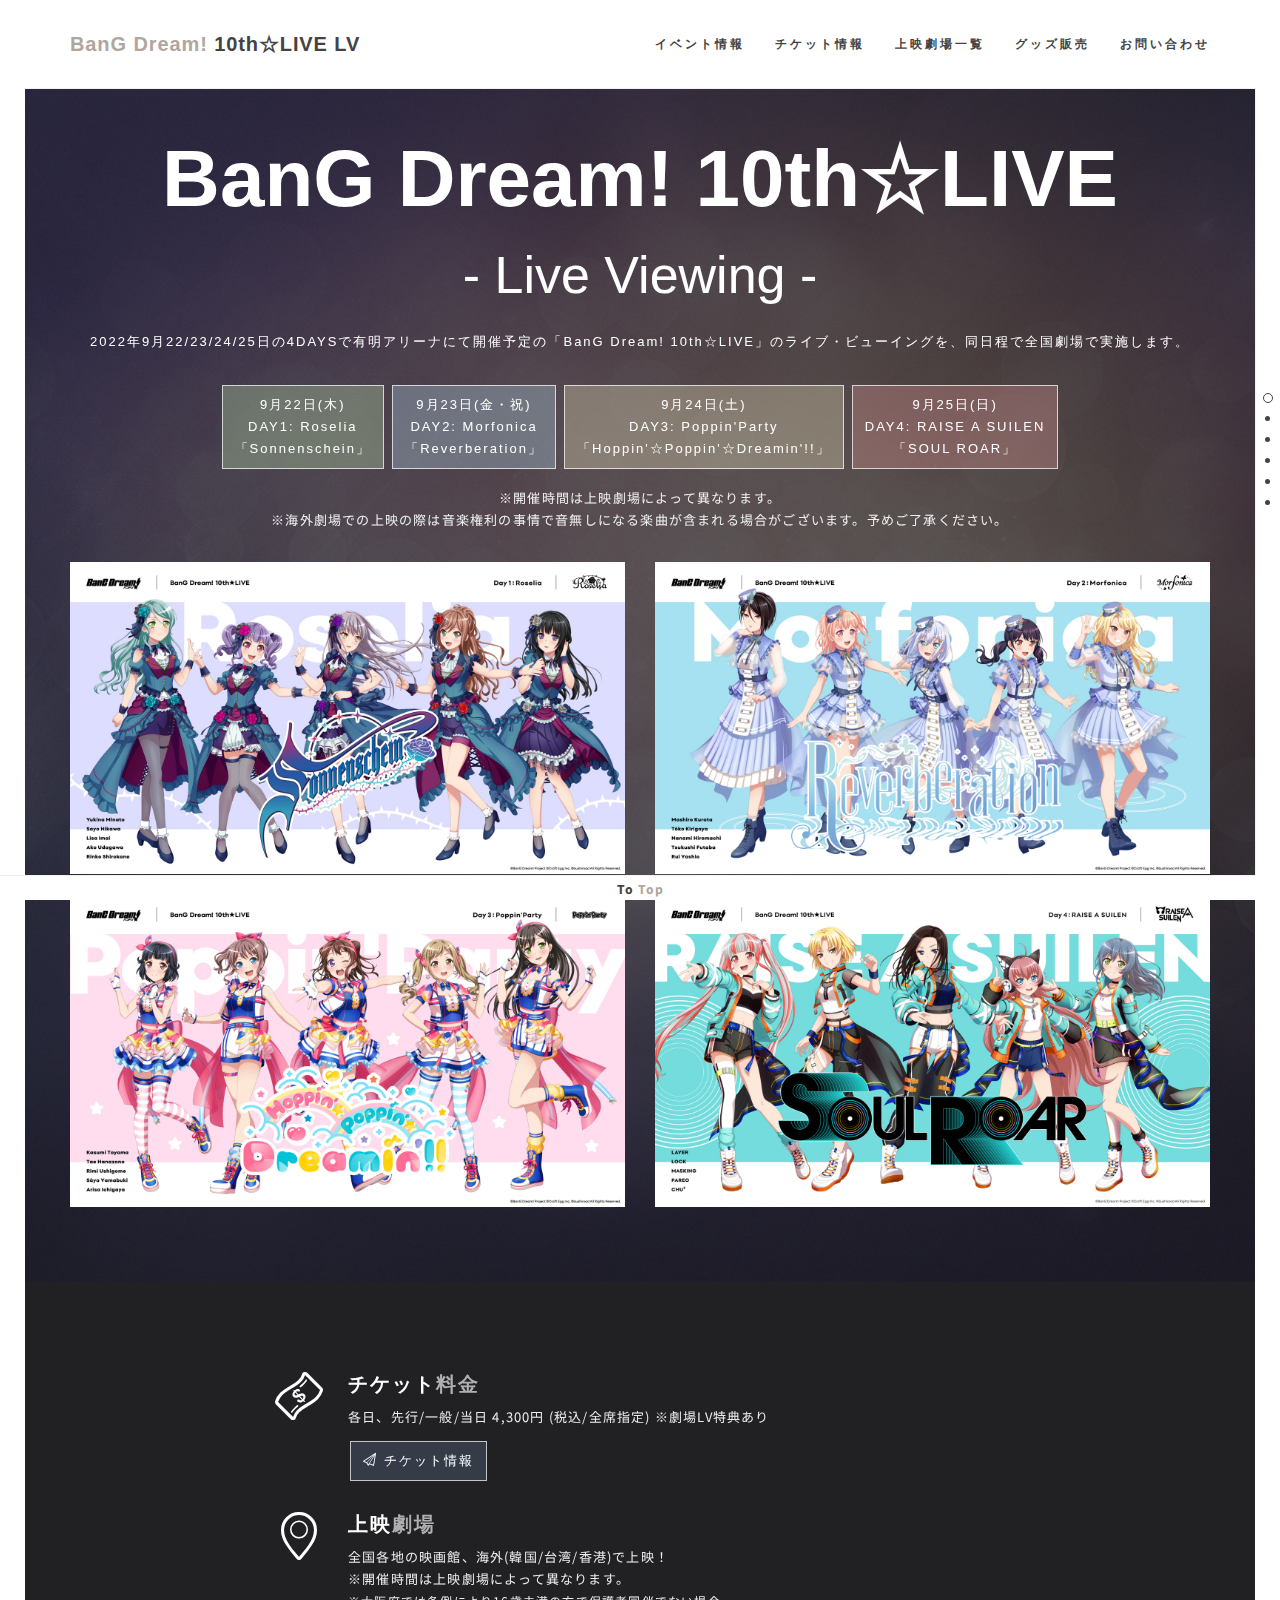
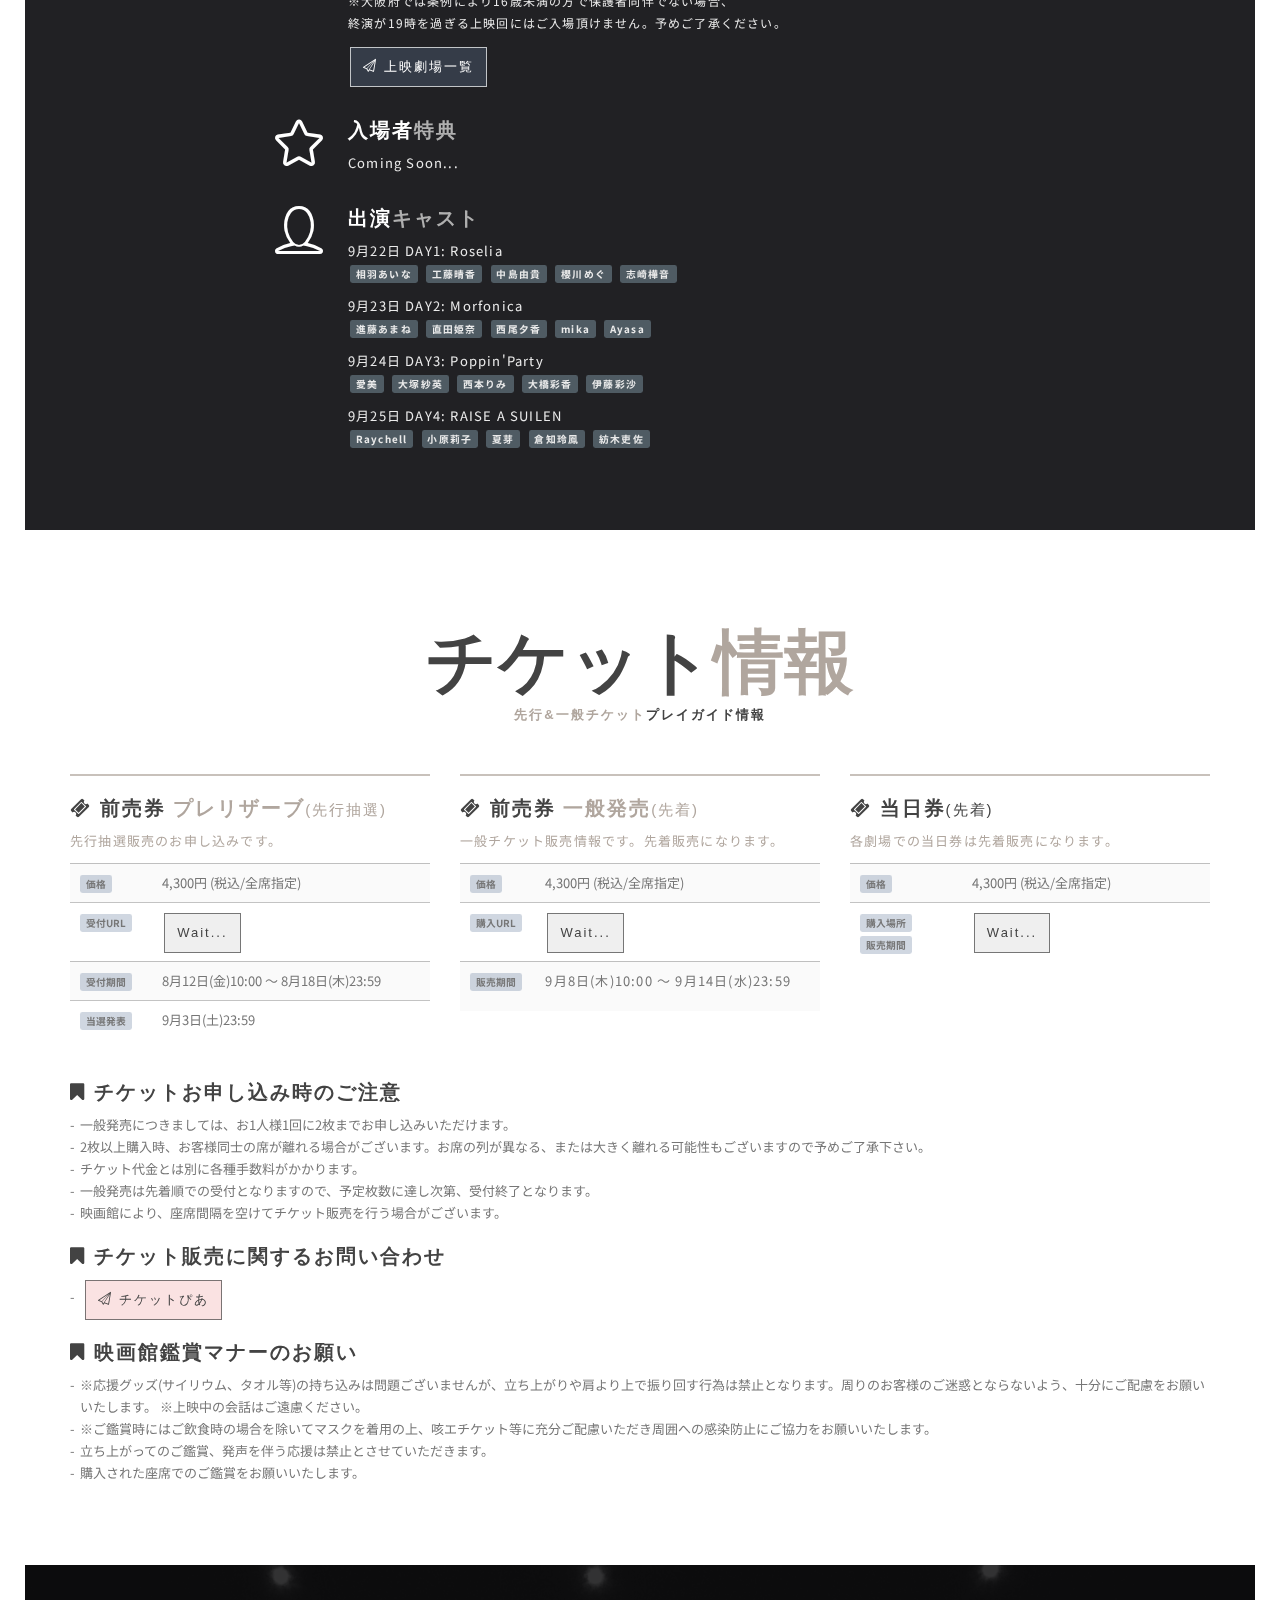
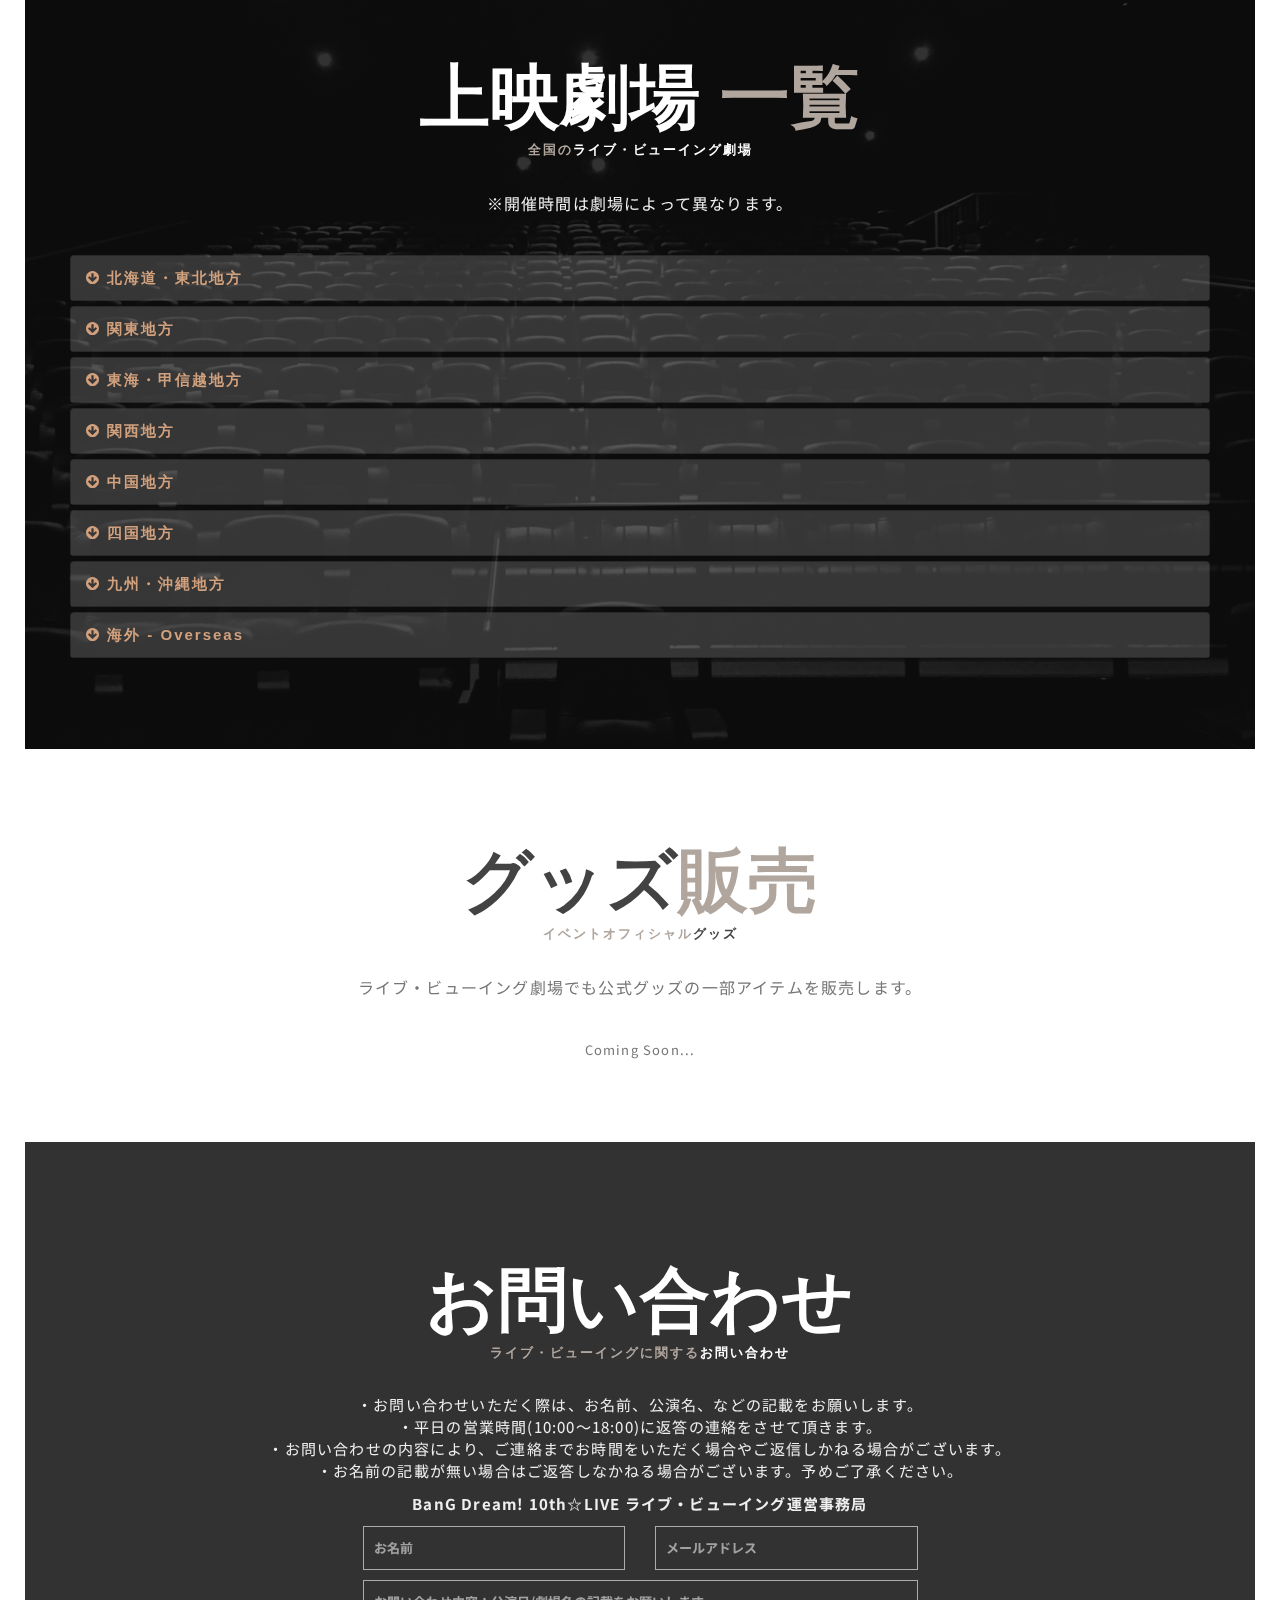
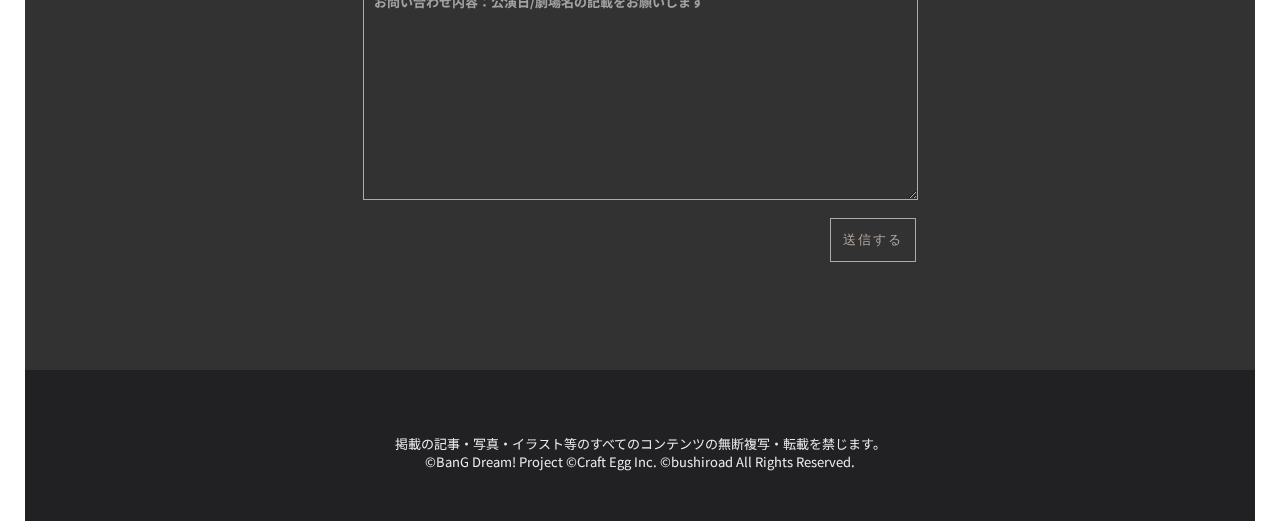
==== commit cb849388: "初期更新設定" ====
--- a/index.html
+++ b/index.html
@@ -193,7 +193,6 @@
 					<div class="container">
 						<h2>チケット<span class="highlight">情報</span></h2>
 						<p class="header-details"><span class="highlight">先行&amp;一般チケット</span>プレイガイド情報</p>
-						<p class="text-center">Coming Soon...</p>
 						<div class="row">
 							
 							<div class="col-md-4 top-line">
@@ -388,7 +387,7 @@
 <tr class="active">
 <td>茨城県</td>
 <td>TOHOシネマズひたちなか <a href="https://hlo.tohotheater.jp/net/schedule/024/TNPI2000J01.do" target="_blank"><span class="label label-default">WEB</span></a></td>
-<td><a target="_blank"  href="tel:0570-783-018"><i class="fa fa-phone"></i> 0570-783-018</a></td>
+<td><a target="_blank"  href="tel:050-6868-5036"><i class="fa fa-phone"></i> 050-6868-5036</a></td>
 <td>
 <div><span class="label label-info">9/22(木)</span>　<span class="label label-danger">9/23(金)</span>　<span class="label label-danger">9/24(土)</span>　<span class="label label-danger">9/25(日)</span></div>
 </td>
@@ -467,7 +466,7 @@
 </tr>
 <tr>
 <td>東京都</td>
-<td>グランドシネマサンシャイン池袋 <a href="https://www.unitedcinemas.jp/odaiba/index.html" target="_blank"><span class="label label-default">WEB</span></a></td>
+<td>グランドシネマサンシャイン池袋 <a href="https://www.cinemasunshine.co.jp/theater/gdcs/" target="_blank"><span class="label label-default">WEB</span></a></td>
 <td><a target="_blank"  href="tel:03-6915-2722"><i class="fa fa-phone"></i> 03-6915-2722</a></td>
 <td>
 <div><span class="label label-info">9/22(木)</span></div>
@@ -499,8 +498,8 @@
 </tr>
 <tr>
 <td>東京都</td>
-<td>T・ジョイ PRINCE 品川 <a href="https://tjoy.jp/t-joy_yokohama" target="_blank"><span class="label label-default">WEB</span></a></td>
-<td><a target="_blank"  href="tel:045-534-5680"><i class="fa fa-phone"></i> 045-534-5680</a></td>
+<td>T・ジョイ PRINCE 品川 <a href="https://tjoy.jp/tjoy-prince-shinagawa" target="_blank"><span class="label label-default">WEB</span></a></td>
+<td><a target="_blank"  href="tel:03-5421-1113"><i class="fa fa-phone"></i> 03-5421-1113</a></td>
 <td>
 <div><span class="label label-info">9/22(木)</span>　<span class="label label-danger">9/23(金)</span>　<span class="label label-danger">9/24(土)</span>　<span class="label label-danger">9/25(日)</span></div>
 </td>
@@ -629,7 +628,7 @@
 </tr>
 <tr class="active">
 <td>愛知県</td>
-<td>イオンシネマ名古屋茶屋 <a href="https://hlo.tohotheater.jp/net/schedule/021/TNPI2000J01.do" target="_blank"><span class="label label-default">WEB</span></a></td>
+<td>イオンシネマ名古屋茶屋 <a href="https://www.aeoncinema.com/cinema/nagoyachaya/" target="_blank"><span class="label label-default">WEB</span></a></td>
 <td><a target="_blank"  href="tel:052-309-4610"><i class="fa fa-phone"></i> 052-309-4610</a></td>
 <td>
 <div><span class="label label-info">9/22(木)</span>　<span class="label label-danger">9/23(金)</span>　<span class="label label-danger">9/24(土)</span>　<span class="label label-danger">9/25(日)</span></div>
@@ -944,7 +943,8 @@
 		</div>
 		<div id="collapseEight" class="panel-collapse collapse">
 			<div class="panel-body">
-				<table class="table">
+				<!--
+<table class="table">
 	<thead>
 		<tr>
 			<th>都道府県名</th>
@@ -1039,7 +1039,8 @@
 		</tr>
 </tbody>
 </table>
-
+-->
+<p>Coming soon...</p>
 			</div>
 		</div>
 	</div>
